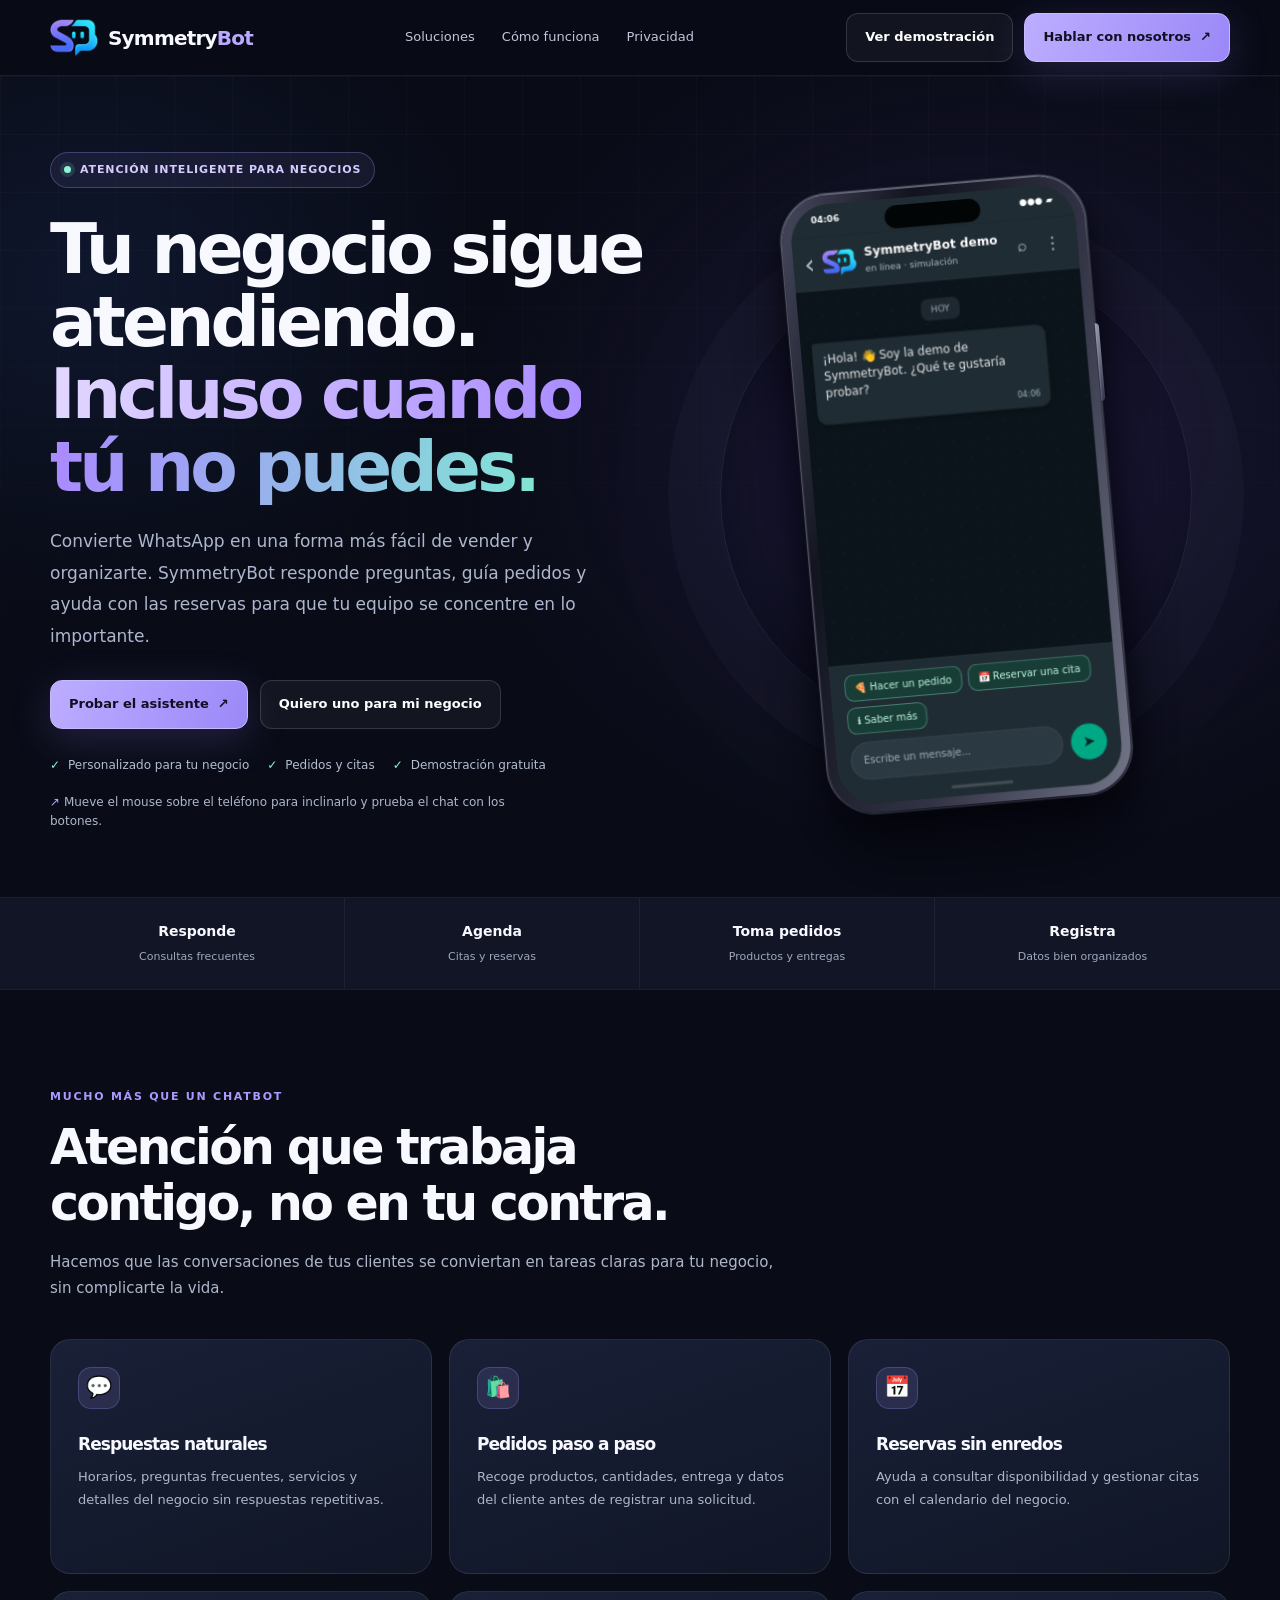
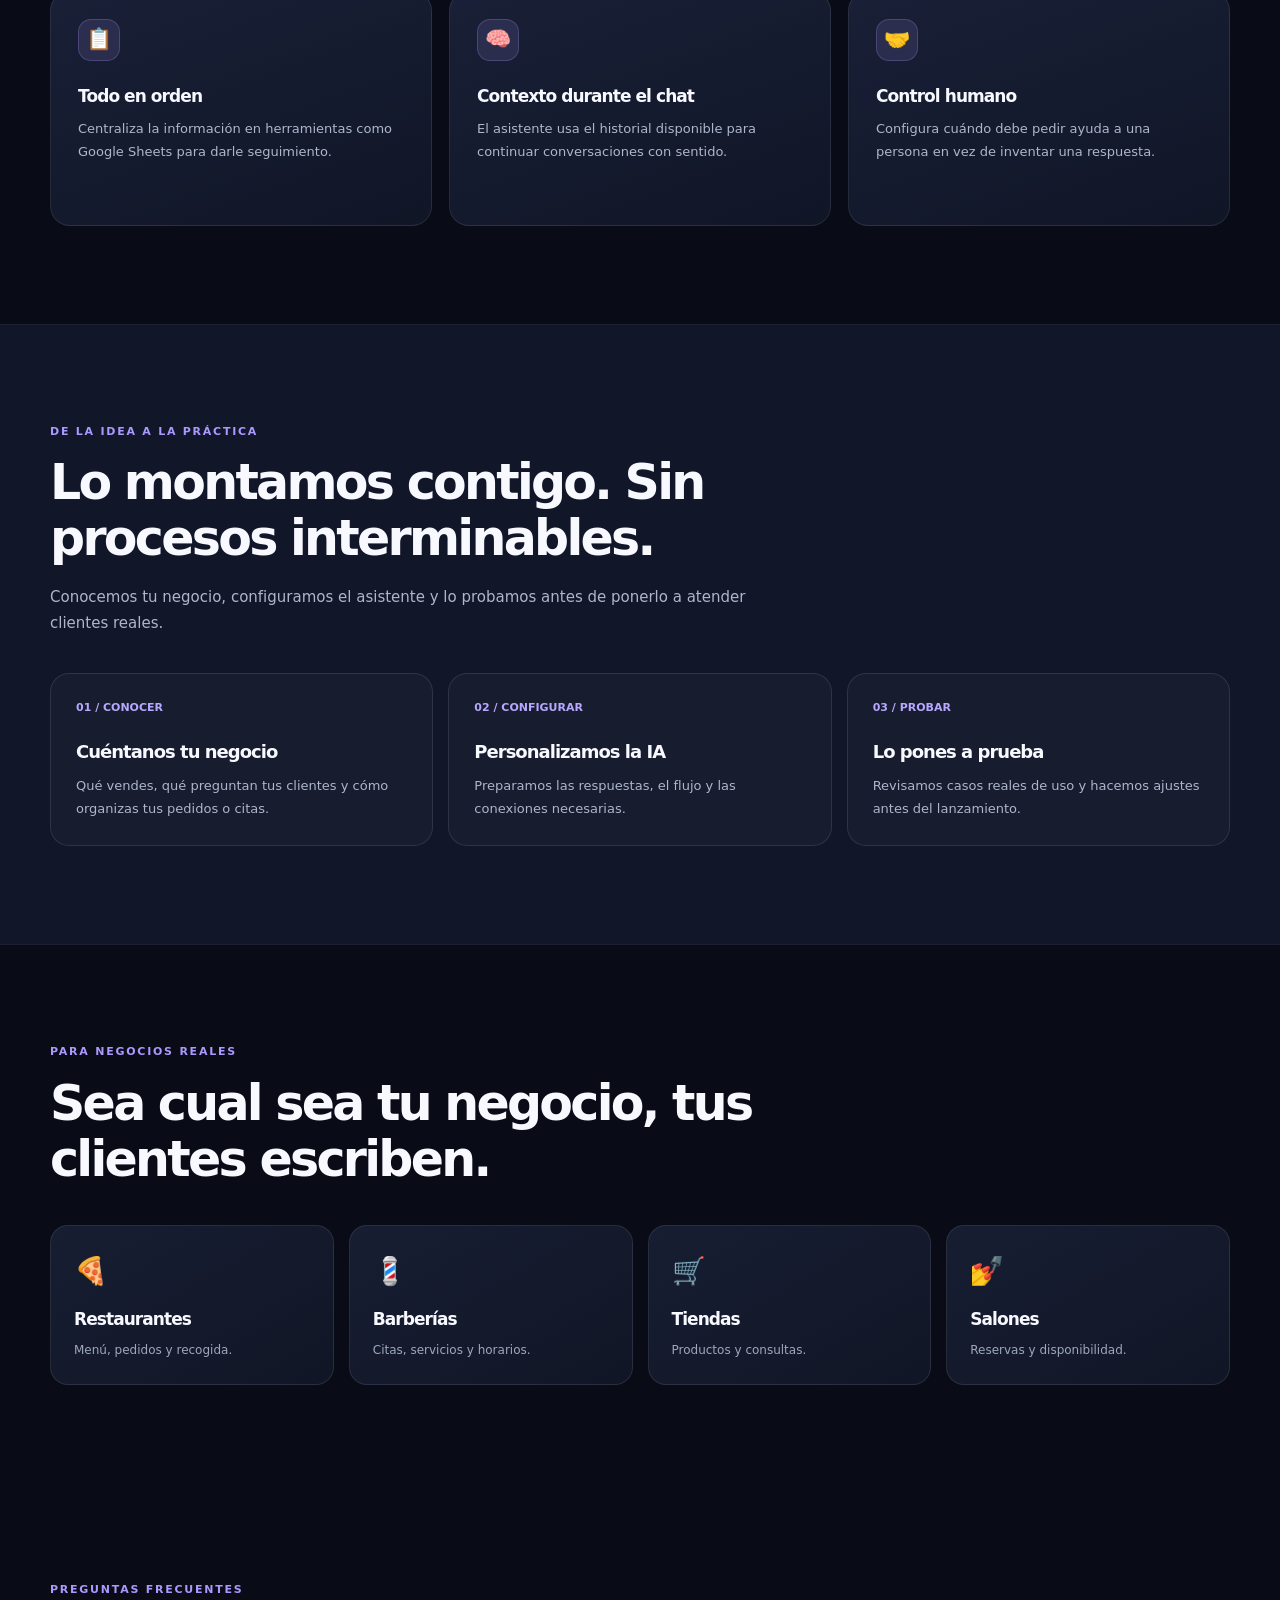
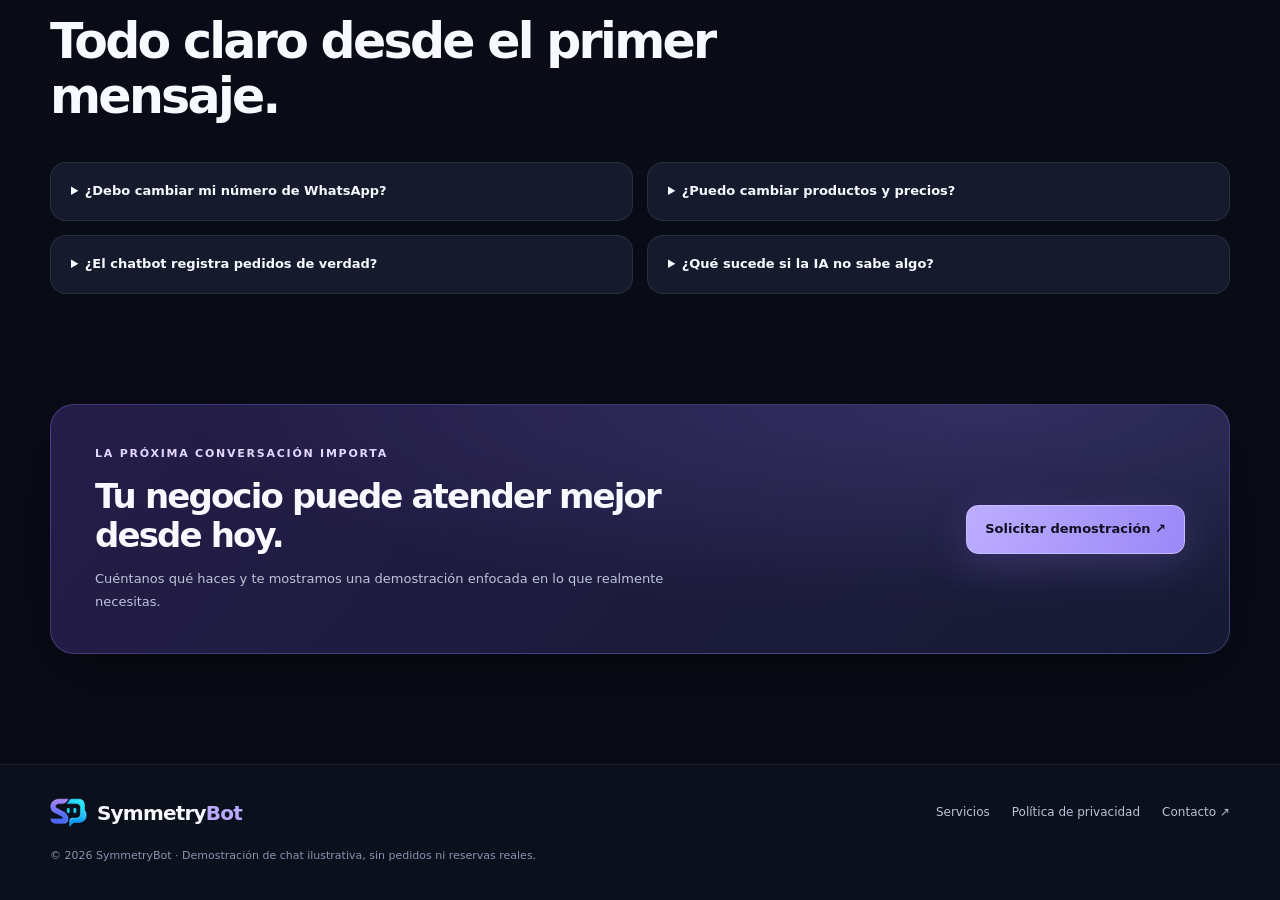
==== index.html @ 61650c8d "Add files via upload" ====
<!DOCTYPE html>
<html lang="es">
<head>
<meta charset="UTF-8">
<meta name="viewport" content="width=device-width,initial-scale=1">
<meta name="theme-color" content="#090c17">
<meta name="description" content="SymmetryBot ayuda a tu negocio a atender WhatsApp, gestionar pedidos y organizar citas con asistentes de inteligencia artificial.">
<title>SymmetryBot — Más conversaciones, menos trabajo</title>
<link rel="icon" type="image/png" href="[data-uri]">
<style>
:root{--bg:#090c17;--bg2:#101524;--card:#151b2d;--card2:#191f32;--stroke:#30384b;--text:#f8f8ff;--muted:#9da8bd;--violet:#b5a3ff;--violet2:#856aff;--mint:#8df4d7;--radius:22px;--wrap:1180px}
*{box-sizing:border-box}html{scroll-behavior:smooth}body{margin:0;background:var(--bg);color:var(--text);font:15px/1.6 system-ui,-apple-system,'Segoe UI',Roboto,Arial,sans-serif;overflow-x:hidden}a{color:inherit;text-decoration:none}button,input{font:inherit}button{cursor:pointer}button:disabled{cursor:default;opacity:.5}svg{display:block}a:focus-visible,button:focus-visible,input:focus-visible{outline:2px solid var(--mint);outline-offset:4px}::selection{background:#5b4ac3;color:white}.wrap{width:min(var(--wrap),calc(100% - 52px));margin:auto}.muted{color:var(--muted)}.sr-only{position:absolute;width:1px;height:1px;padding:0;margin:-1px;overflow:hidden;clip:rect(0,0,0,0);white-space:nowrap;border:0}
/* nav */
.site-nav{position:sticky;top:0;z-index:99;height:76px;border-bottom:1px solid #ffffff12;background:rgba(9,12,23,.82);backdrop-filter:blur(22px)}.nav-inner{height:100%;display:flex;align-items:center;justify-content:space-between;gap:20px}.logo{display:inline-flex;align-items:center;gap:10px;font-weight:780;font-size:20px;letter-spacing:-.8px;white-space:nowrap}.logo-mark{width:39px;height:39px;flex:0 0 auto;border-radius:12px;display:grid;place-items:center;box-shadow:0 0 30px #8b70ff30}.logo-mark svg{width:100%;height:100%;display:block}.logo em{font-style:normal;color:#b9a9ff}.brand-wordmark{display:inline;white-space:nowrap}.nav-links{display:flex;gap:27px;align-items:center;font-size:13px;color:#c1c6d9}.nav-links a:hover,.foot-links a:hover{color:white}.nav-cta{display:flex;gap:11px;align-items:center}.btn{display:inline-flex;align-items:center;justify-content:center;gap:9px;font-size:13px;font-weight:750;border-radius:12px;border:1px solid #ffffff25;padding:13px 18px;background:#ffffff0b;color:white;transition:transform .25s,background .25s,border-color .25s}.btn:hover{transform:translateY(-2px);background:#ffffff16;border-color:#ffffff60}.btn-primary{background:linear-gradient(110deg,#bdadff,#9b88f8);border-color:#c6baff;color:#111023;box-shadow:0 10px 40px #9d82ff30}.btn-primary:hover{background:#d1c5ff;border-color:#d1c5ff}.mobile-menu{display:none;border:1px solid #ffffff30;background:#ffffff0c;border-radius:10px;padding:8px 11px;color:white}
/* Keep anchored sections visible beneath the sticky header. */
#soluciones,#como-funciona,#contacto,#sectores,#preguntas{scroll-margin-top:98px}
.compose.name-entry input{border-color:#78ecc2;box-shadow:0 0 0 1px #78ecc22a;background:#203b3a}.compose input:focus-visible{outline:none;border-color:#78ecc2;box-shadow:0 0 0 1px #78ecc22b}
.compose.name-entry input::placeholder{color:#c3ffe6}
/* hero */
.hero{position:relative;min-height:735px;padding:76px 0 60px;overflow:hidden;isolation:isolate;background:radial-gradient(ellipse 48% 61% at 77% 44%,#4b318d38,transparent 84%),radial-gradient(ellipse 38% 48% at 7% 25%,#18274e66,transparent 80%)}.hero:before{content:"";position:absolute;inset:0;z-index:-1;background-image:linear-gradient(#ffffff06 1px,transparent 1px),linear-gradient(90deg,#ffffff06 1px,transparent 1px);background-size:58px 58px;mask-image:linear-gradient(to bottom,black,transparent 87%)}.hero-grid{display:grid;grid-template-columns:1.05fr .95fr;gap:28px;align-items:center}.hero-copy{padding-bottom:6px;position:relative;z-index:4}.eyebrow{display:inline-flex;align-items:center;gap:9px;background:#b19bff13;border:1px solid #ab96ff4b;border-radius:99px;padding:8px 13px;color:#d6cbff;font-size:11px;font-weight:750;letter-spacing:.08em;text-transform:uppercase}.eyebrow:before{content:"";width:7px;height:7px;border-radius:50%;background:var(--mint);box-shadow:0 0 0 4px #8df4d722}h1,h2,h3,h4,p{margin-top:0}h1,h2,h3{letter-spacing:-.055em}h1{font-size:clamp(45px,5.4vw,72px);line-height:1.055;margin:25px 0 22px;max-width:700px;font-weight:760}h1 .accent,.accent{background:linear-gradient(94deg,#e2d8ff,#a98bff 53%,#81e5d4);-webkit-background-clip:text;background-clip:text;color:transparent}.hero-lead{font-size:17px;line-height:1.85;color:#aeb6ce;max-width:545px}.hero-actions{display:flex;flex-wrap:wrap;gap:12px;margin-top:28px}.fine-points{display:flex;gap:18px;flex-wrap:wrap;margin-top:27px;font-size:12px;color:#b4bed2}.fine-points span:before{content:"✓";color:#8df4d7;margin-right:8px}
/* actual floating phone, independently transformable from screen interaction */
.device-scene{height:660px;position:relative;display:grid;place-items:center;perspective:1350px;isolation:isolate;touch-action:pan-y}.device-scene:before{content:"";position:absolute;width:510px;height:510px;border-radius:50%;background:radial-gradient(circle,#9571ff35 0%,#5a41b31b 35%,transparent 68%);filter:blur(12px)}.device-scene:after{content:"";position:absolute;width:470px;height:470px;border-radius:50%;border:1px solid #bbadff1d;box-shadow:0 0 0 52px #bbadff07,0 0 0 104px #bbadff03;pointer-events:none}.float-layer{position:relative;z-index:3;transform-style:preserve-3d}.device-scene:hover .float-layer{animation-play-state:paused}.phone{--mouse-x:50%;--mouse-y:50%;position:relative;width:303px;height:619px;padding:9px;border-radius:47px;transform-style:preserve-3d;transform:translate3d(0,0,0) rotateX(0deg) rotateY(0deg) rotateZ(-5deg);will-change:transform;box-shadow:0 46px 78px #02020aca,0 17px 28px #02020a9c,0 0 0 1px #757586,0 0 0 3px #292b3d;background:linear-gradient(110deg,#3f4155 4%,#11131e 26%,#333547 62%,#737588 100%)}.phone:before{content:"";position:absolute;inset:-2px;border-radius:49px;border:1px solid #c7c8e655;pointer-events:none;transform:translateZ(1px)}.phone:after{content:"";position:absolute;inset:0;pointer-events:none;border-radius:47px;background:radial-gradient(circle at var(--mouse-x) var(--mouse-y),#ffffff25,transparent 48%);mix-blend-mode:screen;z-index:8}.phone-button{position:absolute;right:-5px;top:151px;width:4px;height:78px;border-radius:0 4px 4px 0;background:linear-gradient(#9496a9,#36374e);box-shadow:1px 0 2px #090914}.phone-screen{height:100%;border-radius:39px;overflow:hidden;position:relative;background:#0b141a;display:flex;flex-direction:column;transform:translateZ(8px);box-shadow:inset 0 0 0 1px #ffffff1f}.dynamic-island{position:absolute;top:7px;left:50%;transform:translateX(-50%);background:#020506;height:23px;width:96px;border-radius:30px;z-index:7}.statusbar{height:32px;flex:none;padding:8px 21px 0;color:#fcffff;background:#202c33;display:flex;justify-content:space-between;align-items:flex-start;font-size:9px;font-weight:750}.chathead{height:54px;flex:none;background:#202c33;border-bottom:1px solid #ffffff0d;display:flex;gap:8px;align-items:center;padding:5px 11px;color:#fff}.back{font-size:26px;color:#b9c5ce;line-height:1}.avatar{display:grid;place-items:center;width:34px;height:34px;border-radius:10px;flex:0 0 34px}.avatar svg{width:100%;height:100%}.contact{min-width:0;flex:1}.contact strong{display:block;font-size:12px;white-space:nowrap}.contact small{display:block;font-size:9px;color:#aebdc4}.head-action{font-size:16px;color:#d3dedf;letter-spacing:6px}.phone-feed{flex:1;min-height:0;overflow-y:auto;padding:15px 11px 12px;display:flex;flex-direction:column;gap:10px;scrollbar-width:thin;scrollbar-color:#44505a transparent;background-color:#0b141a;background-image:radial-gradient(#ffffff08 .8px,transparent .8px);background-size:17px 17px}.chat-date{align-self:center;color:#a4b1bb;font-size:9px;background:#1d2830;padding:4px 10px;border-radius:7px;margin:2px 0 3px}.bubble{max-width:89%;font-size:11.5px;line-height:1.42;white-space:pre-wrap;padding:9px 10px 7px;border-radius:10px;color:#e9edef;box-shadow:0 1px 5px #0003;overflow-wrap:anywhere}.bubble.assistant{align-self:flex-start;background:#202c33;border-top-left-radius:3px}.bubble.human{align-self:flex-end;background:#005c4b;border-top-right-radius:3px}.stamp{font-size:8px;text-align:right;color:#a4bec2;margin-top:5px}.stamp .ticks{color:#84d4e8}.typing-dot{align-self:flex-start;background:#202c33;color:#b6c5cc;border-radius:12px;padding:10px 15px;letter-spacing:4px}.chat-bottom{flex:none;padding:9px 14px 24px;background:#202c33;border-top:1px solid #ffffff0b;position:relative;z-index:2}.chat-bottom:after{content:"";position:absolute;bottom:8px;left:50%;transform:translateX(-50%);width:62px;height:3px;background:#ffffff2a;border-radius:999px;pointer-events:none}.reply-pills{display:flex;gap:6px;flex-wrap:wrap;max-height:77px;overflow-y:auto;margin-bottom:7px;scrollbar-width:thin}.reply-pills button{font-size:10px;color:#c3f9e2;border:1px solid #477f70;background:#183d36;padding:6px 9px;border-radius:9px;line-height:1.3}.reply-pills button:hover{background:#275f4f}.compose{display:flex;gap:8px;align-items:center;min-height:39px}.compose input{background:#2a3942;border:1px solid #ffffff12;border-radius:22px;height:38px;padding:9px 12px;color:white;font-size:10px;min-width:0;flex:1;outline:none}.compose input::placeholder{color:#a7b0b4}.compose button{border:0;background:#00a884;color:#00281f;border-radius:50%;width:36px;height:36px;flex:0 0 36px;font-size:15px;display:grid;place-items:center}.phone-guide{margin:18px 0 0;font-size:12px;color:#aeb6cb;max-width:460px;line-height:1.6}.phone-guide::first-letter{color:#b5a4ff}@keyframes floatDevice{0%,100%{transform:translateY(3px)}50%{transform:translateY(-13px)}}
/* other sections */
.trustbar{border-top:1px solid #ffffff0a;border-bottom:1px solid #ffffff0a;background:#111525}.trustgrid{display:grid;grid-template-columns:repeat(4,1fr)}.trustgrid div{padding:22px 14px;border-right:1px solid #ffffff0e;text-align:center}.trustgrid div:last-child{border-right:0}.trustgrid b{font-size:14px;display:block}.trustgrid small{font-size:11px;color:var(--muted)}.section{padding:98px 0}.section-title{max-width:740px;margin-bottom:37px}.kicker{color:#ab99ff;text-transform:uppercase;letter-spacing:.16em;font-weight:800;font-size:11px;margin-bottom:15px}h2{font-size:clamp(31px,4vw,49px);line-height:1.14;margin-bottom:17px;font-weight:760}h3{font-weight:750}p{line-height:1.75}.section-title p{color:#aeb6cb;font-size:15px}.feature-grid{display:grid;grid-template-columns:repeat(3,1fr);gap:17px}.feature{background:linear-gradient(160deg,#192037,#101626);border:1px solid #ffffff15;border-radius:20px;padding:27px;min-height:235px;transition:transform .25s,border-color .25s}.feature:hover{transform:translateY(-5px);border-color:#9d8afa70}.feature .symbol{width:42px;height:42px;background:#ab98ff20;border:1px solid #ab98ff3d;border-radius:13px;display:grid;place-items:center;font-size:21px;margin-bottom:22px}.feature h3{font-size:17px;margin-bottom:8px}.feature p{color:#aeb6cc;font-size:13px;margin:0}.alternate{background:#111629;border-top:1px solid #ffffff0b;border-bottom:1px solid #ffffff0b}.process{display:grid;grid-template-columns:repeat(3,1fr);gap:15px}.step{padding:25px;border:1px solid #ffffff1b;border-radius:19px;background:#ffffff07}.step .number{font-size:11px;color:#b7a8ff;font-weight:800;margin-bottom:21px;display:block}.step h3{font-size:18px;margin-bottom:8px}.step p{font-size:13px;color:#aeb6cc;margin:0}.industry-grid{display:grid;grid-template-columns:repeat(4,1fr);gap:15px}.industry{border:1px solid #ffffff17;background:linear-gradient(150deg,#171e32,#111626);border-radius:18px;padding:23px}.industry .emoji{font-size:27px}.industry h3{font-size:17px;margin:14px 0 7px}.industry p{color:var(--muted);font-size:12px;margin:0}.faqgrid{display:grid;grid-template-columns:1fr 1fr;gap:14px}.faq{background:#151b2d;border:1px solid #ffffff15;border-radius:16px;padding:18px 20px}.faq summary{font-weight:750;cursor:pointer;font-size:13px}.faq p{color:#acb5ca;font-size:12px;margin:12px 0 0}.cta-section{padding:12px 0 110px}.cta-box{display:flex;align-items:center;justify-content:space-between;gap:30px;padding:40px 44px;border-radius:24px;background:radial-gradient(ellipse at 80% 0%,#927bff35,transparent 60%),linear-gradient(130deg,#251d49,#151a32);border:1px solid #9c8aff46;box-shadow:0 20px 70px #0006}.cta-box h2{font-size:34px;max-width:600px;margin:0}.cta-box p{color:#bdc4d9;max-width:580px;margin:13px 0 0;font-size:13px}.site-footer{border-top:1px solid #ffffff10;padding:30px 0 35px;background:#0b101d}.footer-top{display:flex;align-items:center;justify-content:space-between;gap:20px}.foot-links{display:flex;gap:22px;font-size:12px;color:#b9c2d7}.copyright{margin-top:17px;font-size:11px;color:#8994ad}
/* Privacy view: complete policy is IN THIS FILE, no second HTML */
#privacyView{display:none;min-height:calc(100vh - 76px);background:radial-gradient(ellipse 70% 450px at 12% 0%,#45318440,transparent 80%),var(--bg)}.privacy-active #privacyView{display:block}.privacy-active #landingView{display:none}.privacy-hero{padding:70px 0 35px}.privacy-hero h1{font-size:clamp(39px,5vw,59px);margin:17px 0}.privacy-hero p{max-width:700px;color:#aeb7ce}.privacy-meta{font-size:12px;color:#c1b8f3}.privacy-layout{display:grid;grid-template-columns:225px minmax(0,1fr);gap:36px;padding-bottom:95px}.privacy-toc{align-self:start;position:sticky;top:112px;background:#141a2c;border:1px solid #ffffff17;border-radius:17px;padding:20px;display:grid;gap:12px}.privacy-toc strong{font-size:12px;margin-bottom:3px}.privacy-toc a{color:#aeb9d0;font-size:11px}.privacy-toc a:hover{color:#e9e2ff}.privacy-content{border:1px solid #ffffff17;border-radius:21px;background:#13192b;padding:35px 40px}.privacy-content section{padding:0 0 25px;margin-bottom:25px;border-bottom:1px solid #ffffff12;scroll-margin-top:115px}.privacy-content section:last-child{margin-bottom:0;border-bottom:0;padding-bottom:0}.privacy-content h2{font-size:22px;letter-spacing:-.03em;margin:0 0 12px}.privacy-content p,.privacy-content li{color:#bdc5d6;font-size:13px;line-height:1.85}.privacy-content p{margin:0 0 12px}.privacy-content ul{margin:0 0 14px;padding-left:22px}.privacy-content li{margin-bottom:6px}.privacy-content a{color:#bcb0ff;text-decoration:underline;text-underline-offset:3px}.privacy-content .quote{padding:13px 15px;background:#a292ff13;border-left:3px solid #a292ff;border-radius:4px;color:#c5c6da;font-size:12px}.privacy-content strong{color:#eef1fc}
@media(max-width:1060px){.hero-grid{grid-template-columns:1fr 1fr;gap:0}.hero h1{font-size:49px}.device-scene{transform:scale(.91);transform-origin:center}.device-hint{right:0}.floating-card.left{left:-40px}.feature-grid{grid-template-columns:repeat(2,1fr)}}
@media(max-width:780px){.site-nav{height:66px}.nav-inner{height:66px}.nav-links{display:none;position:absolute;left:22px;right:22px;top:70px;flex-direction:column;align-items:stretch;padding:17px 20px;background:#171d2f;border:1px solid #ffffff2d;border-radius:15px;box-shadow:0 20px 60px #000a}.nav-links.open{display:flex}.nav-links a{padding:6px}.nav-cta .nav-contact{display:none}.mobile-menu{display:block}.hero{padding:49px 0 30px}.hero-grid{grid-template-columns:1fr}.hero-copy{text-align:center}.hero h1{margin:21px auto 19px;max-width:720px;font-size:clamp(38px,8vw,58px)}.hero-lead{margin:auto}.hero-actions,.fine-points{justify-content:center}.device-scene{margin-top:16px;height:625px;transform:scale(.94)}.feature-grid,.process,.faqgrid,.price-grid{grid-template-columns:1fr}.industry-grid{grid-template-columns:repeat(2,1fr)}.trustgrid{grid-template-columns:repeat(2,1fr)}.trustgrid div:nth-child(2){border-right:0}.section{padding:75px 0}.cta-box{padding:30px;flex-direction:column;align-items:flex-start}.footer-top{flex-direction:column;align-items:flex-start}.privacy-layout{grid-template-columns:1fr}.privacy-toc{position:static;grid-template-columns:repeat(2,1fr)}.privacy-toc strong{grid-column:1/-1}}
@media(max-width:520px){.wrap{width:calc(100% - 34px)}.logo{font-size:18px}.nav-cta .btn-primary{padding:10px 12px;font-size:11px}.hero h1{font-size:39px}.hero-lead{font-size:14px}.hero-actions{flex-direction:column}.hero-actions a{width:100%}.device-scene{height:605px;transform:scale(.82);transform-origin:center top;margin-bottom:-103px}.phone{width:303px}.trustgrid div{padding:17px 11px}.trustgrid b{font-size:12px}.trustgrid small{font-size:10px}.section{padding:65px 0}h2{font-size:32px}.feature{min-height:unset}.industry-grid{gap:10px}.industry{padding:17px}.cta-box h2{font-size:28px}.privacy-hero{padding:50px 0 30px}.privacy-content{padding:24px 20px}.privacy-toc{grid-template-columns:1fr 1fr;gap:11px}}
@media(prefers-reduced-motion:reduce){html{scroll-behavior:auto}.float-layer{animation:none}.btn,.feature{transition:none}}

/* Identidad SymmetryBot: mismo isotipo SB en todos los puntos de la página */
:root{--symmetrybot-icon:url("[data-uri]")}
.logo-mark{width:48px;height:43px;min-width:48px;border-radius:0;background:var(--symmetrybot-icon) center/125% no-repeat;box-shadow:none}
.site-footer .logo-mark{width:37px !important;height:35px !important;min-width:37px}
.avatar{background:var(--symmetrybot-icon) center/125% no-repeat;border-radius:0}
@media(max-width:520px){.logo-mark{width:41px;height:38px;min-width:41px}}
</style>
</head>
<body>
<header class="site-nav"><div class="wrap nav-inner"><a class="logo" href="#inicio" aria-label="SymmetryBot inicio"><span class="logo-mark"></span><span class="brand-wordmark">Symmetry<em>Bot</em></span></a><nav class="nav-links" id="navLinks" aria-label="Navegación"><a href="#soluciones">Soluciones</a><a href="#como-funciona">Cómo funciona</a><a href="#privacidad">Privacidad</a></nav><div class="nav-cta"><a class="btn nav-contact" href="#demo">Ver demostración</a><a class="btn btn-primary" href="#contacto">Hablar con nosotros <span aria-hidden="true">↗</span></a><button class="mobile-menu" id="menuToggle" aria-label="Abrir menú" aria-expanded="false">☰</button></div></div></header>
<div id="landingView">
<main>
<section class="hero" id="inicio"><div class="wrap hero-grid"><div class="hero-copy"><span class="eyebrow">Atención inteligente para negocios</span><h1>Tu negocio sigue atendiendo. <span class="accent">Incluso cuando tú no puedes.</span></h1><p class="hero-lead">Convierte WhatsApp en una forma más fácil de vender y organizarte. SymmetryBot responde preguntas, guía pedidos y ayuda con las reservas para que tu equipo se concentre en lo importante.</p><div class="hero-actions"><a class="btn btn-primary" href="#demo">Probar el asistente <span>↗</span></a><a class="btn" href="#contacto">Quiero uno para mi negocio</a></div><div class="fine-points"><span>Personalizado para tu negocio</span><span>Pedidos y citas</span><span>Demostración gratuita</span></div><p class="phone-guide">↗ Mueve el mouse sobre el teléfono para inclinarlo y prueba el chat con los botones.</p></div>
<div class="device-scene" id="demo" aria-label="Demostración interactiva del chatbot dentro de un teléfono"><div class="float-layer"><div class="phone" id="phoneMockup"><span class="phone-button" aria-hidden="true"></span><div class="phone-screen"><div class="dynamic-island" aria-hidden="true"></div><div class="statusbar"><span id="phoneLocalTime" title="Hora local del visitante">--:--</span><span>●●● ▰</span></div><div class="chathead"><span class="back">‹</span><span class="avatar" aria-hidden="true"></span><span class="contact"><strong>SymmetryBot demo</strong><small>en línea · simulación</small></span><span class="head-action">⌕ ⋮</span></div><div class="phone-feed" id="chatFeed" role="log" aria-live="polite"><div class="chat-date">HOY</div></div><div class="chat-bottom"><div class="reply-pills" id="replyPills" aria-label="Opciones de respuesta"></div><form class="compose" id="chatForm"><label class="sr-only" for="chatInput">Mensaje para la demostración</label><input type="text" id="chatInput" placeholder="Escribe un mensaje..." autocomplete="off" maxlength="80"><button type="submit" aria-label="Enviar mensaje">➤</button></form></div></div></div></div></div></div></section>
<div class="trustbar"><div class="wrap trustgrid"><div><b>Responde</b><small>Consultas frecuentes</small></div><div><b>Agenda</b><small>Citas y reservas</small></div><div><b>Toma pedidos</b><small>Productos y entregas</small></div><div><b>Registra</b><small>Datos bien organizados</small></div></div></div>
<section class="section" id="soluciones"><div class="wrap"><div class="section-title"><div class="kicker">Mucho más que un chatbot</div><h2>Atención que trabaja contigo, no en tu contra.</h2><p>Hacemos que las conversaciones de tus clientes se conviertan en tareas claras para tu negocio, sin complicarte la vida.</p></div><div class="feature-grid"><article class="feature"><span class="symbol">💬</span><h3>Respuestas naturales</h3><p>Horarios, preguntas frecuentes, servicios y detalles del negocio sin respuestas repetitivas.</p></article><article class="feature"><span class="symbol">🛍️</span><h3>Pedidos paso a paso</h3><p>Recoge productos, cantidades, entrega y datos del cliente antes de registrar una solicitud.</p></article><article class="feature"><span class="symbol">📅</span><h3>Reservas sin enredos</h3><p>Ayuda a consultar disponibilidad y gestionar citas con el calendario del negocio.</p></article><article class="feature"><span class="symbol">📋</span><h3>Todo en orden</h3><p>Centraliza la información en herramientas como Google Sheets para darle seguimiento.</p></article><article class="feature"><span class="symbol">🧠</span><h3>Contexto durante el chat</h3><p>El asistente usa el historial disponible para continuar conversaciones con sentido.</p></article><article class="feature"><span class="symbol">🤝</span><h3>Control humano</h3><p>Configura cuándo debe pedir ayuda a una persona en vez de inventar una respuesta.</p></article></div></div></section>
<section class="section alternate" id="como-funciona"><div class="wrap"><div class="section-title"><div class="kicker">De la idea a la práctica</div><h2>Lo montamos contigo. Sin procesos interminables.</h2><p>Conocemos tu negocio, configuramos el asistente y lo probamos antes de ponerlo a atender clientes reales.</p></div><div class="process"><div class="step"><span class="number">01 / CONOCER</span><h3>Cuéntanos tu negocio</h3><p>Qué vendes, qué preguntan tus clientes y cómo organizas tus pedidos o citas.</p></div><div class="step"><span class="number">02 / CONFIGURAR</span><h3>Personalizamos la IA</h3><p>Preparamos las respuestas, el flujo y las conexiones necesarias.</p></div><div class="step"><span class="number">03 / PROBAR</span><h3>Lo pones a prueba</h3><p>Revisamos casos reales de uso y hacemos ajustes antes del lanzamiento.</p></div></div></div></section>
<section class="section" id="sectores"><div class="wrap"><div class="section-title"><div class="kicker">Para negocios reales</div><h2>Sea cual sea tu negocio, tus clientes escriben.</h2></div><div class="industry-grid"><div class="industry"><div class="emoji">🍕</div><h3>Restaurantes</h3><p>Menú, pedidos y recogida.</p></div><div class="industry"><div class="emoji">💈</div><h3>Barberías</h3><p>Citas, servicios y horarios.</p></div><div class="industry"><div class="emoji">🛒</div><h3>Tiendas</h3><p>Productos y consultas.</p></div><div class="industry"><div class="emoji">💅</div><h3>Salones</h3><p>Reservas y disponibilidad.</p></div></div></div></section>
<section class="section" id="preguntas"><div class="wrap"><div class="section-title"><div class="kicker">Preguntas frecuentes</div><h2>Todo claro desde el primer mensaje.</h2></div><div class="faqgrid"><details class="faq"><summary>¿Debo cambiar mi número de WhatsApp?</summary><p>Depende de tu cuenta y del método de integración disponible. Revisamos la compatibilidad antes de conectar el número.</p></details><details class="faq"><summary>¿Puedo cambiar productos y precios?</summary><p>Sí. Podemos configurarlo para consultar información que tu negocio gestione en una hoja de cálculo.</p></details><details class="faq"><summary>¿El chatbot registra pedidos de verdad?</summary><p>Un sistema configurado puede registrar pedidos confirmados. La demo del teléfono es solo una simulación y no crea pedidos reales.</p></details><details class="faq"><summary>¿Qué sucede si la IA no sabe algo?</summary><p>Se pueden configurar límites y la derivación a una persona para evitar inventar precios o confirmar acciones que fallaron.</p></details></div></div></section>
<section class="cta-section" id="contacto"><div class="wrap"><div class="cta-box"><div><div class="kicker" style="color:#e2d7ff">La próxima conversación importa</div><h2>Tu negocio puede atender mejor desde hoy.</h2><p>Cuéntanos qué haces y te mostramos una demostración enfocada en lo que realmente necesitas.</p></div><a class="btn btn-primary" href="mailto:Symmetrybot.app@gmail.com?subject=Quiero%20una%20demo%20de%20SymmetryBot&body=Hola%2C%20quiero%20una%20demostraci%C3%B3n%20para%20mi%20negocio.">Solicitar demostración ↗</a></div></div></section>
</main><footer class="site-footer"><div class="wrap"><div class="footer-top"><a href="#inicio" class="logo"><span class="logo-mark" style="width:32px;height:32px"></span><span class="brand-wordmark">Symmetry<em>Bot</em></span></a><div class="foot-links"><a href="#soluciones">Servicios</a><a href="#privacidad">Política de privacidad</a><a href="mailto:Symmetrybot.app@gmail.com">Contacto ↗</a></div></div><div class="copyright">© 2026 SymmetryBot · Demostración de chat ilustrativa, sin pedidos ni reservas reales.</div></div></footer></div>
<div id="privacyView" aria-labelledby="privacyHeading"><main><section class="privacy-hero"><div class="wrap"><a href="#inicio" style="color:#c7baff;font-size:12px">← Volver a SymmetryBot</a><div class="kicker" style="margin-top:26px">Transparencia y datos</div><h1 id="privacyHeading">Política de <span class="accent">privacidad</span></h1><p>Cómo SymmetryBot utiliza los datos necesarios para ofrecer asistentes de mensajería a negocios pequeños.</p><div class="privacy-meta">Última actualización: 13 de octubre de 2026</div></div></section><div class="wrap privacy-layout"><aside class="privacy-toc"><strong>Contenido</strong><a href="#privacidad-quienes">Quiénes somos</a><a href="#privacidad-datos">Qué datos usamos</a><a href="#privacidad-finalidad">Para qué usamos los datos</a><a href="#privacidad-proveedores">Con quién se procesan</a><a href="#privacidad-google">Uso limitado de Google</a><a href="#privacidad-conservacion">Conservación</a><a href="#privacidad-derechos">Tus derechos</a><a href="#privacidad-seguridad">Seguridad</a><a href="#privacidad-cambios">Cambios</a><a href="#privacidad-contacto">Contacto</a></aside><article class="privacy-content"><article class="policy">
<section id="privacidad-quienes"><h2>Quiénes somos</h2><p>SymmetryBot (symmetrybot.app) es un servicio que ofrece asistentes automáticos de mensajería para negocios pequeños. Los asistentes responden preguntas de los clientes del negocio y agendan o cancelan citas en el calendario del negocio.</p><p>En esta política, “el negocio” es quien contrata SymmetryBot y “clientes finales” son las personas que escriben al asistente.</p></section>
<section id="privacidad-datos"><h2>Qué datos usamos</h2><p><strong>Datos de Google, solo cuando el negocio da su permiso:</strong></p><ul><li>Eventos de Google Calendar del calendario que el negocio elige: título, fecha, hora y duración.</li><li>Una hoja de Google Sheets que el negocio elige, donde el asistente agrega filas con el nombre del cliente, el servicio, la fecha, la hora y el estado de la cita (confirmada o cancelada).</li></ul><p><strong>Datos de los clientes finales:</strong></p><ul><li>El contenido de la conversación con el asistente.</li><li>El nombre que la persona indique, el servicio que quiere y la fecha y hora de la cita.</li><li>Si el canal es WhatsApp u otra aplicación de mensajería, el número de teléfono o identificador que ese canal entrega.</li></ul><p>El asistente no está diseñado para recibir datos de pago, contraseñas ni información sensible, y pedimos a los clientes finales que no los escriban.</p></section>
<section id="privacidad-finalidad"><h2>Para qué usamos los datos</h2><p>Solo para prestar el servicio: responder mensajes, revisar la disponibilidad del calendario, crear y cancelar citas, guardar el historial en la hoja del negocio y corregir errores del servicio.</p><p>No vendemos datos. No los usamos para publicidad, ni para crear perfiles de las personas, ni para entrenar modelos de inteligencia artificial.</p></section>
<section id="privacidad-proveedores"><h2>Con quién se procesan</h2><p>Para funcionar, el servicio usa proveedores que procesan datos en nuestro nombre:</p><ul><li>Google, para Google Calendar y Google Sheets.</li><li>Una plataforma de automatización (n8n), donde se ejecuta el asistente.</li><li>Un proveedor de modelos de lenguaje (Anthropic), que recibe el texto de la conversación y los datos de la cita necesarios para redactar las respuestas.</li><li>Meta, cuando el negocio usa WhatsApp como canal.</li></ul><p>No compartimos datos con nadie más, salvo que una ley o una autoridad competente lo exija.</p></section>
<section id="privacidad-google"><h2>Uso limitado de datos de Google</h2><p>El uso y la transferencia a cualquier otra aplicación de la información recibida de las API de Google se ajustará a la <a href="https://developers.google.com/terms/api-services-user-data-policy" rel="noopener noreferrer" target="_blank">Política de datos de usuario de los servicios de API de Google</a>, incluidos los requisitos de uso limitado.</p><div class="quote"><em>SymmetryBot's use and transfer to any other app of information received from Google APIs will adhere to the Google API Services User Data Policy, including the Limited Use requirements.</em></div></section>
<section id="privacidad-conservacion"><h2>Cuánto tiempo conservamos los datos</h2><p>Conservamos los datos solo el tiempo necesario para prestar el servicio. Cuando el negocio termina el servicio o lo solicita, eliminamos su configuración y retiramos el acceso a su cuenta de Google.</p><p>Las citas y filas ya creadas en el calendario y la hoja del negocio pertenecen al negocio, que las gestiona desde su propia cuenta de Google.</p></section>
<section id="privacidad-derechos"><h2>Tus derechos y cómo retirar el acceso</h2><ul><li>Puedes retirar el acceso de SymmetryBot a tu cuenta de Google en cualquier momento desde <a href="https://myaccount.google.com/permissions" rel="noopener noreferrer" target="_blank">myaccount.google.com/permissions</a>.</li><li>Puedes pedirnos acceso, corrección o eliminación de tus datos escribiendo al correo de contacto.</li><li>Si eres cliente final de un negocio que usa SymmetryBot, también puedes hacer esa solicitud al negocio o a nosotros.</li></ul></section>
<section id="privacidad-seguridad"><h2>Seguridad</h2><p>Aplicamos medidas razonables para proteger los datos, como limitar quién tiene acceso y guardar las credenciales de conexión en la plataforma de automatización. Ningún sistema es completamente seguro, y no podemos garantizar una protección absoluta.</p></section>
<section id="privacidad-cambios"><h2>Cambios en esta política</h2><p>Si cambiamos esta política, publicaremos la nueva versión en esta página con su fecha de actualización.</p></section>
<section id="privacidad-contacto"><h2>Contacto</h2><p>Para cualquier pregunta o solicitud sobre tus datos, escríbenos a <a href="mailto:Symmetrybot.app@gmail.com">Symmetrybot.app@gmail.com</a>.</p></section>
</article></article></div></main><footer class="site-footer"><div class="wrap"><div class="footer-top"><a href="#inicio" class="logo"><span class="logo-mark" style="width:32px;height:32px"></span><span class="brand-wordmark">Symmetry<em>Bot</em></span></a><div class="foot-links"><a href="#inicio">← Volver al inicio</a><a href="mailto:Symmetrybot.app@gmail.com">Contacto</a></div></div><p class="copyright">© 2026 SymmetryBot. Todos los derechos reservados.</p></div></footer></div>
<script>
(()=>{
'use strict';
// La hora usa la zona horaria del dispositivo del visitante (sin solicitar GPS).
// Se actualiza mientras la página permanezca abierta.
const phoneLocalTime=document.getElementById('phoneLocalTime');
function updatePhoneLocalTime(){
  if(!phoneLocalTime)return;
  const now=new Date();
  phoneLocalTime.textContent=new Intl.DateTimeFormat(navigator.language||'es-DO',{
    hour:'2-digit',minute:'2-digit',hourCycle:'h23'
  }).format(now);
}
updatePhoneLocalTime();
window.setInterval(updatePhoneLocalTime,1000);
document.addEventListener('visibilitychange',()=>{if(!document.hidden)updatePhoneLocalTime();});
// One HTML file, with direct hash navigation to the full privacy policy.
const landing=document.getElementById('landingView'),privacy=document.getElementById('privacyView'),links=document.getElementById('navLinks'),menu=document.getElementById('menuToggle');
function showDemo(){if(window.matchMedia('(max-width:780px)').matches){const el=document.getElementById('demo');window.scrollTo({top:Math.max(0,window.scrollY+el.getBoundingClientRect().top-85),behavior:'instant'});}else{window.scrollTo({top:0,behavior:'instant'});}}
function route(){const hash=decodeURIComponent(location.hash||'#inicio');const isPolicy=hash==='#privacidad'||hash.startsWith('#privacidad-');document.body.classList.toggle('privacy-active',isPolicy);landing.setAttribute('aria-hidden',String(isPolicy));privacy.setAttribute('aria-hidden',String(!isPolicy));document.title=isPolicy?'Política de privacidad | SymmetryBot':'SymmetryBot — Más conversaciones, menos trabajo';links.classList.remove('open');menu.setAttribute('aria-expanded','false');menu.textContent='☰';requestAnimationFrame(()=>{if(isPolicy&&hash.startsWith('#privacidad-')){document.getElementById(hash.slice(1))?.scrollIntoView({block:'start'});}else if(isPolicy){window.scrollTo({top:0,behavior:'instant'});}else if(hash==='#demo'){showDemo();}else if(hash==='#inicio'){window.scrollTo({top:0,behavior:'instant'});}else{document.getElementById(hash.slice(1))?.scrollIntoView({block:'start'});}})}
window.addEventListener('hashchange',route);
window.addEventListener('load',()=>{if(location.hash==='#demo')showDemo();});
route();menu.addEventListener('click',()=>{const open=links.classList.toggle('open');menu.textContent=open?'✕':'☰';menu.setAttribute('aria-expanded',String(open));});
const stage=document.getElementById('demo'),phone=document.getElementById('phoneMockup');
// Real spring interpolation: both 3D orientation and translation track cursor location.
// The user explicitly controls the effect with the mouse; automatic floating respects reduced-motion in CSS.
const state={x:0,y:0,rx:0,ry:0};const dest={x:0,y:0,rx:0,ry:0};let raf=0;
function frame(){let moving=false;for(const key of Object.keys(state)){state[key]+=(dest[key]-state[key])*.13;if(Math.abs(dest[key]-state[key])>.01)moving=true;}phone.style.transform=`translate3d(${state.x.toFixed(2)}px,${state.y.toFixed(2)}px,0) rotateX(${state.rx.toFixed(2)}deg) rotateY(${state.ry.toFixed(2)}deg) rotateZ(-5deg)`;if(moving){raf=requestAnimationFrame(frame);}else{raf=0;}}
function tick(){if(!raf)raf=requestAnimationFrame(frame)}
{
  stage.addEventListener('pointermove',e=>{
    if(e.pointerType!=='mouse' && e.pointerType!=='pen')return;
    // Track the cursor even after the name input was focused: focus must not permanently freeze tilt.
    const rect=stage.getBoundingClientRect();
    const nx=Math.max(-1,Math.min(1,((e.clientX-rect.left)/rect.width-.5)*2));
    const ny=Math.max(-1,Math.min(1,((e.clientY-rect.top)/rect.height-.5)*2));
    // Subtle motion around the clickable chat controls keeps buttons usable.
    const overControls=!!e.target.closest('.chat-bottom');
    const strength=overControls?0:1;
    dest.x=nx*18*strength;
    dest.y=ny*12*strength;
    dest.ry=nx*16*strength;
    dest.rx=-ny*12*strength;
    phone.style.setProperty('--mouse-x',`${50+nx*32}%`);
    phone.style.setProperty('--mouse-y',`${50+ny*32}%`);
    tick();
  });
  stage.addEventListener('pointerleave',()=>{
    Object.keys(dest).forEach(k=>dest[k]=0);
    phone.style.setProperty('--mouse-x','50%');
    phone.style.setProperty('--mouse-y','50%');
    tick();
  });
}
// Chromium can sometimes route real pointerdown events to the 3D wrapper,
// even when hit-testing reports a visible button/input inside the phone.
// Recover those interactions from the actual visual hit element. This runs
// only for pointer events misrouted to the wrapper, never for normal clicks.
stage.addEventListener('pointerdown', e => {
  if (e.pointerType !== 'mouse' && e.pointerType !== 'pen') return;
  if (e.target.closest('#replyPills button, #chatForm button, #chatInput')) return;
  const hit = document.elementsFromPoint(e.clientX, e.clientY).find(el =>
    el.matches?.('#replyPills button, #chatForm button, #chatInput'));
  if (!hit || hit.disabled) return;
  e.preventDefault();
  e.stopPropagation();
  if (hit.matches('#chatInput')) {
    hit.focus();
  } else {
    hit.click();
  }
}, true);

// Interactive local simulation, never sends network requests.
const feed=document.getElementById('chatFeed'),choices=document.getElementById('replyPills'),input=document.getElementById('chatInput'),form=document.getElementById('chatForm'),sendButton=form.querySelector('button[type="submit"]');
// Focus or clicking the chat controls locks the floating device in a stable position.
form.addEventListener('focusin',()=>{Object.keys(dest).forEach(k=>dest[k]=0);tick();});
let mode='start',product='',amount=1,delivery='',service='',slot='',guest='',waiting=false;
const hour=()=>new Date().toLocaleTimeString('es-DO',{hour:'2-digit',minute:'2-digit',hour12:false});
function message(txt,who='assistant'){const outer=document.createElement('div');outer.className='bubble '+who;const body=document.createElement('span');body.textContent=txt;const stamp=document.createElement('div');stamp.className='stamp';stamp.textContent=hour();if(who==='human'){const ticks=document.createElement('span');ticks.className='ticks';ticks.textContent=' ✓✓';stamp.append(ticks)}outer.append(body,stamp);feed.append(outer);feed.scrollTop=feed.scrollHeight;}
function options(items){choices.replaceChildren();items.forEach(([label,value])=>{const b=document.createElement('button');b.type='button';b.textContent=label;b.addEventListener('click',()=>reply(label,value));choices.appendChild(b);});}
function say(text,opts){waiting=true;options([]);const t=document.createElement('div');t.className='typing-dot';t.textContent='•••';feed.append(t);feed.scrollTop=feed.scrollHeight;setTimeout(()=>{t.remove();message(text);waiting=false;options(opts||[]);},280);}
function reset(){mode='start';product='';amount=1;delivery='';service='';slot='';guest='';waiting=false;form.classList.remove('name-entry');input.placeholder='Escribe un mensaje...';feed.replaceChildren();const d=document.createElement('div');d.className='chat-date';d.textContent='HOY';feed.append(d);message('¡Hola! 👋 Soy la demo de SymmetryBot. ¿Qué te gustaría probar?');options([['🍕 Hacer un pedido','order'],['📅 Reservar una cita','booking'],['ℹ️ Saber más','info']]);}
function reply(label,value){if(waiting)return;if(value==='restart'){reset();return;}message(label,'human');if(mode==='start'||mode==='done'){
if(value==='order'||/pedido|pizza|comprar/i.test(value)){mode='product';say('¡Claro! 🍕 Elige un producto de este menú de ejemplo.',[['Pepperoni mediana','pep'],['Jamón y queso','jam']]);}
else if(value==='booking'||/cita|reserv/i.test(value)){mode='service';say('Perfecto 📅 ¿Qué servicio te interesa?', [['Corte de cabello','cut'],['Manicura','nails']]);}
else{say('Atendemos consultas, guiamos pedidos y organizamos reservas. Prueba una conversación:',[['🍕 Pedidos','order'],['📅 Reservas','booking']]);}
return;}
if(mode==='product'){product=value==='pep'?'Pepperoni mediana':'Jamón y queso';mode='quantity';say(`¡Buena elección! ¿Cuántas unidades de ${product}?`,[['1 unidad','1'],['2 unidades','2'],['3 unidades','3']]);return;}
if(mode==='quantity'){amount=Math.max(1,Math.min(3,Number(value)||1));mode='delivery';say('¿Quieres recoger tu pedido o recibirlo a domicilio?', [['🏪 Recoger','pickup'],['🛵 Delivery','delivery']]);return;}
if(mode==='delivery'){delivery=value==='pickup'?'Recoger en el local':'Delivery';mode='name';form.classList.add('name-entry');input.placeholder='✍️ Escribe tu nombre aquí...';say('¡Perfecto! 😊 ¿A nombre de quién lo anotamos? Escribe TU nombre en la barra de abajo y presiona la flecha para enviarlo.', []);return;}
if(mode==='service'){service=value==='cut'?'Corte de cabello':'Manicura';mode='slot';say('¿Cuál horario de ejemplo prefieres?', [['Mañana, 4:00 p. m.','tomorrow'],['Sábado, 11:00 a. m.','saturday']]);return;}
if(mode==='slot'){slot=value==='tomorrow'?'Mañana, 4:00 p. m.':'Sábado, 11:00 a. m.';mode='name';form.classList.add('name-entry');input.placeholder='✍️ Escribe tu nombre aquí...';say('¡Genial! 😊 ¿A nombre de quién sería la cita? Escribe TU nombre en la barra de abajo y presiona la flecha.', []);return;}
if(mode==='name'){guest=label.trim().slice(0,50)||'Cliente';mode='done';form.classList.remove('name-entry');input.placeholder='Escribe un mensaje...';if(service){say(`¡Listo, ${guest}! ✅

Cita de ejemplo:
• ${service}
• ${slot}

Esta es una simulación: no se reservó ningún horario real.`,[['↻ Repetir demo','restart'],['🍕 Probar pedidos','order']]);}else{const subtotal=(product==='Pepperoni mediana'?450:480)*amount;say(`¡Listo, ${guest}! ✅

Pedido de ejemplo:
• ${amount} × ${product}
• ${delivery}
• Subtotal: RD$${subtotal.toLocaleString('es-DO')}

Simulación: no se registró un pedido ni un cargo de delivery.`,[['↻ Repetir demo','restart'],['📅 Probar reservas','booking']]);}return;}
}
function sendMessage(){
  const val=input.value.trim();
  if(!val)return;
  // Don't silently lose the message if an earlier bot response is still finishing.
  if(waiting){setTimeout(sendMessage,320);return;}
  input.value='';
  if(mode==='name'){reply(val,val);return;}
  if(mode==='start'||mode==='done'){reply(val,val);return;}
  message(val,'human');
  message('En esta demo, elige una opción de los botones para continuar. 😊');
}
// Separate click and submit handling prevents browser form submission from interfering with the 3D mockup.
sendButton.type='button';
sendButton.addEventListener('click',sendMessage);
form.addEventListener('submit',e=>{e.preventDefault();sendMessage();});
reset();
})();
</script>
</body></html>
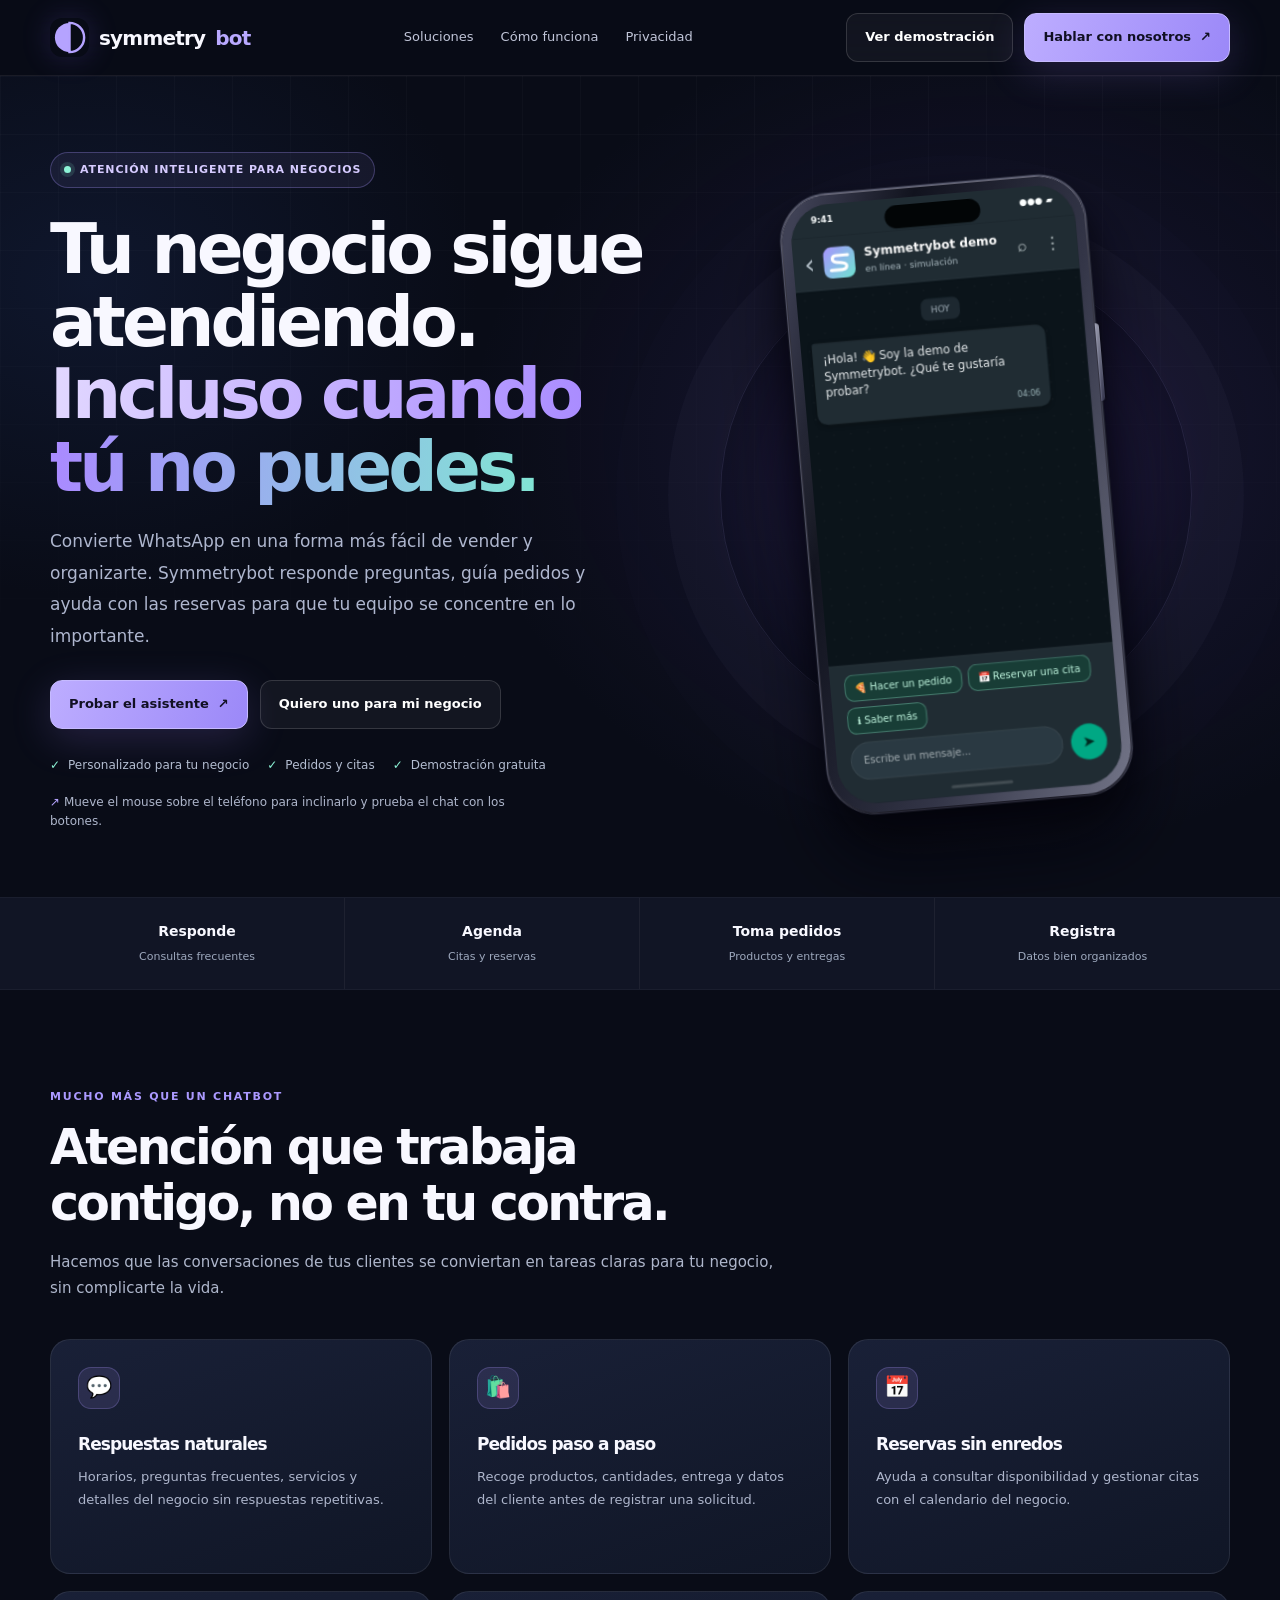
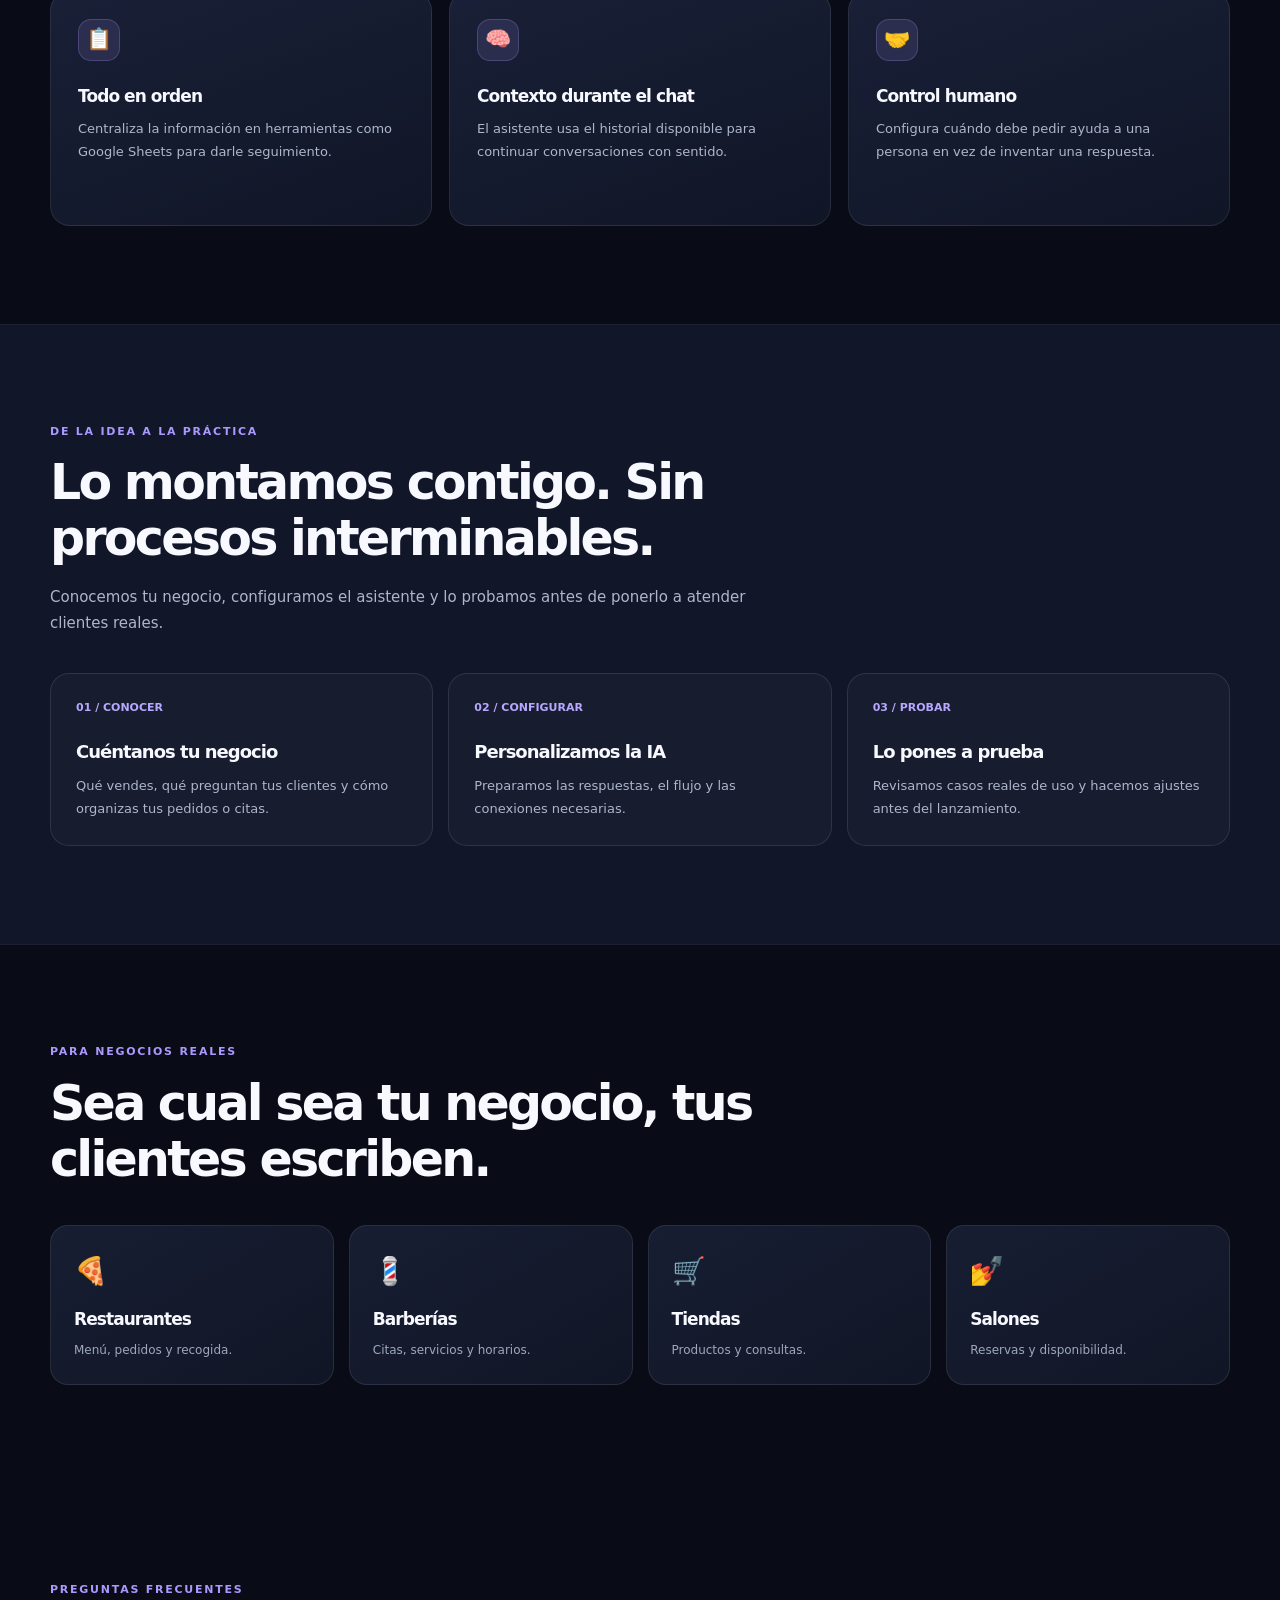
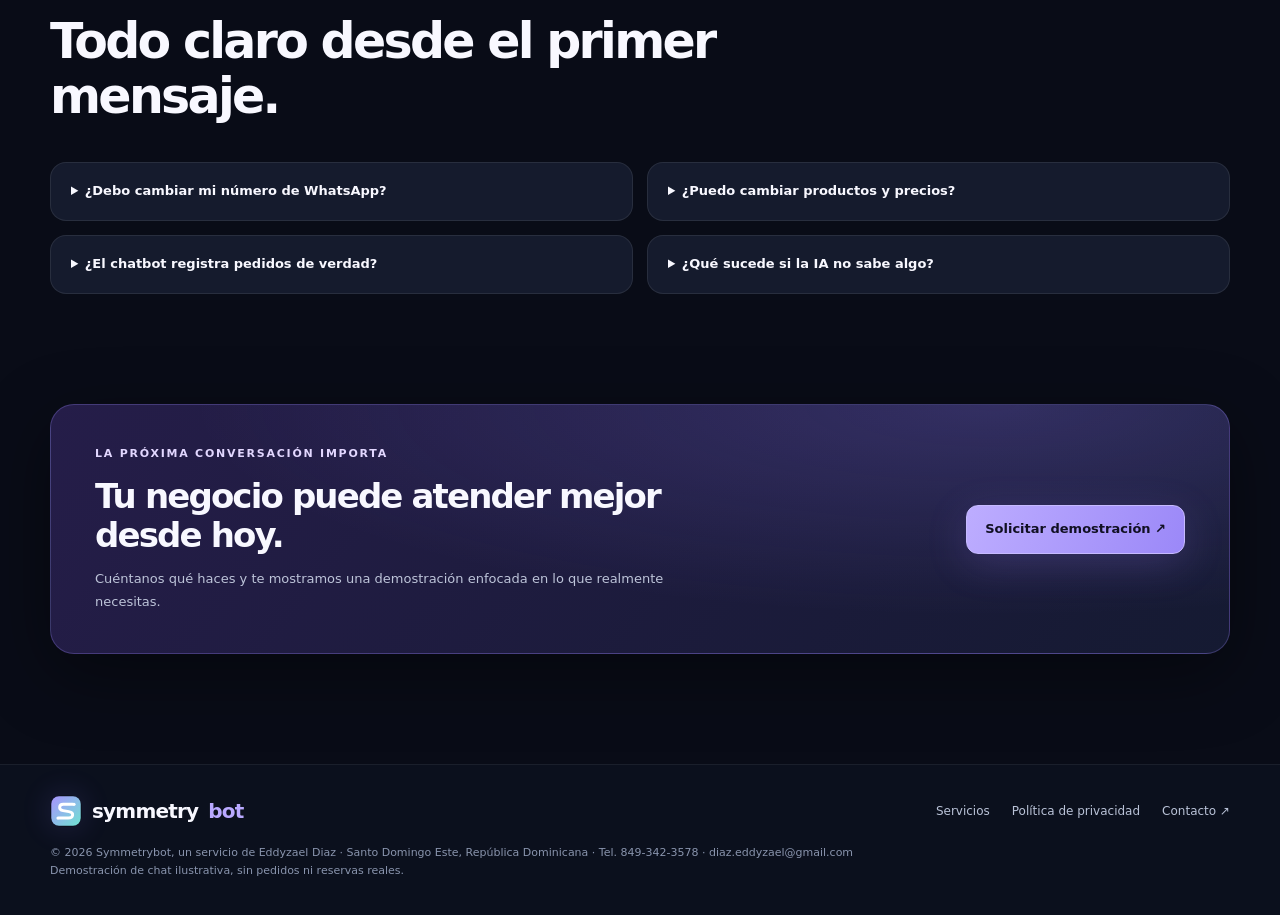
==== commit e62b73d6: "Add files via upload" ====
--- a/index.html
+++ b/index.html
@@ -4,14 +4,14 @@
 <meta charset="UTF-8">
 <meta name="viewport" content="width=device-width,initial-scale=1">
 <meta name="theme-color" content="#090c17">
-<meta name="description" content="SymmetryBot ayuda a tu negocio a atender WhatsApp, gestionar pedidos y organizar citas con asistentes de inteligencia artificial.">
-<title>SymmetryBot — Más conversaciones, menos trabajo</title>
-<link rel="icon" type="image/png" href="[data-uri]">
+<meta name="description" content="Symmetrybot ayuda a tu negocio a atender WhatsApp, gestionar pedidos y organizar citas con asistentes de inteligencia artificial.">
+<title>Symmetrybot — Más conversaciones, menos trabajo</title>
+<link rel="icon" href="data:image/svg+xml,%3Csvg xmlns='http://www.w3.org/2000/svg' viewBox='0 0 32 32'%3E%3Cpath d='M16 4a12 12 0 0 0 0 24z' fill='%233A3FD6'/%3E%3Cpath d='M16 4a12 12 0 0 1 0 24z' fill='none' stroke='%233A3FD6' stroke-width='2'/%3E%3C/svg%3E">
 <style>
 :root{--bg:#090c17;--bg2:#101524;--card:#151b2d;--card2:#191f32;--stroke:#30384b;--text:#f8f8ff;--muted:#9da8bd;--violet:#b5a3ff;--violet2:#856aff;--mint:#8df4d7;--radius:22px;--wrap:1180px}
 *{box-sizing:border-box}html{scroll-behavior:smooth}body{margin:0;background:var(--bg);color:var(--text);font:15px/1.6 system-ui,-apple-system,'Segoe UI',Roboto,Arial,sans-serif;overflow-x:hidden}a{color:inherit;text-decoration:none}button,input{font:inherit}button{cursor:pointer}button:disabled{cursor:default;opacity:.5}svg{display:block}a:focus-visible,button:focus-visible,input:focus-visible{outline:2px solid var(--mint);outline-offset:4px}::selection{background:#5b4ac3;color:white}.wrap{width:min(var(--wrap),calc(100% - 52px));margin:auto}.muted{color:var(--muted)}.sr-only{position:absolute;width:1px;height:1px;padding:0;margin:-1px;overflow:hidden;clip:rect(0,0,0,0);white-space:nowrap;border:0}
 /* nav */
-.site-nav{position:sticky;top:0;z-index:99;height:76px;border-bottom:1px solid #ffffff12;background:rgba(9,12,23,.82);backdrop-filter:blur(22px)}.nav-inner{height:100%;display:flex;align-items:center;justify-content:space-between;gap:20px}.logo{display:inline-flex;align-items:center;gap:10px;font-weight:780;font-size:20px;letter-spacing:-.8px;white-space:nowrap}.logo-mark{width:39px;height:39px;flex:0 0 auto;border-radius:12px;display:grid;place-items:center;box-shadow:0 0 30px #8b70ff30}.logo-mark svg{width:100%;height:100%;display:block}.logo em{font-style:normal;color:#b9a9ff}.brand-wordmark{display:inline;white-space:nowrap}.nav-links{display:flex;gap:27px;align-items:center;font-size:13px;color:#c1c6d9}.nav-links a:hover,.foot-links a:hover{color:white}.nav-cta{display:flex;gap:11px;align-items:center}.btn{display:inline-flex;align-items:center;justify-content:center;gap:9px;font-size:13px;font-weight:750;border-radius:12px;border:1px solid #ffffff25;padding:13px 18px;background:#ffffff0b;color:white;transition:transform .25s,background .25s,border-color .25s}.btn:hover{transform:translateY(-2px);background:#ffffff16;border-color:#ffffff60}.btn-primary{background:linear-gradient(110deg,#bdadff,#9b88f8);border-color:#c6baff;color:#111023;box-shadow:0 10px 40px #9d82ff30}.btn-primary:hover{background:#d1c5ff;border-color:#d1c5ff}.mobile-menu{display:none;border:1px solid #ffffff30;background:#ffffff0c;border-radius:10px;padding:8px 11px;color:white}
+.site-nav{position:sticky;top:0;z-index:99;height:76px;border-bottom:1px solid #ffffff12;background:rgba(9,12,23,.82);backdrop-filter:blur(22px)}.nav-inner{height:100%;display:flex;align-items:center;justify-content:space-between;gap:20px}.logo{display:inline-flex;align-items:center;gap:10px;font-weight:780;font-size:20px;letter-spacing:-.8px;white-space:nowrap}.logo-mark{width:39px;height:39px;flex:0 0 auto;border-radius:12px;display:grid;place-items:center;box-shadow:0 0 30px #8b70ff30}.logo-mark svg{width:100%;height:100%;display:block}.logo em{font-style:normal;color:#b9a9ff}.nav-links{display:flex;gap:27px;align-items:center;font-size:13px;color:#c1c6d9}.nav-links a:hover,.foot-links a:hover{color:white}.nav-cta{display:flex;gap:11px;align-items:center}.btn{display:inline-flex;align-items:center;justify-content:center;gap:9px;font-size:13px;font-weight:750;border-radius:12px;border:1px solid #ffffff25;padding:13px 18px;background:#ffffff0b;color:white;transition:transform .25s,background .25s,border-color .25s}.btn:hover{transform:translateY(-2px);background:#ffffff16;border-color:#ffffff60}.btn-primary{background:linear-gradient(110deg,#bdadff,#9b88f8);border-color:#c6baff;color:#111023;box-shadow:0 10px 40px #9d82ff30}.btn-primary:hover{background:#d1c5ff;border-color:#d1c5ff}.mobile-menu{display:none;border:1px solid #ffffff30;background:#ffffff0c;border-radius:10px;padding:8px 11px;color:white}
 /* Keep anchored sections visible beneath the sticky header. */
 #soluciones,#como-funciona,#contacto,#sectores,#preguntas{scroll-margin-top:98px}
 .compose.name-entry input{border-color:#78ecc2;box-shadow:0 0 0 1px #78ecc22a;background:#203b3a}.compose input:focus-visible{outline:none;border-color:#78ecc2;box-shadow:0 0 0 1px #78ecc22b}
@@ -28,60 +28,40 @@
 @media(max-width:780px){.site-nav{height:66px}.nav-inner{height:66px}.nav-links{display:none;position:absolute;left:22px;right:22px;top:70px;flex-direction:column;align-items:stretch;padding:17px 20px;background:#171d2f;border:1px solid #ffffff2d;border-radius:15px;box-shadow:0 20px 60px #000a}.nav-links.open{display:flex}.nav-links a{padding:6px}.nav-cta .nav-contact{display:none}.mobile-menu{display:block}.hero{padding:49px 0 30px}.hero-grid{grid-template-columns:1fr}.hero-copy{text-align:center}.hero h1{margin:21px auto 19px;max-width:720px;font-size:clamp(38px,8vw,58px)}.hero-lead{margin:auto}.hero-actions,.fine-points{justify-content:center}.device-scene{margin-top:16px;height:625px;transform:scale(.94)}.feature-grid,.process,.faqgrid,.price-grid{grid-template-columns:1fr}.industry-grid{grid-template-columns:repeat(2,1fr)}.trustgrid{grid-template-columns:repeat(2,1fr)}.trustgrid div:nth-child(2){border-right:0}.section{padding:75px 0}.cta-box{padding:30px;flex-direction:column;align-items:flex-start}.footer-top{flex-direction:column;align-items:flex-start}.privacy-layout{grid-template-columns:1fr}.privacy-toc{position:static;grid-template-columns:repeat(2,1fr)}.privacy-toc strong{grid-column:1/-1}}
 @media(max-width:520px){.wrap{width:calc(100% - 34px)}.logo{font-size:18px}.nav-cta .btn-primary{padding:10px 12px;font-size:11px}.hero h1{font-size:39px}.hero-lead{font-size:14px}.hero-actions{flex-direction:column}.hero-actions a{width:100%}.device-scene{height:605px;transform:scale(.82);transform-origin:center top;margin-bottom:-103px}.phone{width:303px}.trustgrid div{padding:17px 11px}.trustgrid b{font-size:12px}.trustgrid small{font-size:10px}.section{padding:65px 0}h2{font-size:32px}.feature{min-height:unset}.industry-grid{gap:10px}.industry{padding:17px}.cta-box h2{font-size:28px}.privacy-hero{padding:50px 0 30px}.privacy-content{padding:24px 20px}.privacy-toc{grid-template-columns:1fr 1fr;gap:11px}}
 @media(prefers-reduced-motion:reduce){html{scroll-behavior:auto}.float-layer{animation:none}.btn,.feature{transition:none}}
-
-/* Identidad SymmetryBot: mismo isotipo SB en todos los puntos de la página */
-:root{--symmetrybot-icon:url("[data-uri]")}
-.logo-mark{width:48px;height:43px;min-width:48px;border-radius:0;background:var(--symmetrybot-icon) center/125% no-repeat;box-shadow:none}
-.site-footer .logo-mark{width:37px !important;height:35px !important;min-width:37px}
-.avatar{background:var(--symmetrybot-icon) center/125% no-repeat;border-radius:0}
-@media(max-width:520px){.logo-mark{width:41px;height:38px;min-width:41px}}
 </style>
 </head>
 <body>
-<header class="site-nav"><div class="wrap nav-inner"><a class="logo" href="#inicio" aria-label="SymmetryBot inicio"><span class="logo-mark"></span><span class="brand-wordmark">Symmetry<em>Bot</em></span></a><nav class="nav-links" id="navLinks" aria-label="Navegación"><a href="#soluciones">Soluciones</a><a href="#como-funciona">Cómo funciona</a><a href="#privacidad">Privacidad</a></nav><div class="nav-cta"><a class="btn nav-contact" href="#demo">Ver demostración</a><a class="btn btn-primary" href="#contacto">Hablar con nosotros <span aria-hidden="true">↗</span></a><button class="mobile-menu" id="menuToggle" aria-label="Abrir menú" aria-expanded="false">☰</button></div></div></header>
+<header class="site-nav"><div class="wrap nav-inner"><a class="logo" href="#inicio" aria-label="Symmetrybot inicio"><span class="logo-mark"><svg viewBox="0 0 32 32" aria-hidden="true"><path d="M16 4a12 12 0 0 0 0 24z" fill="var(--violet)"/><path d="M16 4a12 12 0 0 1 0 24z" fill="none" stroke="var(--violet)" stroke-width="2"/></svg></span>symmetry<em>bot</em></a><nav class="nav-links" id="navLinks" aria-label="Navegación"><a href="#soluciones">Soluciones</a><a href="#como-funciona">Cómo funciona</a><a href="#privacidad">Privacidad</a></nav><div class="nav-cta"><a class="btn nav-contact" href="#demo">Ver demostración</a><a class="btn btn-primary" href="#contacto">Hablar con nosotros <span aria-hidden="true">↗</span></a><button class="mobile-menu" id="menuToggle" aria-label="Abrir menú" aria-expanded="false">☰</button></div></div></header>
 <div id="landingView">
 <main>
-<section class="hero" id="inicio"><div class="wrap hero-grid"><div class="hero-copy"><span class="eyebrow">Atención inteligente para negocios</span><h1>Tu negocio sigue atendiendo. <span class="accent">Incluso cuando tú no puedes.</span></h1><p class="hero-lead">Convierte WhatsApp en una forma más fácil de vender y organizarte. SymmetryBot responde preguntas, guía pedidos y ayuda con las reservas para que tu equipo se concentre en lo importante.</p><div class="hero-actions"><a class="btn btn-primary" href="#demo">Probar el asistente <span>↗</span></a><a class="btn" href="#contacto">Quiero uno para mi negocio</a></div><div class="fine-points"><span>Personalizado para tu negocio</span><span>Pedidos y citas</span><span>Demostración gratuita</span></div><p class="phone-guide">↗ Mueve el mouse sobre el teléfono para inclinarlo y prueba el chat con los botones.</p></div>
-<div class="device-scene" id="demo" aria-label="Demostración interactiva del chatbot dentro de un teléfono"><div class="float-layer"><div class="phone" id="phoneMockup"><span class="phone-button" aria-hidden="true"></span><div class="phone-screen"><div class="dynamic-island" aria-hidden="true"></div><div class="statusbar"><span id="phoneLocalTime" title="Hora local del visitante">--:--</span><span>●●● ▰</span></div><div class="chathead"><span class="back">‹</span><span class="avatar" aria-hidden="true"></span><span class="contact"><strong>SymmetryBot demo</strong><small>en línea · simulación</small></span><span class="head-action">⌕ ⋮</span></div><div class="phone-feed" id="chatFeed" role="log" aria-live="polite"><div class="chat-date">HOY</div></div><div class="chat-bottom"><div class="reply-pills" id="replyPills" aria-label="Opciones de respuesta"></div><form class="compose" id="chatForm"><label class="sr-only" for="chatInput">Mensaje para la demostración</label><input type="text" id="chatInput" placeholder="Escribe un mensaje..." autocomplete="off" maxlength="80"><button type="submit" aria-label="Enviar mensaje">➤</button></form></div></div></div></div></div></div></section>
+<section class="hero" id="inicio"><div class="wrap hero-grid"><div class="hero-copy"><span class="eyebrow">Atención inteligente para negocios</span><h1>Tu negocio sigue atendiendo. <span class="accent">Incluso cuando tú no puedes.</span></h1><p class="hero-lead">Convierte WhatsApp en una forma más fácil de vender y organizarte. Symmetrybot responde preguntas, guía pedidos y ayuda con las reservas para que tu equipo se concentre en lo importante.</p><div class="hero-actions"><a class="btn btn-primary" href="#demo">Probar el asistente <span>↗</span></a><a class="btn" href="#contacto">Quiero uno para mi negocio</a></div><div class="fine-points"><span>Personalizado para tu negocio</span><span>Pedidos y citas</span><span>Demostración gratuita</span></div><p class="phone-guide">↗ Mueve el mouse sobre el teléfono para inclinarlo y prueba el chat con los botones.</p></div>
+<div class="device-scene" id="demo" aria-label="Demostración interactiva del chatbot dentro de un teléfono"><div class="float-layer"><div class="phone" id="phoneMockup"><span class="phone-button" aria-hidden="true"></span><div class="phone-screen"><div class="dynamic-island" aria-hidden="true"></div><div class="statusbar"><span>9:41</span><span>●●● ▰</span></div><div class="chathead"><span class="back">‹</span><span class="avatar"><svg viewBox="0 0 100 100" xmlns="http://www.w3.org/2000/svg" aria-hidden="true" focusable="false"><defs><linearGradient id="symmetryBrandGradient4" x1="0" y1="0" x2="1" y2="1"><stop offset="0%" stop-color="#a994ff"/><stop offset="100%" stop-color="#6fe3d1"/></linearGradient></defs><rect x="4" y="4" width="92" height="92" rx="24" fill="url(#symmetryBrandGradient4)"/><path d="M71 29H41C28 29 25 46 41 49L59 52C77 55 73 72 57 72H29" fill="none" stroke="#fff" stroke-width="9" stroke-linecap="round"/><circle cx="75" cy="29" r="5" fill="#fff"/><circle cx="25" cy="72" r="5" fill="#fff"/></svg></span><span class="contact"><strong>Symmetrybot demo</strong><small>en línea · simulación</small></span><span class="head-action">⌕ ⋮</span></div><div class="phone-feed" id="chatFeed" role="log" aria-live="polite"><div class="chat-date">HOY</div></div><div class="chat-bottom"><div class="reply-pills" id="replyPills" aria-label="Opciones de respuesta"></div><form class="compose" id="chatForm"><label class="sr-only" for="chatInput">Mensaje para la demostración</label><input type="text" id="chatInput" placeholder="Escribe un mensaje..." autocomplete="off" maxlength="80"><button type="submit" aria-label="Enviar mensaje">➤</button></form></div></div></div></div></div></div></section>
 <div class="trustbar"><div class="wrap trustgrid"><div><b>Responde</b><small>Consultas frecuentes</small></div><div><b>Agenda</b><small>Citas y reservas</small></div><div><b>Toma pedidos</b><small>Productos y entregas</small></div><div><b>Registra</b><small>Datos bien organizados</small></div></div></div>
 <section class="section" id="soluciones"><div class="wrap"><div class="section-title"><div class="kicker">Mucho más que un chatbot</div><h2>Atención que trabaja contigo, no en tu contra.</h2><p>Hacemos que las conversaciones de tus clientes se conviertan en tareas claras para tu negocio, sin complicarte la vida.</p></div><div class="feature-grid"><article class="feature"><span class="symbol">💬</span><h3>Respuestas naturales</h3><p>Horarios, preguntas frecuentes, servicios y detalles del negocio sin respuestas repetitivas.</p></article><article class="feature"><span class="symbol">🛍️</span><h3>Pedidos paso a paso</h3><p>Recoge productos, cantidades, entrega y datos del cliente antes de registrar una solicitud.</p></article><article class="feature"><span class="symbol">📅</span><h3>Reservas sin enredos</h3><p>Ayuda a consultar disponibilidad y gestionar citas con el calendario del negocio.</p></article><article class="feature"><span class="symbol">📋</span><h3>Todo en orden</h3><p>Centraliza la información en herramientas como Google Sheets para darle seguimiento.</p></article><article class="feature"><span class="symbol">🧠</span><h3>Contexto durante el chat</h3><p>El asistente usa el historial disponible para continuar conversaciones con sentido.</p></article><article class="feature"><span class="symbol">🤝</span><h3>Control humano</h3><p>Configura cuándo debe pedir ayuda a una persona en vez de inventar una respuesta.</p></article></div></div></section>
 <section class="section alternate" id="como-funciona"><div class="wrap"><div class="section-title"><div class="kicker">De la idea a la práctica</div><h2>Lo montamos contigo. Sin procesos interminables.</h2><p>Conocemos tu negocio, configuramos el asistente y lo probamos antes de ponerlo a atender clientes reales.</p></div><div class="process"><div class="step"><span class="number">01 / CONOCER</span><h3>Cuéntanos tu negocio</h3><p>Qué vendes, qué preguntan tus clientes y cómo organizas tus pedidos o citas.</p></div><div class="step"><span class="number">02 / CONFIGURAR</span><h3>Personalizamos la IA</h3><p>Preparamos las respuestas, el flujo y las conexiones necesarias.</p></div><div class="step"><span class="number">03 / PROBAR</span><h3>Lo pones a prueba</h3><p>Revisamos casos reales de uso y hacemos ajustes antes del lanzamiento.</p></div></div></div></section>
 <section class="section" id="sectores"><div class="wrap"><div class="section-title"><div class="kicker">Para negocios reales</div><h2>Sea cual sea tu negocio, tus clientes escriben.</h2></div><div class="industry-grid"><div class="industry"><div class="emoji">🍕</div><h3>Restaurantes</h3><p>Menú, pedidos y recogida.</p></div><div class="industry"><div class="emoji">💈</div><h3>Barberías</h3><p>Citas, servicios y horarios.</p></div><div class="industry"><div class="emoji">🛒</div><h3>Tiendas</h3><p>Productos y consultas.</p></div><div class="industry"><div class="emoji">💅</div><h3>Salones</h3><p>Reservas y disponibilidad.</p></div></div></div></section>
 <section class="section" id="preguntas"><div class="wrap"><div class="section-title"><div class="kicker">Preguntas frecuentes</div><h2>Todo claro desde el primer mensaje.</h2></div><div class="faqgrid"><details class="faq"><summary>¿Debo cambiar mi número de WhatsApp?</summary><p>Depende de tu cuenta y del método de integración disponible. Revisamos la compatibilidad antes de conectar el número.</p></details><details class="faq"><summary>¿Puedo cambiar productos y precios?</summary><p>Sí. Podemos configurarlo para consultar información que tu negocio gestione en una hoja de cálculo.</p></details><details class="faq"><summary>¿El chatbot registra pedidos de verdad?</summary><p>Un sistema configurado puede registrar pedidos confirmados. La demo del teléfono es solo una simulación y no crea pedidos reales.</p></details><details class="faq"><summary>¿Qué sucede si la IA no sabe algo?</summary><p>Se pueden configurar límites y la derivación a una persona para evitar inventar precios o confirmar acciones que fallaron.</p></details></div></div></section>
-<section class="cta-section" id="contacto"><div class="wrap"><div class="cta-box"><div><div class="kicker" style="color:#e2d7ff">La próxima conversación importa</div><h2>Tu negocio puede atender mejor desde hoy.</h2><p>Cuéntanos qué haces y te mostramos una demostración enfocada en lo que realmente necesitas.</p></div><a class="btn btn-primary" href="mailto:Symmetrybot.app@gmail.com?subject=Quiero%20una%20demo%20de%20SymmetryBot&body=Hola%2C%20quiero%20una%20demostraci%C3%B3n%20para%20mi%20negocio.">Solicitar demostración ↗</a></div></div></section>
-</main><footer class="site-footer"><div class="wrap"><div class="footer-top"><a href="#inicio" class="logo"><span class="logo-mark" style="width:32px;height:32px"></span><span class="brand-wordmark">Symmetry<em>Bot</em></span></a><div class="foot-links"><a href="#soluciones">Servicios</a><a href="#privacidad">Política de privacidad</a><a href="mailto:Symmetrybot.app@gmail.com">Contacto ↗</a></div></div><div class="copyright">© 2026 SymmetryBot · Demostración de chat ilustrativa, sin pedidos ni reservas reales.</div></div></footer></div>
-<div id="privacyView" aria-labelledby="privacyHeading"><main><section class="privacy-hero"><div class="wrap"><a href="#inicio" style="color:#c7baff;font-size:12px">← Volver a SymmetryBot</a><div class="kicker" style="margin-top:26px">Transparencia y datos</div><h1 id="privacyHeading">Política de <span class="accent">privacidad</span></h1><p>Cómo SymmetryBot utiliza los datos necesarios para ofrecer asistentes de mensajería a negocios pequeños.</p><div class="privacy-meta">Última actualización: 13 de octubre de 2026</div></div></section><div class="wrap privacy-layout"><aside class="privacy-toc"><strong>Contenido</strong><a href="#privacidad-quienes">Quiénes somos</a><a href="#privacidad-datos">Qué datos usamos</a><a href="#privacidad-finalidad">Para qué usamos los datos</a><a href="#privacidad-proveedores">Con quién se procesan</a><a href="#privacidad-google">Uso limitado de Google</a><a href="#privacidad-conservacion">Conservación</a><a href="#privacidad-derechos">Tus derechos</a><a href="#privacidad-seguridad">Seguridad</a><a href="#privacidad-cambios">Cambios</a><a href="#privacidad-contacto">Contacto</a></aside><article class="privacy-content"><article class="policy">
-<section id="privacidad-quienes"><h2>Quiénes somos</h2><p>SymmetryBot (symmetrybot.app) es un servicio que ofrece asistentes automáticos de mensajería para negocios pequeños. Los asistentes responden preguntas de los clientes del negocio y agendan o cancelan citas en el calendario del negocio.</p><p>En esta política, “el negocio” es quien contrata SymmetryBot y “clientes finales” son las personas que escriben al asistente.</p></section>
+<section class="cta-section" id="contacto"><div class="wrap"><div class="cta-box"><div><div class="kicker" style="color:#e2d7ff">La próxima conversación importa</div><h2>Tu negocio puede atender mejor desde hoy.</h2><p>Cuéntanos qué haces y te mostramos una demostración enfocada en lo que realmente necesitas.</p></div><a class="btn btn-primary" href="mailto:symmetrybot.app@gmail.com?subject=Quiero%20una%20demo%20de%20Symmetrybot&body=Hola%2C%20quiero%20una%20demostraci%C3%B3n%20para%20mi%20negocio.">Solicitar demostración ↗</a></div></div></section>
+</main><footer class="site-footer"><div class="wrap"><div class="footer-top"><a href="#inicio" class="logo"><span class="logo-mark" style="width:32px;height:32px"><svg viewBox="0 0 100 100" xmlns="http://www.w3.org/2000/svg" aria-hidden="true" focusable="false"><defs><linearGradient id="symmetryBrandGradient2" x1="0" y1="0" x2="1" y2="1"><stop offset="0%" stop-color="#a994ff"/><stop offset="100%" stop-color="#6fe3d1"/></linearGradient></defs><rect x="4" y="4" width="92" height="92" rx="24" fill="url(#symmetryBrandGradient2)"/><path d="M71 29H41C28 29 25 46 41 49L59 52C77 55 73 72 57 72H29" fill="none" stroke="#fff" stroke-width="9" stroke-linecap="round"/><circle cx="75" cy="29" r="5" fill="#fff"/><circle cx="25" cy="72" r="5" fill="#fff"/></svg></span>symmetry<em>bot</em></a><div class="foot-links"><a href="#soluciones">Servicios</a><a href="#privacidad">Política de privacidad</a><a href="mailto:diaz.eddyzael@gmail.com">Contacto ↗</a></div></div><div class="copyright">© 2026 Symmetrybot, un servicio de Eddyzael Diaz · Santo Domingo Este, República Dominicana · Tel. 849-342-3578 · <a href="mailto:diaz.eddyzael@gmail.com">diaz.eddyzael@gmail.com</a><br>Demostración de chat ilustrativa, sin pedidos ni reservas reales.</div></div></footer></div>
+<div id="privacyView" aria-labelledby="privacyHeading"><main><section class="privacy-hero"><div class="wrap"><a href="#inicio" style="color:#c7baff;font-size:12px">← Volver a Symmetrybot</a><div class="kicker" style="margin-top:26px">Transparencia y datos</div><h1 id="privacyHeading">Política de <span class="accent">privacidad</span></h1><p>Cómo Symmetrybot utiliza los datos necesarios para ofrecer asistentes de mensajería a negocios pequeños.</p><div class="privacy-meta">Última actualización: 20 de octubre de 2026</div></div></section><div class="wrap privacy-layout"><aside class="privacy-toc"><strong>Contenido</strong><a href="#privacidad-quienes">Quiénes somos</a><a href="#privacidad-datos">Qué datos usamos</a><a href="#privacidad-finalidad">Para qué usamos los datos</a><a href="#privacidad-proveedores">Con quién se procesan</a><a href="#privacidad-google">Uso limitado de Google</a><a href="#privacidad-conservacion">Conservación</a><a href="#privacidad-derechos">Tus derechos</a><a href="#privacidad-seguridad">Seguridad</a><a href="#privacidad-cambios">Cambios</a><a href="#privacidad-contacto">Contacto</a></aside><article class="privacy-content"><article class="policy">
+<section id="privacidad-quienes"><h2>Quiénes somos</h2><p>Symmetrybot (symmetrybot.app) es un servicio que ofrece asistentes automáticos de mensajería para negocios pequeños. Los asistentes responden preguntas de los clientes del negocio y agendan o cancelan citas en el calendario del negocio.</p><p>Symmetrybot es un servicio operado por Eddyzael Diaz, persona física, en Santo Domingo Este, República Dominicana.</p><p>En esta política, “el negocio” es quien contrata Symmetrybot y “clientes finales” son las personas que escriben al asistente.</p></section>
 <section id="privacidad-datos"><h2>Qué datos usamos</h2><p><strong>Datos de Google, solo cuando el negocio da su permiso:</strong></p><ul><li>Eventos de Google Calendar del calendario que el negocio elige: título, fecha, hora y duración.</li><li>Una hoja de Google Sheets que el negocio elige, donde el asistente agrega filas con el nombre del cliente, el servicio, la fecha, la hora y el estado de la cita (confirmada o cancelada).</li></ul><p><strong>Datos de los clientes finales:</strong></p><ul><li>El contenido de la conversación con el asistente.</li><li>El nombre que la persona indique, el servicio que quiere y la fecha y hora de la cita.</li><li>Si el canal es WhatsApp u otra aplicación de mensajería, el número de teléfono o identificador que ese canal entrega.</li></ul><p>El asistente no está diseñado para recibir datos de pago, contraseñas ni información sensible, y pedimos a los clientes finales que no los escriban.</p></section>
 <section id="privacidad-finalidad"><h2>Para qué usamos los datos</h2><p>Solo para prestar el servicio: responder mensajes, revisar la disponibilidad del calendario, crear y cancelar citas, guardar el historial en la hoja del negocio y corregir errores del servicio.</p><p>No vendemos datos. No los usamos para publicidad, ni para crear perfiles de las personas, ni para entrenar modelos de inteligencia artificial.</p></section>
 <section id="privacidad-proveedores"><h2>Con quién se procesan</h2><p>Para funcionar, el servicio usa proveedores que procesan datos en nuestro nombre:</p><ul><li>Google, para Google Calendar y Google Sheets.</li><li>Una plataforma de automatización (n8n), donde se ejecuta el asistente.</li><li>Un proveedor de modelos de lenguaje (Anthropic), que recibe el texto de la conversación y los datos de la cita necesarios para redactar las respuestas.</li><li>Meta, cuando el negocio usa WhatsApp como canal.</li></ul><p>No compartimos datos con nadie más, salvo que una ley o una autoridad competente lo exija.</p></section>
-<section id="privacidad-google"><h2>Uso limitado de datos de Google</h2><p>El uso y la transferencia a cualquier otra aplicación de la información recibida de las API de Google se ajustará a la <a href="https://developers.google.com/terms/api-services-user-data-policy" rel="noopener noreferrer" target="_blank">Política de datos de usuario de los servicios de API de Google</a>, incluidos los requisitos de uso limitado.</p><div class="quote"><em>SymmetryBot's use and transfer to any other app of information received from Google APIs will adhere to the Google API Services User Data Policy, including the Limited Use requirements.</em></div></section>
+<section id="privacidad-google"><h2>Uso limitado de datos de Google</h2><p>El uso y la transferencia a cualquier otra aplicación de la información recibida de las API de Google se ajustará a la <a href="https://developers.google.com/terms/api-services-user-data-policy" rel="noopener noreferrer" target="_blank">Política de datos de usuario de los servicios de API de Google</a>, incluidos los requisitos de uso limitado.</p><div class="quote"><em>Symmetrybot's use and transfer to any other app of information received from Google APIs will adhere to the Google API Services User Data Policy, including the Limited Use requirements.</em></div></section>
 <section id="privacidad-conservacion"><h2>Cuánto tiempo conservamos los datos</h2><p>Conservamos los datos solo el tiempo necesario para prestar el servicio. Cuando el negocio termina el servicio o lo solicita, eliminamos su configuración y retiramos el acceso a su cuenta de Google.</p><p>Las citas y filas ya creadas en el calendario y la hoja del negocio pertenecen al negocio, que las gestiona desde su propia cuenta de Google.</p></section>
-<section id="privacidad-derechos"><h2>Tus derechos y cómo retirar el acceso</h2><ul><li>Puedes retirar el acceso de SymmetryBot a tu cuenta de Google en cualquier momento desde <a href="https://myaccount.google.com/permissions" rel="noopener noreferrer" target="_blank">myaccount.google.com/permissions</a>.</li><li>Puedes pedirnos acceso, corrección o eliminación de tus datos escribiendo al correo de contacto.</li><li>Si eres cliente final de un negocio que usa SymmetryBot, también puedes hacer esa solicitud al negocio o a nosotros.</li></ul></section>
+<section id="privacidad-derechos"><h2>Tus derechos y cómo retirar el acceso</h2><ul><li>Puedes retirar el acceso de Symmetrybot a tu cuenta de Google en cualquier momento desde <a href="https://myaccount.google.com/permissions" rel="noopener noreferrer" target="_blank">myaccount.google.com/permissions</a>.</li><li>Puedes pedirnos acceso, corrección o eliminación de tus datos escribiendo al correo de contacto.</li><li>Si eres cliente final de un negocio que usa Symmetrybot, también puedes hacer esa solicitud al negocio o a nosotros.</li></ul></section>
 <section id="privacidad-seguridad"><h2>Seguridad</h2><p>Aplicamos medidas razonables para proteger los datos, como limitar quién tiene acceso y guardar las credenciales de conexión en la plataforma de automatización. Ningún sistema es completamente seguro, y no podemos garantizar una protección absoluta.</p></section>
 <section id="privacidad-cambios"><h2>Cambios en esta política</h2><p>Si cambiamos esta política, publicaremos la nueva versión en esta página con su fecha de actualización.</p></section>
-<section id="privacidad-contacto"><h2>Contacto</h2><p>Para cualquier pregunta o solicitud sobre tus datos, escríbenos a <a href="mailto:Symmetrybot.app@gmail.com">Symmetrybot.app@gmail.com</a>.</p></section>
-</article></article></div></main><footer class="site-footer"><div class="wrap"><div class="footer-top"><a href="#inicio" class="logo"><span class="logo-mark" style="width:32px;height:32px"></span><span class="brand-wordmark">Symmetry<em>Bot</em></span></a><div class="foot-links"><a href="#inicio">← Volver al inicio</a><a href="mailto:Symmetrybot.app@gmail.com">Contacto</a></div></div><p class="copyright">© 2026 SymmetryBot. Todos los derechos reservados.</p></div></footer></div>
+<section id="privacidad-contacto"><h2>Contacto</h2><p>Para cualquier pregunta o solicitud sobre tus datos, escríbenos a <a href="mailto:symmetrybot.app@gmail.com">symmetrybot.app@gmail.com</a>.</p><p>Responsable del servicio: Eddyzael Diaz · Santo Domingo Este, República Dominicana · Tel. 849-342-3578.</p></section>
+</article></article></div></main><footer class="site-footer"><div class="wrap"><div class="footer-top"><a href="#inicio" class="logo"><span class="logo-mark" style="width:32px;height:32px"><svg viewBox="0 0 100 100" xmlns="http://www.w3.org/2000/svg" aria-hidden="true" focusable="false"><defs><linearGradient id="symmetryBrandGradient3" x1="0" y1="0" x2="1" y2="1"><stop offset="0%" stop-color="#a994ff"/><stop offset="100%" stop-color="#6fe3d1"/></linearGradient></defs><rect x="4" y="4" width="92" height="92" rx="24" fill="url(#symmetryBrandGradient3)"/><path d="M71 29H41C28 29 25 46 41 49L59 52C77 55 73 72 57 72H29" fill="none" stroke="#fff" stroke-width="9" stroke-linecap="round"/><circle cx="75" cy="29" r="5" fill="#fff"/><circle cx="25" cy="72" r="5" fill="#fff"/></svg></span>symmetry<em>bot</em></a><div class="foot-links"><a href="#inicio">← Volver al inicio</a><a href="mailto:diaz.eddyzael@gmail.com">Contacto</a></div></div><p class="copyright">© 2026 Symmetrybot, un servicio de Eddyzael Diaz · Santo Domingo Este, República Dominicana · Tel. 849-342-3578 · <a href="mailto:diaz.eddyzael@gmail.com">diaz.eddyzael@gmail.com</a><br>Todos los derechos reservados.</p></div></footer></div>
 <script>
 (()=>{
 'use strict';
-// La hora usa la zona horaria del dispositivo del visitante (sin solicitar GPS).
-// Se actualiza mientras la página permanezca abierta.
-const phoneLocalTime=document.getElementById('phoneLocalTime');
-function updatePhoneLocalTime(){
-  if(!phoneLocalTime)return;
-  const now=new Date();
-  phoneLocalTime.textContent=new Intl.DateTimeFormat(navigator.language||'es-DO',{
-    hour:'2-digit',minute:'2-digit',hourCycle:'h23'
-  }).format(now);
-}
-updatePhoneLocalTime();
-window.setInterval(updatePhoneLocalTime,1000);
-document.addEventListener('visibilitychange',()=>{if(!document.hidden)updatePhoneLocalTime();});
 // One HTML file, with direct hash navigation to the full privacy policy.
 const landing=document.getElementById('landingView'),privacy=document.getElementById('privacyView'),links=document.getElementById('navLinks'),menu=document.getElementById('menuToggle');
 function showDemo(){if(window.matchMedia('(max-width:780px)').matches){const el=document.getElementById('demo');window.scrollTo({top:Math.max(0,window.scrollY+el.getBoundingClientRect().top-85),behavior:'instant'});}else{window.scrollTo({top:0,behavior:'instant'});}}
-function route(){const hash=decodeURIComponent(location.hash||'#inicio');const isPolicy=hash==='#privacidad'||hash.startsWith('#privacidad-');document.body.classList.toggle('privacy-active',isPolicy);landing.setAttribute('aria-hidden',String(isPolicy));privacy.setAttribute('aria-hidden',String(!isPolicy));document.title=isPolicy?'Política de privacidad | SymmetryBot':'SymmetryBot — Más conversaciones, menos trabajo';links.classList.remove('open');menu.setAttribute('aria-expanded','false');menu.textContent='☰';requestAnimationFrame(()=>{if(isPolicy&&hash.startsWith('#privacidad-')){document.getElementById(hash.slice(1))?.scrollIntoView({block:'start'});}else if(isPolicy){window.scrollTo({top:0,behavior:'instant'});}else if(hash==='#demo'){showDemo();}else if(hash==='#inicio'){window.scrollTo({top:0,behavior:'instant'});}else{document.getElementById(hash.slice(1))?.scrollIntoView({block:'start'});}})}
+function route(){const hash=decodeURIComponent(location.hash||'#inicio');const isPolicy=hash==='#privacidad'||hash.startsWith('#privacidad-');document.body.classList.toggle('privacy-active',isPolicy);landing.setAttribute('aria-hidden',String(isPolicy));privacy.setAttribute('aria-hidden',String(!isPolicy));document.title=isPolicy?'Política de privacidad | Symmetrybot':'Symmetrybot — Más conversaciones, menos trabajo';links.classList.remove('open');menu.setAttribute('aria-expanded','false');menu.textContent='☰';requestAnimationFrame(()=>{if(isPolicy&&hash.startsWith('#privacidad-')){document.getElementById(hash.slice(1))?.scrollIntoView({block:'start'});}else if(isPolicy){window.scrollTo({top:0,behavior:'instant'});}else if(hash==='#demo'){showDemo();}else if(hash==='#inicio'){window.scrollTo({top:0,behavior:'instant'});}else{document.getElementById(hash.slice(1))?.scrollIntoView({block:'start'});}})}
 window.addEventListener('hashchange',route);
 window.addEventListener('load',()=>{if(location.hash==='#demo')showDemo();});
 route();menu.addEventListener('click',()=>{const open=links.classList.toggle('open');menu.textContent=open?'✕':'☰';menu.setAttribute('aria-expanded',String(open));});
@@ -144,7 +124,7 @@
 function message(txt,who='assistant'){const outer=document.createElement('div');outer.className='bubble '+who;const body=document.createElement('span');body.textContent=txt;const stamp=document.createElement('div');stamp.className='stamp';stamp.textContent=hour();if(who==='human'){const ticks=document.createElement('span');ticks.className='ticks';ticks.textContent=' ✓✓';stamp.append(ticks)}outer.append(body,stamp);feed.append(outer);feed.scrollTop=feed.scrollHeight;}
 function options(items){choices.replaceChildren();items.forEach(([label,value])=>{const b=document.createElement('button');b.type='button';b.textContent=label;b.addEventListener('click',()=>reply(label,value));choices.appendChild(b);});}
 function say(text,opts){waiting=true;options([]);const t=document.createElement('div');t.className='typing-dot';t.textContent='•••';feed.append(t);feed.scrollTop=feed.scrollHeight;setTimeout(()=>{t.remove();message(text);waiting=false;options(opts||[]);},280);}
-function reset(){mode='start';product='';amount=1;delivery='';service='';slot='';guest='';waiting=false;form.classList.remove('name-entry');input.placeholder='Escribe un mensaje...';feed.replaceChildren();const d=document.createElement('div');d.className='chat-date';d.textContent='HOY';feed.append(d);message('¡Hola! 👋 Soy la demo de SymmetryBot. ¿Qué te gustaría probar?');options([['🍕 Hacer un pedido','order'],['📅 Reservar una cita','booking'],['ℹ️ Saber más','info']]);}
+function reset(){mode='start';product='';amount=1;delivery='';service='';slot='';guest='';waiting=false;form.classList.remove('name-entry');input.placeholder='Escribe un mensaje...';feed.replaceChildren();const d=document.createElement('div');d.className='chat-date';d.textContent='HOY';feed.append(d);message('¡Hola! 👋 Soy la demo de Symmetrybot. ¿Qué te gustaría probar?');options([['🍕 Hacer un pedido','order'],['📅 Reservar una cita','booking'],['ℹ️ Saber más','info']]);}
 function reply(label,value){if(waiting)return;if(value==='restart'){reset();return;}message(label,'human');if(mode==='start'||mode==='done'){
 if(value==='order'||/pedido|pizza|comprar/i.test(value)){mode='product';say('¡Claro! 🍕 Elige un producto de este menú de ejemplo.',[['Pepperoni mediana','pep'],['Jamón y queso','jam']]);}
 else if(value==='booking'||/cita|reserv/i.test(value)){mode='service';say('Perfecto 📅 ¿Qué servicio te interesa?', [['Corte de cabello','cut'],['Manicura','nails']]);}
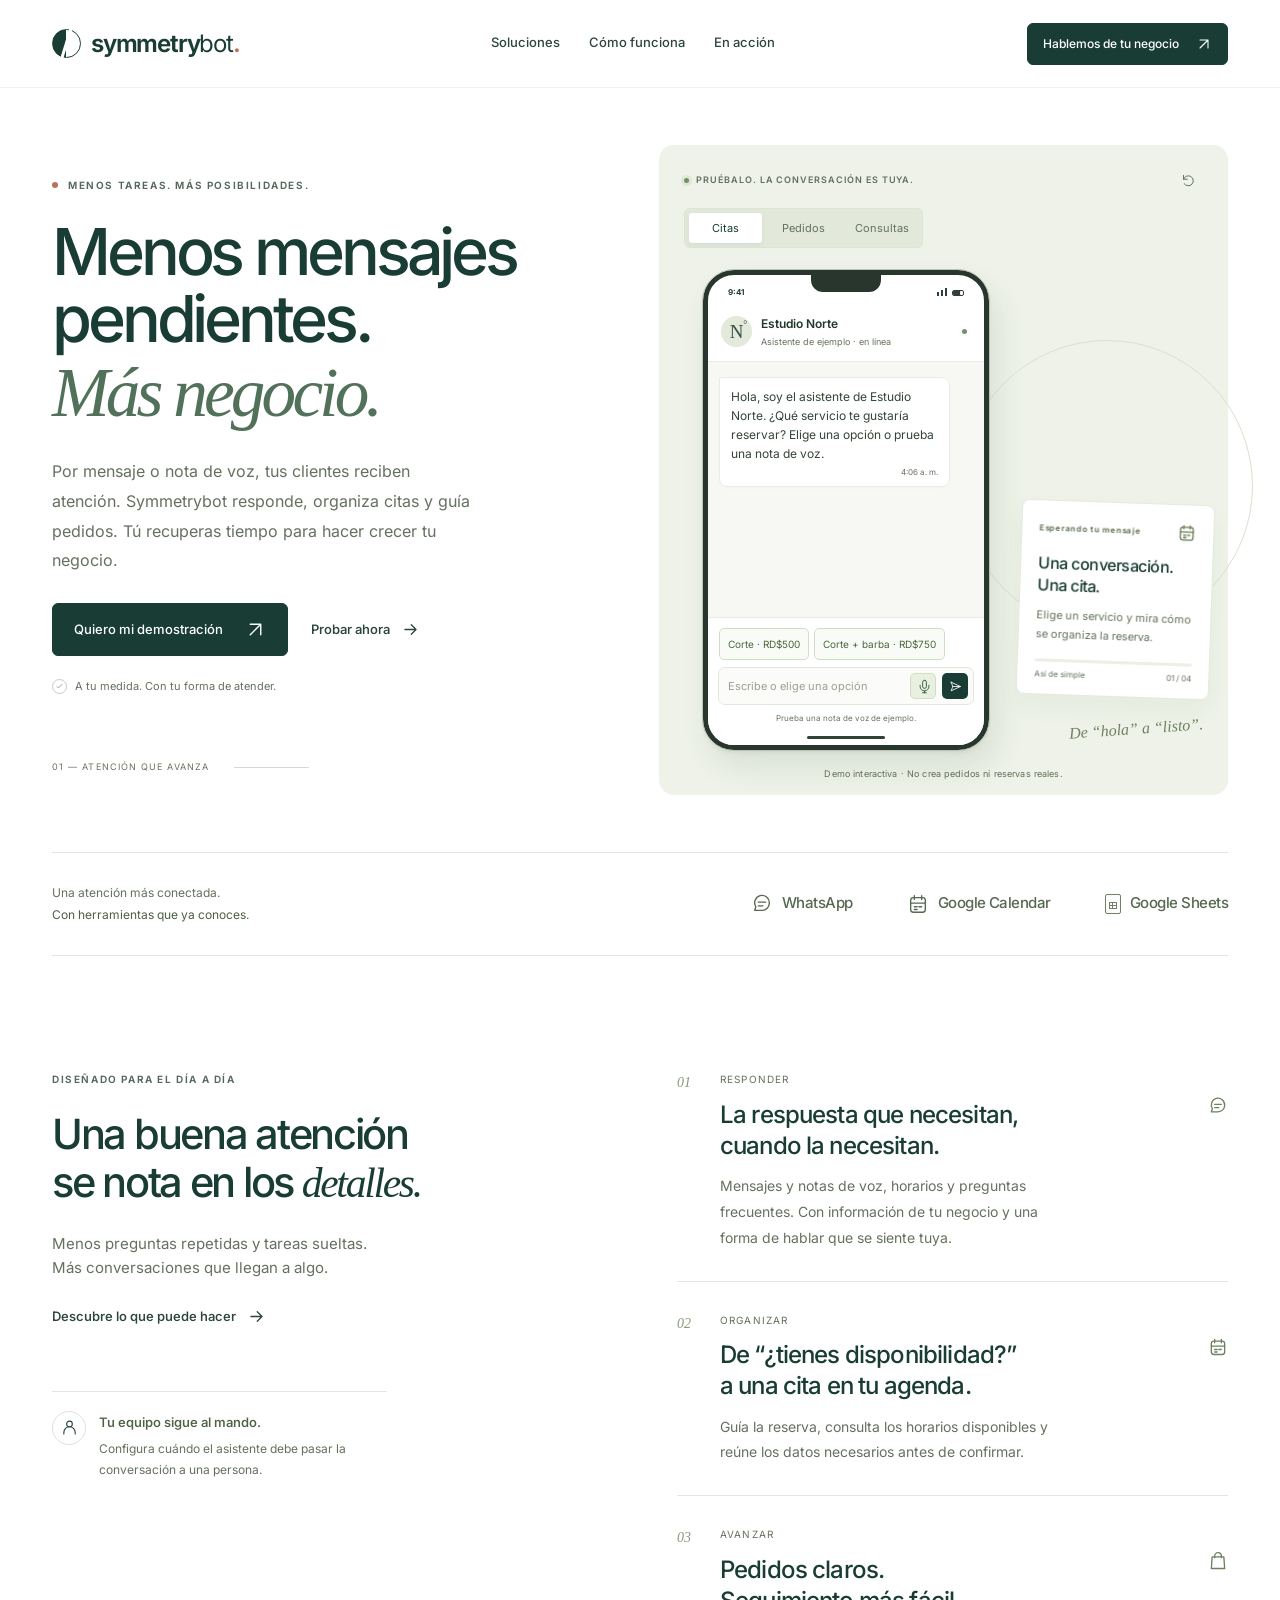
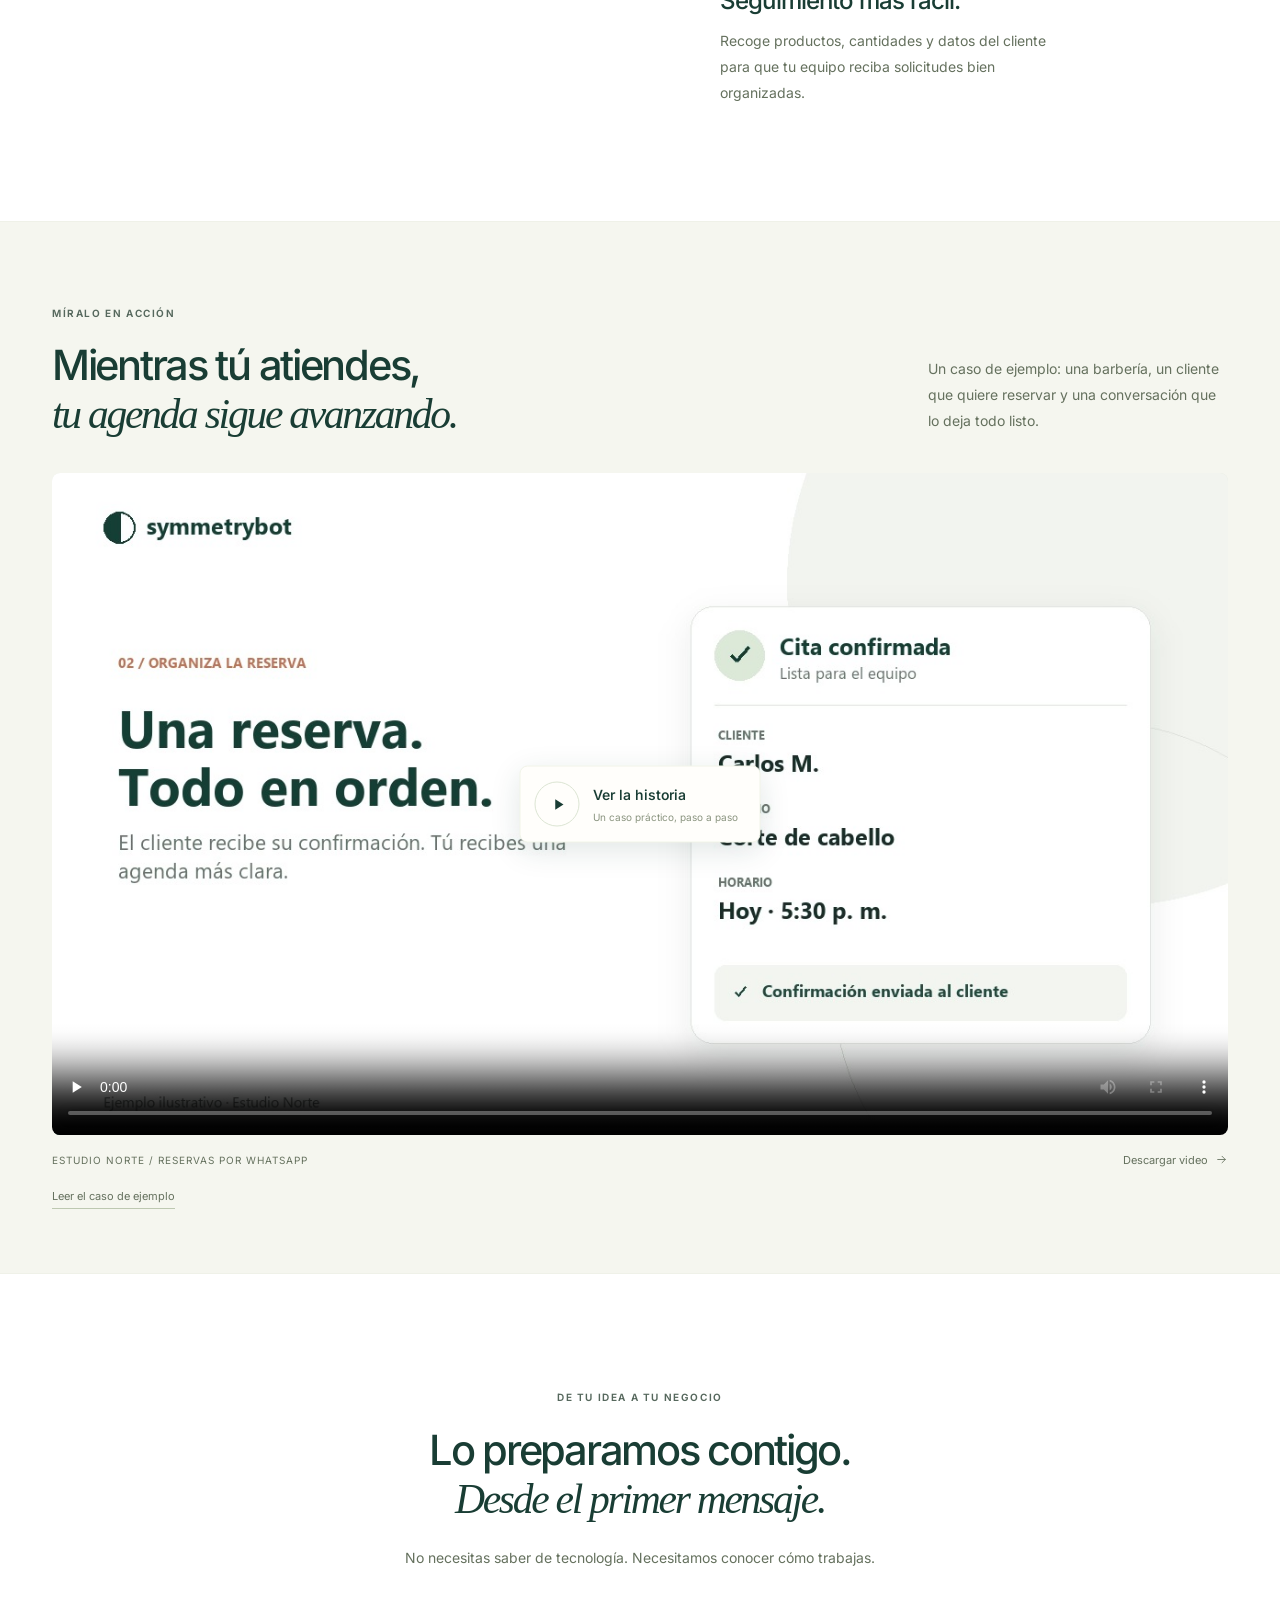
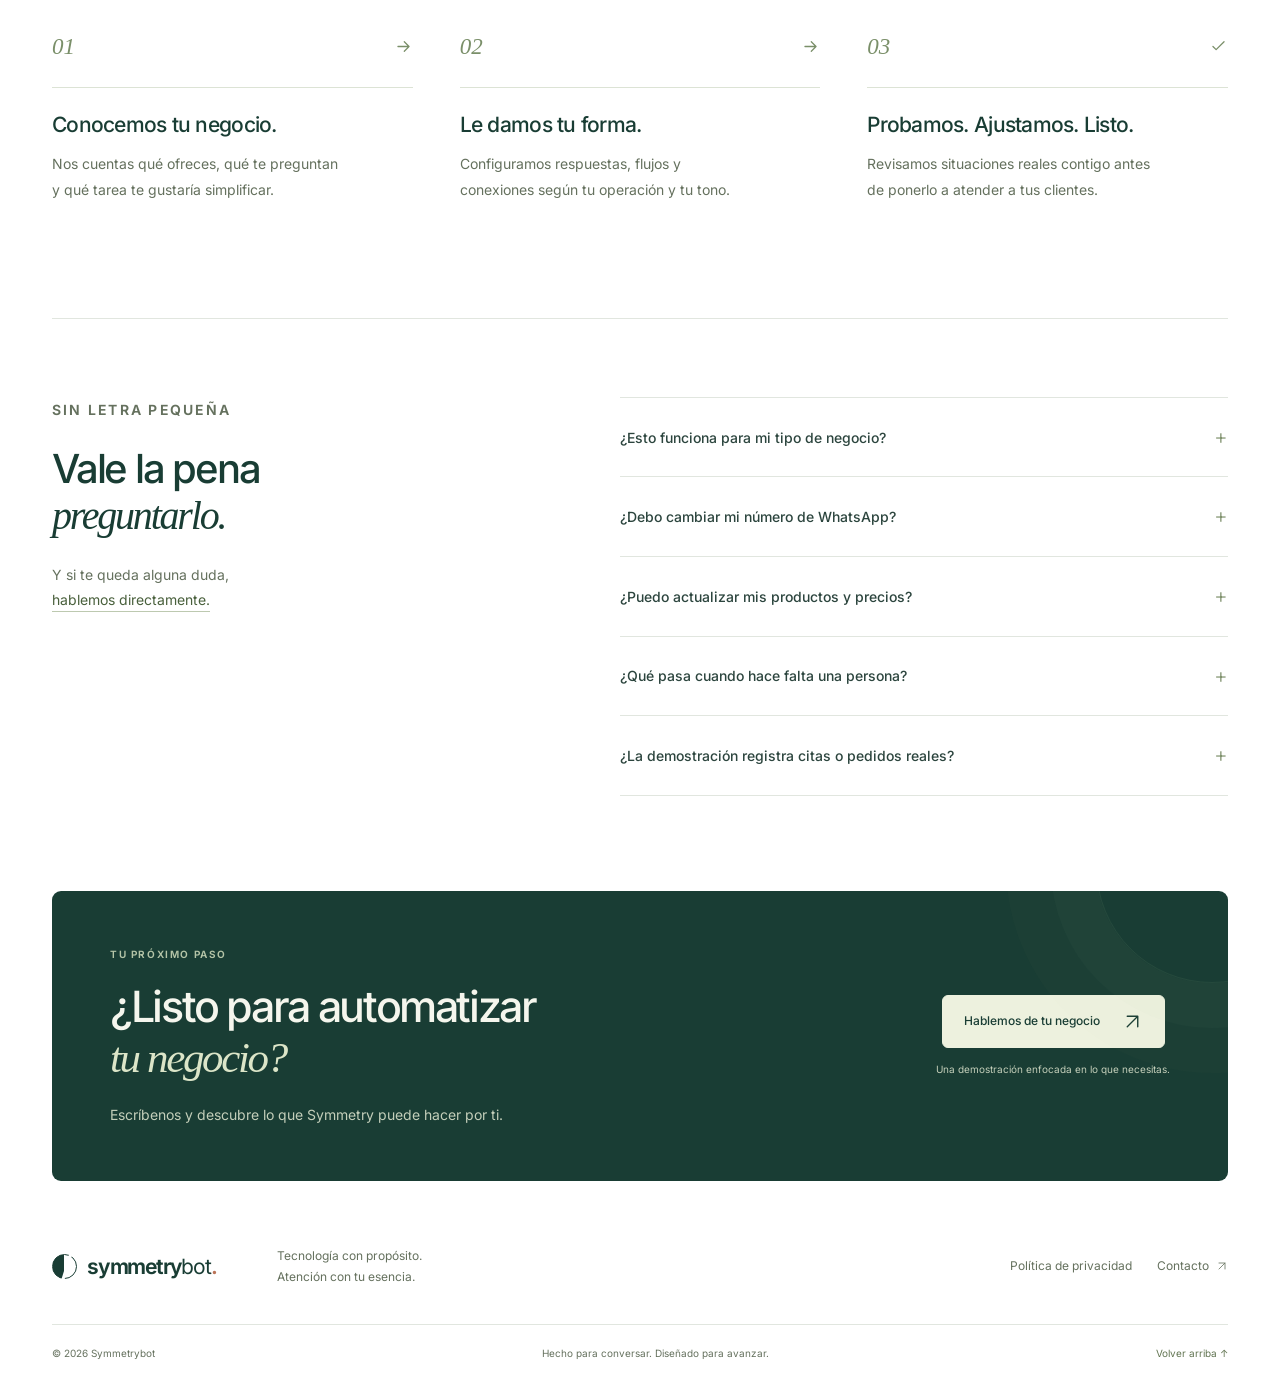
==== commit 569ff347: "Actualizar sitio de Symmetrybot" ====
--- a/index.html
+++ b/index.html
@@ -1,50 +1,90 @@
-<!DOCTYPE html>
+<!doctype html>
 <html lang="es">
 <head>
-<meta charset="UTF-8">
-<meta name="viewport" content="width=device-width,initial-scale=1">
-<meta name="theme-color" content="#090c17">
-<meta name="description" content="Symmetrybot ayuda a tu negocio a atender WhatsApp, gestionar pedidos y organizar citas con asistentes de inteligencia artificial.">
-<title>Symmetrybot — Más conversaciones, menos trabajo</title>
-<link rel="icon" href="data:image/svg+xml,%3Csvg xmlns='http://www.w3.org/2000/svg' viewBox='0 0 32 32'%3E%3Cpath d='M16 4a12 12 0 0 0 0 24z' fill='%233A3FD6'/%3E%3Cpath d='M16 4a12 12 0 0 1 0 24z' fill='none' stroke='%233A3FD6' stroke-width='2'/%3E%3C/svg%3E">
-<style>
-:root{--bg:#090c17;--bg2:#101524;--card:#151b2d;--card2:#191f32;--stroke:#30384b;--text:#f8f8ff;--muted:#9da8bd;--violet:#b5a3ff;--violet2:#856aff;--mint:#8df4d7;--radius:22px;--wrap:1180px}
-*{box-sizing:border-box}html{scroll-behavior:smooth}body{margin:0;background:var(--bg);color:var(--text);font:15px/1.6 system-ui,-apple-system,'Segoe UI',Roboto,Arial,sans-serif;overflow-x:hidden}a{color:inherit;text-decoration:none}button,input{font:inherit}button{cursor:pointer}button:disabled{cursor:default;opacity:.5}svg{display:block}a:focus-visible,button:focus-visible,input:focus-visible{outline:2px solid var(--mint);outline-offset:4px}::selection{background:#5b4ac3;color:white}.wrap{width:min(var(--wrap),calc(100% - 52px));margin:auto}.muted{color:var(--muted)}.sr-only{position:absolute;width:1px;height:1px;padding:0;margin:-1px;overflow:hidden;clip:rect(0,0,0,0);white-space:nowrap;border:0}
-/* nav */
-.site-nav{position:sticky;top:0;z-index:99;height:76px;border-bottom:1px solid #ffffff12;background:rgba(9,12,23,.82);backdrop-filter:blur(22px)}.nav-inner{height:100%;display:flex;align-items:center;justify-content:space-between;gap:20px}.logo{display:inline-flex;align-items:center;gap:10px;font-weight:780;font-size:20px;letter-spacing:-.8px;white-space:nowrap}.logo-mark{width:39px;height:39px;flex:0 0 auto;border-radius:12px;display:grid;place-items:center;box-shadow:0 0 30px #8b70ff30}.logo-mark svg{width:100%;height:100%;display:block}.logo em{font-style:normal;color:#b9a9ff}.nav-links{display:flex;gap:27px;align-items:center;font-size:13px;color:#c1c6d9}.nav-links a:hover,.foot-links a:hover{color:white}.nav-cta{display:flex;gap:11px;align-items:center}.btn{display:inline-flex;align-items:center;justify-content:center;gap:9px;font-size:13px;font-weight:750;border-radius:12px;border:1px solid #ffffff25;padding:13px 18px;background:#ffffff0b;color:white;transition:transform .25s,background .25s,border-color .25s}.btn:hover{transform:translateY(-2px);background:#ffffff16;border-color:#ffffff60}.btn-primary{background:linear-gradient(110deg,#bdadff,#9b88f8);border-color:#c6baff;color:#111023;box-shadow:0 10px 40px #9d82ff30}.btn-primary:hover{background:#d1c5ff;border-color:#d1c5ff}.mobile-menu{display:none;border:1px solid #ffffff30;background:#ffffff0c;border-radius:10px;padding:8px 11px;color:white}
-/* Keep anchored sections visible beneath the sticky header. */
-#soluciones,#como-funciona,#contacto,#sectores,#preguntas{scroll-margin-top:98px}
-.compose.name-entry input{border-color:#78ecc2;box-shadow:0 0 0 1px #78ecc22a;background:#203b3a}.compose input:focus-visible{outline:none;border-color:#78ecc2;box-shadow:0 0 0 1px #78ecc22b}
-.compose.name-entry input::placeholder{color:#c3ffe6}
-/* hero */
-.hero{position:relative;min-height:735px;padding:76px 0 60px;overflow:hidden;isolation:isolate;background:radial-gradient(ellipse 48% 61% at 77% 44%,#4b318d38,transparent 84%),radial-gradient(ellipse 38% 48% at 7% 25%,#18274e66,transparent 80%)}.hero:before{content:"";position:absolute;inset:0;z-index:-1;background-image:linear-gradient(#ffffff06 1px,transparent 1px),linear-gradient(90deg,#ffffff06 1px,transparent 1px);background-size:58px 58px;mask-image:linear-gradient(to bottom,black,transparent 87%)}.hero-grid{display:grid;grid-template-columns:1.05fr .95fr;gap:28px;align-items:center}.hero-copy{padding-bottom:6px;position:relative;z-index:4}.eyebrow{display:inline-flex;align-items:center;gap:9px;background:#b19bff13;border:1px solid #ab96ff4b;border-radius:99px;padding:8px 13px;color:#d6cbff;font-size:11px;font-weight:750;letter-spacing:.08em;text-transform:uppercase}.eyebrow:before{content:"";width:7px;height:7px;border-radius:50%;background:var(--mint);box-shadow:0 0 0 4px #8df4d722}h1,h2,h3,h4,p{margin-top:0}h1,h2,h3{letter-spacing:-.055em}h1{font-size:clamp(45px,5.4vw,72px);line-height:1.055;margin:25px 0 22px;max-width:700px;font-weight:760}h1 .accent,.accent{background:linear-gradient(94deg,#e2d8ff,#a98bff 53%,#81e5d4);-webkit-background-clip:text;background-clip:text;color:transparent}.hero-lead{font-size:17px;line-height:1.85;color:#aeb6ce;max-width:545px}.hero-actions{display:flex;flex-wrap:wrap;gap:12px;margin-top:28px}.fine-points{display:flex;gap:18px;flex-wrap:wrap;margin-top:27px;font-size:12px;color:#b4bed2}.fine-points span:before{content:"✓";color:#8df4d7;margin-right:8px}
-/* actual floating phone, independently transformable from screen interaction */
-.device-scene{height:660px;position:relative;display:grid;place-items:center;perspective:1350px;isolation:isolate;touch-action:pan-y}.device-scene:before{content:"";position:absolute;width:510px;height:510px;border-radius:50%;background:radial-gradient(circle,#9571ff35 0%,#5a41b31b 35%,transparent 68%);filter:blur(12px)}.device-scene:after{content:"";position:absolute;width:470px;height:470px;border-radius:50%;border:1px solid #bbadff1d;box-shadow:0 0 0 52px #bbadff07,0 0 0 104px #bbadff03;pointer-events:none}.float-layer{position:relative;z-index:3;transform-style:preserve-3d}.device-scene:hover .float-layer{animation-play-state:paused}.phone{--mouse-x:50%;--mouse-y:50%;position:relative;width:303px;height:619px;padding:9px;border-radius:47px;transform-style:preserve-3d;transform:translate3d(0,0,0) rotateX(0deg) rotateY(0deg) rotateZ(-5deg);will-change:transform;box-shadow:0 46px 78px #02020aca,0 17px 28px #02020a9c,0 0 0 1px #757586,0 0 0 3px #292b3d;background:linear-gradient(110deg,#3f4155 4%,#11131e 26%,#333547 62%,#737588 100%)}.phone:before{content:"";position:absolute;inset:-2px;border-radius:49px;border:1px solid #c7c8e655;pointer-events:none;transform:translateZ(1px)}.phone:after{content:"";position:absolute;inset:0;pointer-events:none;border-radius:47px;background:radial-gradient(circle at var(--mouse-x) var(--mouse-y),#ffffff25,transparent 48%);mix-blend-mode:screen;z-index:8}.phone-button{position:absolute;right:-5px;top:151px;width:4px;height:78px;border-radius:0 4px 4px 0;background:linear-gradient(#9496a9,#36374e);box-shadow:1px 0 2px #090914}.phone-screen{height:100%;border-radius:39px;overflow:hidden;position:relative;background:#0b141a;display:flex;flex-direction:column;transform:translateZ(8px);box-shadow:inset 0 0 0 1px #ffffff1f}.dynamic-island{position:absolute;top:7px;left:50%;transform:translateX(-50%);background:#020506;height:23px;width:96px;border-radius:30px;z-index:7}.statusbar{height:32px;flex:none;padding:8px 21px 0;color:#fcffff;background:#202c33;display:flex;justify-content:space-between;align-items:flex-start;font-size:9px;font-weight:750}.chathead{height:54px;flex:none;background:#202c33;border-bottom:1px solid #ffffff0d;display:flex;gap:8px;align-items:center;padding:5px 11px;color:#fff}.back{font-size:26px;color:#b9c5ce;line-height:1}.avatar{display:grid;place-items:center;width:34px;height:34px;border-radius:10px;flex:0 0 34px}.avatar svg{width:100%;height:100%}.contact{min-width:0;flex:1}.contact strong{display:block;font-size:12px;white-space:nowrap}.contact small{display:block;font-size:9px;color:#aebdc4}.head-action{font-size:16px;color:#d3dedf;letter-spacing:6px}.phone-feed{flex:1;min-height:0;overflow-y:auto;padding:15px 11px 12px;display:flex;flex-direction:column;gap:10px;scrollbar-width:thin;scrollbar-color:#44505a transparent;background-color:#0b141a;background-image:radial-gradient(#ffffff08 .8px,transparent .8px);background-size:17px 17px}.chat-date{align-self:center;color:#a4b1bb;font-size:9px;background:#1d2830;padding:4px 10px;border-radius:7px;margin:2px 0 3px}.bubble{max-width:89%;font-size:11.5px;line-height:1.42;white-space:pre-wrap;padding:9px 10px 7px;border-radius:10px;color:#e9edef;box-shadow:0 1px 5px #0003;overflow-wrap:anywhere}.bubble.assistant{align-self:flex-start;background:#202c33;border-top-left-radius:3px}.bubble.human{align-self:flex-end;background:#005c4b;border-top-right-radius:3px}.stamp{font-size:8px;text-align:right;color:#a4bec2;margin-top:5px}.stamp .ticks{color:#84d4e8}.typing-dot{align-self:flex-start;background:#202c33;color:#b6c5cc;border-radius:12px;padding:10px 15px;letter-spacing:4px}.chat-bottom{flex:none;padding:9px 14px 24px;background:#202c33;border-top:1px solid #ffffff0b;position:relative;z-index:2}.chat-bottom:after{content:"";position:absolute;bottom:8px;left:50%;transform:translateX(-50%);width:62px;height:3px;background:#ffffff2a;border-radius:999px;pointer-events:none}.reply-pills{display:flex;gap:6px;flex-wrap:wrap;max-height:77px;overflow-y:auto;margin-bottom:7px;scrollbar-width:thin}.reply-pills button{font-size:10px;color:#c3f9e2;border:1px solid #477f70;background:#183d36;padding:6px 9px;border-radius:9px;line-height:1.3}.reply-pills button:hover{background:#275f4f}.compose{display:flex;gap:8px;align-items:center;min-height:39px}.compose input{background:#2a3942;border:1px solid #ffffff12;border-radius:22px;height:38px;padding:9px 12px;color:white;font-size:10px;min-width:0;flex:1;outline:none}.compose input::placeholder{color:#a7b0b4}.compose button{border:0;background:#00a884;color:#00281f;border-radius:50%;width:36px;height:36px;flex:0 0 36px;font-size:15px;display:grid;place-items:center}.phone-guide{margin:18px 0 0;font-size:12px;color:#aeb6cb;max-width:460px;line-height:1.6}.phone-guide::first-letter{color:#b5a4ff}@keyframes floatDevice{0%,100%{transform:translateY(3px)}50%{transform:translateY(-13px)}}
-/* other sections */
-.trustbar{border-top:1px solid #ffffff0a;border-bottom:1px solid #ffffff0a;background:#111525}.trustgrid{display:grid;grid-template-columns:repeat(4,1fr)}.trustgrid div{padding:22px 14px;border-right:1px solid #ffffff0e;text-align:center}.trustgrid div:last-child{border-right:0}.trustgrid b{font-size:14px;display:block}.trustgrid small{font-size:11px;color:var(--muted)}.section{padding:98px 0}.section-title{max-width:740px;margin-bottom:37px}.kicker{color:#ab99ff;text-transform:uppercase;letter-spacing:.16em;font-weight:800;font-size:11px;margin-bottom:15px}h2{font-size:clamp(31px,4vw,49px);line-height:1.14;margin-bottom:17px;font-weight:760}h3{font-weight:750}p{line-height:1.75}.section-title p{color:#aeb6cb;font-size:15px}.feature-grid{display:grid;grid-template-columns:repeat(3,1fr);gap:17px}.feature{background:linear-gradient(160deg,#192037,#101626);border:1px solid #ffffff15;border-radius:20px;padding:27px;min-height:235px;transition:transform .25s,border-color .25s}.feature:hover{transform:translateY(-5px);border-color:#9d8afa70}.feature .symbol{width:42px;height:42px;background:#ab98ff20;border:1px solid #ab98ff3d;border-radius:13px;display:grid;place-items:center;font-size:21px;margin-bottom:22px}.feature h3{font-size:17px;margin-bottom:8px}.feature p{color:#aeb6cc;font-size:13px;margin:0}.alternate{background:#111629;border-top:1px solid #ffffff0b;border-bottom:1px solid #ffffff0b}.process{display:grid;grid-template-columns:repeat(3,1fr);gap:15px}.step{padding:25px;border:1px solid #ffffff1b;border-radius:19px;background:#ffffff07}.step .number{font-size:11px;color:#b7a8ff;font-weight:800;margin-bottom:21px;display:block}.step h3{font-size:18px;margin-bottom:8px}.step p{font-size:13px;color:#aeb6cc;margin:0}.industry-grid{display:grid;grid-template-columns:repeat(4,1fr);gap:15px}.industry{border:1px solid #ffffff17;background:linear-gradient(150deg,#171e32,#111626);border-radius:18px;padding:23px}.industry .emoji{font-size:27px}.industry h3{font-size:17px;margin:14px 0 7px}.industry p{color:var(--muted);font-size:12px;margin:0}.faqgrid{display:grid;grid-template-columns:1fr 1fr;gap:14px}.faq{background:#151b2d;border:1px solid #ffffff15;border-radius:16px;padding:18px 20px}.faq summary{font-weight:750;cursor:pointer;font-size:13px}.faq p{color:#acb5ca;font-size:12px;margin:12px 0 0}.cta-section{padding:12px 0 110px}.cta-box{display:flex;align-items:center;justify-content:space-between;gap:30px;padding:40px 44px;border-radius:24px;background:radial-gradient(ellipse at 80% 0%,#927bff35,transparent 60%),linear-gradient(130deg,#251d49,#151a32);border:1px solid #9c8aff46;box-shadow:0 20px 70px #0006}.cta-box h2{font-size:34px;max-width:600px;margin:0}.cta-box p{color:#bdc4d9;max-width:580px;margin:13px 0 0;font-size:13px}.site-footer{border-top:1px solid #ffffff10;padding:30px 0 35px;background:#0b101d}.footer-top{display:flex;align-items:center;justify-content:space-between;gap:20px}.foot-links{display:flex;gap:22px;font-size:12px;color:#b9c2d7}.copyright{margin-top:17px;font-size:11px;color:#8994ad}
-/* Privacy view: complete policy is IN THIS FILE, no second HTML */
-#privacyView{display:none;min-height:calc(100vh - 76px);background:radial-gradient(ellipse 70% 450px at 12% 0%,#45318440,transparent 80%),var(--bg)}.privacy-active #privacyView{display:block}.privacy-active #landingView{display:none}.privacy-hero{padding:70px 0 35px}.privacy-hero h1{font-size:clamp(39px,5vw,59px);margin:17px 0}.privacy-hero p{max-width:700px;color:#aeb7ce}.privacy-meta{font-size:12px;color:#c1b8f3}.privacy-layout{display:grid;grid-template-columns:225px minmax(0,1fr);gap:36px;padding-bottom:95px}.privacy-toc{align-self:start;position:sticky;top:112px;background:#141a2c;border:1px solid #ffffff17;border-radius:17px;padding:20px;display:grid;gap:12px}.privacy-toc strong{font-size:12px;margin-bottom:3px}.privacy-toc a{color:#aeb9d0;font-size:11px}.privacy-toc a:hover{color:#e9e2ff}.privacy-content{border:1px solid #ffffff17;border-radius:21px;background:#13192b;padding:35px 40px}.privacy-content section{padding:0 0 25px;margin-bottom:25px;border-bottom:1px solid #ffffff12;scroll-margin-top:115px}.privacy-content section:last-child{margin-bottom:0;border-bottom:0;padding-bottom:0}.privacy-content h2{font-size:22px;letter-spacing:-.03em;margin:0 0 12px}.privacy-content p,.privacy-content li{color:#bdc5d6;font-size:13px;line-height:1.85}.privacy-content p{margin:0 0 12px}.privacy-content ul{margin:0 0 14px;padding-left:22px}.privacy-content li{margin-bottom:6px}.privacy-content a{color:#bcb0ff;text-decoration:underline;text-underline-offset:3px}.privacy-content .quote{padding:13px 15px;background:#a292ff13;border-left:3px solid #a292ff;border-radius:4px;color:#c5c6da;font-size:12px}.privacy-content strong{color:#eef1fc}
-@media(max-width:1060px){.hero-grid{grid-template-columns:1fr 1fr;gap:0}.hero h1{font-size:49px}.device-scene{transform:scale(.91);transform-origin:center}.device-hint{right:0}.floating-card.left{left:-40px}.feature-grid{grid-template-columns:repeat(2,1fr)}}
-@media(max-width:780px){.site-nav{height:66px}.nav-inner{height:66px}.nav-links{display:none;position:absolute;left:22px;right:22px;top:70px;flex-direction:column;align-items:stretch;padding:17px 20px;background:#171d2f;border:1px solid #ffffff2d;border-radius:15px;box-shadow:0 20px 60px #000a}.nav-links.open{display:flex}.nav-links a{padding:6px}.nav-cta .nav-contact{display:none}.mobile-menu{display:block}.hero{padding:49px 0 30px}.hero-grid{grid-template-columns:1fr}.hero-copy{text-align:center}.hero h1{margin:21px auto 19px;max-width:720px;font-size:clamp(38px,8vw,58px)}.hero-lead{margin:auto}.hero-actions,.fine-points{justify-content:center}.device-scene{margin-top:16px;height:625px;transform:scale(.94)}.feature-grid,.process,.faqgrid,.price-grid{grid-template-columns:1fr}.industry-grid{grid-template-columns:repeat(2,1fr)}.trustgrid{grid-template-columns:repeat(2,1fr)}.trustgrid div:nth-child(2){border-right:0}.section{padding:75px 0}.cta-box{padding:30px;flex-direction:column;align-items:flex-start}.footer-top{flex-direction:column;align-items:flex-start}.privacy-layout{grid-template-columns:1fr}.privacy-toc{position:static;grid-template-columns:repeat(2,1fr)}.privacy-toc strong{grid-column:1/-1}}
-@media(max-width:520px){.wrap{width:calc(100% - 34px)}.logo{font-size:18px}.nav-cta .btn-primary{padding:10px 12px;font-size:11px}.hero h1{font-size:39px}.hero-lead{font-size:14px}.hero-actions{flex-direction:column}.hero-actions a{width:100%}.device-scene{height:605px;transform:scale(.82);transform-origin:center top;margin-bottom:-103px}.phone{width:303px}.trustgrid div{padding:17px 11px}.trustgrid b{font-size:12px}.trustgrid small{font-size:10px}.section{padding:65px 0}h2{font-size:32px}.feature{min-height:unset}.industry-grid{gap:10px}.industry{padding:17px}.cta-box h2{font-size:28px}.privacy-hero{padding:50px 0 30px}.privacy-content{padding:24px 20px}.privacy-toc{grid-template-columns:1fr 1fr;gap:11px}}
-@media(prefers-reduced-motion:reduce){html{scroll-behavior:auto}.float-layer{animation:none}.btn,.feature{transition:none}}
-</style>
+  <meta charset="utf-8">
+  <meta name="viewport" content="width=device-width,initial-scale=1">
+  <meta name="theme-color" content="#ffffff">
+  <meta name="description" content="Convierte las conversaciones de WhatsApp en citas, pedidos y clientes mejor atendidos. Conoce Symmetrybot y prueba una demostración interactiva.">
+  <title>Symmetrybot — Menos mensajes pendientes. Más negocio.</title>
+  <link rel="icon" href="assets/favicon.svg" type="image/svg+xml">
+  <link rel="stylesheet" href="styles.css">
+  <script src="demo.js" defer></script>
+  <script src="site.js" defer></script>
 </head>
 <body>
-<header class="site-nav"><div class="wrap nav-inner"><a class="logo" href="#inicio" aria-label="Symmetrybot inicio"><span class="logo-mark"><svg viewBox="0 0 32 32" aria-hidden="true"><path d="M16 4a12 12 0 0 0 0 24z" fill="var(--violet)"/><path d="M16 4a12 12 0 0 1 0 24z" fill="none" stroke="var(--violet)" stroke-width="2"/></svg></span>symmetry<em>bot</em></a><nav class="nav-links" id="navLinks" aria-label="Navegación"><a href="#soluciones">Soluciones</a><a href="#como-funciona">Cómo funciona</a><a href="#privacidad">Privacidad</a></nav><div class="nav-cta"><a class="btn nav-contact" href="#demo">Ver demostración</a><a class="btn btn-primary" href="#contacto">Hablar con nosotros <span aria-hidden="true">↗</span></a><button class="mobile-menu" id="menuToggle" aria-label="Abrir menú" aria-expanded="false">☰</button></div></div></header>
+<svg class="svg-library" xmlns="http://www.w3.org/2000/svg" aria-hidden="true"><defs>
+  <symbol id="i-arrow" viewBox="0 0 24 24"><path d="M5 12h14m-6-6 6 6-6 6"/></symbol>
+  <symbol id="i-up" viewBox="0 0 24 24"><path d="M6 18 18 6M6 6h12v12"/></symbol>
+  <symbol id="i-check" viewBox="0 0 24 24"><path d="m5 12 4 4L19 6"/></symbol>
+  <symbol id="i-calendar" viewBox="0 0 24 24"><rect x="4" y="5" width="16" height="16" rx="3"/><path d="M8 3v4m8-4v4M4 11h16m-12 4h3m2 0h3m-8 3h3"/></symbol>
+  <symbol id="i-chat" viewBox="0 0 24 24"><path d="M20 11a8 8 0 0 1-8 8H4l1.3-4A8 8 0 1 1 20 11Z"/><path d="M8 10h8m-8 4h5"/></symbol>
+  <symbol id="i-bag" viewBox="0 0 24 24"><path d="M5 7h14l1 14H4L5 7Z"/><path d="M8 8V6a4 4 0 0 1 8 0v2"/></symbol>
+  <symbol id="i-reset" viewBox="0 0 24 24"><path d="M4 10a8 8 0 1 1 1 7M4 4v6h6"/></symbol>
+  <symbol id="i-send" viewBox="0 0 24 24"><path d="m4 4 17 8-17 8 3-8-3-8Zm3 8h14"/></symbol>
+  <symbol id="i-mic" viewBox="0 0 24 24"><rect x="9" y="2" width="6" height="13" rx="3"/><path d="M5 10v2a7 7 0 0 0 14 0v-2m-7 9v3m-3 0h6"/></symbol>
+  <symbol id="i-play" viewBox="0 0 24 24"><path d="m9 5 11 7-11 7V5Z"/></symbol>
+  <symbol id="i-person" viewBox="0 0 24 24"><circle cx="12" cy="7" r="4"/><path d="M4 21v-2a8 8 0 0 1 16 0v2"/></symbol>
+</defs></svg>
+<a class="skip-link" href="#contenido">Saltar al contenido</a>
+<header class="site-header">
+  <div class="container nav-inner">
+    <a class="brand" href="#inicio" aria-label="Symmetrybot, inicio"><span class="brand-mark" aria-hidden="true"></span>symmetry<span class="brand-light">bot</span><span class="brand-period">.</span></a>
+    <nav id="siteNav" class="site-nav" aria-label="Navegación principal"><a href="#soluciones">Soluciones</a><a href="#como-funciona">Cómo funciona</a><a href="#caso-practico">En acción</a></nav>
+    <a class="button button-small nav-contact" href="#contacto">Hablemos de tu negocio <svg class="icon"><use href="#i-up"/></svg></a>
+    <button class="menu-toggle" id="menuToggle" type="button" aria-label="Abrir menú" aria-expanded="false" aria-controls="siteNav"><span></span><span></span></button>
+  </div>
+</header>
 <div id="landingView">
-<main>
-<section class="hero" id="inicio"><div class="wrap hero-grid"><div class="hero-copy"><span class="eyebrow">Atención inteligente para negocios</span><h1>Tu negocio sigue atendiendo. <span class="accent">Incluso cuando tú no puedes.</span></h1><p class="hero-lead">Convierte WhatsApp en una forma más fácil de vender y organizarte. Symmetrybot responde preguntas, guía pedidos y ayuda con las reservas para que tu equipo se concentre en lo importante.</p><div class="hero-actions"><a class="btn btn-primary" href="#demo">Probar el asistente <span>↗</span></a><a class="btn" href="#contacto">Quiero uno para mi negocio</a></div><div class="fine-points"><span>Personalizado para tu negocio</span><span>Pedidos y citas</span><span>Demostración gratuita</span></div><p class="phone-guide">↗ Mueve el mouse sobre el teléfono para inclinarlo y prueba el chat con los botones.</p></div>
-<div class="device-scene" id="demo" aria-label="Demostración interactiva del chatbot dentro de un teléfono"><div class="float-layer"><div class="phone" id="phoneMockup"><span class="phone-button" aria-hidden="true"></span><div class="phone-screen"><div class="dynamic-island" aria-hidden="true"></div><div class="statusbar"><span>9:41</span><span>●●● ▰</span></div><div class="chathead"><span class="back">‹</span><span class="avatar"><svg viewBox="0 0 100 100" xmlns="http://www.w3.org/2000/svg" aria-hidden="true" focusable="false"><defs><linearGradient id="symmetryBrandGradient4" x1="0" y1="0" x2="1" y2="1"><stop offset="0%" stop-color="#a994ff"/><stop offset="100%" stop-color="#6fe3d1"/></linearGradient></defs><rect x="4" y="4" width="92" height="92" rx="24" fill="url(#symmetryBrandGradient4)"/><path d="M71 29H41C28 29 25 46 41 49L59 52C77 55 73 72 57 72H29" fill="none" stroke="#fff" stroke-width="9" stroke-linecap="round"/><circle cx="75" cy="29" r="5" fill="#fff"/><circle cx="25" cy="72" r="5" fill="#fff"/></svg></span><span class="contact"><strong>Symmetrybot demo</strong><small>en línea · simulación</small></span><span class="head-action">⌕ ⋮</span></div><div class="phone-feed" id="chatFeed" role="log" aria-live="polite"><div class="chat-date">HOY</div></div><div class="chat-bottom"><div class="reply-pills" id="replyPills" aria-label="Opciones de respuesta"></div><form class="compose" id="chatForm"><label class="sr-only" for="chatInput">Mensaje para la demostración</label><input type="text" id="chatInput" placeholder="Escribe un mensaje..." autocomplete="off" maxlength="80"><button type="submit" aria-label="Enviar mensaje">➤</button></form></div></div></div></div></div></div></section>
-<div class="trustbar"><div class="wrap trustgrid"><div><b>Responde</b><small>Consultas frecuentes</small></div><div><b>Agenda</b><small>Citas y reservas</small></div><div><b>Toma pedidos</b><small>Productos y entregas</small></div><div><b>Registra</b><small>Datos bien organizados</small></div></div></div>
-<section class="section" id="soluciones"><div class="wrap"><div class="section-title"><div class="kicker">Mucho más que un chatbot</div><h2>Atención que trabaja contigo, no en tu contra.</h2><p>Hacemos que las conversaciones de tus clientes se conviertan en tareas claras para tu negocio, sin complicarte la vida.</p></div><div class="feature-grid"><article class="feature"><span class="symbol">💬</span><h3>Respuestas naturales</h3><p>Horarios, preguntas frecuentes, servicios y detalles del negocio sin respuestas repetitivas.</p></article><article class="feature"><span class="symbol">🛍️</span><h3>Pedidos paso a paso</h3><p>Recoge productos, cantidades, entrega y datos del cliente antes de registrar una solicitud.</p></article><article class="feature"><span class="symbol">📅</span><h3>Reservas sin enredos</h3><p>Ayuda a consultar disponibilidad y gestionar citas con el calendario del negocio.</p></article><article class="feature"><span class="symbol">📋</span><h3>Todo en orden</h3><p>Centraliza la información en herramientas como Google Sheets para darle seguimiento.</p></article><article class="feature"><span class="symbol">🧠</span><h3>Contexto durante el chat</h3><p>El asistente usa el historial disponible para continuar conversaciones con sentido.</p></article><article class="feature"><span class="symbol">🤝</span><h3>Control humano</h3><p>Configura cuándo debe pedir ayuda a una persona en vez de inventar una respuesta.</p></article></div></div></section>
-<section class="section alternate" id="como-funciona"><div class="wrap"><div class="section-title"><div class="kicker">De la idea a la práctica</div><h2>Lo montamos contigo. Sin procesos interminables.</h2><p>Conocemos tu negocio, configuramos el asistente y lo probamos antes de ponerlo a atender clientes reales.</p></div><div class="process"><div class="step"><span class="number">01 / CONOCER</span><h3>Cuéntanos tu negocio</h3><p>Qué vendes, qué preguntan tus clientes y cómo organizas tus pedidos o citas.</p></div><div class="step"><span class="number">02 / CONFIGURAR</span><h3>Personalizamos la IA</h3><p>Preparamos las respuestas, el flujo y las conexiones necesarias.</p></div><div class="step"><span class="number">03 / PROBAR</span><h3>Lo pones a prueba</h3><p>Revisamos casos reales de uso y hacemos ajustes antes del lanzamiento.</p></div></div></div></section>
-<section class="section" id="sectores"><div class="wrap"><div class="section-title"><div class="kicker">Para negocios reales</div><h2>Sea cual sea tu negocio, tus clientes escriben.</h2></div><div class="industry-grid"><div class="industry"><div class="emoji">🍕</div><h3>Restaurantes</h3><p>Menú, pedidos y recogida.</p></div><div class="industry"><div class="emoji">💈</div><h3>Barberías</h3><p>Citas, servicios y horarios.</p></div><div class="industry"><div class="emoji">🛒</div><h3>Tiendas</h3><p>Productos y consultas.</p></div><div class="industry"><div class="emoji">💅</div><h3>Salones</h3><p>Reservas y disponibilidad.</p></div></div></div></section>
-<section class="section" id="preguntas"><div class="wrap"><div class="section-title"><div class="kicker">Preguntas frecuentes</div><h2>Todo claro desde el primer mensaje.</h2></div><div class="faqgrid"><details class="faq"><summary>¿Debo cambiar mi número de WhatsApp?</summary><p>Depende de tu cuenta y del método de integración disponible. Revisamos la compatibilidad antes de conectar el número.</p></details><details class="faq"><summary>¿Puedo cambiar productos y precios?</summary><p>Sí. Podemos configurarlo para consultar información que tu negocio gestione en una hoja de cálculo.</p></details><details class="faq"><summary>¿El chatbot registra pedidos de verdad?</summary><p>Un sistema configurado puede registrar pedidos confirmados. La demo del teléfono es solo una simulación y no crea pedidos reales.</p></details><details class="faq"><summary>¿Qué sucede si la IA no sabe algo?</summary><p>Se pueden configurar límites y la derivación a una persona para evitar inventar precios o confirmar acciones que fallaron.</p></details></div></div></section>
-<section class="cta-section" id="contacto"><div class="wrap"><div class="cta-box"><div><div class="kicker" style="color:#e2d7ff">La próxima conversación importa</div><h2>Tu negocio puede atender mejor desde hoy.</h2><p>Cuéntanos qué haces y te mostramos una demostración enfocada en lo que realmente necesitas.</p></div><a class="btn btn-primary" href="mailto:symmetrybot.app@gmail.com?subject=Quiero%20una%20demo%20de%20Symmetrybot&body=Hola%2C%20quiero%20una%20demostraci%C3%B3n%20para%20mi%20negocio.">Solicitar demostración ↗</a></div></div></section>
-</main><footer class="site-footer"><div class="wrap"><div class="footer-top"><a href="#inicio" class="logo"><span class="logo-mark" style="width:32px;height:32px"><svg viewBox="0 0 100 100" xmlns="http://www.w3.org/2000/svg" aria-hidden="true" focusable="false"><defs><linearGradient id="symmetryBrandGradient2" x1="0" y1="0" x2="1" y2="1"><stop offset="0%" stop-color="#a994ff"/><stop offset="100%" stop-color="#6fe3d1"/></linearGradient></defs><rect x="4" y="4" width="92" height="92" rx="24" fill="url(#symmetryBrandGradient2)"/><path d="M71 29H41C28 29 25 46 41 49L59 52C77 55 73 72 57 72H29" fill="none" stroke="#fff" stroke-width="9" stroke-linecap="round"/><circle cx="75" cy="29" r="5" fill="#fff"/><circle cx="25" cy="72" r="5" fill="#fff"/></svg></span>symmetry<em>bot</em></a><div class="foot-links"><a href="#soluciones">Servicios</a><a href="#privacidad">Política de privacidad</a><a href="mailto:diaz.eddyzael@gmail.com">Contacto ↗</a></div></div><div class="copyright">© 2026 Symmetrybot, un servicio de Eddyzael Diaz · Santo Domingo Este, República Dominicana · Tel. 849-342-3578 · <a href="mailto:diaz.eddyzael@gmail.com">diaz.eddyzael@gmail.com</a><br>Demostración de chat ilustrativa, sin pedidos ni reservas reales.</div></div></footer></div>
-<div id="privacyView" aria-labelledby="privacyHeading"><main><section class="privacy-hero"><div class="wrap"><a href="#inicio" style="color:#c7baff;font-size:12px">← Volver a Symmetrybot</a><div class="kicker" style="margin-top:26px">Transparencia y datos</div><h1 id="privacyHeading">Política de <span class="accent">privacidad</span></h1><p>Cómo Symmetrybot utiliza los datos necesarios para ofrecer asistentes de mensajería a negocios pequeños.</p><div class="privacy-meta">Última actualización: 20 de octubre de 2026</div></div></section><div class="wrap privacy-layout"><aside class="privacy-toc"><strong>Contenido</strong><a href="#privacidad-quienes">Quiénes somos</a><a href="#privacidad-datos">Qué datos usamos</a><a href="#privacidad-finalidad">Para qué usamos los datos</a><a href="#privacidad-proveedores">Con quién se procesan</a><a href="#privacidad-google">Uso limitado de Google</a><a href="#privacidad-conservacion">Conservación</a><a href="#privacidad-derechos">Tus derechos</a><a href="#privacidad-seguridad">Seguridad</a><a href="#privacidad-cambios">Cambios</a><a href="#privacidad-contacto">Contacto</a></aside><article class="privacy-content"><article class="policy">
-<section id="privacidad-quienes"><h2>Quiénes somos</h2><p>Symmetrybot (symmetrybot.app) es un servicio que ofrece asistentes automáticos de mensajería para negocios pequeños. Los asistentes responden preguntas de los clientes del negocio y agendan o cancelan citas en el calendario del negocio.</p><p>Symmetrybot es un servicio operado por Eddyzael Diaz, persona física, en Santo Domingo Este, República Dominicana.</p><p>En esta política, “el negocio” es quien contrata Symmetrybot y “clientes finales” son las personas que escriben al asistente.</p></section>
+<main id="contenido">
+  <section class="hero container" id="inicio">
+    <div class="hero-copy">
+      <p class="eyebrow"><span></span> MENOS TAREAS. MÁS POSIBILIDADES.</p>
+      <h1>Menos mensajes<br>pendientes.<br><em>Más negocio.</em></h1>
+      <p class="hero-description">Por mensaje o nota de voz, tus clientes reciben atención. Symmetrybot responde, organiza citas y guía pedidos. Tú recuperas tiempo para hacer crecer tu negocio.</p>
+      <div class="hero-actions"><a class="button" href="#contacto">Quiero mi demostración <svg class="icon"><use href="#i-up"/></svg></a><a class="text-link" href="#demo">Probar ahora <svg class="icon"><use href="#i-arrow"/></svg></a></div>
+      <div class="hero-note"><span class="mini-check"><svg class="icon"><use href="#i-check"/></svg></span> A tu medida. Con tu forma de atender.</div>
+      <div class="hero-index"><span>01 — ATENCIÓN QUE AVANZA</span><span class="index-line"></span></div>
+    </div>
+    <div class="demo-board" id="demo">
+      <div class="demo-board-heading"><span class="live-dot"></span> PRUÉBALO. LA CONVERSACIÓN ES TUYA.<button id="demoReset" class="icon-button" type="button" aria-label="Reiniciar demostración"><svg class="icon"><use href="#i-reset"/></svg></button></div>
+      <div class="demo-tabs" role="group" aria-label="Elige un ejemplo de negocio"><button class="demo-tab" type="button" data-scenario="booking" aria-pressed="true">Citas</button><button class="demo-tab" type="button" data-scenario="order" aria-pressed="false">Pedidos</button><button class="demo-tab" type="button" data-scenario="faq" aria-pressed="false">Consultas</button></div>
+      <div class="phone-stage">
+        <div class="phone">
+          <div class="phone-top" aria-hidden="true"><span>9:41</span><span class="phone-island"></span><span class="phone-signal"><i></i><i></i><i></i><b></b></span></div>
+          <div class="chat-heading"><span class="business-avatar" aria-hidden="true">N<span>°</span></span><div><strong id="chatBusiness">Estudio Norte</strong><small id="chatBusinessSubtitle">Asistente de reservas</small></div><span class="chat-online" aria-label="Demo disponible"></span></div>
+          <div class="chat-feed" id="chatFeed" role="log" aria-label="Conversación de ejemplo" aria-live="polite" aria-relevant="additions text"></div>
+          <div class="chat-controls"><div class="reply-pills" id="replyPills" aria-label="Respuestas sugeridas"></div><form id="chatForm" class="chat-form"><label class="sr-only" for="chatInput">Escribe tu mensaje para la demo</label><input id="chatInput" type="text" placeholder="Escribe un mensaje…" maxlength="80" autocomplete="off"><button type="button" id="voiceDemoButton" class="voice-button voice-ready" aria-label="Probar una nota de voz de ejemplo" aria-describedby="voiceHint" title="Probar una nota de voz de ejemplo"><svg class="icon"><use href="#i-mic"/></svg></button><button type="submit" aria-label="Enviar mensaje"><svg class="icon"><use href="#i-send"/></svg></button></form><p id="voiceHint" class="voice-hint" aria-live="polite">Prueba una nota de voz de ejemplo.</p></div>
+          <div class="phone-home" aria-hidden="true"></div>
+        </div>
+        <aside class="outcome" aria-live="polite" aria-atomic="true"><span class="outcome-top"><span id="outcomeStatus">EN CONVERSACIÓN</span><svg class="icon"><use href="#i-calendar"/></svg></span><strong id="outcomeTitle">Una conversación.<br>El siguiente paso, resuelto.</strong><p id="outcomeDetail">Prueba una reserva y mira cómo avanza.</p><div class="progress-track"><span id="outcomeProgress"></span></div><div class="outcome-bottom"><span>Así de simple</span><span id="demoStep">01 / 04</span></div></aside>
+        <span class="board-caption" aria-hidden="true">De “hola” a “listo”.</span>
+      </div>
+      <p class="simulation-note">Demo interactiva · No crea pedidos ni reservas reales.</p>
+    </div>
+  </section>
+  <div class="tools-band container"><p>Una atención más conectada.<br><strong>Con herramientas que ya conoces.</strong></p><div class="tool-names"><span><svg class="icon"><use href="#i-chat"/></svg> WhatsApp</span><span><svg class="icon"><use href="#i-calendar"/></svg> Google Calendar</span><span class="sheet-brand"><span class="sheet-icon" aria-hidden="true"></span> Google Sheets</span></div></div>
+  <section class="section container solutions" id="soluciones">
+    <div class="section-intro reveal"><p class="eyebrow">DISEÑADO PARA EL DÍA A DÍA</p><h2>Una buena atención<br>se nota en los <em>detalles.</em></h2><p>Menos preguntas repetidas y tareas sueltas. Más conversaciones que llegan a algo.</p><a class="text-link" href="#demo">Descubre lo que puede hacer <svg class="icon"><use href="#i-arrow"/></svg></a><div class="human-note"><span class="round-icon"><svg class="icon"><use href="#i-person"/></svg></span><p><strong>Tu equipo sigue al mando.</strong>Configura cuándo el asistente debe pasar la conversación a una persona.</p></div></div>
+    <div class="solution-list">
+      <article class="solution-row reveal"><span class="solution-number">01</span><div><span class="solution-label">RESPONDER</span><h3>La respuesta que necesitan,<br>cuando la necesitan.</h3><p>Mensajes y notas de voz, horarios y preguntas frecuentes. Con información de tu negocio y una forma de hablar que se siente tuya.</p></div><svg class="icon"><use href="#i-chat"/></svg></article>
+      <article class="solution-row reveal"><span class="solution-number">02</span><div><span class="solution-label">ORGANIZAR</span><h3>De “¿tienes disponibilidad?”<br>a una cita en tu agenda.</h3><p>Guía la reserva, consulta los horarios disponibles y reúne los datos necesarios antes de confirmar.</p></div><svg class="icon"><use href="#i-calendar"/></svg></article>
+      <article class="solution-row reveal"><span class="solution-number">03</span><div><span class="solution-label">AVANZAR</span><h3>Pedidos claros.<br>Seguimiento más fácil.</h3><p>Recoge productos, cantidades y datos del cliente para que tu equipo reciba solicitudes bien organizadas.</p></div><svg class="icon"><use href="#i-bag"/></svg></article>
+    </div>
+  </section>
+  <section class="case-section" id="caso-practico"><div class="container">
+    <div class="case-heading reveal"><div><p class="eyebrow">MÍRALO EN ACCIÓN</p><h2>Mientras tú atiendes,<br><em>tu agenda sigue avanzando.</em></h2></div><p>Un caso de ejemplo: una barbería, un cliente que quiere reservar y una conversación que lo deja todo listo.</p></div>
+    <div class="video-frame reveal"><video id="caseVideo" controls playsinline preload="none" poster="assets/symmetrybot-poster.jpg" aria-label="Demostración en video: una reserva en Estudio Norte"><source src="assets/symmetrybot-demo.mp4" type="video/mp4"><track kind="captions" src="assets/symmetrybot-demo.vtt" srclang="es" label="Español"><p>Tu navegador no reproduce este video. <a href="assets/symmetrybot-demo.mp4">Descárgalo aquí.</a></p></video><button class="video-play" id="videoPlay" aria-label="Reproducir caso práctico" type="button"><span><svg class="icon"><use href="#i-play"/></svg></span> Ver la historia <small>Un caso práctico, paso a paso</small></button></div>
+    <div class="video-meta"><span>ESTUDIO NORTE / RESERVAS POR WHATSAPP</span><a href="assets/symmetrybot-demo.mp4" download>Descargar video <svg class="icon"><use href="#i-arrow"/></svg></a></div>
+    <details class="video-transcript"><summary>Leer el caso de ejemplo</summary><p>Mientras el equipo de Estudio Norte atiende en el local, un cliente escribe para reservar un corte. El asistente presenta los servicios, ofrece un horario de ejemplo, pide el nombre y solicita confirmación. La cita queda organizada en la demostración. Si el cliente necesita ayuda de una persona, la conversación se deriva al equipo.</p><p>¿Listo para automatizar tu negocio? Escríbenos y descubre lo que Symmetry puede hacer por ti.</p></details>
+  </div></section>
+  <section class="section container process-section" id="como-funciona"><div class="process-heading reveal"><p class="eyebrow">DE TU IDEA A TU NEGOCIO</p><h2>Lo preparamos contigo.<br><em>Desde el primer mensaje.</em></h2><p>No necesitas saber de tecnología. Necesitamos conocer cómo trabajas.</p></div><div class="process-grid"><article class="reveal"><div class="step-top"><span>01</span><svg class="icon"><use href="#i-arrow"/></svg></div><h3>Conocemos tu negocio.</h3><p>Nos cuentas qué ofreces, qué te preguntan y qué tarea te gustaría simplificar.</p></article><article class="reveal"><div class="step-top"><span>02</span><svg class="icon"><use href="#i-arrow"/></svg></div><h3>Le damos tu forma.</h3><p>Configuramos respuestas, flujos y conexiones según tu operación y tu tono.</p></article><article class="reveal"><div class="step-top"><span>03</span><svg class="icon"><use href="#i-check"/></svg></div><h3>Probamos. Ajustamos. Listo.</h3><p>Revisamos situaciones reales contigo antes de ponerlo a atender a tus clientes.</p></article></div></section>
+  <section class="faq-section container" id="preguntas"><div class="reveal"><p class="eyebrow">SIN LETRA PEQUEÑA</p><h2>Vale la pena<br><em>preguntarlo.</em></h2><p>Y si te queda alguna duda,<br><a href="mailto:eddyxtreme03@gmail.com" class="inline-link">hablemos directamente.</a></p></div><div class="faq-list reveal"><details><summary>¿Esto funciona para mi tipo de negocio?<span aria-hidden="true">+</span></summary><p>Podemos adaptar las conversaciones a restaurantes, barberías, salones y tiendas. En la demostración revisamos tu caso y qué procesos tiene sentido automatizar.</p></details><details><summary>¿Debo cambiar mi número de WhatsApp?<span aria-hidden="true">+</span></summary><p>Depende de tu cuenta y del método de integración disponible. Revisamos la compatibilidad antes de conectar el número.</p></details><details><summary>¿Puedo actualizar mis productos y precios?<span aria-hidden="true">+</span></summary><p>Sí. Podemos configurarlo para consultar la información que tu negocio gestione en una hoja de cálculo.</p></details><details><summary>¿Qué pasa cuando hace falta una persona?<span aria-hidden="true">+</span></summary><p>Definimos contigo los límites del asistente y los casos en los que debe pedir ayuda a tu equipo. La atención humana sigue siendo parte del proceso.</p></details><details><summary>¿La demostración registra citas o pedidos reales?<span aria-hidden="true">+</span></summary><p>No. El chat de esta página es una simulación local. No envía tus mensajes ni crea reservas, pedidos o cobros. Un asistente conectado a tu negocio se configura y prueba por separado.</p></details></div></section>
+  <section class="contact-section container" id="contacto"><div class="contact-box reveal"><div><p class="eyebrow">TU PRÓXIMO PASO</p><h2>¿Listo para automatizar<br><em>tu negocio?</em></h2><p>Escríbenos y descubre lo que Symmetry puede hacer por ti.</p></div><div class="contact-action"><a class="button button-cream" href="mailto:eddyxtreme03@gmail.com?subject=Quiero%20una%20demo%20de%20Symmetrybot&body=Hola%2C%20quiero%20una%20demostraci%C3%B3n%20de%20Symmetrybot.%0D%0A%0D%0AMi%20negocio%20es%3A%20%0D%0AMe%20gustar%C3%ADa%20automatizar%3A%20">Hablemos de tu negocio <svg class="icon"><use href="#i-up"/></svg></a><span>Una demostración enfocada en lo que necesitas.</span></div></div></section>
+</main>
+<footer class="site-footer container"><div class="footer-top"><a class="brand" href="#inicio"><span class="brand-mark" aria-hidden="true"></span>symmetry<span class="brand-light">bot</span><span class="brand-period">.</span></a><p>Tecnología con propósito.<br>Atención con tu esencia.</p><div><a href="#privacidad">Política de privacidad</a><a href="mailto:eddyxtreme03@gmail.com">Contacto <svg class="icon"><use href="#i-up"/></svg></a></div></div><div class="footer-bottom"><span>© 2026 Symmetrybot</span><span>Hecho para conversar. Diseñado para avanzar.</span><a href="#inicio">Volver arriba ↑</a></div></footer>
+</div>
+<div id="privacyView" hidden><main class="container policy-page"><a class="text-link" href="#inicio">← Volver al inicio</a><p class="eyebrow">TRANSPARENCIA Y DATOS</p><h1>Política de <em>privacidad.</em></h1><p class="policy-date">Última actualización: 13 de octubre de 2026</p><article id="policyContent" class="policy-content">
+<section id="privacidad-quienes"><h2>Quiénes somos</h2><p>Symmetrybot (symmetrybot.app) es un servicio que ofrece asistentes automáticos de mensajería para negocios pequeños. Los asistentes responden preguntas de los clientes del negocio y agendan o cancelan citas en el calendario del negocio.</p><p>En esta política, “el negocio” es quien contrata Symmetrybot y “clientes finales” son las personas que escriben al asistente.</p></section>
 <section id="privacidad-datos"><h2>Qué datos usamos</h2><p><strong>Datos de Google, solo cuando el negocio da su permiso:</strong></p><ul><li>Eventos de Google Calendar del calendario que el negocio elige: título, fecha, hora y duración.</li><li>Una hoja de Google Sheets que el negocio elige, donde el asistente agrega filas con el nombre del cliente, el servicio, la fecha, la hora y el estado de la cita (confirmada o cancelada).</li></ul><p><strong>Datos de los clientes finales:</strong></p><ul><li>El contenido de la conversación con el asistente.</li><li>El nombre que la persona indique, el servicio que quiere y la fecha y hora de la cita.</li><li>Si el canal es WhatsApp u otra aplicación de mensajería, el número de teléfono o identificador que ese canal entrega.</li></ul><p>El asistente no está diseñado para recibir datos de pago, contraseñas ni información sensible, y pedimos a los clientes finales que no los escriban.</p></section>
 <section id="privacidad-finalidad"><h2>Para qué usamos los datos</h2><p>Solo para prestar el servicio: responder mensajes, revisar la disponibilidad del calendario, crear y cancelar citas, guardar el historial en la hoja del negocio y corregir errores del servicio.</p><p>No vendemos datos. No los usamos para publicidad, ni para crear perfiles de las personas, ni para entrenar modelos de inteligencia artificial.</p></section>
 <section id="privacidad-proveedores"><h2>Con quién se procesan</h2><p>Para funcionar, el servicio usa proveedores que procesan datos en nuestro nombre:</p><ul><li>Google, para Google Calendar y Google Sheets.</li><li>Una plataforma de automatización (n8n), donde se ejecuta el asistente.</li><li>Un proveedor de modelos de lenguaje (Anthropic), que recibe el texto de la conversación y los datos de la cita necesarios para redactar las respuestas.</li><li>Meta, cuando el negocio usa WhatsApp como canal.</li></ul><p>No compartimos datos con nadie más, salvo que una ley o una autoridad competente lo exija.</p></section>
@@ -53,119 +93,8 @@
 <section id="privacidad-derechos"><h2>Tus derechos y cómo retirar el acceso</h2><ul><li>Puedes retirar el acceso de Symmetrybot a tu cuenta de Google en cualquier momento desde <a href="https://myaccount.google.com/permissions" rel="noopener noreferrer" target="_blank">myaccount.google.com/permissions</a>.</li><li>Puedes pedirnos acceso, corrección o eliminación de tus datos escribiendo al correo de contacto.</li><li>Si eres cliente final de un negocio que usa Symmetrybot, también puedes hacer esa solicitud al negocio o a nosotros.</li></ul></section>
 <section id="privacidad-seguridad"><h2>Seguridad</h2><p>Aplicamos medidas razonables para proteger los datos, como limitar quién tiene acceso y guardar las credenciales de conexión en la plataforma de automatización. Ningún sistema es completamente seguro, y no podemos garantizar una protección absoluta.</p></section>
 <section id="privacidad-cambios"><h2>Cambios en esta política</h2><p>Si cambiamos esta política, publicaremos la nueva versión en esta página con su fecha de actualización.</p></section>
-<section id="privacidad-contacto"><h2>Contacto</h2><p>Para cualquier pregunta o solicitud sobre tus datos, escríbenos a <a href="mailto:symmetrybot.app@gmail.com">symmetrybot.app@gmail.com</a>.</p><p>Responsable del servicio: Eddyzael Diaz · Santo Domingo Este, República Dominicana · Tel. 849-342-3578.</p></section>
-</article></article></div></main><footer class="site-footer"><div class="wrap"><div class="footer-top"><a href="#inicio" class="logo"><span class="logo-mark" style="width:32px;height:32px"><svg viewBox="0 0 100 100" xmlns="http://www.w3.org/2000/svg" aria-hidden="true" focusable="false"><defs><linearGradient id="symmetryBrandGradient3" x1="0" y1="0" x2="1" y2="1"><stop offset="0%" stop-color="#a994ff"/><stop offset="100%" stop-color="#6fe3d1"/></linearGradient></defs><rect x="4" y="4" width="92" height="92" rx="24" fill="url(#symmetryBrandGradient3)"/><path d="M71 29H41C28 29 25 46 41 49L59 52C77 55 73 72 57 72H29" fill="none" stroke="#fff" stroke-width="9" stroke-linecap="round"/><circle cx="75" cy="29" r="5" fill="#fff"/><circle cx="25" cy="72" r="5" fill="#fff"/></svg></span>symmetry<em>bot</em></a><div class="foot-links"><a href="#inicio">← Volver al inicio</a><a href="mailto:diaz.eddyzael@gmail.com">Contacto</a></div></div><p class="copyright">© 2026 Symmetrybot, un servicio de Eddyzael Diaz · Santo Domingo Este, República Dominicana · Tel. 849-342-3578 · <a href="mailto:diaz.eddyzael@gmail.com">diaz.eddyzael@gmail.com</a><br>Todos los derechos reservados.</p></div></footer></div>
-<script>
-(()=>{
-'use strict';
-// One HTML file, with direct hash navigation to the full privacy policy.
-const landing=document.getElementById('landingView'),privacy=document.getElementById('privacyView'),links=document.getElementById('navLinks'),menu=document.getElementById('menuToggle');
-function showDemo(){if(window.matchMedia('(max-width:780px)').matches){const el=document.getElementById('demo');window.scrollTo({top:Math.max(0,window.scrollY+el.getBoundingClientRect().top-85),behavior:'instant'});}else{window.scrollTo({top:0,behavior:'instant'});}}
-function route(){const hash=decodeURIComponent(location.hash||'#inicio');const isPolicy=hash==='#privacidad'||hash.startsWith('#privacidad-');document.body.classList.toggle('privacy-active',isPolicy);landing.setAttribute('aria-hidden',String(isPolicy));privacy.setAttribute('aria-hidden',String(!isPolicy));document.title=isPolicy?'Política de privacidad | Symmetrybot':'Symmetrybot — Más conversaciones, menos trabajo';links.classList.remove('open');menu.setAttribute('aria-expanded','false');menu.textContent='☰';requestAnimationFrame(()=>{if(isPolicy&&hash.startsWith('#privacidad-')){document.getElementById(hash.slice(1))?.scrollIntoView({block:'start'});}else if(isPolicy){window.scrollTo({top:0,behavior:'instant'});}else if(hash==='#demo'){showDemo();}else if(hash==='#inicio'){window.scrollTo({top:0,behavior:'instant'});}else{document.getElementById(hash.slice(1))?.scrollIntoView({block:'start'});}})}
-window.addEventListener('hashchange',route);
-window.addEventListener('load',()=>{if(location.hash==='#demo')showDemo();});
-route();menu.addEventListener('click',()=>{const open=links.classList.toggle('open');menu.textContent=open?'✕':'☰';menu.setAttribute('aria-expanded',String(open));});
-const stage=document.getElementById('demo'),phone=document.getElementById('phoneMockup');
-// Real spring interpolation: both 3D orientation and translation track cursor location.
-// The user explicitly controls the effect with the mouse; automatic floating respects reduced-motion in CSS.
-const state={x:0,y:0,rx:0,ry:0};const dest={x:0,y:0,rx:0,ry:0};let raf=0;
-function frame(){let moving=false;for(const key of Object.keys(state)){state[key]+=(dest[key]-state[key])*.13;if(Math.abs(dest[key]-state[key])>.01)moving=true;}phone.style.transform=`translate3d(${state.x.toFixed(2)}px,${state.y.toFixed(2)}px,0) rotateX(${state.rx.toFixed(2)}deg) rotateY(${state.ry.toFixed(2)}deg) rotateZ(-5deg)`;if(moving){raf=requestAnimationFrame(frame);}else{raf=0;}}
-function tick(){if(!raf)raf=requestAnimationFrame(frame)}
-{
-  stage.addEventListener('pointermove',e=>{
-    if(e.pointerType!=='mouse' && e.pointerType!=='pen')return;
-    // Track the cursor even after the name input was focused: focus must not permanently freeze tilt.
-    const rect=stage.getBoundingClientRect();
-    const nx=Math.max(-1,Math.min(1,((e.clientX-rect.left)/rect.width-.5)*2));
-    const ny=Math.max(-1,Math.min(1,((e.clientY-rect.top)/rect.height-.5)*2));
-    // Subtle motion around the clickable chat controls keeps buttons usable.
-    const overControls=!!e.target.closest('.chat-bottom');
-    const strength=overControls?0:1;
-    dest.x=nx*18*strength;
-    dest.y=ny*12*strength;
-    dest.ry=nx*16*strength;
-    dest.rx=-ny*12*strength;
-    phone.style.setProperty('--mouse-x',`${50+nx*32}%`);
-    phone.style.setProperty('--mouse-y',`${50+ny*32}%`);
-    tick();
-  });
-  stage.addEventListener('pointerleave',()=>{
-    Object.keys(dest).forEach(k=>dest[k]=0);
-    phone.style.setProperty('--mouse-x','50%');
-    phone.style.setProperty('--mouse-y','50%');
-    tick();
-  });
-}
-// Chromium can sometimes route real pointerdown events to the 3D wrapper,
-// even when hit-testing reports a visible button/input inside the phone.
-// Recover those interactions from the actual visual hit element. This runs
-// only for pointer events misrouted to the wrapper, never for normal clicks.
-stage.addEventListener('pointerdown', e => {
-  if (e.pointerType !== 'mouse' && e.pointerType !== 'pen') return;
-  if (e.target.closest('#replyPills button, #chatForm button, #chatInput')) return;
-  const hit = document.elementsFromPoint(e.clientX, e.clientY).find(el =>
-    el.matches?.('#replyPills button, #chatForm button, #chatInput'));
-  if (!hit || hit.disabled) return;
-  e.preventDefault();
-  e.stopPropagation();
-  if (hit.matches('#chatInput')) {
-    hit.focus();
-  } else {
-    hit.click();
-  }
-}, true);
-
-// Interactive local simulation, never sends network requests.
-const feed=document.getElementById('chatFeed'),choices=document.getElementById('replyPills'),input=document.getElementById('chatInput'),form=document.getElementById('chatForm'),sendButton=form.querySelector('button[type="submit"]');
-// Focus or clicking the chat controls locks the floating device in a stable position.
-form.addEventListener('focusin',()=>{Object.keys(dest).forEach(k=>dest[k]=0);tick();});
-let mode='start',product='',amount=1,delivery='',service='',slot='',guest='',waiting=false;
-const hour=()=>new Date().toLocaleTimeString('es-DO',{hour:'2-digit',minute:'2-digit',hour12:false});
-function message(txt,who='assistant'){const outer=document.createElement('div');outer.className='bubble '+who;const body=document.createElement('span');body.textContent=txt;const stamp=document.createElement('div');stamp.className='stamp';stamp.textContent=hour();if(who==='human'){const ticks=document.createElement('span');ticks.className='ticks';ticks.textContent=' ✓✓';stamp.append(ticks)}outer.append(body,stamp);feed.append(outer);feed.scrollTop=feed.scrollHeight;}
-function options(items){choices.replaceChildren();items.forEach(([label,value])=>{const b=document.createElement('button');b.type='button';b.textContent=label;b.addEventListener('click',()=>reply(label,value));choices.appendChild(b);});}
-function say(text,opts){waiting=true;options([]);const t=document.createElement('div');t.className='typing-dot';t.textContent='•••';feed.append(t);feed.scrollTop=feed.scrollHeight;setTimeout(()=>{t.remove();message(text);waiting=false;options(opts||[]);},280);}
-function reset(){mode='start';product='';amount=1;delivery='';service='';slot='';guest='';waiting=false;form.classList.remove('name-entry');input.placeholder='Escribe un mensaje...';feed.replaceChildren();const d=document.createElement('div');d.className='chat-date';d.textContent='HOY';feed.append(d);message('¡Hola! 👋 Soy la demo de Symmetrybot. ¿Qué te gustaría probar?');options([['🍕 Hacer un pedido','order'],['📅 Reservar una cita','booking'],['ℹ️ Saber más','info']]);}
-function reply(label,value){if(waiting)return;if(value==='restart'){reset();return;}message(label,'human');if(mode==='start'||mode==='done'){
-if(value==='order'||/pedido|pizza|comprar/i.test(value)){mode='product';say('¡Claro! 🍕 Elige un producto de este menú de ejemplo.',[['Pepperoni mediana','pep'],['Jamón y queso','jam']]);}
-else if(value==='booking'||/cita|reserv/i.test(value)){mode='service';say('Perfecto 📅 ¿Qué servicio te interesa?', [['Corte de cabello','cut'],['Manicura','nails']]);}
-else{say('Atendemos consultas, guiamos pedidos y organizamos reservas. Prueba una conversación:',[['🍕 Pedidos','order'],['📅 Reservas','booking']]);}
-return;}
-if(mode==='product'){product=value==='pep'?'Pepperoni mediana':'Jamón y queso';mode='quantity';say(`¡Buena elección! ¿Cuántas unidades de ${product}?`,[['1 unidad','1'],['2 unidades','2'],['3 unidades','3']]);return;}
-if(mode==='quantity'){amount=Math.max(1,Math.min(3,Number(value)||1));mode='delivery';say('¿Quieres recoger tu pedido o recibirlo a domicilio?', [['🏪 Recoger','pickup'],['🛵 Delivery','delivery']]);return;}
-if(mode==='delivery'){delivery=value==='pickup'?'Recoger en el local':'Delivery';mode='name';form.classList.add('name-entry');input.placeholder='✍️ Escribe tu nombre aquí...';say('¡Perfecto! 😊 ¿A nombre de quién lo anotamos? Escribe TU nombre en la barra de abajo y presiona la flecha para enviarlo.', []);return;}
-if(mode==='service'){service=value==='cut'?'Corte de cabello':'Manicura';mode='slot';say('¿Cuál horario de ejemplo prefieres?', [['Mañana, 4:00 p. m.','tomorrow'],['Sábado, 11:00 a. m.','saturday']]);return;}
-if(mode==='slot'){slot=value==='tomorrow'?'Mañana, 4:00 p. m.':'Sábado, 11:00 a. m.';mode='name';form.classList.add('name-entry');input.placeholder='✍️ Escribe tu nombre aquí...';say('¡Genial! 😊 ¿A nombre de quién sería la cita? Escribe TU nombre en la barra de abajo y presiona la flecha.', []);return;}
-if(mode==='name'){guest=label.trim().slice(0,50)||'Cliente';mode='done';form.classList.remove('name-entry');input.placeholder='Escribe un mensaje...';if(service){say(`¡Listo, ${guest}! ✅
-
-Cita de ejemplo:
-• ${service}
-• ${slot}
-
-Esta es una simulación: no se reservó ningún horario real.`,[['↻ Repetir demo','restart'],['🍕 Probar pedidos','order']]);}else{const subtotal=(product==='Pepperoni mediana'?450:480)*amount;say(`¡Listo, ${guest}! ✅
-
-Pedido de ejemplo:
-• ${amount} × ${product}
-• ${delivery}
-• Subtotal: RD$${subtotal.toLocaleString('es-DO')}
-
-Simulación: no se registró un pedido ni un cargo de delivery.`,[['↻ Repetir demo','restart'],['📅 Probar reservas','booking']]);}return;}
-}
-function sendMessage(){
-  const val=input.value.trim();
-  if(!val)return;
-  // Don't silently lose the message if an earlier bot response is still finishing.
-  if(waiting){setTimeout(sendMessage,320);return;}
-  input.value='';
-  if(mode==='name'){reply(val,val);return;}
-  if(mode==='start'||mode==='done'){reply(val,val);return;}
-  message(val,'human');
-  message('En esta demo, elige una opción de los botones para continuar. 😊');
-}
-// Separate click and submit handling prevents browser form submission from interfering with the 3D mockup.
-sendButton.type='button';
-sendButton.addEventListener('click',sendMessage);
-form.addEventListener('submit',e=>{e.preventDefault();sendMessage();});
-reset();
-})();
-</script>
-</body></html>+<section id="privacidad-contacto"><h2>Contacto</h2><p>Para cualquier pregunta o solicitud sobre tus datos, escríbenos a <a href="mailto:eddyxtreme03@gmail.com">eddyxtreme03@gmail.com</a>.</p></section>
+
+</article></main><footer class="policy-footer container">© 2026 Symmetrybot · <a href="mailto:eddyxtreme03@gmail.com">eddyxtreme03@gmail.com</a></footer></div>
+</body>
+</html>
--- a/styles.css
+++ b/styles.css
@@ -0,0 +1,25 @@
+@font-face{font-family:Inter;src:url('assets/inter-latin.woff2') format('woff2');font-weight:100 900;font-display:swap}
+:root{--ink:#193d34;--text:#2c453e;--muted:#6c7771;--green:#204f40;--sage:#eaf0e6;--line:#e1e6df;--cream:#f6f7f1;--peach:#bb7357;--white:#fff;--width:1240px}
+*{box-sizing:border-box}html{scroll-behavior:smooth;scroll-padding-top:105px}body{margin:0;background:var(--white);color:var(--text);font:15px/1.65 Inter,'Segoe UI',Arial,sans-serif;-webkit-font-smoothing:antialiased}a{color:inherit;text-decoration:none}button,input{font:inherit}button{cursor:pointer}button:disabled{cursor:wait;opacity:.55}button,a,input,summary{-webkit-tap-highlight-color:transparent}button:focus-visible,a:focus-visible,input:focus-visible,summary:focus-visible,video:focus-visible{outline:3px solid #a5694e;outline-offset:5px}button,input{min-width:0}svg{display:block}.icon{width:21px;height:21px;fill:none;stroke:currentColor;stroke-width:1.6;stroke-linecap:round;stroke-linejoin:round;flex-shrink:0}.svg-library{position:absolute;width:0;height:0;overflow:hidden}.container{width:min(var(--width),calc(100% - 104px));margin-inline:auto}h1,h2,h3,p{margin:0}h1,h2,h3{color:var(--ink);font-weight:500}h1,h2{letter-spacing:-.055em}h2{font-size:clamp(32px,3.25vw,46px);line-height:1.16}h3{font-size:23px;line-height:1.3;letter-spacing:-.035em}em{font-family:Georgia,'Times New Roman',serif;font-weight:400;letter-spacing:-.055em}::selection{background:#d8e7c7;color:var(--ink)}.sr-only{position:absolute;width:1px;height:1px;overflow:hidden;clip:rect(0,0,0,0);white-space:nowrap}.skip-link{position:fixed;z-index:200;top:8px;left:8px;padding:12px;background:var(--ink);color:#fff;transform:translateY(-150%)}.skip-link:focus{transform:none}[hidden]{display:none!important}
+.site-header{height:88px;position:sticky;top:0;z-index:40;background:rgba(255,255,255,.96);border-bottom:1px solid #eef0eb;backdrop-filter:blur(12px)}.nav-inner{display:flex;align-items:center;justify-content:space-between;height:100%;gap:22px}.brand{display:inline-flex;align-items:center;font-size:24px;font-weight:650;letter-spacing:-1.2px;color:var(--ink);white-space:nowrap;line-height:1}.brand-light{font-weight:400}.brand-period{color:#bb7357}.brand-mark{width:29px;height:29px;margin-right:10px;border:1.7px solid var(--ink);border-radius:50%;background:linear-gradient(90deg,var(--ink) 47%,transparent 47%);position:relative}.brand-mark:after{position:absolute;content:'';height:34px;top:-4px;left:12px;border-left:3px solid white;transform:rotate(17deg)}.site-nav{display:flex;gap:29px;font-size:12px;font-weight:500}.site-nav a{padding:9px 0;border-bottom:1px solid transparent;transition:border-color .2s}.site-nav a:hover{border-color:var(--ink)}.button{display:inline-flex;justify-content:center;align-items:center;gap:22px;min-height:53px;padding:15px 21px;color:#fff;background:var(--ink);border:1px solid var(--ink);font-weight:500;font-size:13px;border-radius:6px;transition:background .2s,transform .2s,box-shadow .2s}.button:hover{background:#2b5a49;transform:translateY(-2px);box-shadow:0 5px 15px #163f3510}.button-small{font-size:11px;min-height:42px;padding:10px 15px;gap:17px}.button-small .icon{width:16px;height:16px}.text-link{display:inline-flex;align-items:center;gap:11px;font-size:13px;font-weight:550;line-height:1.5}.text-link .icon{width:19px;transition:transform .2s}.text-link:hover .icon{transform:translateX(4px)}.menu-toggle{display:none;background:none;border:0;width:38px;height:38px;padding:7px}.menu-toggle span{display:block;border-top:1px solid var(--ink);margin:7px 0;transition:transform .2s}.eyebrow{font-size:9px;letter-spacing:.16em;line-height:1.6;font-weight:650;color:#56685d;display:flex;align-items:center;gap:10px}.eyebrow>span{width:6px;height:6px;background:var(--peach);border-radius:50%}
+.hero{display:grid;grid-template-columns:1fr 1.03fr;gap:55px;align-items:center;padding-top:57px;padding-bottom:57px}.hero-copy{padding-top:12px}.hero h1{font-size:clamp(47px,5.05vw,73px);line-height:1.045;letter-spacing:-.064em;margin:25px 0}.hero h1 em{color:#52715a;font-size:1.07em;line-height:1.15}.hero-description{font-size:15px;line-height:1.85;color:var(--muted);max-width:425px;margin-bottom:27px}.hero-actions{display:flex;align-items:center;gap:23px}.hero-note{display:flex;align-items:center;gap:8px;font-size:10px;color:var(--muted);margin-top:21px}.mini-check{border:1px solid #c1cfc0;border-radius:50%;width:15px;height:15px;display:grid;place-items:center}.mini-check .icon{width:9px;height:9px}.hero-index{display:flex;align-items:center;gap:25px;color:#8a958d;font-size:8px;letter-spacing:.12em;margin-top:65px}.index-line{width:75px;border-top:1px solid #d4dcd2}
+.demo-board{position:relative;background:#eef2e8;border-radius:15px;padding:21px 25px 13px;isolation:isolate;min-width:0;scroll-margin-top:106px}.demo-board:before{content:'';width:290px;height:290px;border:1px solid #d8e2cf;border-radius:50%;position:absolute;top:195px;right:-25px;z-index:-1;pointer-events:none}.demo-board-heading{font-size:8px;font-weight:600;letter-spacing:.105em;display:flex;align-items:center;gap:7px;color:#60705f}.live-dot{display:block;width:5px;height:5px;border-radius:50%;background:#6f9263;box-shadow:0 0 0 3px #dfe8d5}.icon-button{display:grid;place-items:center;border:0;background:transparent;margin-left:auto;color:#64735d;width:28px;height:28px;border-radius:4px}.icon-button:hover{background:#dae5d1}.icon-button .icon{width:15px;height:15px}.demo-tabs{display:flex;width:239px;gap:5px;padding:4px;background:#e2e9db;border:1px solid #dce4d4;border-radius:6px;margin:14px 0 22px}.demo-tab{flex:1;border:0;border-radius:3px;font-size:10px;padding:6px 8px;color:#63735c;background:transparent;transition:background .2s,color .2s,box-shadow .2s}.demo-tab[aria-pressed=true]{background:white;color:var(--ink);box-shadow:0 2px 5px #1a3d3210}.phone-stage{position:relative;min-height:443px;padding-left:19px}.phone{position:relative;background:#fff;border:5px solid #29362e;outline:1px solid #bbc4b6;box-shadow:8px 17px 30px #2e4b2f1a,0 3px 4px #163d3510;border-radius:31px;overflow:hidden;width:286px;height:447px;display:flex;flex-direction:column;z-index:2}.phone-top{height:29px;flex-shrink:0;padding:5px 20px 0;display:flex;align-items:center;justify-content:space-between;font-size:8px;font-weight:700;color:#253b31;position:relative}.phone-island{background:#29362e;position:absolute;width:70px;height:17px;top:0;left:50%;transform:translateX(-50%);border-radius:0 0 12px 12px}.phone-signal{display:flex;align-items:flex-end;gap:2px}.phone-signal i{display:block;width:2px;height:4px;background:#304038}.phone-signal i:nth-child(2){height:6px}.phone-signal i:nth-child(3){height:8px}.phone-signal b{width:12px;height:6px;border:1px solid #304038;border-radius:2px;margin-left:3px;box-shadow:inset 7px 0 #304038}.chat-heading{display:flex;align-items:center;gap:9px;padding:10px 13px 11px;border-bottom:1px solid #e6eae4;flex-shrink:0}.business-avatar{width:31px;height:31px;border-radius:50%;background:#e3e9db;color:#365242;font-family:Georgia,serif;font-size:19px;display:grid;place-content:center;position:relative}.business-avatar span{position:absolute;right:5px;top:1px;font-size:10px}.chat-heading strong{font-size:10px;display:block;color:#21382c;font-weight:600}.chat-heading small{font-size:7px;display:block;color:#82907d;margin-top:1px}.chat-online{width:5px;height:5px;border-radius:50%;background:#739166;margin-left:auto;margin-right:4px}.chat-feed{background:#f7f8f4;flex:1;min-height:0;overflow-y:auto;overscroll-behavior:contain;padding:15px 11px;scrollbar-width:thin;scrollbar-color:#d3deca transparent;display:flex;flex-direction:column;gap:10px}.message{max-width:91%;font-size:10px;line-height:1.6;border-radius:8px;padding:9px 11px;background:#fff;border:1px solid #e9ede3;color:#354438;box-shadow:0 2px 3px #1a3d3203;animation:message-in .3s ease both;flex-shrink:0}.message.assistant{align-self:flex-start;border-top-left-radius:2px}.message.user{align-self:flex-end;background:#e0ebd6;border-color:#dce6d1;border-top-right-radius:2px}.message-text{white-space:pre-line;overflow-wrap:anywhere}.message-time{font-size:6px;color:#89917f;text-align:right;margin-top:4px;line-height:1.2}.chat-receipt{font-weight:500}.typing{display:flex;gap:4px;padding:10px 12px;align-self:flex-start;background:white;border:1px solid var(--line);border-radius:8px}.typing span{width:4px;height:4px;background:#7d9076;border-radius:50%;animation:typing 1s infinite}.typing span:nth-child(2){animation-delay:.13s}.typing span:nth-child(3){animation-delay:.26s}.chat-controls{padding:9px 10px 6px;border-top:1px solid #e9ede4;background:#fff;flex-shrink:0}.reply-pills{display:flex;flex-wrap:wrap;gap:5px;max-height:82px;overflow-y:auto;overscroll-behavior:contain;padding:1px 1px 7px}.reply-pills:empty{padding:0}.reply-pills button{border:1px solid #d0dec8;background:#f9fbf6;border-radius:5px;color:#4b6840;font-size:8px;min-height:29px;padding:5px 8px;transition:background .15s}.reply-pills button:hover{background:#e4efda;border-color:#94ac88}.chat-form{display:flex;align-items:center;gap:6px;border:1px solid #e1e7db;border-radius:7px;padding:5px 5px 5px 9px;background:#fbfcf9}.chat-form input{border:0;background:transparent;flex:1;width:100%;font-size:9px;padding:4px 0;color:#264434;outline-offset:0}.chat-form input::placeholder{color:#98a18f}.chat-form input:focus-visible{outline:none}.chat-form:focus-within{outline:2px solid #86a17a;outline-offset:1px}.chat-form button{width:26px;height:26px;border:0;border-radius:5px;background:var(--ink);color:white;display:grid;place-items:center;flex-shrink:0}.chat-form .icon{width:13px;height:13px}.phone-home{flex-shrink:0;background:#fff;display:flex;justify-content:center;padding:6px 0}.phone-home:before{content:'';background:#324234;width:78px;height:3px;border-radius:4px}.outcome{position:absolute;right:-9px;bottom:53px;width:193px;background:white;padding:18px 17px 13px;z-index:3;border:1px solid #e4eadd;border-radius:8px;box-shadow:0 12px 25px #35592c0b;transform:rotate(2deg);transition:transform .4s}.outcome:hover{transform:rotate(0deg)}.outcome-top{display:flex;align-items:center;gap:6px;justify-content:space-between;color:#75856b;font-size:6px;font-weight:650;letter-spacing:.09em;margin-bottom:15px}.outcome-top .icon{width:19px;height:19px;color:#647a53}.outcome strong{font-weight:500;display:block;font-size:14px;line-height:1.35;letter-spacing:-.03em;color:var(--ink);overflow-wrap:anywhere}.outcome p{font-size:8px;color:#839079;line-height:1.7;margin:10px 0 15px;min-height:27px;overflow-wrap:anywhere}.progress-track{height:3px;background:#eaf0e3;border-radius:5px;overflow:hidden}.progress-track span{display:block;height:100%;width:12%;background:#8da676;transition:width .45s}.outcome-bottom{display:flex;justify-content:space-between;font-size:6px;color:#97a08d;margin-top:6px}.board-caption{position:absolute;bottom:8px;right:0;font-family:Georgia,serif;font-style:italic;color:#6f8360;font-size:16px;transform:rotate(-4deg)}.simulation-note{font-size:7px;color:#7e8d72;margin-top:17px;text-align:center;letter-spacing:.015em}.tools-band{display:flex;align-items:center;justify-content:space-between;padding:29px 0 30px;border-top:1px solid var(--line);border-bottom:1px solid var(--line);gap:30px}.tools-band p{font-size:11px;line-height:1.8;color:#859080}.tools-band strong{font-weight:400;color:#56664f}.tool-names{display:flex;align-items:center;gap:54px;color:#576950;font-size:15px;letter-spacing:-.035em;font-weight:500}.tool-names>span{display:flex;align-items:center;gap:9px}.tool-names .icon{width:22px;height:22px;stroke-width:1.5}.sheet-icon{width:16px;height:20px;border:1.5px solid #6f8067;border-radius:2px;position:relative}.sheet-icon:after{content:'';position:absolute;inset:7px 3px 4px;background:linear-gradient(#6f8067,#6f8067) center/100% 1px no-repeat,linear-gradient(#6f8067,#6f8067) center/1px 100% no-repeat;border:1px solid #6f8067}
+.section{padding-top:115px;padding-bottom:115px}.solutions{display:grid;grid-template-columns:1fr 1.05fr;gap:100px}.section-intro>.eyebrow{margin-bottom:23px}.section-intro>p:not(.eyebrow){color:var(--muted);font-size:13px;max-width:320px;margin-top:24px}.section-intro>.text-link{margin-top:25px;font-size:11px}.human-note{display:flex;gap:13px;margin-top:62px;max-width:335px;padding:19px 0;border-top:1px solid var(--line)}.round-icon{display:grid;place-items:center;width:34px;height:34px;border:1px solid #dde4d7;border-radius:50%;flex-shrink:0}.round-icon .icon{width:17px;height:17px}.human-note p{font-size:10px;color:#7c8873;line-height:1.75}.human-note strong{display:block;font-weight:550;color:#4d6245;font-size:11px;margin-bottom:5px}.solution-row{display:grid;grid-template-columns:25px 1fr 20px;gap:18px;padding:30px 0;border-top:1px solid var(--line)}.solution-row:first-child{padding-top:0;border:0}.solution-row:last-child{padding-bottom:0}.solution-number{font-family:Georgia,serif;font-style:italic;font-size:14px;color:#88997b}.solution-label{font-size:8px;letter-spacing:.12em;color:#86927b;display:block;margin-bottom:11px}.solution-row h3{font-size:21px;line-height:1.3;margin-bottom:12px}.solution-row p{font-size:11px;line-height:1.85;color:#7a8572;max-width:350px}.solution-row>.icon{color:#6d805f;width:20px;height:20px;margin-top:25px}
+.case-section{background:#f5f6ef;padding:83px 0 64px;border-top:1px solid #eff1e8;border-bottom:1px solid #eff1e8}.case-heading{display:flex;align-items:flex-end;justify-content:space-between;gap:50px;margin-bottom:35px}.case-heading .eyebrow{margin-bottom:20px}.case-heading>p{font-size:12px;line-height:1.85;color:#7a8572;max-width:275px;padding-bottom:5px}.video-frame{position:relative;border-radius:8px;overflow:hidden;background:#e5ebdf;aspect-ratio:16/9}.video-frame video{display:block;width:100%;height:100%;object-fit:contain}.video-play{position:absolute;left:50%;top:50%;transform:translate(-50%,-50%);background:#fffefb;border:1px solid #f1f4e8;border-radius:8px;padding:15px 22px 15px 14px;display:grid;grid-template-columns:45px 1fr;text-align:left;column-gap:13px;align-items:center;font-size:12px;font-weight:550;color:var(--ink);box-shadow:0 8px 30px #173f3520;white-space:nowrap;transition:box-shadow .2s}.video-play:hover{box-shadow:0 10px 35px #173f3530}.video-play>span{grid-row:span 2;border:1px solid #dce5d3;width:45px;height:45px;border-radius:50%;display:grid;place-items:center}.video-play .icon{width:18px;height:18px;fill:var(--ink);stroke-width:0}.video-play small{display:block;font-weight:400;font-size:8px;color:#8a947f}.video-meta{display:flex;justify-content:space-between;align-items:center;margin-top:16px;font-size:8px;letter-spacing:.1em;color:#89947c}.video-meta>a{display:flex;gap:7px;align-items:center;letter-spacing:0;font-size:9px}.video-meta .icon{width:13px;height:13px}.video-transcript{font-size:11px;color:#6f7a65;margin-top:18px;max-width:730px}.video-transcript summary{cursor:pointer;display:inline-block;border-bottom:1px solid #bdc8b1;padding-bottom:3px}.video-transcript p{margin-top:15px;line-height:1.9}.process-heading{text-align:center}.process-heading .eyebrow{justify-content:center;margin-bottom:21px}.process-heading>p:last-child{font-size:13px;color:#7d8875;margin-top:22px}.process-grid{display:grid;grid-template-columns:repeat(3,1fr);gap:47px;margin-top:59px}.step-top{display:flex;align-items:center;justify-content:space-between;padding:0 0 21px;border-bottom:1px solid #dce3d5;margin-bottom:23px;color:#7a8f69}.step-top>span{font-family:Georgia,serif;font-size:23px;font-style:italic}.step-top .icon{width:19px}.process-grid h3{font-size:19px;margin-bottom:13px}.process-grid p{color:#7d8875;font-size:12px;line-height:1.85;max-width:295px}.faq-section{display:grid;grid-template-columns:1fr 1.3fr;gap:100px;border-top:1px solid var(--line);padding-top:78px;padding-bottom:95px}.faq-section .eyebrow{margin-bottom:24px}.faq-section h2{font-size:40px;margin-bottom:22px}.faq-section p{font-size:12px;color:#7c8874;line-height:1.8}.inline-link{border-bottom:1px solid #bdc9b0;color:#49603c;padding-bottom:3px}.faq-list details{border-bottom:1px solid var(--line)}.faq-list details:first-child{border-top:1px solid var(--line)}.faq-list summary{list-style:none;cursor:pointer;display:flex;align-items:center;justify-content:space-between;gap:20px;padding:22px 0;font-size:12px;font-weight:500}.faq-list summary::-webkit-details-marker{display:none}.faq-list summary span{font-size:21px;font-weight:300;color:#80926e;transition:transform .2s}.faq-list details[open] summary span{transform:rotate(45deg)}.faq-list details p{font-size:11px;padding:0 30px 22px 0;max-width:490px}.contact-section{padding-bottom:64px}.contact-box{background:#193d34;color:#e4e9d8;padding:55px 58px;display:flex;align-items:center;justify-content:space-between;gap:40px;border-radius:9px;position:relative;overflow:hidden}.contact-box:after{content:'';position:absolute;width:230px;height:230px;border:1px solid #aac29417;border-radius:50%;right:-100px;top:-140px;box-shadow:0 0 0 45px #aac29408,0 0 0 90px #aac29404;pointer-events:none}.contact-box .eyebrow{color:#b4c4a7;margin-bottom:20px}.contact-box h2{color:#f5f6ed;font-size:43px}.contact-box h2 em{color:#dce5c8}.contact-box p:not(.eyebrow){font-size:11px;color:#b2c1a7;margin-top:20px}.contact-action{display:flex;flex-direction:column;align-items:center;gap:13px}.button-cream{color:#193d34;background:#edf1de;border-color:#edf1de;font-size:12px}.button-cream:hover{background:#fff;color:#193d34}.contact-action>span{font-size:8px;color:#afbea4}.site-footer{padding-bottom:25px}.footer-top{display:flex;align-items:center;justify-content:space-between;gap:35px;padding:0 0 36px}.footer-top>.brand{font-size:21px}.footer-top>.brand .brand-mark{width:25px;height:25px}.footer-top p{font-size:10px;color:#87917d;line-height:1.8;margin-right:auto;margin-left:25px}.footer-top>div{display:flex;gap:25px;font-size:10px}.footer-top>div a{display:flex;align-items:center;gap:7px}.footer-top .icon{width:12px;height:12px}.footer-bottom{border-top:1px solid var(--line);padding-top:20px;display:flex;justify-content:space-between;font-size:8px;color:#89937f}.footer-bottom a{color:#627552}.policy-page{max-width:820px;padding-top:65px;padding-bottom:80px}.policy-page>.eyebrow{margin-top:45px;margin-bottom:20px}.policy-page h1{font-size:55px;line-height:1.15}.policy-date{font-size:12px;color:var(--muted);margin:25px 0 50px}.policy-content section{margin-bottom:35px;scroll-margin-top:115px}.policy-content h2{font-size:25px;margin-bottom:16px;letter-spacing:-.03em}.policy-content p,.policy-content li{font-size:14px;line-height:1.9;color:#63705e;margin-bottom:13px}.policy-content a{text-decoration:underline;overflow-wrap:anywhere}.policy-content .quote{padding:20px;background:var(--cream);border-left:2px solid #9aac88}.policy-content .quote em{font-family:inherit;letter-spacing:0;font-size:13px}.policy-footer{border-top:1px solid var(--line);padding:25px 0;font-size:11px;color:var(--muted)}
+.js-motion .reveal{opacity:0;transform:translateY(18px);transition:opacity .65s ease,transform .65s ease}.js-motion .reveal.visible{opacity:1;transform:none}@keyframes message-in{from{opacity:0;transform:translateY(6px)}to{opacity:1;transform:translateY(0)}}@keyframes typing{0%,60%,100%{opacity:.4;transform:translateY(0)}30%{opacity:1;transform:translateY(-3px)}}
+@media(min-width:1450px){.hero{padding-top:65px;padding-bottom:65px}.hero h1{font-size:76px}.demo-board{padding:23px 28px 17px}.phone-stage{padding-left:30px}.phone{width:300px;height:470px}.message{font-size:11px}.chat-heading strong{font-size:11px}.chat-heading small{font-size:8px}.reply-pills button{font-size:9px}.chat-form input{font-size:10px}.outcome{width:201px;bottom:55px}.outcome strong{font-size:15px}.outcome p{font-size:9px}.board-caption{font-size:18px}}
+@media(max-width:1150px){.container{width:calc(100% - 64px)}.hero{gap:30px;grid-template-columns:.95fr 1fr}.hero h1{font-size:57px}.hero-description{font-size:14px}.hero-actions{gap:18px;flex-wrap:wrap}.hero-actions .button{font-size:11px;padding:13px 17px}.hero-actions .text-link{font-size:11px}.demo-board{padding:16px 17px 12px}.phone-stage{padding-left:0}.phone{width:266px;height:438px}.outcome{width:155px;right:-10px;bottom:41px;padding:13px}.outcome strong{font-size:12px}.outcome p{font-size:7px}.outcome-top{font-size:5px}.board-caption{font-size:14px;right:3px;bottom:4px}.tools-band{gap:25px}.tool-names{gap:25px;font-size:13px}.solutions{gap:60px}.case-heading h2{font-size:36px}.case-heading>p{max-width:230px}.contact-box{padding:45px}.contact-box h2{font-size:37px}.site-nav{gap:20px;font-size:11px}.brand{font-size:22px}.nav-contact{font-size:10px}.faq-section{gap:70px}}
+@media(max-width:900px){.site-nav{gap:18px;font-size:10px}.nav-contact{display:none}.hero{grid-template-columns:1fr 1fr;gap:25px}.hero h1{font-size:47px}.hero-description{font-size:13px}.hero-index{margin-top:35px}.hero-note{font-size:9px}.demo-board-heading{font-size:6px}.demo-board{padding:15px 13px 10px}.demo-board:before{width:220px;height:220px;right:0}.demo-tabs{width:215px;margin-top:8px;margin-bottom:15px}.phone{width:255px;margin:auto;height:455px}.outcome{position:relative;width:100%;right:auto;bottom:auto;transform:none;margin-top:15px;padding:12px;display:grid;grid-template-columns:1fr auto;gap:4px 10px}.outcome-top{grid-column:1/-1;margin-bottom:3px;font-size:6px}.outcome-top .icon{width:14px;height:14px}.outcome strong{font-size:11px}.outcome p{font-size:7px;min-height:0;margin:0;grid-column:1/-1}.progress-track{grid-column:1/-1;margin-top:7px}.outcome-bottom{grid-column:1/-1;font-size:6px;margin-top:0}.board-caption{display:none}.phone-stage{min-height:0}.simulation-note{font-size:6px;margin-top:10px}.hero h1{margin:19px 0}.tools-band{align-items:flex-start}.tool-names{gap:18px;flex-wrap:wrap;justify-content:flex-end;font-size:11px}.tool-names .icon{width:19px}.tools-band p{flex-shrink:0;font-size:9px}.section{padding-top:80px;padding-bottom:80px}.solutions{gap:38px}h2{font-size:34px}.solution-row{gap:10px;grid-template-columns:20px 1fr 16px}.solution-row h3{font-size:18px}.solution-row p{font-size:10px}.section-intro>p:not(.eyebrow){font-size:12px}.case-heading h2{font-size:31px}.case-heading>p{font-size:11px;max-width:215px}.process-grid{gap:25px}.process-grid h3{font-size:17px}.process-grid p{font-size:11px}.faq-section{gap:40px}.faq-list summary{font-size:11px}.contact-box{padding:35px;gap:20px}.contact-box h2{font-size:31px}.contact-box p:not(.eyebrow){max-width:270px}.contact-action .button{font-size:10px;padding:13px 15px;gap:12px}.contact-action>span{max-width:170px;text-align:center;font-size:7px}.footer-top p{margin-left:0}.footer-top>div{gap:15px;font-size:9px}}
+@media(max-width:800px){html{scroll-padding-top:85px}.container{width:calc(100% - 40px)}.site-header{height:72px}.brand{font-size:23px}.brand-mark{width:28px;height:28px}.menu-toggle{display:block}.site-nav{display:none;position:absolute;left:0;right:0;top:71px;background:#fff;border-bottom:1px solid var(--line);padding:20px;flex-direction:column;gap:8px;font-size:14px;box-shadow:0 12px 25px #183d3408}.site-nav.open{display:flex}.menu-toggle[aria-expanded=true] span:first-child{transform:translateY(4px) rotate(45deg)}.menu-toggle[aria-expanded=true] span:last-child{transform:translateY(-4px) rotate(-45deg)}.hero{display:flex;flex-direction:column;gap:37px;padding-top:38px;padding-bottom:35px;align-items:stretch}.hero-copy{padding-top:0}.eyebrow{font-size:8px;letter-spacing:.12em}.hero h1{font-size:clamp(47px,11.6vw,70px);line-height:1.04;margin:22px 0}.hero-description{font-size:14px;max-width:430px;margin-bottom:24px}.hero-actions{gap:22px;flex-wrap:wrap}.hero-actions .button{font-size:11px;min-height:50px;padding:14px 17px}.hero-actions .text-link{font-size:11px}.hero-note{font-size:9px;margin-top:18px}.hero-index{display:none}.demo-board{padding:19px 16px 13px;max-width:450px;width:100%;align-self:center;scroll-margin-top:89px}.demo-board-heading{font-size:7px}.demo-tabs{width:235px;margin-top:12px;margin-bottom:19px}.phone-stage{padding-left:0}.phone{width:286px;height:485px;margin-left:0;max-width:calc(100% - 20px)}.message{font-size:11px}.message-time{font-size:7px}.chat-heading strong{font-size:12px}.chat-heading small{font-size:8px}.chat-heading{padding:12px}.reply-pills button{font-size:10px;min-height:34px;padding:6px 9px}.chat-form{padding:6px}.chat-form input{font-size:12px}.chat-form button{width:31px;height:31px}.chat-form button .icon{width:15px;height:15px}.outcome{position:absolute;width:146px;right:-4px;bottom:60px;display:block;padding:13px;transform:rotate(2deg);margin:0}.outcome strong{font-size:12px}.outcome-top{margin-bottom:12px;font-size:5px}.outcome p{font-size:7px;margin:9px 0 11px}.outcome-bottom{font-size:5px;margin-top:6px}.board-caption{display:block;bottom:10px;font-size:13px}.simulation-note{font-size:7px;margin-top:15px}.tools-band{flex-direction:column;gap:20px;padding:24px 0}.tools-band p{font-size:10px}.tools-band p br{display:none}.tools-band p strong{display:block}.tool-names{width:100%;justify-content:space-between;gap:15px;font-size:10px}.tool-names>span{gap:5px}.tool-names .icon{width:17px;height:17px}.sheet-icon{width:13px;height:17px}.sheet-icon:after{inset:6px 2px 3px}.section{padding-top:64px;padding-bottom:64px}.solutions{display:block}.section-intro h2{font-size:36px}.section-intro>p:not(.eyebrow){font-size:13px}.section-intro>.text-link{font-size:12px}.human-note{margin-top:30px;max-width:100%;margin-bottom:30px}.human-note p{font-size:11px;max-width:300px}.solution-row{padding:26px 0;grid-template-columns:23px 1fr 20px;gap:15px}.solution-row:first-child{border-top:1px solid var(--line);padding-top:26px}.solution-row h3{font-size:23px}.solution-row p{font-size:12px}.solution-label{font-size:8px}.case-section{padding:55px 0 40px}.case-heading{display:block;margin-bottom:27px}.case-heading h2{font-size:34px}.case-heading>p{max-width:100%;font-size:12px;margin-top:21px}.video-frame{border-radius:5px}.video-play{column-gap:8px;padding:9px 14px 9px 9px;font-size:10px;grid-template-columns:34px 1fr}.video-play>span{width:34px;height:34px}.video-play small{font-size:6px}.video-meta{font-size:6px;letter-spacing:.03em;gap:15px}.video-meta>a{font-size:8px}.video-meta .icon{width:11px}.video-transcript{font-size:10px}.process-heading{text-align:left}.process-heading .eyebrow{justify-content:flex-start}.process-heading h2{font-size:36px}.process-heading>p:last-child{font-size:12px}.process-grid{display:block;margin-top:35px}.process-grid article{padding:0 0 30px}.process-grid article:last-child{padding-bottom:0}.step-top{padding-bottom:12px;margin-bottom:18px}.process-grid h3{font-size:22px;margin-bottom:12px}.process-grid p{font-size:12px;max-width:100%}.faq-section{display:block;padding-top:55px;padding-bottom:55px}.faq-section h2{font-size:36px}.faq-list{margin-top:30px}.faq-list summary{font-size:12px;line-height:1.7;padding:20px 0}.faq-list details p{font-size:12px}.contact-section{padding-bottom:40px}.contact-box{display:block;padding:30px 25px;border-radius:7px}.contact-box .eyebrow{font-size:7px}.contact-box h2{font-size:35px}.contact-box p:not(.eyebrow){font-size:12px;max-width:100%}.contact-action{margin-top:30px;align-items:flex-start;gap:12px}.contact-action .button{font-size:12px;padding:15px 19px;gap:24px}.contact-action>span{font-size:8px;text-align:left;max-width:100%}.footer-top{display:grid;grid-template-columns:1fr;gap:20px;padding-bottom:26px}.footer-top>.brand{font-size:23px}.footer-top p{font-size:11px}.footer-top>div{font-size:10px;gap:25px;margin-top:5px}.footer-bottom{font-size:8px;flex-wrap:wrap;gap:10px 20px}.footer-bottom>span:nth-child(2){order:3;width:100%;font-size:7px}.footer-bottom a{margin-left:auto}.policy-page{padding-top:35px}.policy-page h1{font-size:40px}.policy-content h2{font-size:24px}.policy-content p,.policy-content li{font-size:13px}.policy-footer{font-size:9px}}
+@media(max-width:380px){.container{width:calc(100% - 32px)}.hero-actions{gap:14px}.hero-actions .button{font-size:10px;padding:13px}.hero-actions .text-link{font-size:10px}.phone{width:100%;max-width:100%;height:500px}.outcome{position:relative;right:auto;bottom:auto;width:100%;transform:none;margin-top:15px}.outcome-top{font-size:7px;margin-bottom:6px}.outcome strong{font-size:13px}.outcome p{font-size:9px;margin:6px 0 9px}.outcome-bottom{font-size:7px}.board-caption{display:none}.demo-board-heading{font-size:6px}.tool-names{gap:8px;font-size:9px}.tool-names .icon{width:14px}.contact-box h2{font-size:31px}}
+/* Reading sizes and contrast remain consistent across the presentation and demo. */
+.demo-board,.policy-content section{scroll-margin-top:0}
+.hero-description{font-size:16px;color:#657160}.hero-note{font-size:11px;color:#657160}.site-nav{font-size:13px}.button-small{font-size:12px}.eyebrow{font-size:10px}.message{font-size:12px}.message-time{display:block;font-size:8px;color:#64715d}.chat-heading strong{font-size:12px}.chat-heading small{font-size:9px;color:#64715d}.reply-pills button{font-size:10px;min-height:32px}.chat-form input{font-size:11px}.phone{height:480px}.phone-stage{min-height:480px}.demo-board-heading{font-size:9px}.demo-tab{font-size:11px}.simulation-note{font-size:9px;color:#627058}.outcome-top{font-size:8px;color:#5d7051}.outcome strong{font-size:16px}.outcome p{font-size:11px;color:#627058}.outcome-bottom{font-size:8px;color:#627058}.hero-index{font-size:9px;color:#67745f}.tools-band p{font-size:12px;color:#65715e}.tools-band strong{color:#4c6043}.section-intro>p:not(.eyebrow){font-size:15px;color:#65715e}.section-intro>.text-link{font-size:13px}.solution-row p{font-size:14px;color:#65715e}.solution-label{font-size:10px;color:#65715e}.solution-row h3{font-size:24px}.human-note p{font-size:12px;color:#65715e}.human-note strong{font-size:13px}.case-heading>p{font-size:14px;color:#65715e;max-width:300px}.process-heading>p:last-child{font-size:14px;color:#65715e}.process-grid p{font-size:14px;color:#65715e}.process-grid h3{font-size:21px}.faq-section p,.faq-list details p{font-size:14px;color:#65715e}.faq-list summary{font-size:14px}.contact-box p:not(.eyebrow){font-size:14px;color:#c4cfba}.contact-action>span{font-size:10px;color:#c4cfba}.footer-top p,.footer-top>div{font-size:12px;color:#65715e}.footer-bottom{font-size:10px;color:#65715e}.video-meta{font-size:10px;color:#65715e}.video-meta>a,.video-transcript{font-size:11px;color:#65715e}.video-play{font-size:14px}.video-play small{font-size:10px}
+@media(min-width:801px) and (max-width:1150px){.outcome{width:155px;padding:12px}.outcome strong{font-size:14px}.outcome p{font-size:10px}.outcome-top{font-size:7px}.outcome-bottom{font-size:7px}.demo-board-heading{font-size:7px}.site-nav{font-size:12px}.hero-description{font-size:14px}.hero-note{font-size:10px}.solution-row h3{font-size:22px}.solution-row p{font-size:13px}.contact-action>span{font-size:9px}}
+@media(max-width:900px){.outcome{width:100%;position:relative;transform:none;right:auto;bottom:auto}.phone-stage{min-height:0}}
+@media(max-width:800px){.demo-board{max-width:450px;padding:19px 20px 15px}.phone{width:100%;max-width:320px;margin-inline:auto;height:500px}.phone-stage{min-height:0}.outcome{position:relative;width:100%;transform:none;right:auto;bottom:auto;margin-top:18px;padding:17px;display:block}.outcome-top{margin-bottom:9px;font-size:9px}.outcome strong{font-size:17px}.outcome p{font-size:12px;margin:9px 0 14px}.outcome-bottom{font-size:9px;margin-top:7px}.board-caption{display:none}.demo-board-heading{font-size:8px}.demo-tabs{margin-inline:auto}.simulation-note{font-size:8px}.message{font-size:13px}.message-time{font-size:9px}.chat-heading strong{font-size:13px}.chat-heading small{font-size:10px}.reply-pills button{font-size:11px;min-height:36px}.chat-form input{font-size:16px}.chat-form button{width:34px;height:34px}.site-nav{font-size:14px}.hero-description{font-size:15px}.hero-note{font-size:11px}.tools-band p{font-size:12px}.solution-row h3{font-size:23px}.solution-row p{font-size:14px}.video-meta{font-size:8px}.video-meta>a{font-size:10px}.video-play{font-size:11px}.video-play small{font-size:8px}.footer-bottom>span:nth-child(2){font-size:9px}.contact-action>span{font-size:10px}.eyebrow{font-size:9px}}
+.chat-form .voice-button{background:#e8f0e0;color:#3f6246;border:1px solid #cfdfc6;position:relative;transition:background .2s,box-shadow .2s;flex-shrink:0}.chat-form .voice-button:hover{background:#d6e5cb;box-shadow:0 0 0 3px #dfead7}.chat-form .voice-button.voice-ready{animation:mic-invite 1.8s ease 2}.chat-form .voice-button.voice-processing{background:#d1e2c3;opacity:1;animation:mic-invite 1.3s ease infinite}.chat-form .voice-button .icon{width:15px;height:15px}.voice-hint{font-size:8px;line-height:1.5;color:#63745b;text-align:center;margin:7px 0 0}.voice-message{min-width:190px}.voice-audio{display:flex;align-items:center;gap:9px;margin:3px 0 6px}.voice-audio>.icon,.voice-message>.icon{width:17px;height:17px;color:#557b49;flex-shrink:0}.voice-wave{display:flex;align-items:center;gap:3px;height:26px;flex:1;min-width:0}.voice-wave span{display:block;width:3px;min-height:4px;border-radius:3px;background:#70965d;transform-origin:center;animation:none}.voice-processing .voice-wave span,.voice-wave.is-animating span{animation:voice-bar .65s ease-in-out infinite alternate}.voice-processing .voice-wave span:nth-child(3n+1),.voice-wave.is-animating span:nth-child(3n+1){animation-delay:-.3s}.voice-processing .voice-wave span:nth-child(3n+2),.voice-wave.is-animating span:nth-child(3n+2){animation-delay:-.5s}.voice-duration{font-size:10px;color:#527144;font-variant-numeric:tabular-nums}.voice-status{font-size:9px;color:#4d6d40;display:block;margin-top:4px}.voice-transcript{border-top:1px solid #c7d8bc;margin-top:9px;padding-top:7px;font-size:10px;line-height:1.6}.voice-transcript summary{cursor:pointer;color:#48643c;font-size:10px}.voice-transcript p{margin:6px 0 0;color:#354b2d;white-space:normal}.voice-message .message-time{margin-top:7px}.voice-processing .voice-status{color:#3c642e}@keyframes mic-invite{0%,100%{box-shadow:0 0 0 0 #87a66a00}45%{box-shadow:0 0 0 4px #87a66a29}}@keyframes voice-bar{from{transform:scaleY(.35)}to{transform:scaleY(1)}}
+@media(max-width:800px){.voice-hint{font-size:9px}.voice-status{font-size:10px}.voice-transcript,.voice-transcript summary{font-size:11px}.chat-form .voice-button .icon{width:17px;height:17px}.voice-message{min-width:205px}}
+.voice-label{font-size:9px;letter-spacing:.04em;color:#526d43;margin-bottom:8px}.voice-row{display:flex;align-items:center;gap:9px;margin:3px 0 6px}.voice-row .voice-icon{width:17px;height:21px;flex-shrink:0;fill:none;stroke:currentColor;stroke-width:1.6;stroke-linecap:round;stroke-linejoin:round;color:#557b49}.voice-row .voice-wave{height:32px}
+@media(max-width:800px){.reply-pills{max-height:96px}}
+@media(prefers-reduced-motion:reduce){html{scroll-behavior:auto}*,*:before,*:after{animation:none!important;transition:none!important}.js-motion .reveal{opacity:1;transform:none}.outcome{transform:none}}
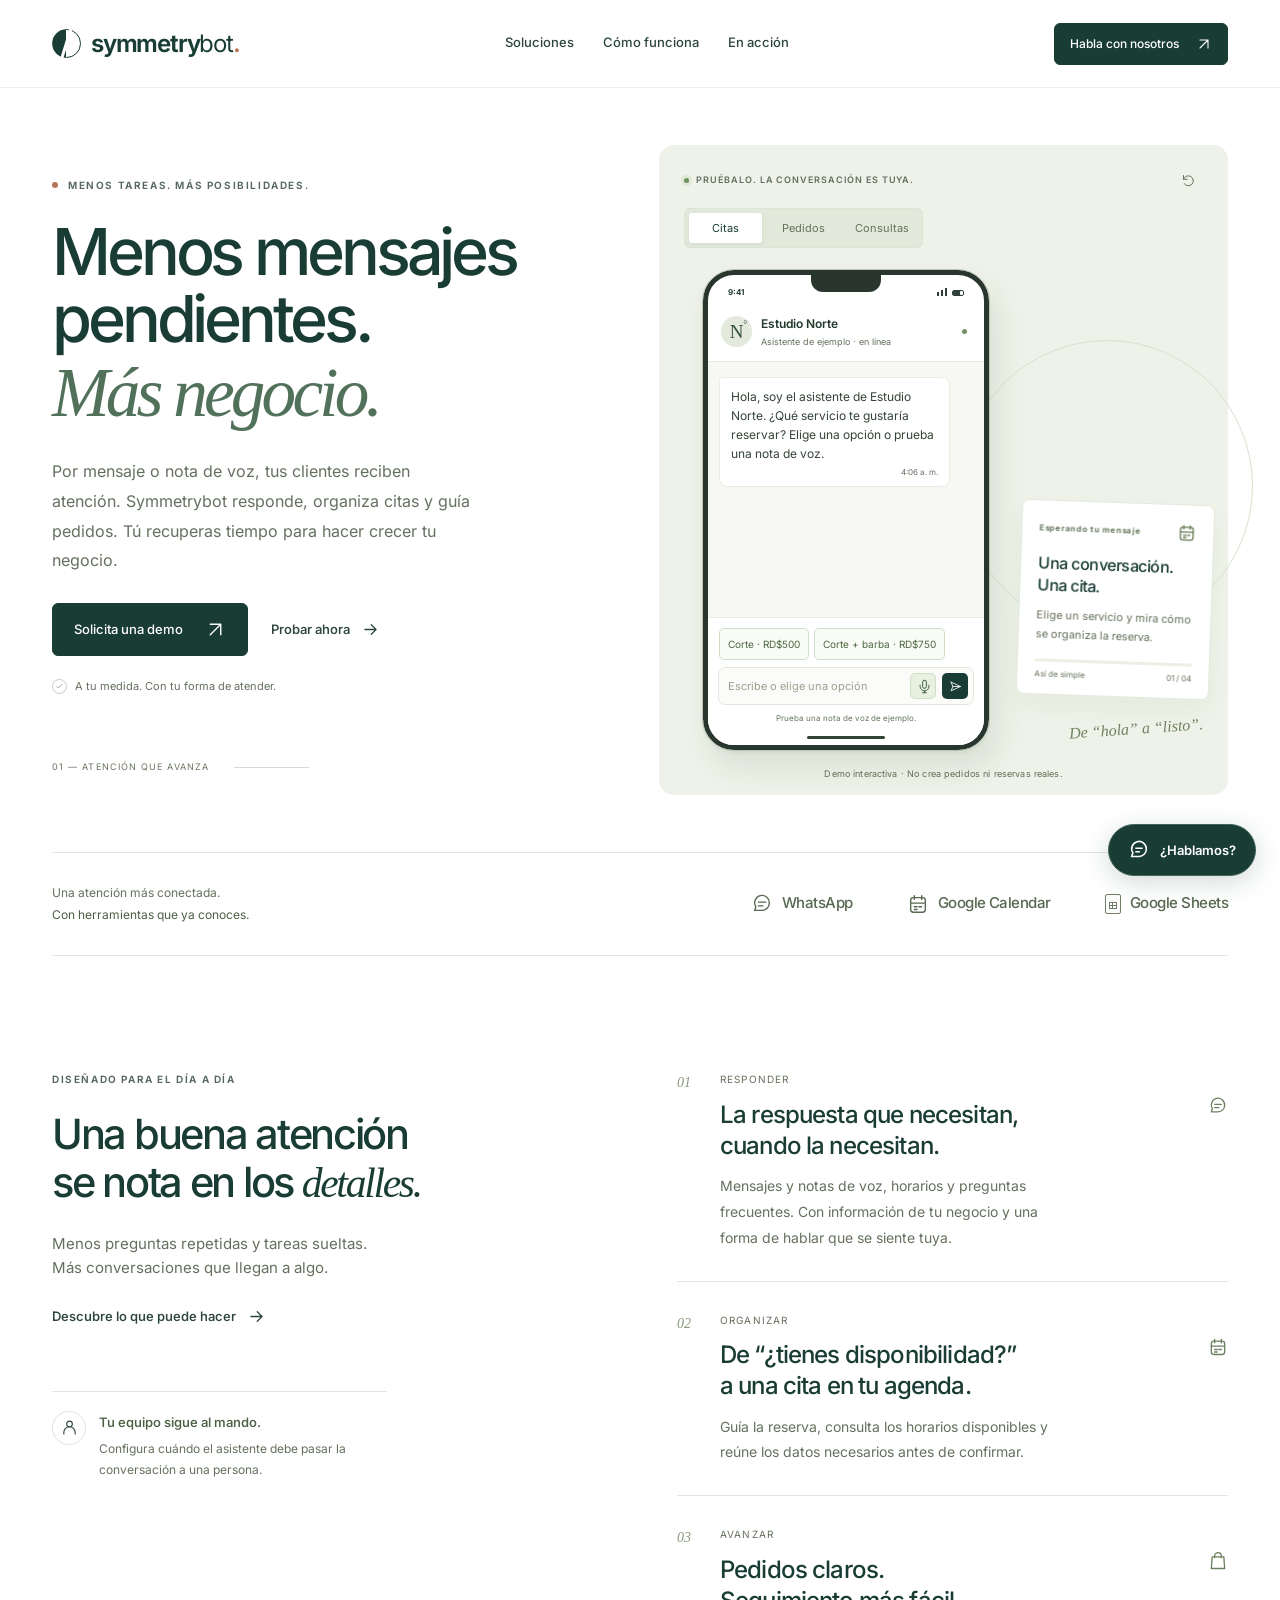
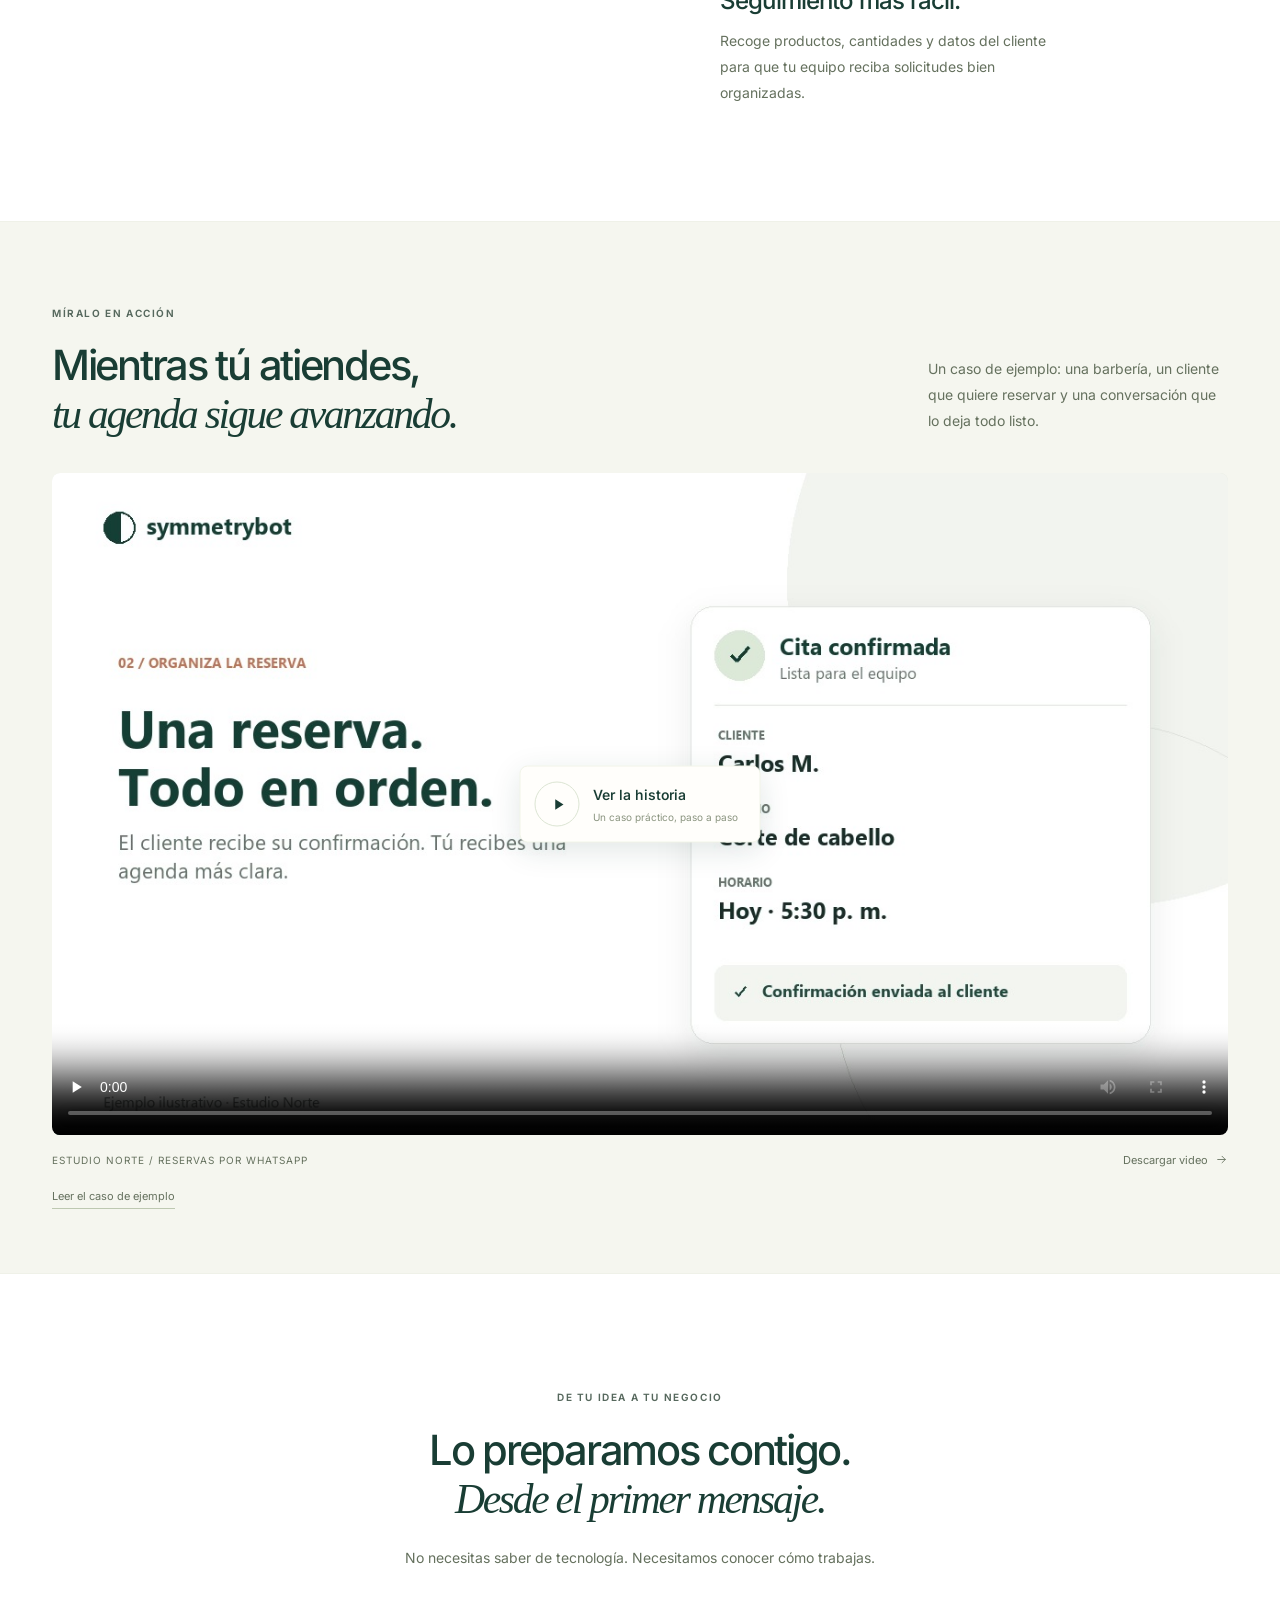
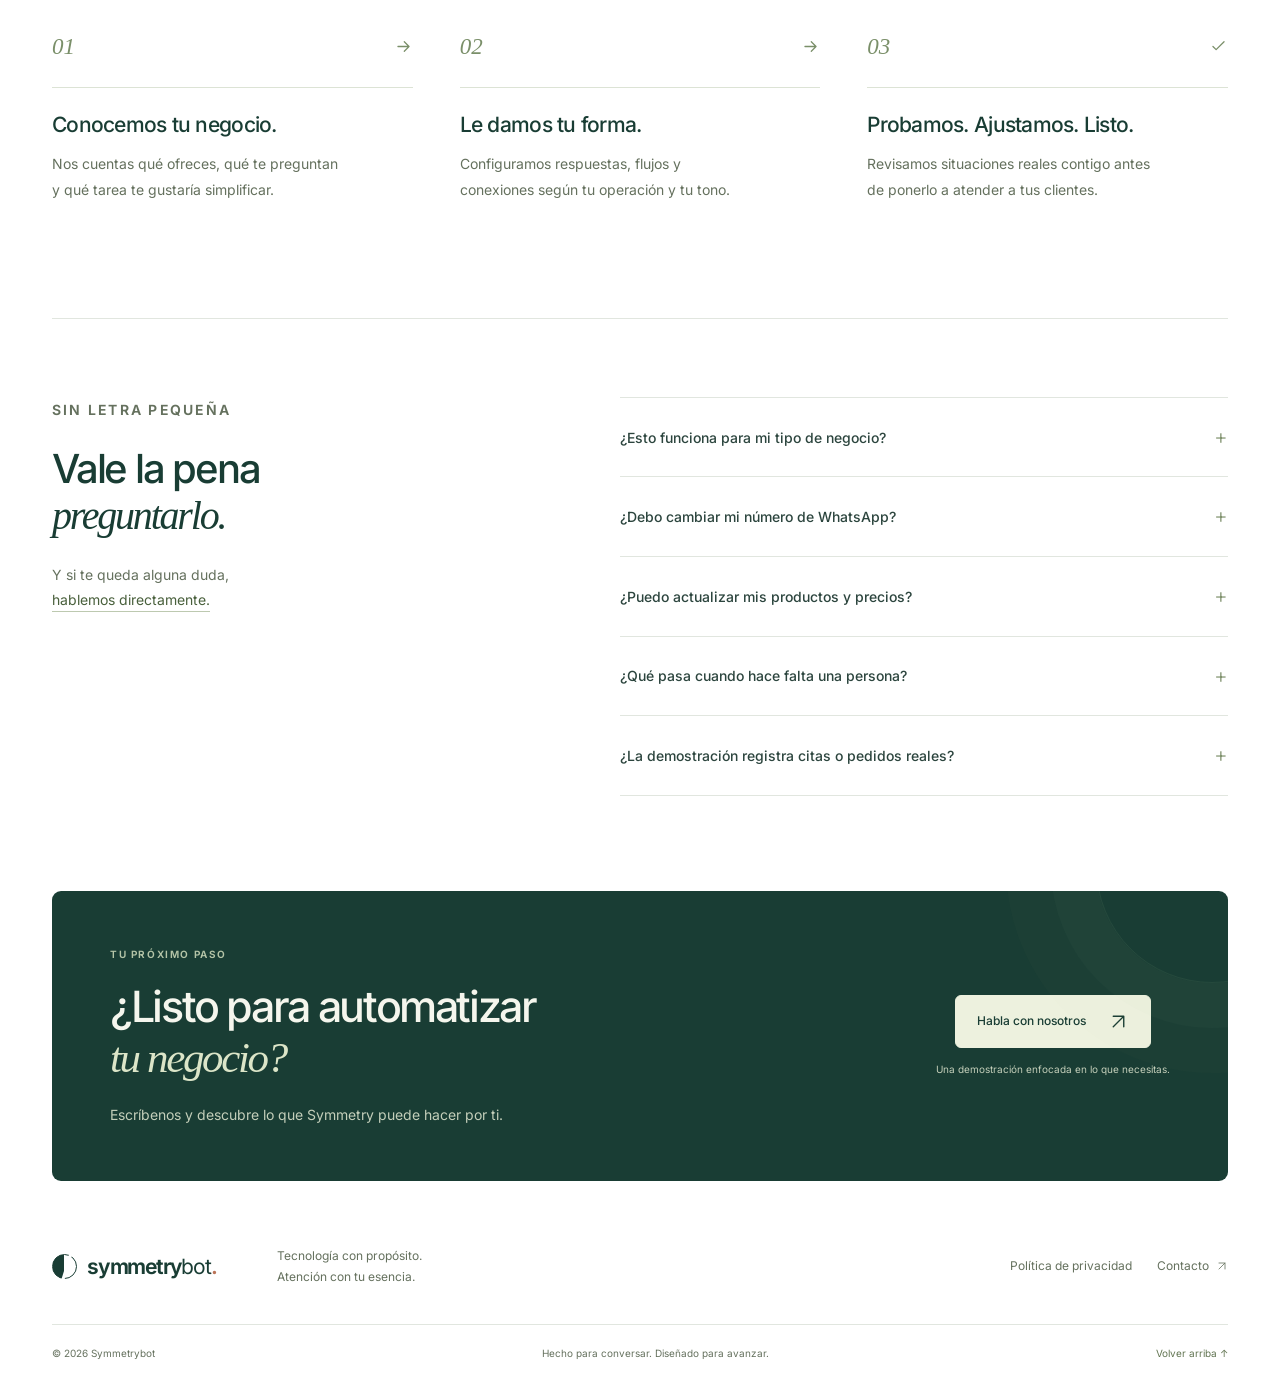
==== commit 64d9a725: "Añadir chatbot de n8n y actualizar WhatsApp y correo de demos Integra el asistente comercial de Symm" ====
--- a/index.html
+++ b/index.html
@@ -30,7 +30,7 @@
   <div class="container nav-inner">
     <a class="brand" href="#inicio" aria-label="Symmetrybot, inicio"><span class="brand-mark" aria-hidden="true"></span>symmetry<span class="brand-light">bot</span><span class="brand-period">.</span></a>
     <nav id="siteNav" class="site-nav" aria-label="Navegación principal"><a href="#soluciones">Soluciones</a><a href="#como-funciona">Cómo funciona</a><a href="#caso-practico">En acción</a></nav>
-    <a class="button button-small nav-contact" href="#contacto">Hablemos de tu negocio <svg class="icon"><use href="#i-up"/></svg></a>
+    <a class="button button-small nav-contact" href="https://wa.me/18099641618" target="_blank" rel="noopener noreferrer">Habla con nosotros <svg class="icon"><use href="#i-up"/></svg></a>
     <button class="menu-toggle" id="menuToggle" type="button" aria-label="Abrir menú" aria-expanded="false" aria-controls="siteNav"><span></span><span></span></button>
   </div>
 </header>
@@ -41,7 +41,7 @@
       <p class="eyebrow"><span></span> MENOS TAREAS. MÁS POSIBILIDADES.</p>
       <h1>Menos mensajes<br>pendientes.<br><em>Más negocio.</em></h1>
       <p class="hero-description">Por mensaje o nota de voz, tus clientes reciben atención. Symmetrybot responde, organiza citas y guía pedidos. Tú recuperas tiempo para hacer crecer tu negocio.</p>
-      <div class="hero-actions"><a class="button" href="#contacto">Quiero mi demostración <svg class="icon"><use href="#i-up"/></svg></a><a class="text-link" href="#demo">Probar ahora <svg class="icon"><use href="#i-arrow"/></svg></a></div>
+      <div class="hero-actions"><a class="button" href="mailto:symmetrybot.app@gmail.com?subject=Quiero%20una%20demo%20de%20Symmetrybot">Solicita una demo <svg class="icon"><use href="#i-up"/></svg></a><a class="text-link" href="#demo">Probar ahora <svg class="icon"><use href="#i-arrow"/></svg></a></div>
       <div class="hero-note"><span class="mini-check"><svg class="icon"><use href="#i-check"/></svg></span> A tu medida. Con tu forma de atender.</div>
       <div class="hero-index"><span>01 — ATENCIÓN QUE AVANZA</span><span class="index-line"></span></div>
     </div>
@@ -78,10 +78,10 @@
     <details class="video-transcript"><summary>Leer el caso de ejemplo</summary><p>Mientras el equipo de Estudio Norte atiende en el local, un cliente escribe para reservar un corte. El asistente presenta los servicios, ofrece un horario de ejemplo, pide el nombre y solicita confirmación. La cita queda organizada en la demostración. Si el cliente necesita ayuda de una persona, la conversación se deriva al equipo.</p><p>¿Listo para automatizar tu negocio? Escríbenos y descubre lo que Symmetry puede hacer por ti.</p></details>
   </div></section>
   <section class="section container process-section" id="como-funciona"><div class="process-heading reveal"><p class="eyebrow">DE TU IDEA A TU NEGOCIO</p><h2>Lo preparamos contigo.<br><em>Desde el primer mensaje.</em></h2><p>No necesitas saber de tecnología. Necesitamos conocer cómo trabajas.</p></div><div class="process-grid"><article class="reveal"><div class="step-top"><span>01</span><svg class="icon"><use href="#i-arrow"/></svg></div><h3>Conocemos tu negocio.</h3><p>Nos cuentas qué ofreces, qué te preguntan y qué tarea te gustaría simplificar.</p></article><article class="reveal"><div class="step-top"><span>02</span><svg class="icon"><use href="#i-arrow"/></svg></div><h3>Le damos tu forma.</h3><p>Configuramos respuestas, flujos y conexiones según tu operación y tu tono.</p></article><article class="reveal"><div class="step-top"><span>03</span><svg class="icon"><use href="#i-check"/></svg></div><h3>Probamos. Ajustamos. Listo.</h3><p>Revisamos situaciones reales contigo antes de ponerlo a atender a tus clientes.</p></article></div></section>
-  <section class="faq-section container" id="preguntas"><div class="reveal"><p class="eyebrow">SIN LETRA PEQUEÑA</p><h2>Vale la pena<br><em>preguntarlo.</em></h2><p>Y si te queda alguna duda,<br><a href="mailto:eddyxtreme03@gmail.com" class="inline-link">hablemos directamente.</a></p></div><div class="faq-list reveal"><details><summary>¿Esto funciona para mi tipo de negocio?<span aria-hidden="true">+</span></summary><p>Podemos adaptar las conversaciones a restaurantes, barberías, salones y tiendas. En la demostración revisamos tu caso y qué procesos tiene sentido automatizar.</p></details><details><summary>¿Debo cambiar mi número de WhatsApp?<span aria-hidden="true">+</span></summary><p>Depende de tu cuenta y del método de integración disponible. Revisamos la compatibilidad antes de conectar el número.</p></details><details><summary>¿Puedo actualizar mis productos y precios?<span aria-hidden="true">+</span></summary><p>Sí. Podemos configurarlo para consultar la información que tu negocio gestione en una hoja de cálculo.</p></details><details><summary>¿Qué pasa cuando hace falta una persona?<span aria-hidden="true">+</span></summary><p>Definimos contigo los límites del asistente y los casos en los que debe pedir ayuda a tu equipo. La atención humana sigue siendo parte del proceso.</p></details><details><summary>¿La demostración registra citas o pedidos reales?<span aria-hidden="true">+</span></summary><p>No. El chat de esta página es una simulación local. No envía tus mensajes ni crea reservas, pedidos o cobros. Un asistente conectado a tu negocio se configura y prueba por separado.</p></details></div></section>
-  <section class="contact-section container" id="contacto"><div class="contact-box reveal"><div><p class="eyebrow">TU PRÓXIMO PASO</p><h2>¿Listo para automatizar<br><em>tu negocio?</em></h2><p>Escríbenos y descubre lo que Symmetry puede hacer por ti.</p></div><div class="contact-action"><a class="button button-cream" href="mailto:eddyxtreme03@gmail.com?subject=Quiero%20una%20demo%20de%20Symmetrybot&body=Hola%2C%20quiero%20una%20demostraci%C3%B3n%20de%20Symmetrybot.%0D%0A%0D%0AMi%20negocio%20es%3A%20%0D%0AMe%20gustar%C3%ADa%20automatizar%3A%20">Hablemos de tu negocio <svg class="icon"><use href="#i-up"/></svg></a><span>Una demostración enfocada en lo que necesitas.</span></div></div></section>
+  <section class="faq-section container" id="preguntas"><div class="reveal"><p class="eyebrow">SIN LETRA PEQUEÑA</p><h2>Vale la pena<br><em>preguntarlo.</em></h2><p>Y si te queda alguna duda,<br><a href="mailto:symmetrybot.app@gmail.com" class="inline-link">hablemos directamente.</a></p></div><div class="faq-list reveal"><details><summary>¿Esto funciona para mi tipo de negocio?<span aria-hidden="true">+</span></summary><p>Podemos adaptar las conversaciones a restaurantes, barberías, salones y tiendas. En la demostración revisamos tu caso y qué procesos tiene sentido automatizar.</p></details><details><summary>¿Debo cambiar mi número de WhatsApp?<span aria-hidden="true">+</span></summary><p>Depende de tu cuenta y del método de integración disponible. Revisamos la compatibilidad antes de conectar el número.</p></details><details><summary>¿Puedo actualizar mis productos y precios?<span aria-hidden="true">+</span></summary><p>Sí. Podemos configurarlo para consultar la información que tu negocio gestione en una hoja de cálculo.</p></details><details><summary>¿Qué pasa cuando hace falta una persona?<span aria-hidden="true">+</span></summary><p>Definimos contigo los límites del asistente y los casos en los que debe pedir ayuda a tu equipo. La atención humana sigue siendo parte del proceso.</p></details><details><summary>¿La demostración registra citas o pedidos reales?<span aria-hidden="true">+</span></summary><p>No. El chat de esta página es una simulación local. No envía tus mensajes ni crea reservas, pedidos o cobros. Un asistente conectado a tu negocio se configura y prueba por separado.</p></details></div></section>
+  <section class="contact-section container" id="contacto"><div class="contact-box reveal"><div><p class="eyebrow">TU PRÓXIMO PASO</p><h2>¿Listo para automatizar<br><em>tu negocio?</em></h2><p>Escríbenos y descubre lo que Symmetry puede hacer por ti.</p></div><div class="contact-action"><a class="button button-cream" href="https://wa.me/18099641618" target="_blank" rel="noopener noreferrer">Habla con nosotros <svg class="icon"><use href="#i-up"/></svg></a><span>Una demostración enfocada en lo que necesitas.</span></div></div></section>
 </main>
-<footer class="site-footer container"><div class="footer-top"><a class="brand" href="#inicio"><span class="brand-mark" aria-hidden="true"></span>symmetry<span class="brand-light">bot</span><span class="brand-period">.</span></a><p>Tecnología con propósito.<br>Atención con tu esencia.</p><div><a href="#privacidad">Política de privacidad</a><a href="mailto:eddyxtreme03@gmail.com">Contacto <svg class="icon"><use href="#i-up"/></svg></a></div></div><div class="footer-bottom"><span>© 2026 Symmetrybot</span><span>Hecho para conversar. Diseñado para avanzar.</span><a href="#inicio">Volver arriba ↑</a></div></footer>
+<footer class="site-footer container"><div class="footer-top"><a class="brand" href="#inicio"><span class="brand-mark" aria-hidden="true"></span>symmetry<span class="brand-light">bot</span><span class="brand-period">.</span></a><p>Tecnología con propósito.<br>Atención con tu esencia.</p><div><a href="#privacidad">Política de privacidad</a><a href="mailto:symmetrybot.app@gmail.com">Contacto <svg class="icon"><use href="#i-up"/></svg></a></div></div><div class="footer-bottom"><span>© 2026 Symmetrybot</span><span>Hecho para conversar. Diseñado para avanzar.</span><a href="#inicio">Volver arriba ↑</a></div></footer>
 </div>
 <div id="privacyView" hidden><main class="container policy-page"><a class="text-link" href="#inicio">← Volver al inicio</a><p class="eyebrow">TRANSPARENCIA Y DATOS</p><h1>Política de <em>privacidad.</em></h1><p class="policy-date">Última actualización: 13 de octubre de 2026</p><article id="policyContent" class="policy-content">
 <section id="privacidad-quienes"><h2>Quiénes somos</h2><p>Symmetrybot (symmetrybot.app) es un servicio que ofrece asistentes automáticos de mensajería para negocios pequeños. Los asistentes responden preguntas de los clientes del negocio y agendan o cancelan citas en el calendario del negocio.</p><p>En esta política, “el negocio” es quien contrata Symmetrybot y “clientes finales” son las personas que escriben al asistente.</p></section>
@@ -93,8 +93,8 @@
 <section id="privacidad-derechos"><h2>Tus derechos y cómo retirar el acceso</h2><ul><li>Puedes retirar el acceso de Symmetrybot a tu cuenta de Google en cualquier momento desde <a href="https://myaccount.google.com/permissions" rel="noopener noreferrer" target="_blank">myaccount.google.com/permissions</a>.</li><li>Puedes pedirnos acceso, corrección o eliminación de tus datos escribiendo al correo de contacto.</li><li>Si eres cliente final de un negocio que usa Symmetrybot, también puedes hacer esa solicitud al negocio o a nosotros.</li></ul></section>
 <section id="privacidad-seguridad"><h2>Seguridad</h2><p>Aplicamos medidas razonables para proteger los datos, como limitar quién tiene acceso y guardar las credenciales de conexión en la plataforma de automatización. Ningún sistema es completamente seguro, y no podemos garantizar una protección absoluta.</p></section>
 <section id="privacidad-cambios"><h2>Cambios en esta política</h2><p>Si cambiamos esta política, publicaremos la nueva versión en esta página con su fecha de actualización.</p></section>
-<section id="privacidad-contacto"><h2>Contacto</h2><p>Para cualquier pregunta o solicitud sobre tus datos, escríbenos a <a href="mailto:eddyxtreme03@gmail.com">eddyxtreme03@gmail.com</a>.</p></section>
+<section id="privacidad-contacto"><h2>Contacto</h2><p>Para cualquier pregunta o solicitud sobre tus datos, escríbenos a <a href="mailto:symmetrybot.app@gmail.com">symmetrybot.app@gmail.com</a>.</p></section>
 
-</article></main><footer class="policy-footer container">© 2026 Symmetrybot · <a href="mailto:eddyxtreme03@gmail.com">eddyxtreme03@gmail.com</a></footer></div>
+</article></main><footer class="policy-footer container">© 2026 Symmetrybot · <a href="mailto:symmetrybot.app@gmail.com">symmetrybot.app@gmail.com</a></footer></div>
 </body>
 </html>
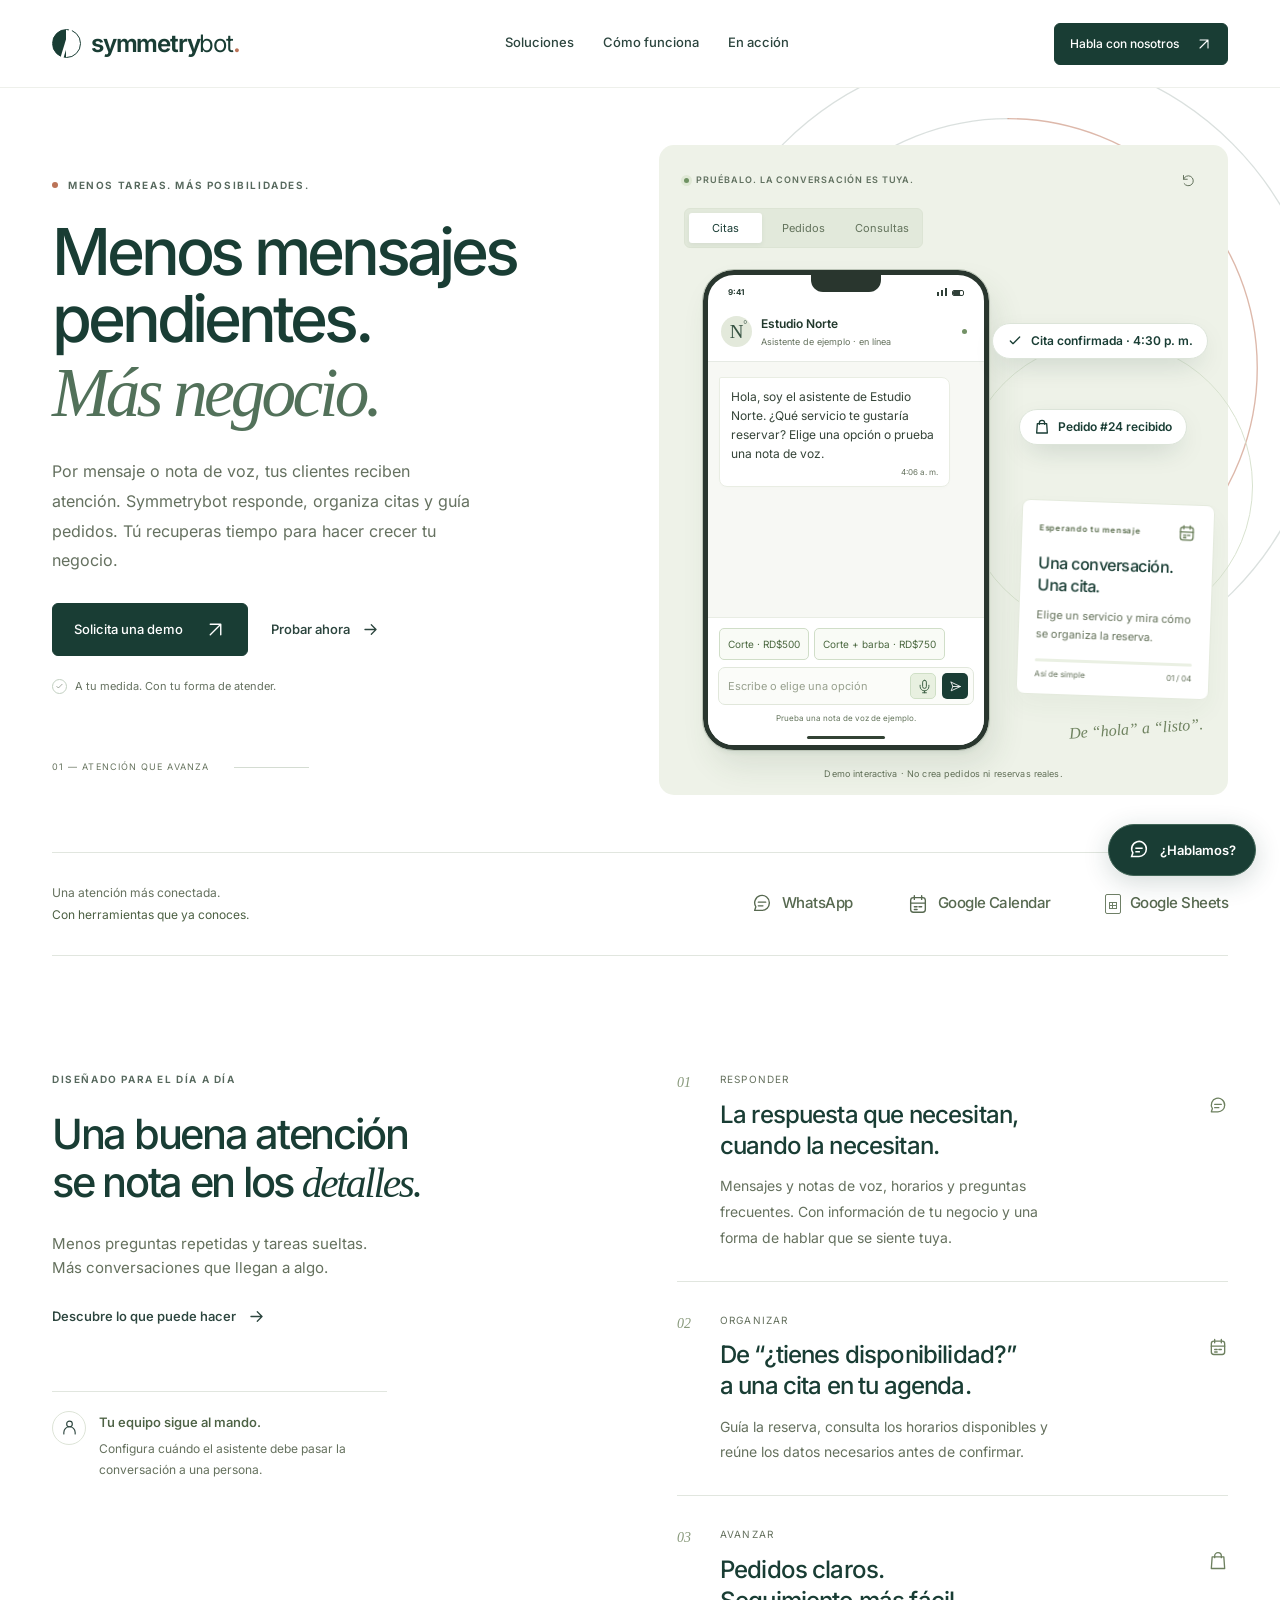
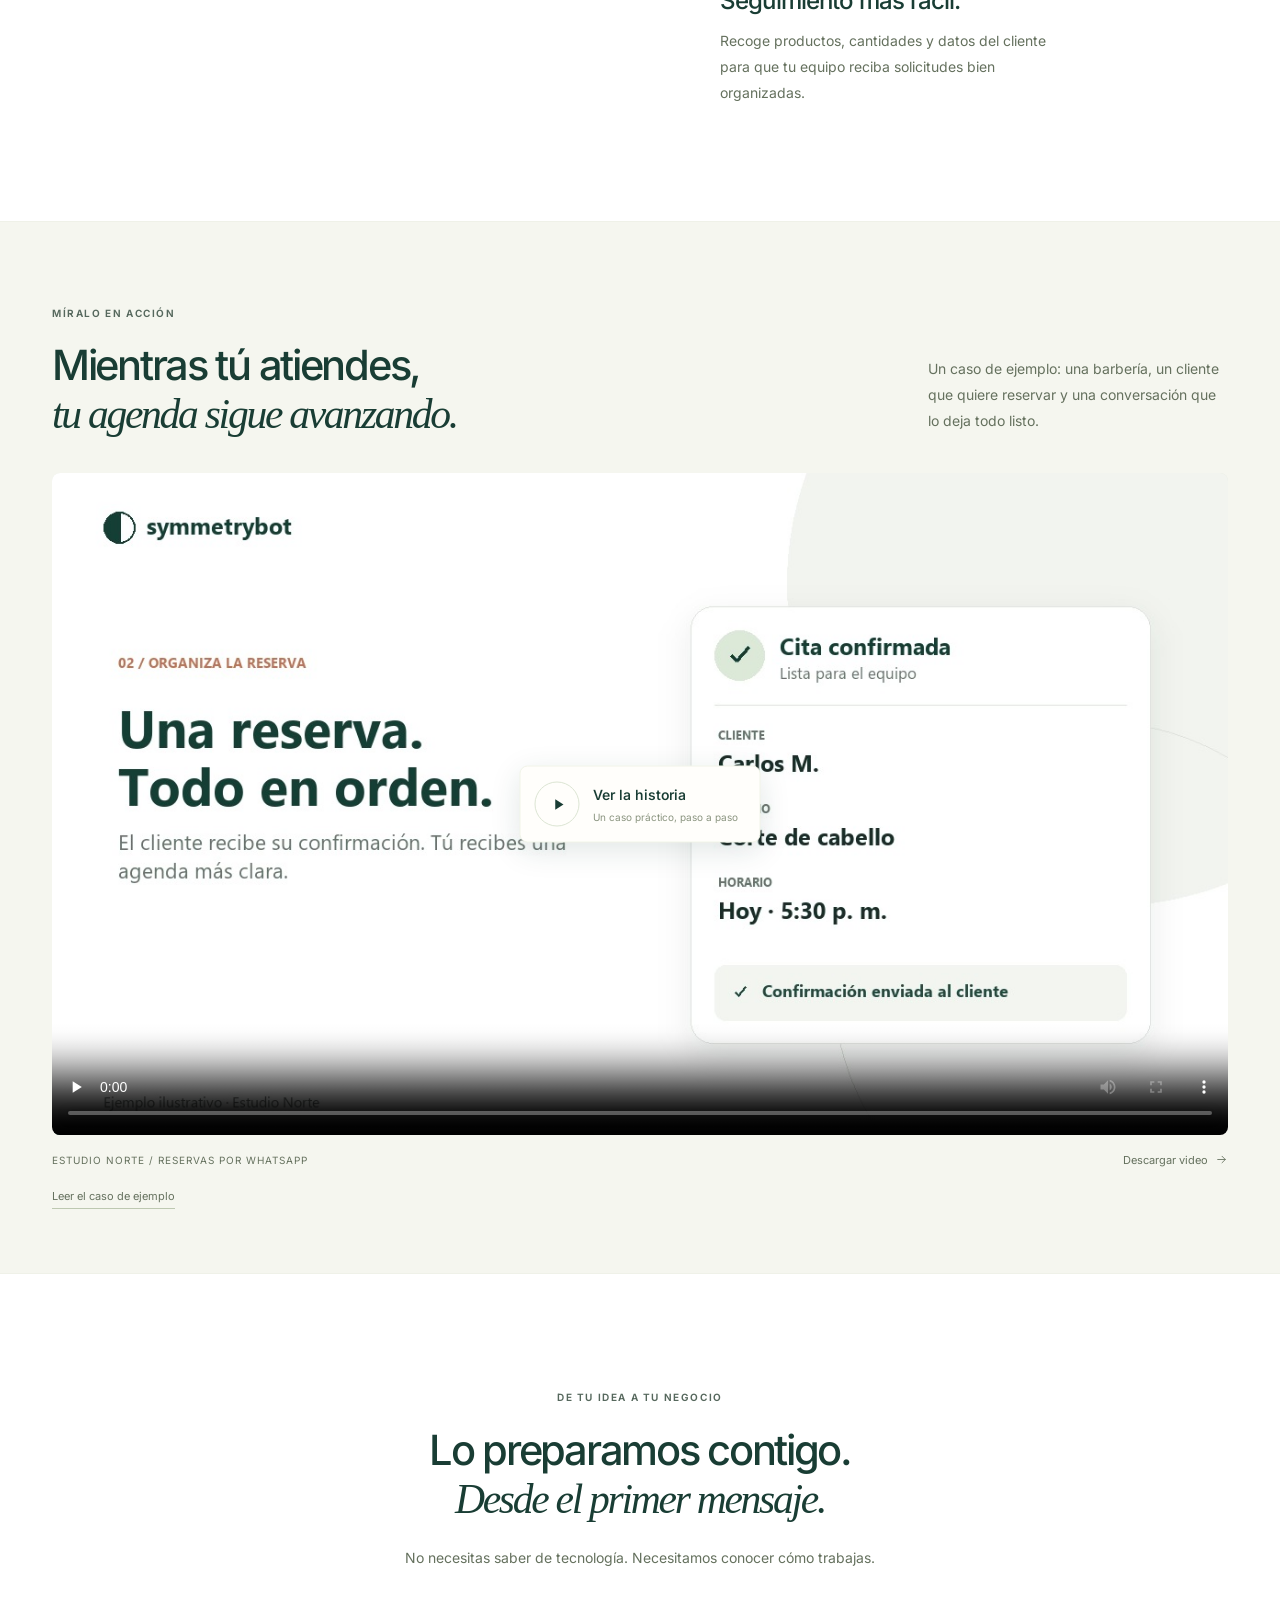
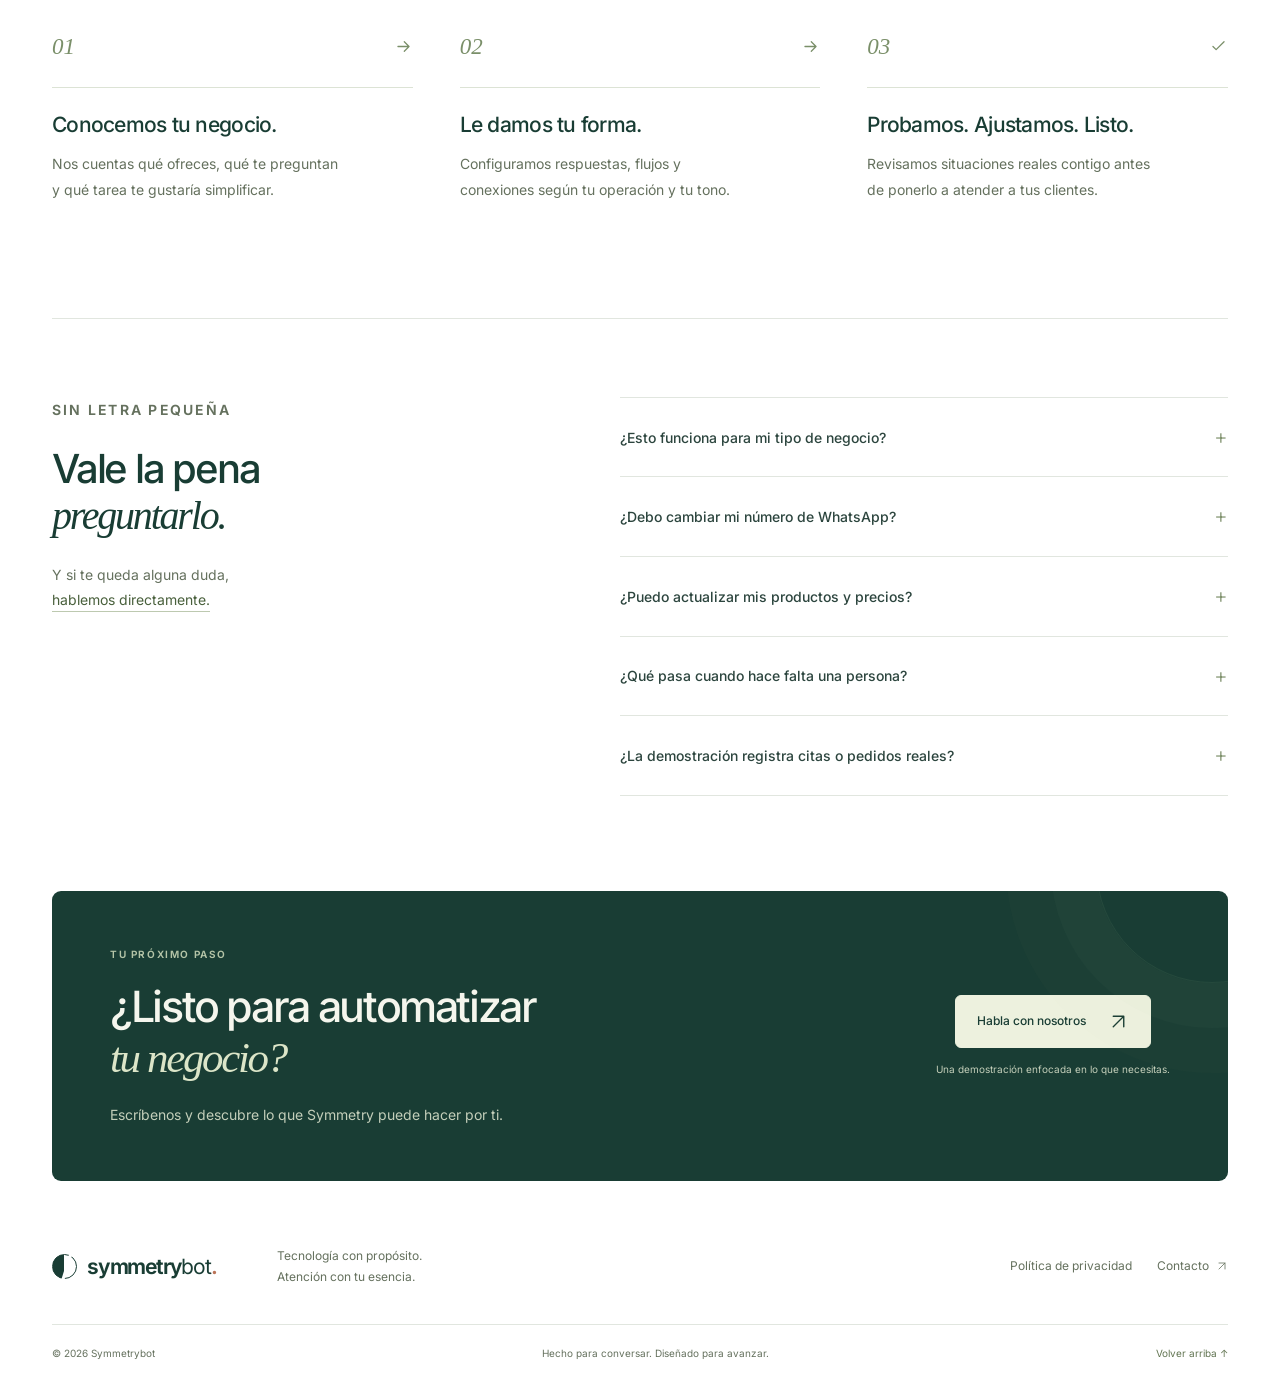
==== commit 15537801: "Add files via upload" ====
--- a/index.html
+++ b/index.html
@@ -8,8 +8,10 @@
   <title>Symmetrybot — Menos mensajes pendientes. Más negocio.</title>
   <link rel="icon" href="assets/favicon.svg" type="image/svg+xml">
   <link rel="stylesheet" href="styles.css">
+  <link rel="stylesheet" href="motion.css">
   <script src="demo.js" defer></script>
   <script src="site.js" defer></script>
+  <script src="motion.js" defer></script>
 </head>
 <body>
 <svg class="svg-library" xmlns="http://www.w3.org/2000/svg" aria-hidden="true"><defs>
@@ -37,6 +39,7 @@
 <div id="landingView">
 <main id="contenido">
   <section class="hero container" id="inicio">
+    <svg class="hero-art" viewBox="0 0 600 600" aria-hidden="true"><path pathLength="1" class="" d="M300 20a280 280 0 0 0 0 560"/><path pathLength="1" class="" d="M300 20a280 280 0 0 1 0 560"/><path pathLength="1" class="" d="M300 80a220 220 0 0 0 0 440"/><path pathLength="1" class="acc" d="M300 80a220 220 0 0 1 0 440"/><path pathLength="1" class="acc" d="M300 140a160 160 0 0 0 0 320"/><path pathLength="1" class="" d="M300 140a160 160 0 0 1 0 320"/></svg>
     <div class="hero-copy">
       <p class="eyebrow"><span></span> MENOS TAREAS. MÁS POSIBILIDADES.</p>
       <h1>Menos mensajes<br>pendientes.<br><em>Más negocio.</em></h1>
@@ -57,6 +60,7 @@
           <div class="phone-home" aria-hidden="true"></div>
         </div>
         <aside class="outcome" aria-live="polite" aria-atomic="true"><span class="outcome-top"><span id="outcomeStatus">EN CONVERSACIÓN</span><svg class="icon"><use href="#i-calendar"/></svg></span><strong id="outcomeTitle">Una conversación.<br>El siguiente paso, resuelto.</strong><p id="outcomeDetail">Prueba una reserva y mira cómo avanza.</p><div class="progress-track"><span id="outcomeProgress"></span></div><div class="outcome-bottom"><span>Así de simple</span><span id="demoStep">01 / 04</span></div></aside>
+        <span class="float-chip chip-a" aria-hidden="true"><svg class="icon"><use href="#i-check"/></svg> Cita confirmada · 4:30 p. m.</span><span class="float-chip chip-b" aria-hidden="true"><svg class="icon"><use href="#i-bag"/></svg> Pedido #24 recibido</span>
         <span class="board-caption" aria-hidden="true">De “hola” a “listo”.</span>
       </div>
       <p class="simulation-note">Demo interactiva · No crea pedidos ni reservas reales.</p>
@@ -94,7 +98,7 @@
 <section id="privacidad-seguridad"><h2>Seguridad</h2><p>Aplicamos medidas razonables para proteger los datos, como limitar quién tiene acceso y guardar las credenciales de conexión en la plataforma de automatización. Ningún sistema es completamente seguro, y no podemos garantizar una protección absoluta.</p></section>
 <section id="privacidad-cambios"><h2>Cambios en esta política</h2><p>Si cambiamos esta política, publicaremos la nueva versión en esta página con su fecha de actualización.</p></section>
 <section id="privacidad-contacto"><h2>Contacto</h2><p>Para cualquier pregunta o solicitud sobre tus datos, escríbenos a <a href="mailto:symmetrybot.app@gmail.com">symmetrybot.app@gmail.com</a>.</p></section>
-
+
 </article></main><footer class="policy-footer container">© 2026 Symmetrybot · <a href="mailto:symmetrybot.app@gmail.com">symmetrybot.app@gmail.com</a></footer></div>
 </body>
 </html>
--- a/motion.css
+++ b/motion.css
@@ -0,0 +1,49 @@
+/* Symmetrybot · capa de movimiento e ilustración. Se carga DESPUÉS de styles.css.
+   Tokens y curvas de transitions.dev. Todo respeta prefers-reduced-motion. */
+:root{--m-ease:cubic-bezier(.22,1,.36,1);--m-quick:150ms;--m-fast:250ms;--m-slow:500ms;--m-blur:3px;--m-dist:12px;--m-green:#193d34;--m-clay:#bb7357}
+.hero{position:relative}.hero>*{position:relative;z-index:1}.phone-stage{position:relative}
+/* Ilustración: arcos espejo (la simetría de la marca) detrás del hero */
+.hero-art{position:absolute!important;z-index:0!important;top:-60px;right:-120px;width:min(680px,70vw);pointer-events:none;fill:none;stroke-linecap:round}
+.hero-art path{stroke:var(--m-green);stroke-width:1.2;opacity:.16}
+.hero-art path.acc{stroke:var(--m-clay);opacity:.5}
+.float-chip{position:absolute;z-index:3;display:inline-flex;align-items:center;gap:8px;padding:9px 14px;border-radius:999px;background:#fff;color:var(--m-green);border:1px solid #dce4d9;box-shadow:0 10px 28px -10px #193d3440;font:600 12px/1.2 Inter,'Segoe UI',system-ui,sans-serif;white-space:nowrap;pointer-events:none}
+.float-chip .icon{width:16px;height:16px;fill:none;stroke:currentColor;stroke-width:2}
+.chip-a{top:11%;right:-1%}.chip-b{top:29%;right:3%}
+@media(max-width:1040px){.float-chip{display:none}.hero-art{opacity:.6}}
+/* Interacciones (siempre activas, son cortas) */
+.button .icon,.text-link .icon{transition:translate var(--m-fast) var(--m-ease)}
+.button:hover .icon{translate:3px -3px}.text-link:hover .icon{translate:4px 0}
+.solution-row,.process-grid article{transition:translate var(--m-fast) var(--m-ease)}
+.solution-row:hover{translate:6px 0}.process-grid article:hover{translate:0 -4px}
+/* FAQ: <details> animado sin tocar el HTML (Chromium/Safari reciente; el resto abre directo) */
+.faq-list details{interpolate-size:allow-keywords}
+.faq-list details::details-content{block-size:0;opacity:0;overflow:clip;transition:block-size var(--m-fast) var(--m-ease),opacity var(--m-fast) var(--m-ease),content-visibility var(--m-fast) allow-discrete}
+.faq-list details[open]::details-content{block-size:auto;opacity:1}
+.faq-list summary span{display:inline-block;transition:rotate var(--m-fast) var(--m-ease)}
+.faq-list details[open] summary span{rotate:45deg}
+.site-header{transition:box-shadow var(--m-fast) var(--m-ease)}.site-header.is-scrolled{box-shadow:0 8px 24px -16px #193d3455}
+/* Chat flotante: apertura con origen en el botón */
+.sb-panel:not([hidden]){transform-origin:100% 100%;animation:m-pop var(--m-fast) var(--m-ease) both}
+.sb-msg{animation:m-msg .3s var(--m-ease) both}
+@keyframes m-pop{from{opacity:0;transform:translateY(10px) scale(.96);filter:blur(var(--m-blur))}}
+@keyframes m-msg{from{opacity:0;transform:translateY(6px)}}
+@keyframes m-rise{from{opacity:0;transform:translateY(var(--m-dist));filter:blur(var(--m-blur))}}
+@keyframes m-draw{to{stroke-dashoffset:0}}
+@keyframes m-float{50%{translate:0 -8px}}
+@keyframes m-ring{0%{box-shadow:0 6px 26px #193d3430,0 0 0 0 #bb735777}100%{box-shadow:0 6px 26px #193d3430,0 0 0 16px #bb735700}}
+@media(prefers-reduced-motion:no-preference){
+  html{scroll-behavior:smooth}
+  /* Hero: entrada escalonada (texts reveal), solo CSS, sin parpadeo */
+  .hero-copy>*{animation:m-rise var(--m-slow) var(--m-ease) both}
+  .hero-copy>:nth-child(2){animation-delay:70ms}.hero-copy>:nth-child(3){animation-delay:140ms}
+  .hero-copy>:nth-child(4){animation-delay:210ms}.hero-copy>:nth-child(n+5){animation-delay:280ms}
+  .demo-board{animation:m-rise 700ms var(--m-ease) 200ms both}
+  .hero-art path{stroke-dasharray:1;stroke-dashoffset:1;animation:m-draw 1.8s var(--m-ease) forwards}
+  .hero-art path:nth-child(2){animation-delay:.15s}.hero-art path:nth-child(3){animation-delay:.3s}
+  .hero-art path:nth-child(4){animation-delay:.45s}.hero-art path:nth-child(5){animation-delay:.6s}.hero-art path:nth-child(6){animation-delay:.75s}
+  .phone{animation:m-float 7s ease-in-out 1.2s infinite}
+  .float-chip{animation:m-rise var(--m-slow) var(--m-ease) both,m-float 6s ease-in-out infinite}
+  .chip-a{animation-delay:900ms,1.4s}.chip-b{animation-delay:1150ms,2.2s}
+  .sb-launch{animation:m-ring 2.4s ease-out 2.5s 3}
+}
+@media(prefers-reduced-motion:reduce){.hero-art path{stroke-dasharray:none}}
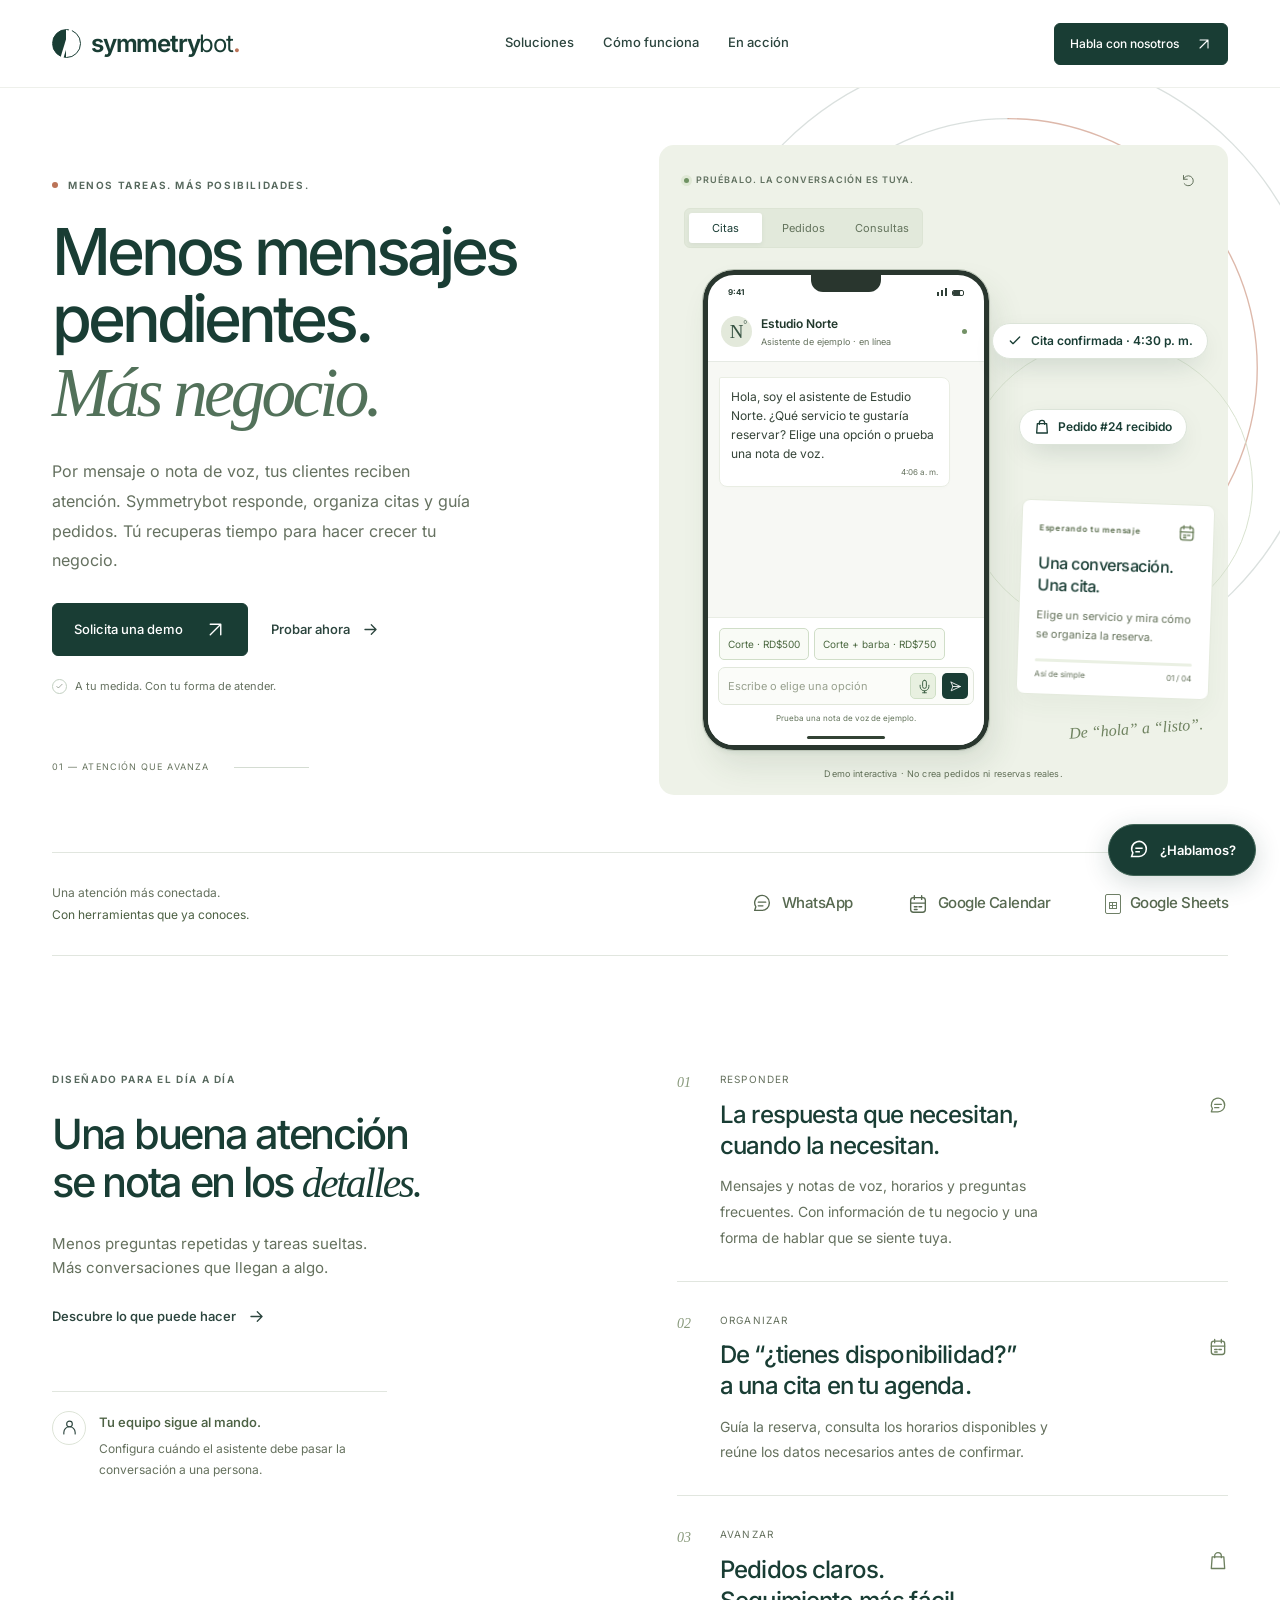
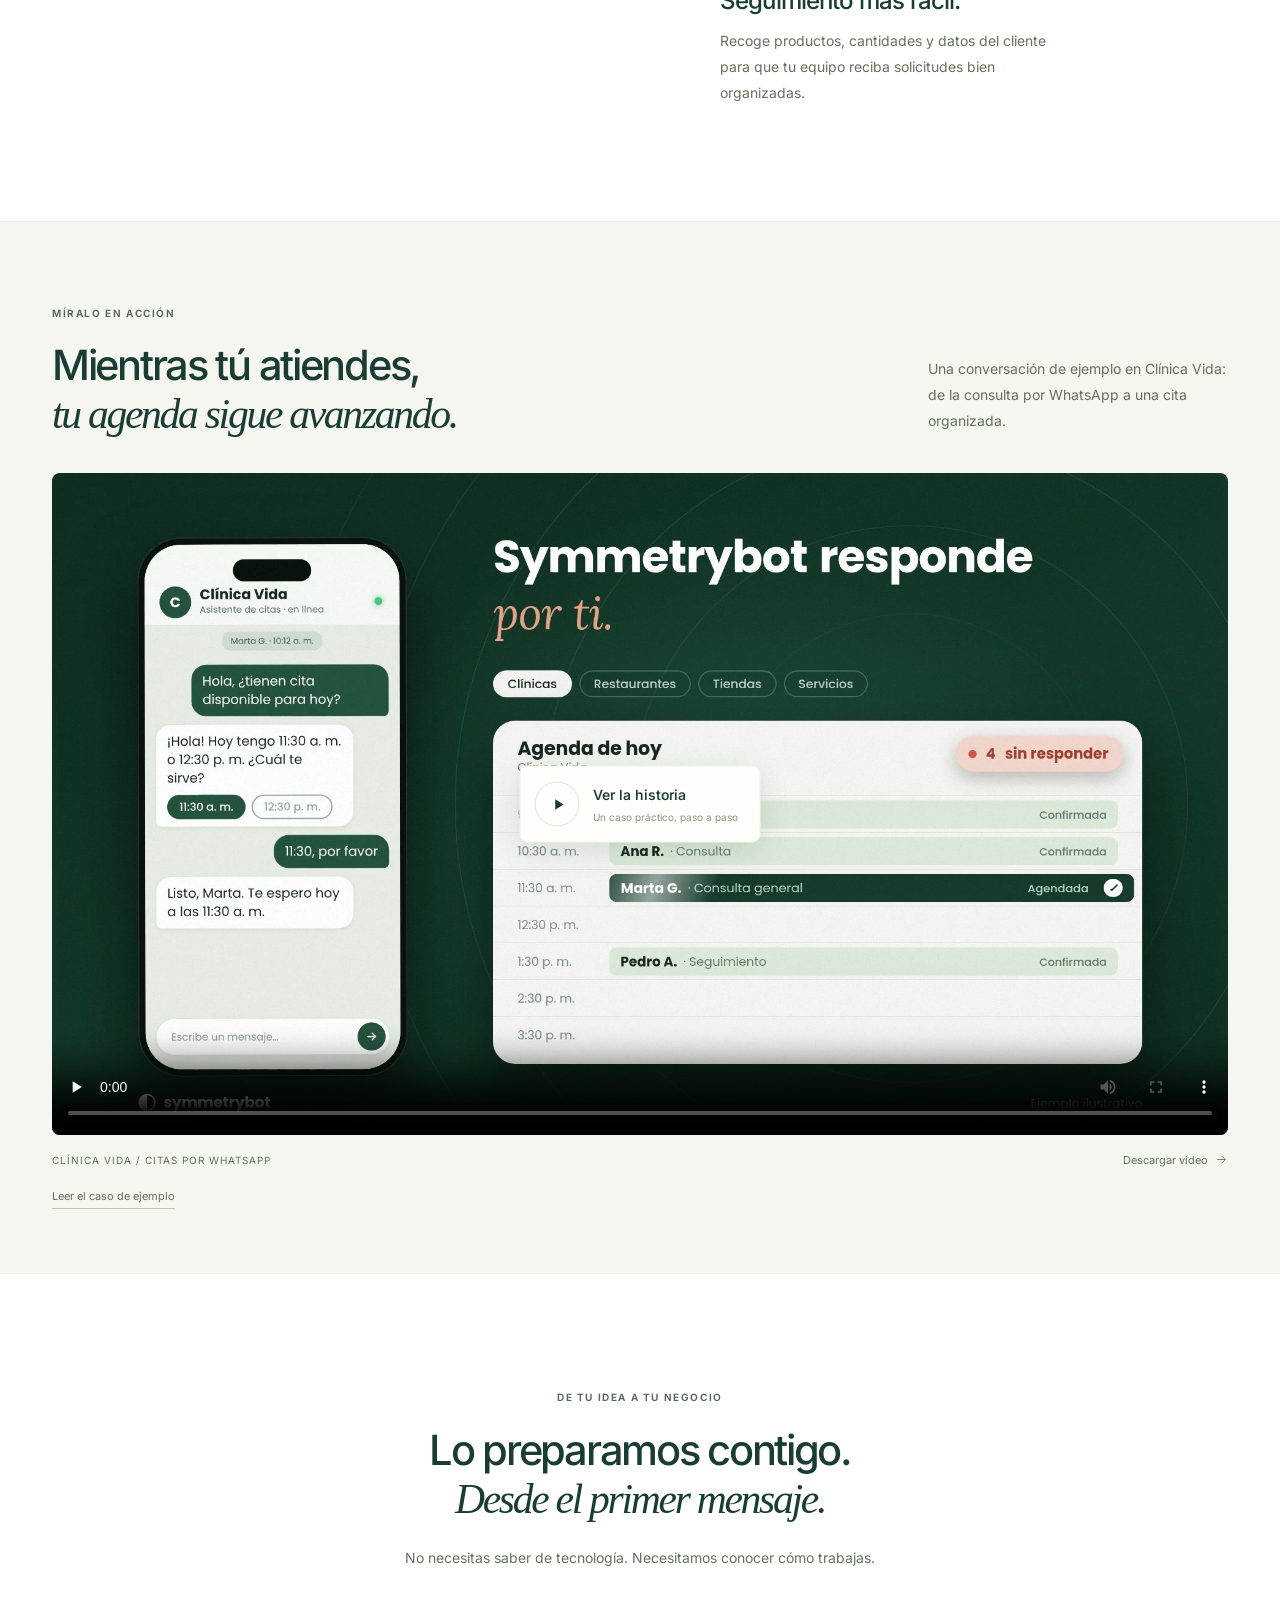
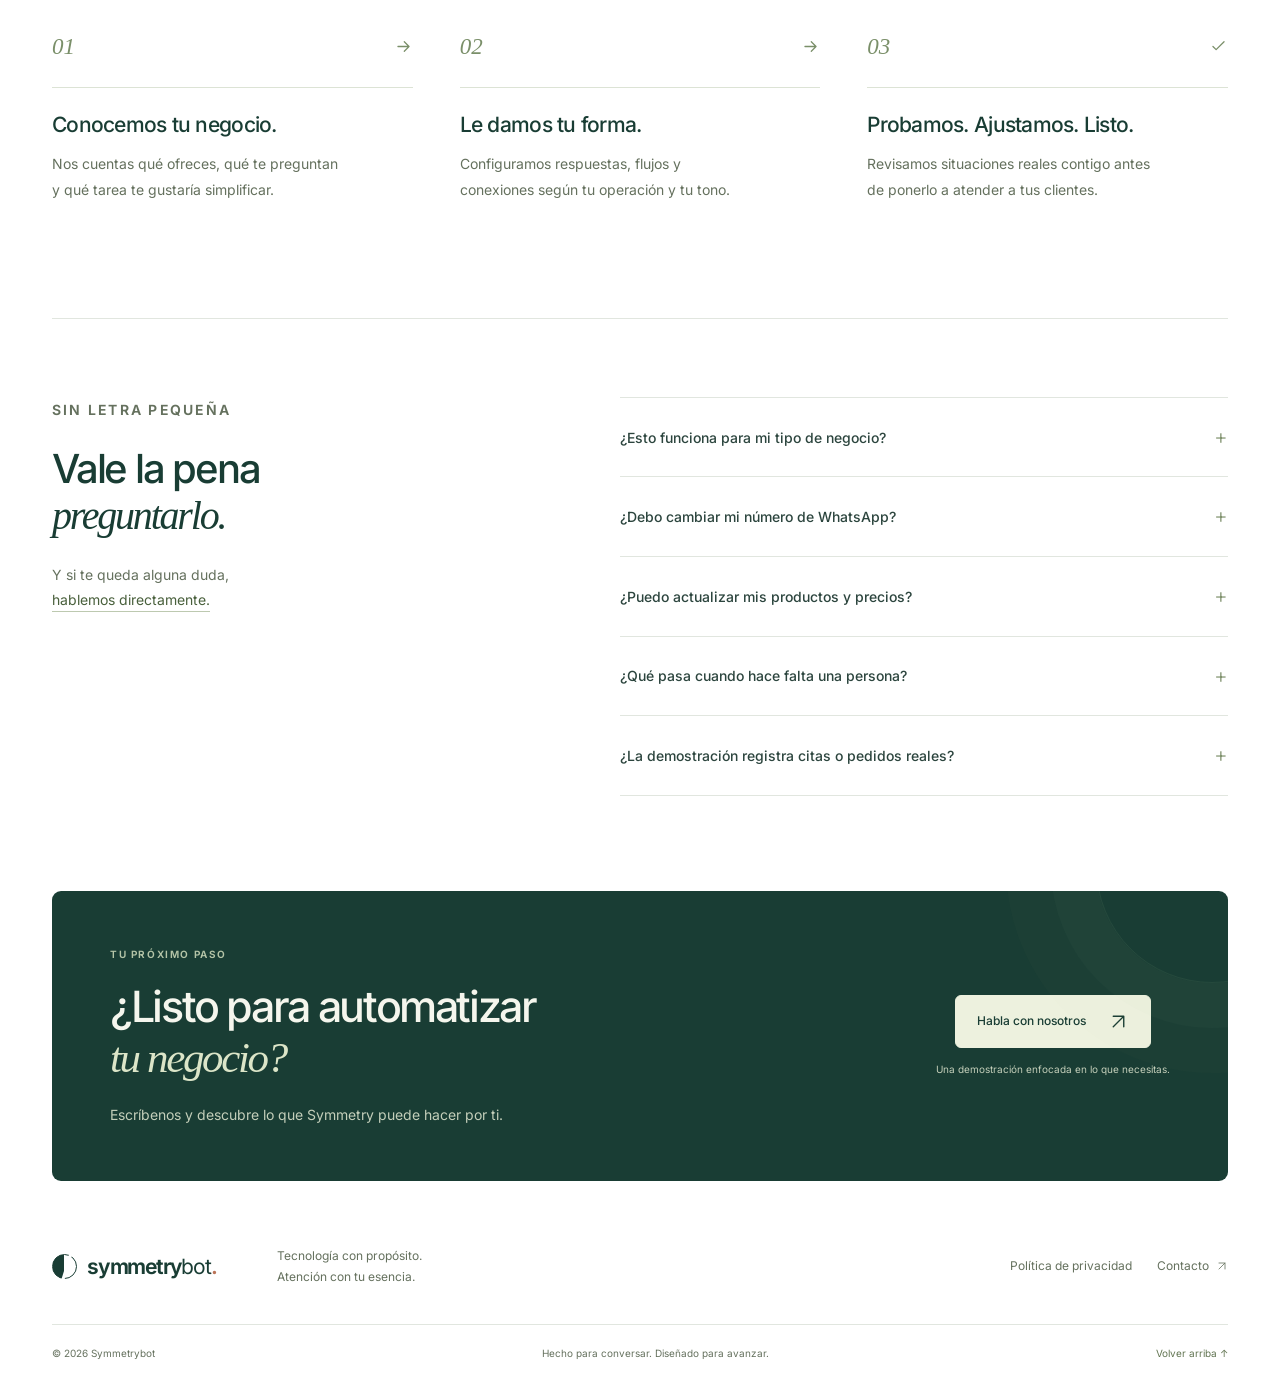
==== commit 44ed235b: "Actualizar video de la página y caso de ejemplo" ====
--- a/index.html
+++ b/index.html
@@ -76,10 +76,10 @@
     </div>
   </section>
   <section class="case-section" id="caso-practico"><div class="container">
-    <div class="case-heading reveal"><div><p class="eyebrow">MÍRALO EN ACCIÓN</p><h2>Mientras tú atiendes,<br><em>tu agenda sigue avanzando.</em></h2></div><p>Un caso de ejemplo: una barbería, un cliente que quiere reservar y una conversación que lo deja todo listo.</p></div>
-    <div class="video-frame reveal"><video id="caseVideo" controls playsinline preload="none" poster="assets/symmetrybot-poster.jpg" aria-label="Demostración en video: una reserva en Estudio Norte"><source src="assets/symmetrybot-demo.mp4" type="video/mp4"><track kind="captions" src="assets/symmetrybot-demo.vtt" srclang="es" label="Español"><p>Tu navegador no reproduce este video. <a href="assets/symmetrybot-demo.mp4">Descárgalo aquí.</a></p></video><button class="video-play" id="videoPlay" aria-label="Reproducir caso práctico" type="button"><span><svg class="icon"><use href="#i-play"/></svg></span> Ver la historia <small>Un caso práctico, paso a paso</small></button></div>
-    <div class="video-meta"><span>ESTUDIO NORTE / RESERVAS POR WHATSAPP</span><a href="assets/symmetrybot-demo.mp4" download>Descargar video <svg class="icon"><use href="#i-arrow"/></svg></a></div>
-    <details class="video-transcript"><summary>Leer el caso de ejemplo</summary><p>Mientras el equipo de Estudio Norte atiende en el local, un cliente escribe para reservar un corte. El asistente presenta los servicios, ofrece un horario de ejemplo, pide el nombre y solicita confirmación. La cita queda organizada en la demostración. Si el cliente necesita ayuda de una persona, la conversación se deriva al equipo.</p><p>¿Listo para automatizar tu negocio? Escríbenos y descubre lo que Symmetry puede hacer por ti.</p></details>
+    <div class="case-heading reveal"><div><p class="eyebrow">MÍRALO EN ACCIÓN</p><h2>Mientras tú atiendes,<br><em>tu agenda sigue avanzando.</em></h2></div><p>Una conversación de ejemplo en Clínica Vida: de la consulta por WhatsApp a una cita organizada.</p></div>
+    <div class="video-frame reveal"><video id="caseVideo" controls playsinline preload="none" poster="assets/symmetrybot-demo-web-poster.jpg" aria-label="Demostración en video: una cita en Clínica Vida"><source src="assets/symmetrybot-demo-web-1080p.mp4" type="video/mp4"><p>Tu navegador no reproduce este video. <a href="assets/symmetrybot-demo-web-1080p.mp4">Descárgalo aquí.</a></p></video><button class="video-play" id="videoPlay" aria-label="Reproducir caso práctico" type="button"><span><svg class="icon"><use href="#i-play"/></svg></span> Ver la historia <small>Un caso práctico, paso a paso</small></button></div>
+    <div class="video-meta"><span>CLÍNICA VIDA / CITAS POR WHATSAPP</span><a href="assets/symmetrybot-demo-web-1080p.mp4" download>Descargar video <svg class="icon"><use href="#i-arrow"/></svg></a></div>
+    <details class="video-transcript"><summary>Leer el caso de ejemplo</summary><p>En este ejemplo ilustrativo, un cliente pregunta por disponibilidad en Clínica Vida. El asistente ofrece horarios, recoge la elección del cliente y organiza la cita.</p><p>¿Listo para automatizar tu negocio? Escríbenos y descubre lo que Symmetry puede hacer por ti.</p></details>
   </div></section>
   <section class="section container process-section" id="como-funciona"><div class="process-heading reveal"><p class="eyebrow">DE TU IDEA A TU NEGOCIO</p><h2>Lo preparamos contigo.<br><em>Desde el primer mensaje.</em></h2><p>No necesitas saber de tecnología. Necesitamos conocer cómo trabajas.</p></div><div class="process-grid"><article class="reveal"><div class="step-top"><span>01</span><svg class="icon"><use href="#i-arrow"/></svg></div><h3>Conocemos tu negocio.</h3><p>Nos cuentas qué ofreces, qué te preguntan y qué tarea te gustaría simplificar.</p></article><article class="reveal"><div class="step-top"><span>02</span><svg class="icon"><use href="#i-arrow"/></svg></div><h3>Le damos tu forma.</h3><p>Configuramos respuestas, flujos y conexiones según tu operación y tu tono.</p></article><article class="reveal"><div class="step-top"><span>03</span><svg class="icon"><use href="#i-check"/></svg></div><h3>Probamos. Ajustamos. Listo.</h3><p>Revisamos situaciones reales contigo antes de ponerlo a atender a tus clientes.</p></article></div></section>
   <section class="faq-section container" id="preguntas"><div class="reveal"><p class="eyebrow">SIN LETRA PEQUEÑA</p><h2>Vale la pena<br><em>preguntarlo.</em></h2><p>Y si te queda alguna duda,<br><a href="mailto:symmetrybot.app@gmail.com" class="inline-link">hablemos directamente.</a></p></div><div class="faq-list reveal"><details><summary>¿Esto funciona para mi tipo de negocio?<span aria-hidden="true">+</span></summary><p>Podemos adaptar las conversaciones a restaurantes, barberías, salones y tiendas. En la demostración revisamos tu caso y qué procesos tiene sentido automatizar.</p></details><details><summary>¿Debo cambiar mi número de WhatsApp?<span aria-hidden="true">+</span></summary><p>Depende de tu cuenta y del método de integración disponible. Revisamos la compatibilidad antes de conectar el número.</p></details><details><summary>¿Puedo actualizar mis productos y precios?<span aria-hidden="true">+</span></summary><p>Sí. Podemos configurarlo para consultar la información que tu negocio gestione en una hoja de cálculo.</p></details><details><summary>¿Qué pasa cuando hace falta una persona?<span aria-hidden="true">+</span></summary><p>Definimos contigo los límites del asistente y los casos en los que debe pedir ayuda a tu equipo. La atención humana sigue siendo parte del proceso.</p></details><details><summary>¿La demostración registra citas o pedidos reales?<span aria-hidden="true">+</span></summary><p>No. El chat de esta página es una simulación local. No envía tus mensajes ni crea reservas, pedidos o cobros. Un asistente conectado a tu negocio se configura y prueba por separado.</p></details></div></section>
@@ -101,4 +101,4 @@
 
 </article></main><footer class="policy-footer container">© 2026 Symmetrybot · <a href="mailto:symmetrybot.app@gmail.com">symmetrybot.app@gmail.com</a></footer></div>
 </body>
-</html>
+</html>
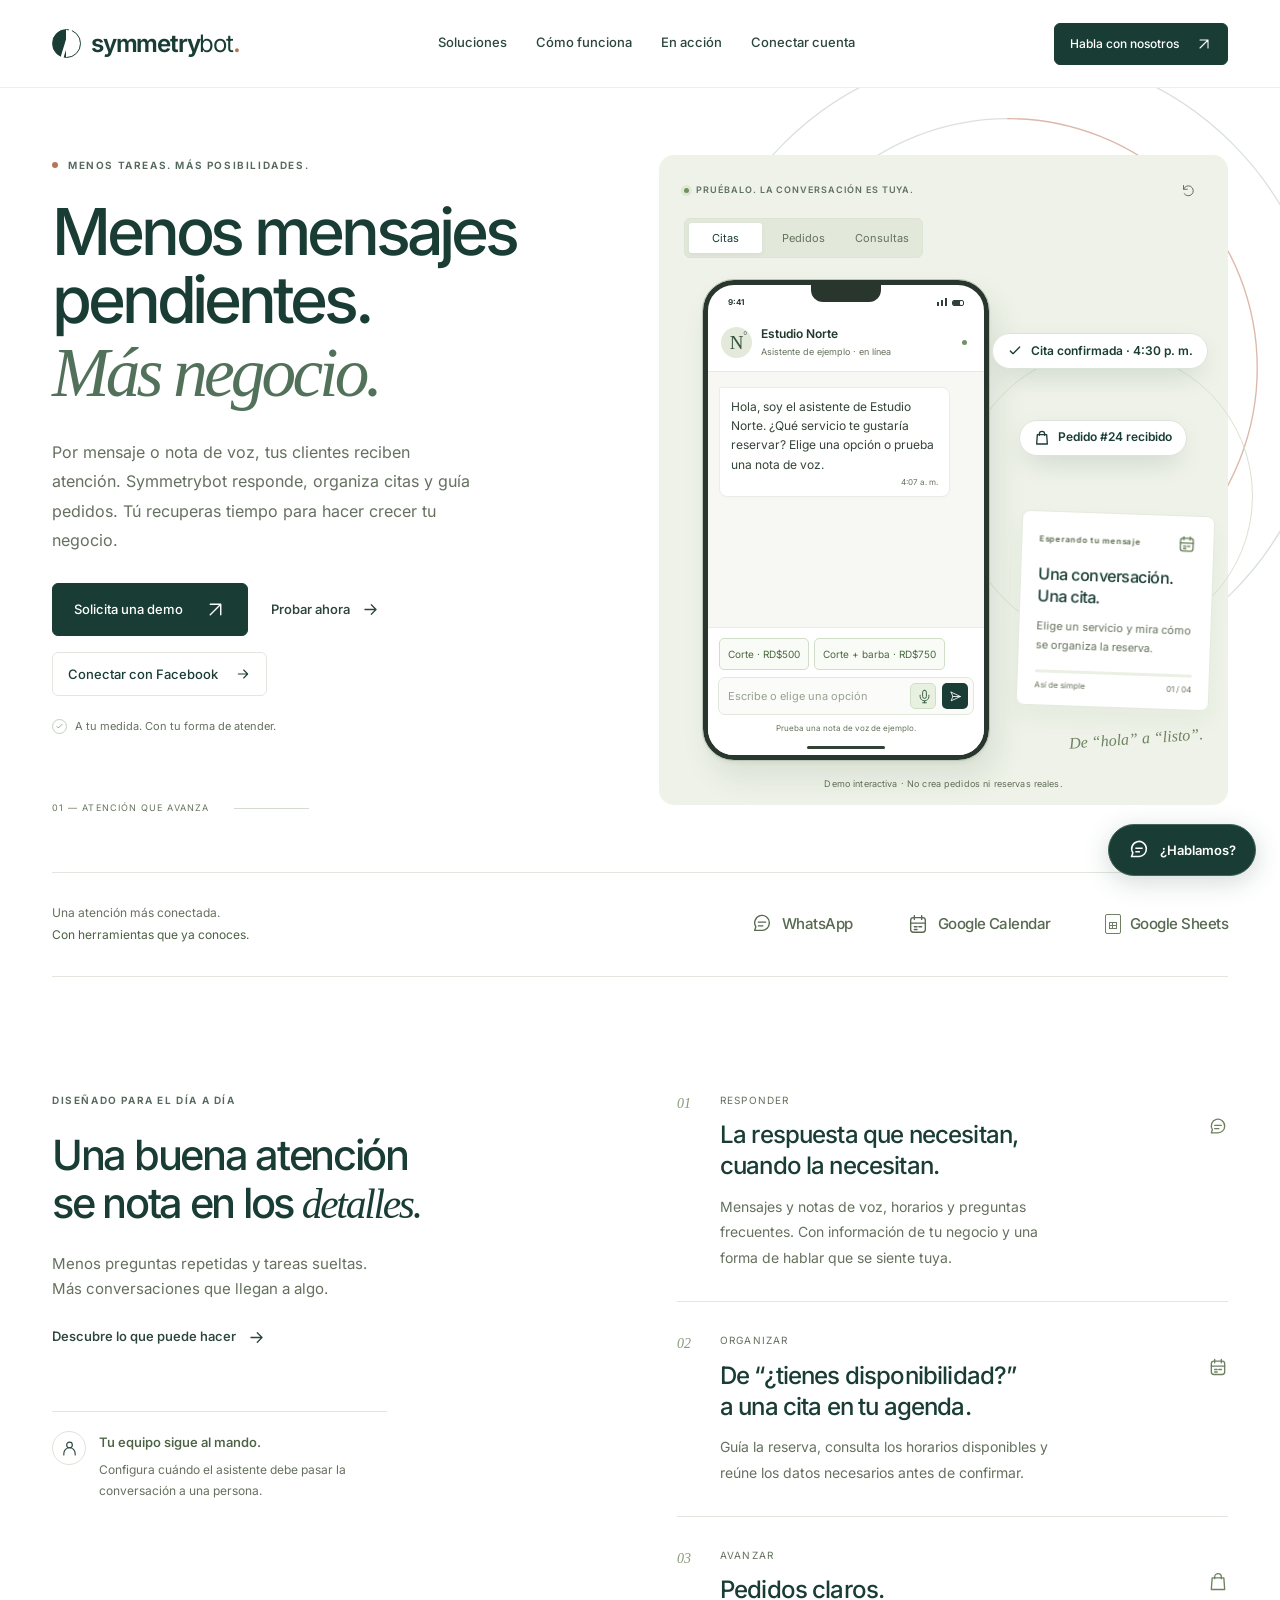
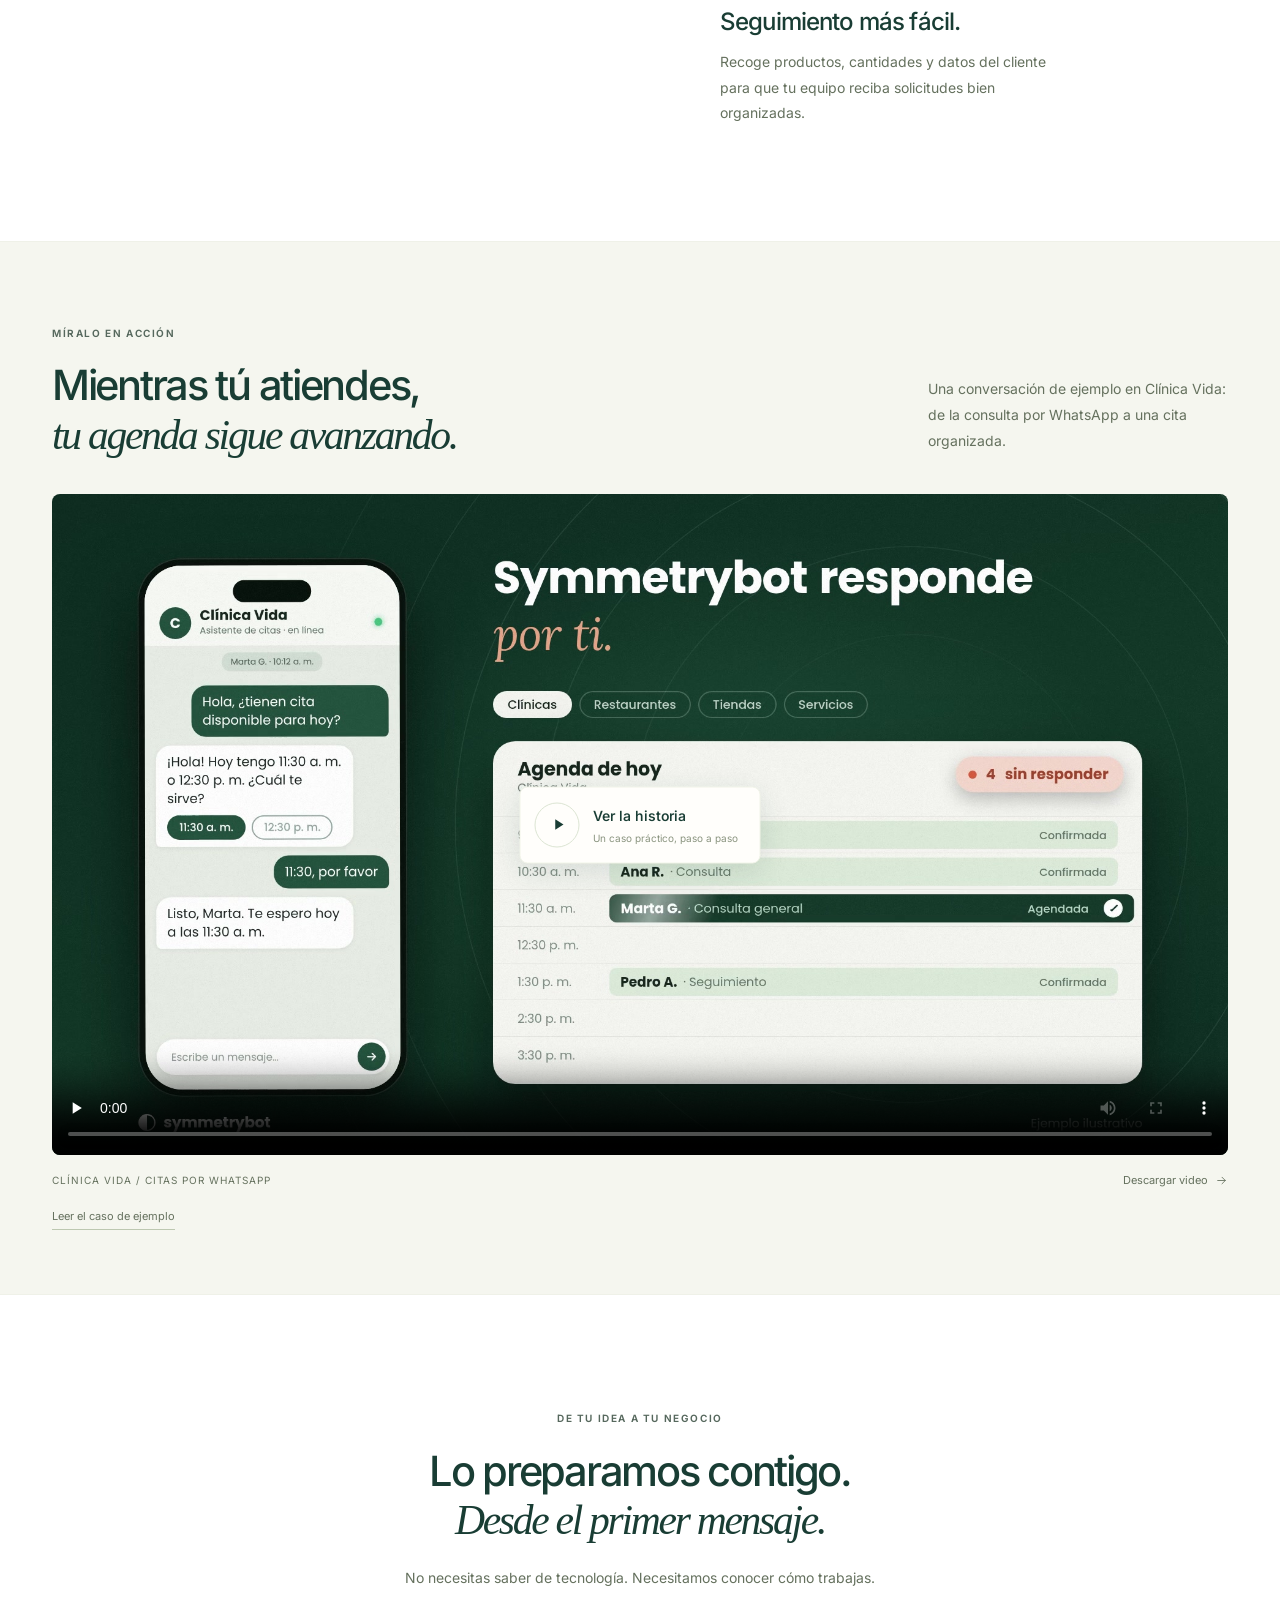
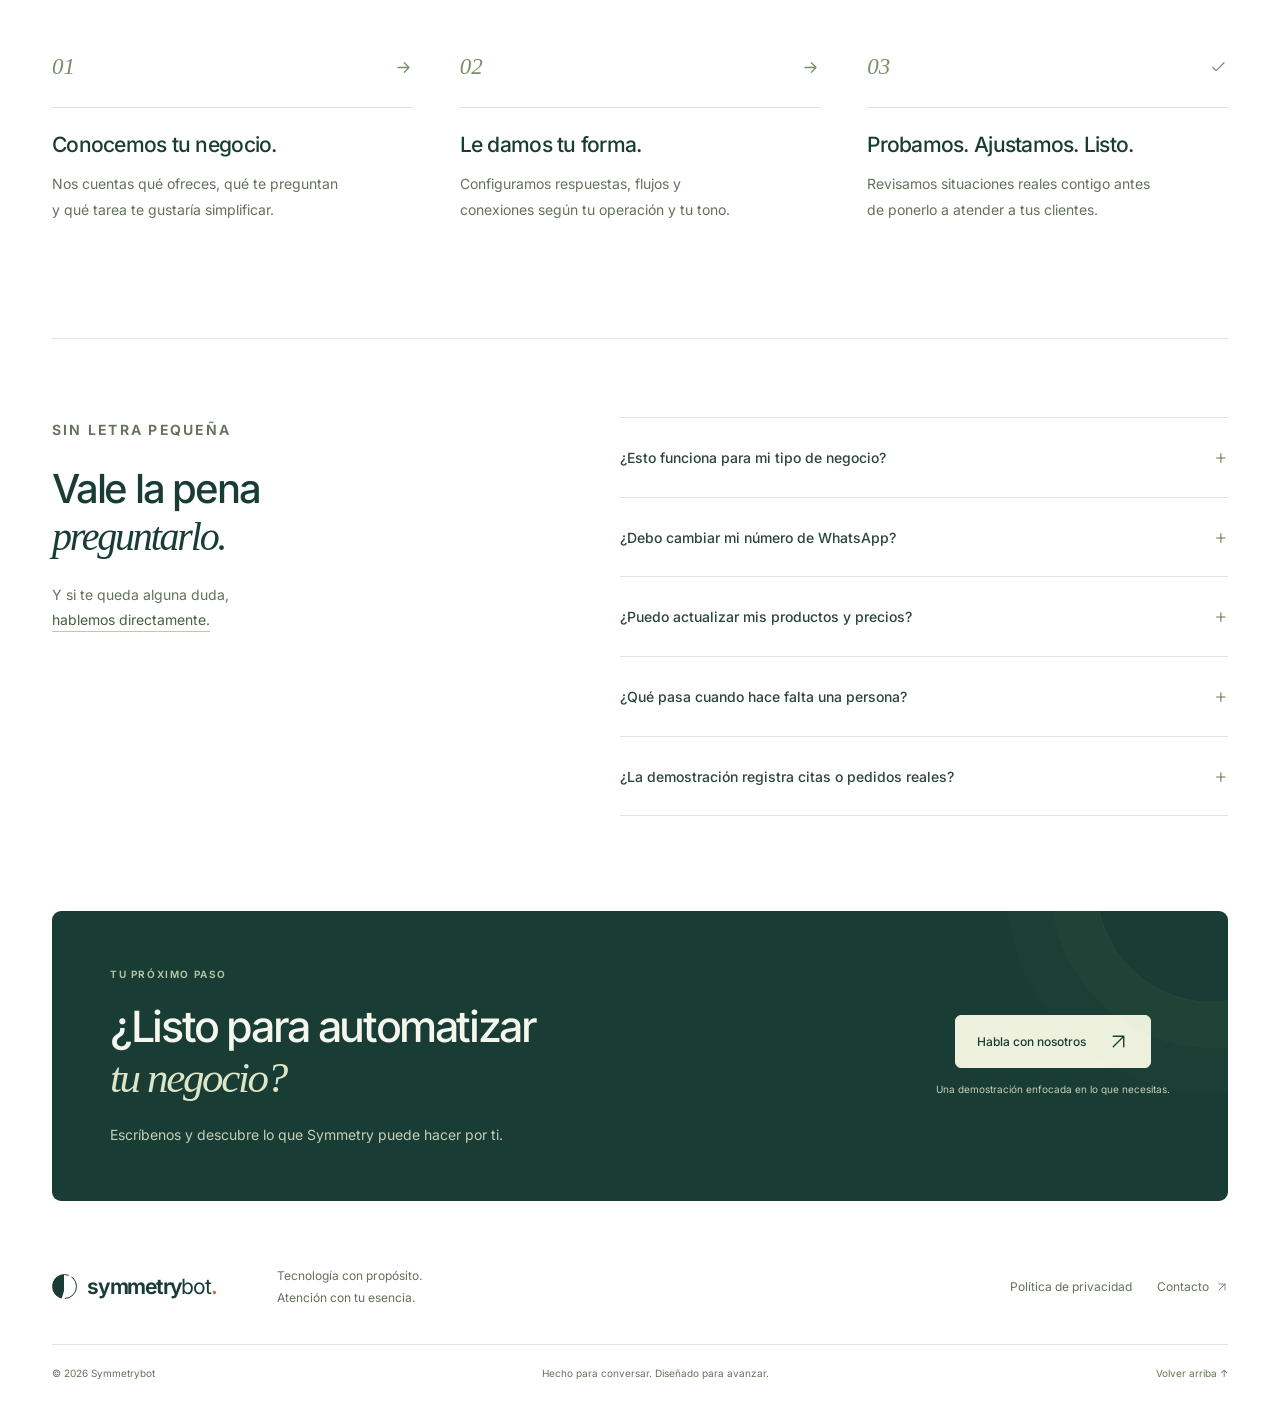
==== commit 95261db6: "Añadir acceso a la conexión con Facebook" ====
--- a/index.html
+++ b/index.html
@@ -1,104 +1,106 @@
-<!doctype html>
-<html lang="es">
-<head>
-  <meta charset="utf-8">
-  <meta name="viewport" content="width=device-width,initial-scale=1">
-  <meta name="theme-color" content="#ffffff">
-  <meta name="description" content="Convierte las conversaciones de WhatsApp en citas, pedidos y clientes mejor atendidos. Conoce Symmetrybot y prueba una demostración interactiva.">
-  <title>Symmetrybot — Menos mensajes pendientes. Más negocio.</title>
-  <link rel="icon" href="assets/favicon.svg" type="image/svg+xml">
-  <link rel="stylesheet" href="styles.css">
-  <link rel="stylesheet" href="motion.css">
-  <script src="demo.js" defer></script>
-  <script src="site.js" defer></script>
-  <script src="motion.js" defer></script>
-</head>
-<body>
-<svg class="svg-library" xmlns="http://www.w3.org/2000/svg" aria-hidden="true"><defs>
-  <symbol id="i-arrow" viewBox="0 0 24 24"><path d="M5 12h14m-6-6 6 6-6 6"/></symbol>
-  <symbol id="i-up" viewBox="0 0 24 24"><path d="M6 18 18 6M6 6h12v12"/></symbol>
-  <symbol id="i-check" viewBox="0 0 24 24"><path d="m5 12 4 4L19 6"/></symbol>
-  <symbol id="i-calendar" viewBox="0 0 24 24"><rect x="4" y="5" width="16" height="16" rx="3"/><path d="M8 3v4m8-4v4M4 11h16m-12 4h3m2 0h3m-8 3h3"/></symbol>
-  <symbol id="i-chat" viewBox="0 0 24 24"><path d="M20 11a8 8 0 0 1-8 8H4l1.3-4A8 8 0 1 1 20 11Z"/><path d="M8 10h8m-8 4h5"/></symbol>
-  <symbol id="i-bag" viewBox="0 0 24 24"><path d="M5 7h14l1 14H4L5 7Z"/><path d="M8 8V6a4 4 0 0 1 8 0v2"/></symbol>
-  <symbol id="i-reset" viewBox="0 0 24 24"><path d="M4 10a8 8 0 1 1 1 7M4 4v6h6"/></symbol>
-  <symbol id="i-send" viewBox="0 0 24 24"><path d="m4 4 17 8-17 8 3-8-3-8Zm3 8h14"/></symbol>
-  <symbol id="i-mic" viewBox="0 0 24 24"><rect x="9" y="2" width="6" height="13" rx="3"/><path d="M5 10v2a7 7 0 0 0 14 0v-2m-7 9v3m-3 0h6"/></symbol>
-  <symbol id="i-play" viewBox="0 0 24 24"><path d="m9 5 11 7-11 7V5Z"/></symbol>
-  <symbol id="i-person" viewBox="0 0 24 24"><circle cx="12" cy="7" r="4"/><path d="M4 21v-2a8 8 0 0 1 16 0v2"/></symbol>
-</defs></svg>
-<a class="skip-link" href="#contenido">Saltar al contenido</a>
-<header class="site-header">
-  <div class="container nav-inner">
-    <a class="brand" href="#inicio" aria-label="Symmetrybot, inicio"><span class="brand-mark" aria-hidden="true"></span>symmetry<span class="brand-light">bot</span><span class="brand-period">.</span></a>
-    <nav id="siteNav" class="site-nav" aria-label="Navegación principal"><a href="#soluciones">Soluciones</a><a href="#como-funciona">Cómo funciona</a><a href="#caso-practico">En acción</a></nav>
-    <a class="button button-small nav-contact" href="https://wa.me/18099641618" target="_blank" rel="noopener noreferrer">Habla con nosotros <svg class="icon"><use href="#i-up"/></svg></a>
-    <button class="menu-toggle" id="menuToggle" type="button" aria-label="Abrir menú" aria-expanded="false" aria-controls="siteNav"><span></span><span></span></button>
-  </div>
-</header>
-<div id="landingView">
-<main id="contenido">
-  <section class="hero container" id="inicio">
-    <svg class="hero-art" viewBox="0 0 600 600" aria-hidden="true"><path pathLength="1" class="" d="M300 20a280 280 0 0 0 0 560"/><path pathLength="1" class="" d="M300 20a280 280 0 0 1 0 560"/><path pathLength="1" class="" d="M300 80a220 220 0 0 0 0 440"/><path pathLength="1" class="acc" d="M300 80a220 220 0 0 1 0 440"/><path pathLength="1" class="acc" d="M300 140a160 160 0 0 0 0 320"/><path pathLength="1" class="" d="M300 140a160 160 0 0 1 0 320"/></svg>
-    <div class="hero-copy">
-      <p class="eyebrow"><span></span> MENOS TAREAS. MÁS POSIBILIDADES.</p>
-      <h1>Menos mensajes<br>pendientes.<br><em>Más negocio.</em></h1>
-      <p class="hero-description">Por mensaje o nota de voz, tus clientes reciben atención. Symmetrybot responde, organiza citas y guía pedidos. Tú recuperas tiempo para hacer crecer tu negocio.</p>
-      <div class="hero-actions"><a class="button" href="mailto:symmetrybot.app@gmail.com?subject=Quiero%20una%20demo%20de%20Symmetrybot">Solicita una demo <svg class="icon"><use href="#i-up"/></svg></a><a class="text-link" href="#demo">Probar ahora <svg class="icon"><use href="#i-arrow"/></svg></a></div>
-      <div class="hero-note"><span class="mini-check"><svg class="icon"><use href="#i-check"/></svg></span> A tu medida. Con tu forma de atender.</div>
-      <div class="hero-index"><span>01 — ATENCIÓN QUE AVANZA</span><span class="index-line"></span></div>
-    </div>
-    <div class="demo-board" id="demo">
-      <div class="demo-board-heading"><span class="live-dot"></span> PRUÉBALO. LA CONVERSACIÓN ES TUYA.<button id="demoReset" class="icon-button" type="button" aria-label="Reiniciar demostración"><svg class="icon"><use href="#i-reset"/></svg></button></div>
-      <div class="demo-tabs" role="group" aria-label="Elige un ejemplo de negocio"><button class="demo-tab" type="button" data-scenario="booking" aria-pressed="true">Citas</button><button class="demo-tab" type="button" data-scenario="order" aria-pressed="false">Pedidos</button><button class="demo-tab" type="button" data-scenario="faq" aria-pressed="false">Consultas</button></div>
-      <div class="phone-stage">
-        <div class="phone">
-          <div class="phone-top" aria-hidden="true"><span>9:41</span><span class="phone-island"></span><span class="phone-signal"><i></i><i></i><i></i><b></b></span></div>
-          <div class="chat-heading"><span class="business-avatar" aria-hidden="true">N<span>°</span></span><div><strong id="chatBusiness">Estudio Norte</strong><small id="chatBusinessSubtitle">Asistente de reservas</small></div><span class="chat-online" aria-label="Demo disponible"></span></div>
-          <div class="chat-feed" id="chatFeed" role="log" aria-label="Conversación de ejemplo" aria-live="polite" aria-relevant="additions text"></div>
-          <div class="chat-controls"><div class="reply-pills" id="replyPills" aria-label="Respuestas sugeridas"></div><form id="chatForm" class="chat-form"><label class="sr-only" for="chatInput">Escribe tu mensaje para la demo</label><input id="chatInput" type="text" placeholder="Escribe un mensaje…" maxlength="80" autocomplete="off"><button type="button" id="voiceDemoButton" class="voice-button voice-ready" aria-label="Probar una nota de voz de ejemplo" aria-describedby="voiceHint" title="Probar una nota de voz de ejemplo"><svg class="icon"><use href="#i-mic"/></svg></button><button type="submit" aria-label="Enviar mensaje"><svg class="icon"><use href="#i-send"/></svg></button></form><p id="voiceHint" class="voice-hint" aria-live="polite">Prueba una nota de voz de ejemplo.</p></div>
-          <div class="phone-home" aria-hidden="true"></div>
-        </div>
-        <aside class="outcome" aria-live="polite" aria-atomic="true"><span class="outcome-top"><span id="outcomeStatus">EN CONVERSACIÓN</span><svg class="icon"><use href="#i-calendar"/></svg></span><strong id="outcomeTitle">Una conversación.<br>El siguiente paso, resuelto.</strong><p id="outcomeDetail">Prueba una reserva y mira cómo avanza.</p><div class="progress-track"><span id="outcomeProgress"></span></div><div class="outcome-bottom"><span>Así de simple</span><span id="demoStep">01 / 04</span></div></aside>
-        <span class="float-chip chip-a" aria-hidden="true"><svg class="icon"><use href="#i-check"/></svg> Cita confirmada · 4:30 p. m.</span><span class="float-chip chip-b" aria-hidden="true"><svg class="icon"><use href="#i-bag"/></svg> Pedido #24 recibido</span>
-        <span class="board-caption" aria-hidden="true">De “hola” a “listo”.</span>
-      </div>
-      <p class="simulation-note">Demo interactiva · No crea pedidos ni reservas reales.</p>
-    </div>
-  </section>
-  <div class="tools-band container"><p>Una atención más conectada.<br><strong>Con herramientas que ya conoces.</strong></p><div class="tool-names"><span><svg class="icon"><use href="#i-chat"/></svg> WhatsApp</span><span><svg class="icon"><use href="#i-calendar"/></svg> Google Calendar</span><span class="sheet-brand"><span class="sheet-icon" aria-hidden="true"></span> Google Sheets</span></div></div>
-  <section class="section container solutions" id="soluciones">
-    <div class="section-intro reveal"><p class="eyebrow">DISEÑADO PARA EL DÍA A DÍA</p><h2>Una buena atención<br>se nota en los <em>detalles.</em></h2><p>Menos preguntas repetidas y tareas sueltas. Más conversaciones que llegan a algo.</p><a class="text-link" href="#demo">Descubre lo que puede hacer <svg class="icon"><use href="#i-arrow"/></svg></a><div class="human-note"><span class="round-icon"><svg class="icon"><use href="#i-person"/></svg></span><p><strong>Tu equipo sigue al mando.</strong>Configura cuándo el asistente debe pasar la conversación a una persona.</p></div></div>
-    <div class="solution-list">
-      <article class="solution-row reveal"><span class="solution-number">01</span><div><span class="solution-label">RESPONDER</span><h3>La respuesta que necesitan,<br>cuando la necesitan.</h3><p>Mensajes y notas de voz, horarios y preguntas frecuentes. Con información de tu negocio y una forma de hablar que se siente tuya.</p></div><svg class="icon"><use href="#i-chat"/></svg></article>
-      <article class="solution-row reveal"><span class="solution-number">02</span><div><span class="solution-label">ORGANIZAR</span><h3>De “¿tienes disponibilidad?”<br>a una cita en tu agenda.</h3><p>Guía la reserva, consulta los horarios disponibles y reúne los datos necesarios antes de confirmar.</p></div><svg class="icon"><use href="#i-calendar"/></svg></article>
-      <article class="solution-row reveal"><span class="solution-number">03</span><div><span class="solution-label">AVANZAR</span><h3>Pedidos claros.<br>Seguimiento más fácil.</h3><p>Recoge productos, cantidades y datos del cliente para que tu equipo reciba solicitudes bien organizadas.</p></div><svg class="icon"><use href="#i-bag"/></svg></article>
-    </div>
-  </section>
-  <section class="case-section" id="caso-practico"><div class="container">
-    <div class="case-heading reveal"><div><p class="eyebrow">MÍRALO EN ACCIÓN</p><h2>Mientras tú atiendes,<br><em>tu agenda sigue avanzando.</em></h2></div><p>Una conversación de ejemplo en Clínica Vida: de la consulta por WhatsApp a una cita organizada.</p></div>
-    <div class="video-frame reveal"><video id="caseVideo" controls playsinline preload="none" poster="assets/symmetrybot-demo-web-poster.jpg" aria-label="Demostración en video: una cita en Clínica Vida"><source src="assets/symmetrybot-demo-web-1080p.mp4" type="video/mp4"><p>Tu navegador no reproduce este video. <a href="assets/symmetrybot-demo-web-1080p.mp4">Descárgalo aquí.</a></p></video><button class="video-play" id="videoPlay" aria-label="Reproducir caso práctico" type="button"><span><svg class="icon"><use href="#i-play"/></svg></span> Ver la historia <small>Un caso práctico, paso a paso</small></button></div>
-    <div class="video-meta"><span>CLÍNICA VIDA / CITAS POR WHATSAPP</span><a href="assets/symmetrybot-demo-web-1080p.mp4" download>Descargar video <svg class="icon"><use href="#i-arrow"/></svg></a></div>
-    <details class="video-transcript"><summary>Leer el caso de ejemplo</summary><p>En este ejemplo ilustrativo, un cliente pregunta por disponibilidad en Clínica Vida. El asistente ofrece horarios, recoge la elección del cliente y organiza la cita.</p><p>¿Listo para automatizar tu negocio? Escríbenos y descubre lo que Symmetry puede hacer por ti.</p></details>
-  </div></section>
-  <section class="section container process-section" id="como-funciona"><div class="process-heading reveal"><p class="eyebrow">DE TU IDEA A TU NEGOCIO</p><h2>Lo preparamos contigo.<br><em>Desde el primer mensaje.</em></h2><p>No necesitas saber de tecnología. Necesitamos conocer cómo trabajas.</p></div><div class="process-grid"><article class="reveal"><div class="step-top"><span>01</span><svg class="icon"><use href="#i-arrow"/></svg></div><h3>Conocemos tu negocio.</h3><p>Nos cuentas qué ofreces, qué te preguntan y qué tarea te gustaría simplificar.</p></article><article class="reveal"><div class="step-top"><span>02</span><svg class="icon"><use href="#i-arrow"/></svg></div><h3>Le damos tu forma.</h3><p>Configuramos respuestas, flujos y conexiones según tu operación y tu tono.</p></article><article class="reveal"><div class="step-top"><span>03</span><svg class="icon"><use href="#i-check"/></svg></div><h3>Probamos. Ajustamos. Listo.</h3><p>Revisamos situaciones reales contigo antes de ponerlo a atender a tus clientes.</p></article></div></section>
-  <section class="faq-section container" id="preguntas"><div class="reveal"><p class="eyebrow">SIN LETRA PEQUEÑA</p><h2>Vale la pena<br><em>preguntarlo.</em></h2><p>Y si te queda alguna duda,<br><a href="mailto:symmetrybot.app@gmail.com" class="inline-link">hablemos directamente.</a></p></div><div class="faq-list reveal"><details><summary>¿Esto funciona para mi tipo de negocio?<span aria-hidden="true">+</span></summary><p>Podemos adaptar las conversaciones a restaurantes, barberías, salones y tiendas. En la demostración revisamos tu caso y qué procesos tiene sentido automatizar.</p></details><details><summary>¿Debo cambiar mi número de WhatsApp?<span aria-hidden="true">+</span></summary><p>Depende de tu cuenta y del método de integración disponible. Revisamos la compatibilidad antes de conectar el número.</p></details><details><summary>¿Puedo actualizar mis productos y precios?<span aria-hidden="true">+</span></summary><p>Sí. Podemos configurarlo para consultar la información que tu negocio gestione en una hoja de cálculo.</p></details><details><summary>¿Qué pasa cuando hace falta una persona?<span aria-hidden="true">+</span></summary><p>Definimos contigo los límites del asistente y los casos en los que debe pedir ayuda a tu equipo. La atención humana sigue siendo parte del proceso.</p></details><details><summary>¿La demostración registra citas o pedidos reales?<span aria-hidden="true">+</span></summary><p>No. El chat de esta página es una simulación local. No envía tus mensajes ni crea reservas, pedidos o cobros. Un asistente conectado a tu negocio se configura y prueba por separado.</p></details></div></section>
-  <section class="contact-section container" id="contacto"><div class="contact-box reveal"><div><p class="eyebrow">TU PRÓXIMO PASO</p><h2>¿Listo para automatizar<br><em>tu negocio?</em></h2><p>Escríbenos y descubre lo que Symmetry puede hacer por ti.</p></div><div class="contact-action"><a class="button button-cream" href="https://wa.me/18099641618" target="_blank" rel="noopener noreferrer">Habla con nosotros <svg class="icon"><use href="#i-up"/></svg></a><span>Una demostración enfocada en lo que necesitas.</span></div></div></section>
-</main>
-<footer class="site-footer container"><div class="footer-top"><a class="brand" href="#inicio"><span class="brand-mark" aria-hidden="true"></span>symmetry<span class="brand-light">bot</span><span class="brand-period">.</span></a><p>Tecnología con propósito.<br>Atención con tu esencia.</p><div><a href="#privacidad">Política de privacidad</a><a href="mailto:symmetrybot.app@gmail.com">Contacto <svg class="icon"><use href="#i-up"/></svg></a></div></div><div class="footer-bottom"><span>© 2026 Symmetrybot</span><span>Hecho para conversar. Diseñado para avanzar.</span><a href="#inicio">Volver arriba ↑</a></div></footer>
-</div>
-<div id="privacyView" hidden><main class="container policy-page"><a class="text-link" href="#inicio">← Volver al inicio</a><p class="eyebrow">TRANSPARENCIA Y DATOS</p><h1>Política de <em>privacidad.</em></h1><p class="policy-date">Última actualización: 13 de octubre de 2026</p><article id="policyContent" class="policy-content">
-<section id="privacidad-quienes"><h2>Quiénes somos</h2><p>Symmetrybot (symmetrybot.app) es un servicio que ofrece asistentes automáticos de mensajería para negocios pequeños. Los asistentes responden preguntas de los clientes del negocio y agendan o cancelan citas en el calendario del negocio.</p><p>En esta política, “el negocio” es quien contrata Symmetrybot y “clientes finales” son las personas que escriben al asistente.</p></section>
-<section id="privacidad-datos"><h2>Qué datos usamos</h2><p><strong>Datos de Google, solo cuando el negocio da su permiso:</strong></p><ul><li>Eventos de Google Calendar del calendario que el negocio elige: título, fecha, hora y duración.</li><li>Una hoja de Google Sheets que el negocio elige, donde el asistente agrega filas con el nombre del cliente, el servicio, la fecha, la hora y el estado de la cita (confirmada o cancelada).</li></ul><p><strong>Datos de los clientes finales:</strong></p><ul><li>El contenido de la conversación con el asistente.</li><li>El nombre que la persona indique, el servicio que quiere y la fecha y hora de la cita.</li><li>Si el canal es WhatsApp u otra aplicación de mensajería, el número de teléfono o identificador que ese canal entrega.</li></ul><p>El asistente no está diseñado para recibir datos de pago, contraseñas ni información sensible, y pedimos a los clientes finales que no los escriban.</p></section>
-<section id="privacidad-finalidad"><h2>Para qué usamos los datos</h2><p>Solo para prestar el servicio: responder mensajes, revisar la disponibilidad del calendario, crear y cancelar citas, guardar el historial en la hoja del negocio y corregir errores del servicio.</p><p>No vendemos datos. No los usamos para publicidad, ni para crear perfiles de las personas, ni para entrenar modelos de inteligencia artificial.</p></section>
-<section id="privacidad-proveedores"><h2>Con quién se procesan</h2><p>Para funcionar, el servicio usa proveedores que procesan datos en nuestro nombre:</p><ul><li>Google, para Google Calendar y Google Sheets.</li><li>Una plataforma de automatización (n8n), donde se ejecuta el asistente.</li><li>Un proveedor de modelos de lenguaje (Anthropic), que recibe el texto de la conversación y los datos de la cita necesarios para redactar las respuestas.</li><li>Meta, cuando el negocio usa WhatsApp como canal.</li></ul><p>No compartimos datos con nadie más, salvo que una ley o una autoridad competente lo exija.</p></section>
-<section id="privacidad-google"><h2>Uso limitado de datos de Google</h2><p>El uso y la transferencia a cualquier otra aplicación de la información recibida de las API de Google se ajustará a la <a href="https://developers.google.com/terms/api-services-user-data-policy" rel="noopener noreferrer" target="_blank">Política de datos de usuario de los servicios de API de Google</a>, incluidos los requisitos de uso limitado.</p><div class="quote"><em>Symmetrybot's use and transfer to any other app of information received from Google APIs will adhere to the Google API Services User Data Policy, including the Limited Use requirements.</em></div></section>
-<section id="privacidad-conservacion"><h2>Cuánto tiempo conservamos los datos</h2><p>Conservamos los datos solo el tiempo necesario para prestar el servicio. Cuando el negocio termina el servicio o lo solicita, eliminamos su configuración y retiramos el acceso a su cuenta de Google.</p><p>Las citas y filas ya creadas en el calendario y la hoja del negocio pertenecen al negocio, que las gestiona desde su propia cuenta de Google.</p></section>
-<section id="privacidad-derechos"><h2>Tus derechos y cómo retirar el acceso</h2><ul><li>Puedes retirar el acceso de Symmetrybot a tu cuenta de Google en cualquier momento desde <a href="https://myaccount.google.com/permissions" rel="noopener noreferrer" target="_blank">myaccount.google.com/permissions</a>.</li><li>Puedes pedirnos acceso, corrección o eliminación de tus datos escribiendo al correo de contacto.</li><li>Si eres cliente final de un negocio que usa Symmetrybot, también puedes hacer esa solicitud al negocio o a nosotros.</li></ul></section>
-<section id="privacidad-seguridad"><h2>Seguridad</h2><p>Aplicamos medidas razonables para proteger los datos, como limitar quién tiene acceso y guardar las credenciales de conexión en la plataforma de automatización. Ningún sistema es completamente seguro, y no podemos garantizar una protección absoluta.</p></section>
-<section id="privacidad-cambios"><h2>Cambios en esta política</h2><p>Si cambiamos esta política, publicaremos la nueva versión en esta página con su fecha de actualización.</p></section>
-<section id="privacidad-contacto"><h2>Contacto</h2><p>Para cualquier pregunta o solicitud sobre tus datos, escríbenos a <a href="mailto:symmetrybot.app@gmail.com">symmetrybot.app@gmail.com</a>.</p></section>
-
-</article></main><footer class="policy-footer container">© 2026 Symmetrybot · <a href="mailto:symmetrybot.app@gmail.com">symmetrybot.app@gmail.com</a></footer></div>
-</body>
-</html>+<!doctype html>
+<html lang="es">
+<head>
+  <meta charset="utf-8">
+  <meta name="viewport" content="width=device-width,initial-scale=1">
+  <meta name="theme-color" content="#ffffff">
+  <meta name="description" content="Convierte las conversaciones de WhatsApp en citas, pedidos y clientes mejor atendidos. Conoce Symmetrybot y prueba una demostración interactiva.">
+  <title>Symmetrybot — Menos mensajes pendientes. Más negocio.</title>
+  <link rel="icon" href="assets/favicon.svg" type="image/svg+xml">
+  <link rel="stylesheet" href="styles.css">
+  <link rel="stylesheet" href="motion.css">
+  <script src="demo.js" defer></script>
+  <script src="site.js" defer></script>
+  <script src="motion.js" defer></script>
+</head>
+<body>
+<svg class="svg-library" xmlns="http://www.w3.org/2000/svg" aria-hidden="true"><defs>
+  <symbol id="i-arrow" viewBox="0 0 24 24"><path d="M5 12h14m-6-6 6 6-6 6"/></symbol>
+  <symbol id="i-up" viewBox="0 0 24 24"><path d="M6 18 18 6M6 6h12v12"/></symbol>
+  <symbol id="i-check" viewBox="0 0 24 24"><path d="m5 12 4 4L19 6"/></symbol>
+  <symbol id="i-calendar" viewBox="0 0 24 24"><rect x="4" y="5" width="16" height="16" rx="3"/><path d="M8 3v4m8-4v4M4 11h16m-12 4h3m2 0h3m-8 3h3"/></symbol>
+  <symbol id="i-chat" viewBox="0 0 24 24"><path d="M20 11a8 8 0 0 1-8 8H4l1.3-4A8 8 0 1 1 20 11Z"/><path d="M8 10h8m-8 4h5"/></symbol>
+  <symbol id="i-bag" viewBox="0 0 24 24"><path d="M5 7h14l1 14H4L5 7Z"/><path d="M8 8V6a4 4 0 0 1 8 0v2"/></symbol>
+  <symbol id="i-reset" viewBox="0 0 24 24"><path d="M4 10a8 8 0 1 1 1 7M4 4v6h6"/></symbol>
+  <symbol id="i-send" viewBox="0 0 24 24"><path d="m4 4 17 8-17 8 3-8-3-8Zm3 8h14"/></symbol>
+  <symbol id="i-mic" viewBox="0 0 24 24"><rect x="9" y="2" width="6" height="13" rx="3"/><path d="M5 10v2a7 7 0 0 0 14 0v-2m-7 9v3m-3 0h6"/></symbol>
+  <symbol id="i-play" viewBox="0 0 24 24"><path d="m9 5 11 7-11 7V5Z"/></symbol>
+  <symbol id="i-person" viewBox="0 0 24 24"><circle cx="12" cy="7" r="4"/><path d="M4 21v-2a8 8 0 0 1 16 0v2"/></symbol>
+</defs></svg>
+<a class="skip-link" href="#contenido">Saltar al contenido</a>
+<header class="site-header">
+  <div class="container nav-inner">
+    <a class="brand" href="#inicio" aria-label="Symmetrybot, inicio"><span class="brand-mark" aria-hidden="true"></span>symmetry<span class="brand-light">bot</span><span class="brand-period">.</span></a>
+    <nav id="siteNav" class="site-nav" aria-label="Navegación principal"><a href="#soluciones">Soluciones</a><a href="#como-funciona">Cómo funciona</a><a href="#caso-practico">En acción</a><a href="conectar.html">Conectar cuenta</a></nav>
+    <a class="button button-small nav-contact" href="https://wa.me/18099641618" target="_blank" rel="noopener noreferrer">Habla con nosotros <svg class="icon"><use href="#i-up"/></svg></a>
+    <button class="menu-toggle" id="menuToggle" type="button" aria-label="Abrir menú" aria-expanded="false" aria-controls="siteNav"><span></span><span></span></button>
+  </div>
+</header>
+<div id="landingView">
+<main id="contenido">
+  <section class="hero container" id="inicio">
+    <svg class="hero-art" viewBox="0 0 600 600" aria-hidden="true"><path pathLength="1" class="" d="M300 20a280 280 0 0 0 0 560"/><path pathLength="1" class="" d="M300 20a280 280 0 0 1 0 560"/><path pathLength="1" class="" d="M300 80a220 220 0 0 0 0 440"/><path pathLength="1" class="acc" d="M300 80a220 220 0 0 1 0 440"/><path pathLength="1" class="acc" d="M300 140a160 160 0 0 0 0 320"/><path pathLength="1" class="" d="M300 140a160 160 0 0 1 0 320"/></svg>
+    <div class="hero-copy">
+      <p class="eyebrow"><span></span> MENOS TAREAS. MÁS POSIBILIDADES.</p>
+      <h1>Menos mensajes<br>pendientes.<br><em>Más negocio.</em></h1>
+      <p class="hero-description">Por mensaje o nota de voz, tus clientes reciben atención. Symmetrybot responde, organiza citas y guía pedidos. Tú recuperas tiempo para hacer crecer tu negocio.</p>
+      <div class="hero-actions"><a class="button" href="mailto:symmetrybot.app@gmail.com?subject=Quiero%20una%20demo%20de%20Symmetrybot">Solicita una demo <svg class="icon"><use href="#i-up"/></svg></a><a class="text-link" href="#demo">Probar ahora <svg class="icon"><use href="#i-arrow"/></svg></a></div>
+      <a class="button button-small hero-connect" href="conectar.html">Conectar con Facebook <svg class="icon" aria-hidden="true"><use href="#i-arrow"/></svg></a>
+      <div class="hero-note"><span class="mini-check"><svg class="icon"><use href="#i-check"/></svg></span> A tu medida. Con tu forma de atender.</div>
+      <div class="hero-index"><span>01 — ATENCIÓN QUE AVANZA</span><span class="index-line"></span></div>
+    </div>
+    <div class="demo-board" id="demo">
+      <div class="demo-board-heading"><span class="live-dot"></span> PRUÉBALO. LA CONVERSACIÓN ES TUYA.<button id="demoReset" class="icon-button" type="button" aria-label="Reiniciar demostración"><svg class="icon"><use href="#i-reset"/></svg></button></div>
+      <div class="demo-tabs" role="group" aria-label="Elige un ejemplo de negocio"><button class="demo-tab" type="button" data-scenario="booking" aria-pressed="true">Citas</button><button class="demo-tab" type="button" data-scenario="order" aria-pressed="false">Pedidos</button><button class="demo-tab" type="button" data-scenario="faq" aria-pressed="false">Consultas</button></div>
+      <div class="phone-stage">
+        <div class="phone">
+          <div class="phone-top" aria-hidden="true"><span>9:41</span><span class="phone-island"></span><span class="phone-signal"><i></i><i></i><i></i><b></b></span></div>
+          <div class="chat-heading"><span class="business-avatar" aria-hidden="true">N<span>°</span></span><div><strong id="chatBusiness">Estudio Norte</strong><small id="chatBusinessSubtitle">Asistente de reservas</small></div><span class="chat-online" aria-label="Demo disponible"></span></div>
+          <div class="chat-feed" id="chatFeed" role="log" aria-label="Conversación de ejemplo" aria-live="polite" aria-relevant="additions text"></div>
+          <div class="chat-controls"><div class="reply-pills" id="replyPills" aria-label="Respuestas sugeridas"></div><form id="chatForm" class="chat-form"><label class="sr-only" for="chatInput">Escribe tu mensaje para la demo</label><input id="chatInput" type="text" placeholder="Escribe un mensaje…" maxlength="80" autocomplete="off"><button type="button" id="voiceDemoButton" class="voice-button voice-ready" aria-label="Probar una nota de voz de ejemplo" aria-describedby="voiceHint" title="Probar una nota de voz de ejemplo"><svg class="icon"><use href="#i-mic"/></svg></button><button type="submit" aria-label="Enviar mensaje"><svg class="icon"><use href="#i-send"/></svg></button></form><p id="voiceHint" class="voice-hint" aria-live="polite">Prueba una nota de voz de ejemplo.</p></div>
+          <div class="phone-home" aria-hidden="true"></div>
+        </div>
+        <aside class="outcome" aria-live="polite" aria-atomic="true"><span class="outcome-top"><span id="outcomeStatus">EN CONVERSACIÓN</span><svg class="icon"><use href="#i-calendar"/></svg></span><strong id="outcomeTitle">Una conversación.<br>El siguiente paso, resuelto.</strong><p id="outcomeDetail">Prueba una reserva y mira cómo avanza.</p><div class="progress-track"><span id="outcomeProgress"></span></div><div class="outcome-bottom"><span>Así de simple</span><span id="demoStep">01 / 04</span></div></aside>
+        <span class="float-chip chip-a" aria-hidden="true"><svg class="icon"><use href="#i-check"/></svg> Cita confirmada · 4:30 p. m.</span><span class="float-chip chip-b" aria-hidden="true"><svg class="icon"><use href="#i-bag"/></svg> Pedido #24 recibido</span>
+        <span class="board-caption" aria-hidden="true">De “hola” a “listo”.</span>
+      </div>
+      <p class="simulation-note">Demo interactiva · No crea pedidos ni reservas reales.</p>
+    </div>
+  </section>
+  <div class="tools-band container"><p>Una atención más conectada.<br><strong>Con herramientas que ya conoces.</strong></p><div class="tool-names"><span><svg class="icon"><use href="#i-chat"/></svg> WhatsApp</span><span><svg class="icon"><use href="#i-calendar"/></svg> Google Calendar</span><span class="sheet-brand"><span class="sheet-icon" aria-hidden="true"></span> Google Sheets</span></div></div>
+  <section class="section container solutions" id="soluciones">
+    <div class="section-intro reveal"><p class="eyebrow">DISEÑADO PARA EL DÍA A DÍA</p><h2>Una buena atención<br>se nota en los <em>detalles.</em></h2><p>Menos preguntas repetidas y tareas sueltas. Más conversaciones que llegan a algo.</p><a class="text-link" href="#demo">Descubre lo que puede hacer <svg class="icon"><use href="#i-arrow"/></svg></a><div class="human-note"><span class="round-icon"><svg class="icon"><use href="#i-person"/></svg></span><p><strong>Tu equipo sigue al mando.</strong>Configura cuándo el asistente debe pasar la conversación a una persona.</p></div></div>
+    <div class="solution-list">
+      <article class="solution-row reveal"><span class="solution-number">01</span><div><span class="solution-label">RESPONDER</span><h3>La respuesta que necesitan,<br>cuando la necesitan.</h3><p>Mensajes y notas de voz, horarios y preguntas frecuentes. Con información de tu negocio y una forma de hablar que se siente tuya.</p></div><svg class="icon"><use href="#i-chat"/></svg></article>
+      <article class="solution-row reveal"><span class="solution-number">02</span><div><span class="solution-label">ORGANIZAR</span><h3>De “¿tienes disponibilidad?”<br>a una cita en tu agenda.</h3><p>Guía la reserva, consulta los horarios disponibles y reúne los datos necesarios antes de confirmar.</p></div><svg class="icon"><use href="#i-calendar"/></svg></article>
+      <article class="solution-row reveal"><span class="solution-number">03</span><div><span class="solution-label">AVANZAR</span><h3>Pedidos claros.<br>Seguimiento más fácil.</h3><p>Recoge productos, cantidades y datos del cliente para que tu equipo reciba solicitudes bien organizadas.</p></div><svg class="icon"><use href="#i-bag"/></svg></article>
+    </div>
+  </section>
+  <section class="case-section" id="caso-practico"><div class="container">
+    <div class="case-heading reveal"><div><p class="eyebrow">MÍRALO EN ACCIÓN</p><h2>Mientras tú atiendes,<br><em>tu agenda sigue avanzando.</em></h2></div><p>Una conversación de ejemplo en Clínica Vida: de la consulta por WhatsApp a una cita organizada.</p></div>
+    <div class="video-frame reveal"><video id="caseVideo" controls playsinline preload="none" poster="assets/symmetrybot-demo-web-poster.jpg" aria-label="Demostración en video: una cita en Clínica Vida"><source src="assets/symmetrybot-demo-web-1080p.mp4" type="video/mp4"><p>Tu navegador no reproduce este video. <a href="assets/symmetrybot-demo-web-1080p.mp4">Descárgalo aquí.</a></p></video><button class="video-play" id="videoPlay" aria-label="Reproducir caso práctico" type="button"><span><svg class="icon"><use href="#i-play"/></svg></span> Ver la historia <small>Un caso práctico, paso a paso</small></button></div>
+    <div class="video-meta"><span>CLÍNICA VIDA / CITAS POR WHATSAPP</span><a href="assets/symmetrybot-demo-web-1080p.mp4" download>Descargar video <svg class="icon"><use href="#i-arrow"/></svg></a></div>
+    <details class="video-transcript"><summary>Leer el caso de ejemplo</summary><p>En este ejemplo ilustrativo, un cliente pregunta por disponibilidad en Clínica Vida. El asistente ofrece horarios, recoge la elección del cliente y organiza la cita.</p><p>¿Listo para automatizar tu negocio? Escríbenos y descubre lo que Symmetry puede hacer por ti.</p></details>
+  </div></section>
+  <section class="section container process-section" id="como-funciona"><div class="process-heading reveal"><p class="eyebrow">DE TU IDEA A TU NEGOCIO</p><h2>Lo preparamos contigo.<br><em>Desde el primer mensaje.</em></h2><p>No necesitas saber de tecnología. Necesitamos conocer cómo trabajas.</p></div><div class="process-grid"><article class="reveal"><div class="step-top"><span>01</span><svg class="icon"><use href="#i-arrow"/></svg></div><h3>Conocemos tu negocio.</h3><p>Nos cuentas qué ofreces, qué te preguntan y qué tarea te gustaría simplificar.</p></article><article class="reveal"><div class="step-top"><span>02</span><svg class="icon"><use href="#i-arrow"/></svg></div><h3>Le damos tu forma.</h3><p>Configuramos respuestas, flujos y conexiones según tu operación y tu tono.</p></article><article class="reveal"><div class="step-top"><span>03</span><svg class="icon"><use href="#i-check"/></svg></div><h3>Probamos. Ajustamos. Listo.</h3><p>Revisamos situaciones reales contigo antes de ponerlo a atender a tus clientes.</p></article></div></section>
+  <section class="faq-section container" id="preguntas"><div class="reveal"><p class="eyebrow">SIN LETRA PEQUEÑA</p><h2>Vale la pena<br><em>preguntarlo.</em></h2><p>Y si te queda alguna duda,<br><a href="mailto:symmetrybot.app@gmail.com" class="inline-link">hablemos directamente.</a></p></div><div class="faq-list reveal"><details><summary>¿Esto funciona para mi tipo de negocio?<span aria-hidden="true">+</span></summary><p>Podemos adaptar las conversaciones a restaurantes, barberías, salones y tiendas. En la demostración revisamos tu caso y qué procesos tiene sentido automatizar.</p></details><details><summary>¿Debo cambiar mi número de WhatsApp?<span aria-hidden="true">+</span></summary><p>Depende de tu cuenta y del método de integración disponible. Revisamos la compatibilidad antes de conectar el número.</p></details><details><summary>¿Puedo actualizar mis productos y precios?<span aria-hidden="true">+</span></summary><p>Sí. Podemos configurarlo para consultar la información que tu negocio gestione en una hoja de cálculo.</p></details><details><summary>¿Qué pasa cuando hace falta una persona?<span aria-hidden="true">+</span></summary><p>Definimos contigo los límites del asistente y los casos en los que debe pedir ayuda a tu equipo. La atención humana sigue siendo parte del proceso.</p></details><details><summary>¿La demostración registra citas o pedidos reales?<span aria-hidden="true">+</span></summary><p>No. El chat de esta página es una simulación local. No envía tus mensajes ni crea reservas, pedidos o cobros. Un asistente conectado a tu negocio se configura y prueba por separado.</p></details></div></section>
+  <section class="contact-section container" id="contacto"><div class="contact-box reveal"><div><p class="eyebrow">TU PRÓXIMO PASO</p><h2>¿Listo para automatizar<br><em>tu negocio?</em></h2><p>Escríbenos y descubre lo que Symmetry puede hacer por ti.</p></div><div class="contact-action"><a class="button button-cream" href="https://wa.me/18099641618" target="_blank" rel="noopener noreferrer">Habla con nosotros <svg class="icon"><use href="#i-up"/></svg></a><span>Una demostración enfocada en lo que necesitas.</span></div></div></section>
+</main>
+<footer class="site-footer container"><div class="footer-top"><a class="brand" href="#inicio"><span class="brand-mark" aria-hidden="true"></span>symmetry<span class="brand-light">bot</span><span class="brand-period">.</span></a><p>Tecnología con propósito.<br>Atención con tu esencia.</p><div><a href="#privacidad">Política de privacidad</a><a href="mailto:symmetrybot.app@gmail.com">Contacto <svg class="icon"><use href="#i-up"/></svg></a></div></div><div class="footer-bottom"><span>© 2026 Symmetrybot</span><span>Hecho para conversar. Diseñado para avanzar.</span><a href="#inicio">Volver arriba ↑</a></div></footer>
+</div>
+<div id="privacyView" hidden><main class="container policy-page"><a class="text-link" href="#inicio">← Volver al inicio</a><p class="eyebrow">TRANSPARENCIA Y DATOS</p><h1>Política de <em>privacidad.</em></h1><p class="policy-date">Última actualización: 29 de octubre de 2026</p><article id="policyContent" class="policy-content">
+<section id="privacidad-quienes"><h2>Quiénes somos</h2><p>Symmetrybot (symmetrybot.app) es un servicio que ofrece asistentes automáticos de mensajería para negocios pequeños. Los asistentes responden preguntas de los clientes del negocio y agendan o cancelan citas en el calendario del negocio.</p><p>En esta política, “el negocio” es quien contrata Symmetrybot y “clientes finales” son las personas que escriben al asistente.</p></section>
+<section id="privacidad-datos"><h2>Qué datos usamos</h2><p><strong>Datos de Google, solo cuando el negocio da su permiso:</strong></p><ul><li>Eventos de Google Calendar del calendario que el negocio elige: título, fecha, hora y duración.</li><li>Una hoja de Google Sheets que el negocio elige, donde el asistente agrega filas con el nombre del cliente, el servicio, la fecha, la hora y el estado de la cita (confirmada o cancelada).</li></ul><p><strong>Datos de los clientes finales:</strong></p><ul><li>El contenido de la conversación con el asistente.</li><li>El nombre que la persona indique, el servicio que quiere y la fecha y hora de la cita.</li><li>Si el canal es WhatsApp u otra aplicación de mensajería, el número de teléfono o identificador que ese canal entrega.</li></ul><p>El asistente no está diseñado para recibir datos de pago, contraseñas ni información sensible, y pedimos a los clientes finales que no los escriban.</p></section>
+<section id="privacidad-meta"><h2>WhatsApp y Meta</h2><p>Cuando un negocio vincula su cuenta de WhatsApp Business mediante el inicio de sesión de Facebook para empresas, usamos los identificadores de la cuenta de WhatsApp Business (WABA ID) y del número de teléfono (Phone Number ID) para asociar esa cuenta con el servicio. El código de autorización se utiliza para completar la conexión del servidor; los tokens de acceso se gestionan en el servidor y no se publican en la página web.</p><p>Los permisos autorizados se utilizan para enviar y recibir mensajes, atender consultas, organizar pedidos o citas y gestionar plantillas de mensajes del negocio. Meta procesa los datos necesarios para operar WhatsApp y el inicio de sesión. El negocio puede revocar la integración desde su cuenta de Facebook y solicitar la eliminación de los datos según nuestras <a href="eliminacion-datos.html">instrucciones de eliminación</a> o escribiendo a <a href="mailto:symmetrybot.app@gmail.com">symmetrybot.app@gmail.com</a>.</p></section>
+<section id="privacidad-finalidad"><h2>Para qué usamos los datos</h2><p>Solo para prestar el servicio: responder mensajes, revisar la disponibilidad del calendario, crear y cancelar citas, guardar el historial en la hoja del negocio y corregir errores del servicio.</p><p>No vendemos datos. No los usamos para publicidad, ni para crear perfiles de las personas, ni para entrenar modelos de inteligencia artificial.</p></section>
+<section id="privacidad-proveedores"><h2>Con quién se procesan</h2><p>Para funcionar, el servicio usa proveedores que procesan datos en nuestro nombre:</p><ul><li>Google, para Google Calendar y Google Sheets.</li><li>n8n Cloud, donde se ejecuta la automatización del asistente.</li><li>Un proveedor de modelos de lenguaje (Anthropic), que recibe el texto de la conversación y los datos de la cita necesarios para redactar las respuestas.</li><li>OpenAI, para transcribir las notas de voz que se envían al asistente.</li><li>Meta, cuando el negocio usa WhatsApp como canal.</li></ul><p>No compartimos datos con nadie más, salvo que una ley o una autoridad competente lo exija.</p></section>
+<section id="privacidad-google"><h2>Uso limitado de datos de Google</h2><p>El uso y la transferencia a cualquier otra aplicación de la información recibida de las API de Google se ajustará a la <a href="https://developers.google.com/terms/api-services-user-data-policy" rel="noopener noreferrer" target="_blank">Política de datos de usuario de los servicios de API de Google</a>, incluidos los requisitos de uso limitado.</p><div class="quote"><em>Symmetrybot's use and transfer to any other app of information received from Google APIs will adhere to the Google API Services User Data Policy, including the Limited Use requirements.</em></div></section>
+<section id="privacidad-conservacion"><h2>Cuánto tiempo conservamos los datos</h2><p>Conservamos los datos solo el tiempo necesario para prestar el servicio. Cuando el negocio termina el servicio o lo solicita, eliminamos su configuración y retiramos el acceso a su cuenta de Google.</p><p>Las citas y filas ya creadas en el calendario y la hoja del negocio pertenecen al negocio, que las gestiona desde su propia cuenta de Google.</p></section>
+<section id="privacidad-derechos"><h2>Tus derechos y cómo retirar el acceso</h2><ul><li>Puedes retirar el acceso de Symmetrybot a tu cuenta de Google en cualquier momento desde <a href="https://myaccount.google.com/permissions" rel="noopener noreferrer" target="_blank">myaccount.google.com/permissions</a>.</li><li>Puedes pedirnos acceso, corrección o eliminación de tus datos escribiendo al correo de contacto.</li><li>Si eres cliente final de un negocio que usa Symmetrybot, también puedes hacer esa solicitud al negocio o a nosotros.</li></ul></section>
+<section id="privacidad-seguridad"><h2>Seguridad</h2><p>Aplicamos medidas razonables para proteger los datos, como limitar quién tiene acceso y guardar las credenciales de conexión en la plataforma de automatización. Ningún sistema es completamente seguro, y no podemos garantizar una protección absoluta.</p></section>
+<section id="privacidad-cambios"><h2>Cambios en esta política</h2><p>Si cambiamos esta política, publicaremos la nueva versión en esta página con su fecha de actualización.</p></section>
+<section id="privacidad-contacto"><h2>Contacto</h2><p>Para cualquier pregunta o solicitud sobre tus datos, escríbenos a <a href="mailto:symmetrybot.app@gmail.com">symmetrybot.app@gmail.com</a>.</p></section>
+
+</article></main><footer class="policy-footer container">© 2026 Symmetrybot · <a href="mailto:symmetrybot.app@gmail.com">symmetrybot.app@gmail.com</a></footer></div>
+</body>
+</html>
--- a/styles.css
+++ b/styles.css
@@ -1,25 +1,39 @@
-@font-face{font-family:Inter;src:url('assets/inter-latin.woff2') format('woff2');font-weight:100 900;font-display:swap}
-:root{--ink:#193d34;--text:#2c453e;--muted:#6c7771;--green:#204f40;--sage:#eaf0e6;--line:#e1e6df;--cream:#f6f7f1;--peach:#bb7357;--white:#fff;--width:1240px}
-*{box-sizing:border-box}html{scroll-behavior:smooth;scroll-padding-top:105px}body{margin:0;background:var(--white);color:var(--text);font:15px/1.65 Inter,'Segoe UI',Arial,sans-serif;-webkit-font-smoothing:antialiased}a{color:inherit;text-decoration:none}button,input{font:inherit}button{cursor:pointer}button:disabled{cursor:wait;opacity:.55}button,a,input,summary{-webkit-tap-highlight-color:transparent}button:focus-visible,a:focus-visible,input:focus-visible,summary:focus-visible,video:focus-visible{outline:3px solid #a5694e;outline-offset:5px}button,input{min-width:0}svg{display:block}.icon{width:21px;height:21px;fill:none;stroke:currentColor;stroke-width:1.6;stroke-linecap:round;stroke-linejoin:round;flex-shrink:0}.svg-library{position:absolute;width:0;height:0;overflow:hidden}.container{width:min(var(--width),calc(100% - 104px));margin-inline:auto}h1,h2,h3,p{margin:0}h1,h2,h3{color:var(--ink);font-weight:500}h1,h2{letter-spacing:-.055em}h2{font-size:clamp(32px,3.25vw,46px);line-height:1.16}h3{font-size:23px;line-height:1.3;letter-spacing:-.035em}em{font-family:Georgia,'Times New Roman',serif;font-weight:400;letter-spacing:-.055em}::selection{background:#d8e7c7;color:var(--ink)}.sr-only{position:absolute;width:1px;height:1px;overflow:hidden;clip:rect(0,0,0,0);white-space:nowrap}.skip-link{position:fixed;z-index:200;top:8px;left:8px;padding:12px;background:var(--ink);color:#fff;transform:translateY(-150%)}.skip-link:focus{transform:none}[hidden]{display:none!important}
-.site-header{height:88px;position:sticky;top:0;z-index:40;background:rgba(255,255,255,.96);border-bottom:1px solid #eef0eb;backdrop-filter:blur(12px)}.nav-inner{display:flex;align-items:center;justify-content:space-between;height:100%;gap:22px}.brand{display:inline-flex;align-items:center;font-size:24px;font-weight:650;letter-spacing:-1.2px;color:var(--ink);white-space:nowrap;line-height:1}.brand-light{font-weight:400}.brand-period{color:#bb7357}.brand-mark{width:29px;height:29px;margin-right:10px;border:1.7px solid var(--ink);border-radius:50%;background:linear-gradient(90deg,var(--ink) 47%,transparent 47%);position:relative}.brand-mark:after{position:absolute;content:'';height:34px;top:-4px;left:12px;border-left:3px solid white;transform:rotate(17deg)}.site-nav{display:flex;gap:29px;font-size:12px;font-weight:500}.site-nav a{padding:9px 0;border-bottom:1px solid transparent;transition:border-color .2s}.site-nav a:hover{border-color:var(--ink)}.button{display:inline-flex;justify-content:center;align-items:center;gap:22px;min-height:53px;padding:15px 21px;color:#fff;background:var(--ink);border:1px solid var(--ink);font-weight:500;font-size:13px;border-radius:6px;transition:background .2s,transform .2s,box-shadow .2s}.button:hover{background:#2b5a49;transform:translateY(-2px);box-shadow:0 5px 15px #163f3510}.button-small{font-size:11px;min-height:42px;padding:10px 15px;gap:17px}.button-small .icon{width:16px;height:16px}.text-link{display:inline-flex;align-items:center;gap:11px;font-size:13px;font-weight:550;line-height:1.5}.text-link .icon{width:19px;transition:transform .2s}.text-link:hover .icon{transform:translateX(4px)}.menu-toggle{display:none;background:none;border:0;width:38px;height:38px;padding:7px}.menu-toggle span{display:block;border-top:1px solid var(--ink);margin:7px 0;transition:transform .2s}.eyebrow{font-size:9px;letter-spacing:.16em;line-height:1.6;font-weight:650;color:#56685d;display:flex;align-items:center;gap:10px}.eyebrow>span{width:6px;height:6px;background:var(--peach);border-radius:50%}
-.hero{display:grid;grid-template-columns:1fr 1.03fr;gap:55px;align-items:center;padding-top:57px;padding-bottom:57px}.hero-copy{padding-top:12px}.hero h1{font-size:clamp(47px,5.05vw,73px);line-height:1.045;letter-spacing:-.064em;margin:25px 0}.hero h1 em{color:#52715a;font-size:1.07em;line-height:1.15}.hero-description{font-size:15px;line-height:1.85;color:var(--muted);max-width:425px;margin-bottom:27px}.hero-actions{display:flex;align-items:center;gap:23px}.hero-note{display:flex;align-items:center;gap:8px;font-size:10px;color:var(--muted);margin-top:21px}.mini-check{border:1px solid #c1cfc0;border-radius:50%;width:15px;height:15px;display:grid;place-items:center}.mini-check .icon{width:9px;height:9px}.hero-index{display:flex;align-items:center;gap:25px;color:#8a958d;font-size:8px;letter-spacing:.12em;margin-top:65px}.index-line{width:75px;border-top:1px solid #d4dcd2}
-.demo-board{position:relative;background:#eef2e8;border-radius:15px;padding:21px 25px 13px;isolation:isolate;min-width:0;scroll-margin-top:106px}.demo-board:before{content:'';width:290px;height:290px;border:1px solid #d8e2cf;border-radius:50%;position:absolute;top:195px;right:-25px;z-index:-1;pointer-events:none}.demo-board-heading{font-size:8px;font-weight:600;letter-spacing:.105em;display:flex;align-items:center;gap:7px;color:#60705f}.live-dot{display:block;width:5px;height:5px;border-radius:50%;background:#6f9263;box-shadow:0 0 0 3px #dfe8d5}.icon-button{display:grid;place-items:center;border:0;background:transparent;margin-left:auto;color:#64735d;width:28px;height:28px;border-radius:4px}.icon-button:hover{background:#dae5d1}.icon-button .icon{width:15px;height:15px}.demo-tabs{display:flex;width:239px;gap:5px;padding:4px;background:#e2e9db;border:1px solid #dce4d4;border-radius:6px;margin:14px 0 22px}.demo-tab{flex:1;border:0;border-radius:3px;font-size:10px;padding:6px 8px;color:#63735c;background:transparent;transition:background .2s,color .2s,box-shadow .2s}.demo-tab[aria-pressed=true]{background:white;color:var(--ink);box-shadow:0 2px 5px #1a3d3210}.phone-stage{position:relative;min-height:443px;padding-left:19px}.phone{position:relative;background:#fff;border:5px solid #29362e;outline:1px solid #bbc4b6;box-shadow:8px 17px 30px #2e4b2f1a,0 3px 4px #163d3510;border-radius:31px;overflow:hidden;width:286px;height:447px;display:flex;flex-direction:column;z-index:2}.phone-top{height:29px;flex-shrink:0;padding:5px 20px 0;display:flex;align-items:center;justify-content:space-between;font-size:8px;font-weight:700;color:#253b31;position:relative}.phone-island{background:#29362e;position:absolute;width:70px;height:17px;top:0;left:50%;transform:translateX(-50%);border-radius:0 0 12px 12px}.phone-signal{display:flex;align-items:flex-end;gap:2px}.phone-signal i{display:block;width:2px;height:4px;background:#304038}.phone-signal i:nth-child(2){height:6px}.phone-signal i:nth-child(3){height:8px}.phone-signal b{width:12px;height:6px;border:1px solid #304038;border-radius:2px;margin-left:3px;box-shadow:inset 7px 0 #304038}.chat-heading{display:flex;align-items:center;gap:9px;padding:10px 13px 11px;border-bottom:1px solid #e6eae4;flex-shrink:0}.business-avatar{width:31px;height:31px;border-radius:50%;background:#e3e9db;color:#365242;font-family:Georgia,serif;font-size:19px;display:grid;place-content:center;position:relative}.business-avatar span{position:absolute;right:5px;top:1px;font-size:10px}.chat-heading strong{font-size:10px;display:block;color:#21382c;font-weight:600}.chat-heading small{font-size:7px;display:block;color:#82907d;margin-top:1px}.chat-online{width:5px;height:5px;border-radius:50%;background:#739166;margin-left:auto;margin-right:4px}.chat-feed{background:#f7f8f4;flex:1;min-height:0;overflow-y:auto;overscroll-behavior:contain;padding:15px 11px;scrollbar-width:thin;scrollbar-color:#d3deca transparent;display:flex;flex-direction:column;gap:10px}.message{max-width:91%;font-size:10px;line-height:1.6;border-radius:8px;padding:9px 11px;background:#fff;border:1px solid #e9ede3;color:#354438;box-shadow:0 2px 3px #1a3d3203;animation:message-in .3s ease both;flex-shrink:0}.message.assistant{align-self:flex-start;border-top-left-radius:2px}.message.user{align-self:flex-end;background:#e0ebd6;border-color:#dce6d1;border-top-right-radius:2px}.message-text{white-space:pre-line;overflow-wrap:anywhere}.message-time{font-size:6px;color:#89917f;text-align:right;margin-top:4px;line-height:1.2}.chat-receipt{font-weight:500}.typing{display:flex;gap:4px;padding:10px 12px;align-self:flex-start;background:white;border:1px solid var(--line);border-radius:8px}.typing span{width:4px;height:4px;background:#7d9076;border-radius:50%;animation:typing 1s infinite}.typing span:nth-child(2){animation-delay:.13s}.typing span:nth-child(3){animation-delay:.26s}.chat-controls{padding:9px 10px 6px;border-top:1px solid #e9ede4;background:#fff;flex-shrink:0}.reply-pills{display:flex;flex-wrap:wrap;gap:5px;max-height:82px;overflow-y:auto;overscroll-behavior:contain;padding:1px 1px 7px}.reply-pills:empty{padding:0}.reply-pills button{border:1px solid #d0dec8;background:#f9fbf6;border-radius:5px;color:#4b6840;font-size:8px;min-height:29px;padding:5px 8px;transition:background .15s}.reply-pills button:hover{background:#e4efda;border-color:#94ac88}.chat-form{display:flex;align-items:center;gap:6px;border:1px solid #e1e7db;border-radius:7px;padding:5px 5px 5px 9px;background:#fbfcf9}.chat-form input{border:0;background:transparent;flex:1;width:100%;font-size:9px;padding:4px 0;color:#264434;outline-offset:0}.chat-form input::placeholder{color:#98a18f}.chat-form input:focus-visible{outline:none}.chat-form:focus-within{outline:2px solid #86a17a;outline-offset:1px}.chat-form button{width:26px;height:26px;border:0;border-radius:5px;background:var(--ink);color:white;display:grid;place-items:center;flex-shrink:0}.chat-form .icon{width:13px;height:13px}.phone-home{flex-shrink:0;background:#fff;display:flex;justify-content:center;padding:6px 0}.phone-home:before{content:'';background:#324234;width:78px;height:3px;border-radius:4px}.outcome{position:absolute;right:-9px;bottom:53px;width:193px;background:white;padding:18px 17px 13px;z-index:3;border:1px solid #e4eadd;border-radius:8px;box-shadow:0 12px 25px #35592c0b;transform:rotate(2deg);transition:transform .4s}.outcome:hover{transform:rotate(0deg)}.outcome-top{display:flex;align-items:center;gap:6px;justify-content:space-between;color:#75856b;font-size:6px;font-weight:650;letter-spacing:.09em;margin-bottom:15px}.outcome-top .icon{width:19px;height:19px;color:#647a53}.outcome strong{font-weight:500;display:block;font-size:14px;line-height:1.35;letter-spacing:-.03em;color:var(--ink);overflow-wrap:anywhere}.outcome p{font-size:8px;color:#839079;line-height:1.7;margin:10px 0 15px;min-height:27px;overflow-wrap:anywhere}.progress-track{height:3px;background:#eaf0e3;border-radius:5px;overflow:hidden}.progress-track span{display:block;height:100%;width:12%;background:#8da676;transition:width .45s}.outcome-bottom{display:flex;justify-content:space-between;font-size:6px;color:#97a08d;margin-top:6px}.board-caption{position:absolute;bottom:8px;right:0;font-family:Georgia,serif;font-style:italic;color:#6f8360;font-size:16px;transform:rotate(-4deg)}.simulation-note{font-size:7px;color:#7e8d72;margin-top:17px;text-align:center;letter-spacing:.015em}.tools-band{display:flex;align-items:center;justify-content:space-between;padding:29px 0 30px;border-top:1px solid var(--line);border-bottom:1px solid var(--line);gap:30px}.tools-band p{font-size:11px;line-height:1.8;color:#859080}.tools-band strong{font-weight:400;color:#56664f}.tool-names{display:flex;align-items:center;gap:54px;color:#576950;font-size:15px;letter-spacing:-.035em;font-weight:500}.tool-names>span{display:flex;align-items:center;gap:9px}.tool-names .icon{width:22px;height:22px;stroke-width:1.5}.sheet-icon{width:16px;height:20px;border:1.5px solid #6f8067;border-radius:2px;position:relative}.sheet-icon:after{content:'';position:absolute;inset:7px 3px 4px;background:linear-gradient(#6f8067,#6f8067) center/100% 1px no-repeat,linear-gradient(#6f8067,#6f8067) center/1px 100% no-repeat;border:1px solid #6f8067}
-.section{padding-top:115px;padding-bottom:115px}.solutions{display:grid;grid-template-columns:1fr 1.05fr;gap:100px}.section-intro>.eyebrow{margin-bottom:23px}.section-intro>p:not(.eyebrow){color:var(--muted);font-size:13px;max-width:320px;margin-top:24px}.section-intro>.text-link{margin-top:25px;font-size:11px}.human-note{display:flex;gap:13px;margin-top:62px;max-width:335px;padding:19px 0;border-top:1px solid var(--line)}.round-icon{display:grid;place-items:center;width:34px;height:34px;border:1px solid #dde4d7;border-radius:50%;flex-shrink:0}.round-icon .icon{width:17px;height:17px}.human-note p{font-size:10px;color:#7c8873;line-height:1.75}.human-note strong{display:block;font-weight:550;color:#4d6245;font-size:11px;margin-bottom:5px}.solution-row{display:grid;grid-template-columns:25px 1fr 20px;gap:18px;padding:30px 0;border-top:1px solid var(--line)}.solution-row:first-child{padding-top:0;border:0}.solution-row:last-child{padding-bottom:0}.solution-number{font-family:Georgia,serif;font-style:italic;font-size:14px;color:#88997b}.solution-label{font-size:8px;letter-spacing:.12em;color:#86927b;display:block;margin-bottom:11px}.solution-row h3{font-size:21px;line-height:1.3;margin-bottom:12px}.solution-row p{font-size:11px;line-height:1.85;color:#7a8572;max-width:350px}.solution-row>.icon{color:#6d805f;width:20px;height:20px;margin-top:25px}
-.case-section{background:#f5f6ef;padding:83px 0 64px;border-top:1px solid #eff1e8;border-bottom:1px solid #eff1e8}.case-heading{display:flex;align-items:flex-end;justify-content:space-between;gap:50px;margin-bottom:35px}.case-heading .eyebrow{margin-bottom:20px}.case-heading>p{font-size:12px;line-height:1.85;color:#7a8572;max-width:275px;padding-bottom:5px}.video-frame{position:relative;border-radius:8px;overflow:hidden;background:#e5ebdf;aspect-ratio:16/9}.video-frame video{display:block;width:100%;height:100%;object-fit:contain}.video-play{position:absolute;left:50%;top:50%;transform:translate(-50%,-50%);background:#fffefb;border:1px solid #f1f4e8;border-radius:8px;padding:15px 22px 15px 14px;display:grid;grid-template-columns:45px 1fr;text-align:left;column-gap:13px;align-items:center;font-size:12px;font-weight:550;color:var(--ink);box-shadow:0 8px 30px #173f3520;white-space:nowrap;transition:box-shadow .2s}.video-play:hover{box-shadow:0 10px 35px #173f3530}.video-play>span{grid-row:span 2;border:1px solid #dce5d3;width:45px;height:45px;border-radius:50%;display:grid;place-items:center}.video-play .icon{width:18px;height:18px;fill:var(--ink);stroke-width:0}.video-play small{display:block;font-weight:400;font-size:8px;color:#8a947f}.video-meta{display:flex;justify-content:space-between;align-items:center;margin-top:16px;font-size:8px;letter-spacing:.1em;color:#89947c}.video-meta>a{display:flex;gap:7px;align-items:center;letter-spacing:0;font-size:9px}.video-meta .icon{width:13px;height:13px}.video-transcript{font-size:11px;color:#6f7a65;margin-top:18px;max-width:730px}.video-transcript summary{cursor:pointer;display:inline-block;border-bottom:1px solid #bdc8b1;padding-bottom:3px}.video-transcript p{margin-top:15px;line-height:1.9}.process-heading{text-align:center}.process-heading .eyebrow{justify-content:center;margin-bottom:21px}.process-heading>p:last-child{font-size:13px;color:#7d8875;margin-top:22px}.process-grid{display:grid;grid-template-columns:repeat(3,1fr);gap:47px;margin-top:59px}.step-top{display:flex;align-items:center;justify-content:space-between;padding:0 0 21px;border-bottom:1px solid #dce3d5;margin-bottom:23px;color:#7a8f69}.step-top>span{font-family:Georgia,serif;font-size:23px;font-style:italic}.step-top .icon{width:19px}.process-grid h3{font-size:19px;margin-bottom:13px}.process-grid p{color:#7d8875;font-size:12px;line-height:1.85;max-width:295px}.faq-section{display:grid;grid-template-columns:1fr 1.3fr;gap:100px;border-top:1px solid var(--line);padding-top:78px;padding-bottom:95px}.faq-section .eyebrow{margin-bottom:24px}.faq-section h2{font-size:40px;margin-bottom:22px}.faq-section p{font-size:12px;color:#7c8874;line-height:1.8}.inline-link{border-bottom:1px solid #bdc9b0;color:#49603c;padding-bottom:3px}.faq-list details{border-bottom:1px solid var(--line)}.faq-list details:first-child{border-top:1px solid var(--line)}.faq-list summary{list-style:none;cursor:pointer;display:flex;align-items:center;justify-content:space-between;gap:20px;padding:22px 0;font-size:12px;font-weight:500}.faq-list summary::-webkit-details-marker{display:none}.faq-list summary span{font-size:21px;font-weight:300;color:#80926e;transition:transform .2s}.faq-list details[open] summary span{transform:rotate(45deg)}.faq-list details p{font-size:11px;padding:0 30px 22px 0;max-width:490px}.contact-section{padding-bottom:64px}.contact-box{background:#193d34;color:#e4e9d8;padding:55px 58px;display:flex;align-items:center;justify-content:space-between;gap:40px;border-radius:9px;position:relative;overflow:hidden}.contact-box:after{content:'';position:absolute;width:230px;height:230px;border:1px solid #aac29417;border-radius:50%;right:-100px;top:-140px;box-shadow:0 0 0 45px #aac29408,0 0 0 90px #aac29404;pointer-events:none}.contact-box .eyebrow{color:#b4c4a7;margin-bottom:20px}.contact-box h2{color:#f5f6ed;font-size:43px}.contact-box h2 em{color:#dce5c8}.contact-box p:not(.eyebrow){font-size:11px;color:#b2c1a7;margin-top:20px}.contact-action{display:flex;flex-direction:column;align-items:center;gap:13px}.button-cream{color:#193d34;background:#edf1de;border-color:#edf1de;font-size:12px}.button-cream:hover{background:#fff;color:#193d34}.contact-action>span{font-size:8px;color:#afbea4}.site-footer{padding-bottom:25px}.footer-top{display:flex;align-items:center;justify-content:space-between;gap:35px;padding:0 0 36px}.footer-top>.brand{font-size:21px}.footer-top>.brand .brand-mark{width:25px;height:25px}.footer-top p{font-size:10px;color:#87917d;line-height:1.8;margin-right:auto;margin-left:25px}.footer-top>div{display:flex;gap:25px;font-size:10px}.footer-top>div a{display:flex;align-items:center;gap:7px}.footer-top .icon{width:12px;height:12px}.footer-bottom{border-top:1px solid var(--line);padding-top:20px;display:flex;justify-content:space-between;font-size:8px;color:#89937f}.footer-bottom a{color:#627552}.policy-page{max-width:820px;padding-top:65px;padding-bottom:80px}.policy-page>.eyebrow{margin-top:45px;margin-bottom:20px}.policy-page h1{font-size:55px;line-height:1.15}.policy-date{font-size:12px;color:var(--muted);margin:25px 0 50px}.policy-content section{margin-bottom:35px;scroll-margin-top:115px}.policy-content h2{font-size:25px;margin-bottom:16px;letter-spacing:-.03em}.policy-content p,.policy-content li{font-size:14px;line-height:1.9;color:#63705e;margin-bottom:13px}.policy-content a{text-decoration:underline;overflow-wrap:anywhere}.policy-content .quote{padding:20px;background:var(--cream);border-left:2px solid #9aac88}.policy-content .quote em{font-family:inherit;letter-spacing:0;font-size:13px}.policy-footer{border-top:1px solid var(--line);padding:25px 0;font-size:11px;color:var(--muted)}
-.js-motion .reveal{opacity:0;transform:translateY(18px);transition:opacity .65s ease,transform .65s ease}.js-motion .reveal.visible{opacity:1;transform:none}@keyframes message-in{from{opacity:0;transform:translateY(6px)}to{opacity:1;transform:translateY(0)}}@keyframes typing{0%,60%,100%{opacity:.4;transform:translateY(0)}30%{opacity:1;transform:translateY(-3px)}}
-@media(min-width:1450px){.hero{padding-top:65px;padding-bottom:65px}.hero h1{font-size:76px}.demo-board{padding:23px 28px 17px}.phone-stage{padding-left:30px}.phone{width:300px;height:470px}.message{font-size:11px}.chat-heading strong{font-size:11px}.chat-heading small{font-size:8px}.reply-pills button{font-size:9px}.chat-form input{font-size:10px}.outcome{width:201px;bottom:55px}.outcome strong{font-size:15px}.outcome p{font-size:9px}.board-caption{font-size:18px}}
-@media(max-width:1150px){.container{width:calc(100% - 64px)}.hero{gap:30px;grid-template-columns:.95fr 1fr}.hero h1{font-size:57px}.hero-description{font-size:14px}.hero-actions{gap:18px;flex-wrap:wrap}.hero-actions .button{font-size:11px;padding:13px 17px}.hero-actions .text-link{font-size:11px}.demo-board{padding:16px 17px 12px}.phone-stage{padding-left:0}.phone{width:266px;height:438px}.outcome{width:155px;right:-10px;bottom:41px;padding:13px}.outcome strong{font-size:12px}.outcome p{font-size:7px}.outcome-top{font-size:5px}.board-caption{font-size:14px;right:3px;bottom:4px}.tools-band{gap:25px}.tool-names{gap:25px;font-size:13px}.solutions{gap:60px}.case-heading h2{font-size:36px}.case-heading>p{max-width:230px}.contact-box{padding:45px}.contact-box h2{font-size:37px}.site-nav{gap:20px;font-size:11px}.brand{font-size:22px}.nav-contact{font-size:10px}.faq-section{gap:70px}}
-@media(max-width:900px){.site-nav{gap:18px;font-size:10px}.nav-contact{display:none}.hero{grid-template-columns:1fr 1fr;gap:25px}.hero h1{font-size:47px}.hero-description{font-size:13px}.hero-index{margin-top:35px}.hero-note{font-size:9px}.demo-board-heading{font-size:6px}.demo-board{padding:15px 13px 10px}.demo-board:before{width:220px;height:220px;right:0}.demo-tabs{width:215px;margin-top:8px;margin-bottom:15px}.phone{width:255px;margin:auto;height:455px}.outcome{position:relative;width:100%;right:auto;bottom:auto;transform:none;margin-top:15px;padding:12px;display:grid;grid-template-columns:1fr auto;gap:4px 10px}.outcome-top{grid-column:1/-1;margin-bottom:3px;font-size:6px}.outcome-top .icon{width:14px;height:14px}.outcome strong{font-size:11px}.outcome p{font-size:7px;min-height:0;margin:0;grid-column:1/-1}.progress-track{grid-column:1/-1;margin-top:7px}.outcome-bottom{grid-column:1/-1;font-size:6px;margin-top:0}.board-caption{display:none}.phone-stage{min-height:0}.simulation-note{font-size:6px;margin-top:10px}.hero h1{margin:19px 0}.tools-band{align-items:flex-start}.tool-names{gap:18px;flex-wrap:wrap;justify-content:flex-end;font-size:11px}.tool-names .icon{width:19px}.tools-band p{flex-shrink:0;font-size:9px}.section{padding-top:80px;padding-bottom:80px}.solutions{gap:38px}h2{font-size:34px}.solution-row{gap:10px;grid-template-columns:20px 1fr 16px}.solution-row h3{font-size:18px}.solution-row p{font-size:10px}.section-intro>p:not(.eyebrow){font-size:12px}.case-heading h2{font-size:31px}.case-heading>p{font-size:11px;max-width:215px}.process-grid{gap:25px}.process-grid h3{font-size:17px}.process-grid p{font-size:11px}.faq-section{gap:40px}.faq-list summary{font-size:11px}.contact-box{padding:35px;gap:20px}.contact-box h2{font-size:31px}.contact-box p:not(.eyebrow){max-width:270px}.contact-action .button{font-size:10px;padding:13px 15px;gap:12px}.contact-action>span{max-width:170px;text-align:center;font-size:7px}.footer-top p{margin-left:0}.footer-top>div{gap:15px;font-size:9px}}
-@media(max-width:800px){html{scroll-padding-top:85px}.container{width:calc(100% - 40px)}.site-header{height:72px}.brand{font-size:23px}.brand-mark{width:28px;height:28px}.menu-toggle{display:block}.site-nav{display:none;position:absolute;left:0;right:0;top:71px;background:#fff;border-bottom:1px solid var(--line);padding:20px;flex-direction:column;gap:8px;font-size:14px;box-shadow:0 12px 25px #183d3408}.site-nav.open{display:flex}.menu-toggle[aria-expanded=true] span:first-child{transform:translateY(4px) rotate(45deg)}.menu-toggle[aria-expanded=true] span:last-child{transform:translateY(-4px) rotate(-45deg)}.hero{display:flex;flex-direction:column;gap:37px;padding-top:38px;padding-bottom:35px;align-items:stretch}.hero-copy{padding-top:0}.eyebrow{font-size:8px;letter-spacing:.12em}.hero h1{font-size:clamp(47px,11.6vw,70px);line-height:1.04;margin:22px 0}.hero-description{font-size:14px;max-width:430px;margin-bottom:24px}.hero-actions{gap:22px;flex-wrap:wrap}.hero-actions .button{font-size:11px;min-height:50px;padding:14px 17px}.hero-actions .text-link{font-size:11px}.hero-note{font-size:9px;margin-top:18px}.hero-index{display:none}.demo-board{padding:19px 16px 13px;max-width:450px;width:100%;align-self:center;scroll-margin-top:89px}.demo-board-heading{font-size:7px}.demo-tabs{width:235px;margin-top:12px;margin-bottom:19px}.phone-stage{padding-left:0}.phone{width:286px;height:485px;margin-left:0;max-width:calc(100% - 20px)}.message{font-size:11px}.message-time{font-size:7px}.chat-heading strong{font-size:12px}.chat-heading small{font-size:8px}.chat-heading{padding:12px}.reply-pills button{font-size:10px;min-height:34px;padding:6px 9px}.chat-form{padding:6px}.chat-form input{font-size:12px}.chat-form button{width:31px;height:31px}.chat-form button .icon{width:15px;height:15px}.outcome{position:absolute;width:146px;right:-4px;bottom:60px;display:block;padding:13px;transform:rotate(2deg);margin:0}.outcome strong{font-size:12px}.outcome-top{margin-bottom:12px;font-size:5px}.outcome p{font-size:7px;margin:9px 0 11px}.outcome-bottom{font-size:5px;margin-top:6px}.board-caption{display:block;bottom:10px;font-size:13px}.simulation-note{font-size:7px;margin-top:15px}.tools-band{flex-direction:column;gap:20px;padding:24px 0}.tools-band p{font-size:10px}.tools-band p br{display:none}.tools-band p strong{display:block}.tool-names{width:100%;justify-content:space-between;gap:15px;font-size:10px}.tool-names>span{gap:5px}.tool-names .icon{width:17px;height:17px}.sheet-icon{width:13px;height:17px}.sheet-icon:after{inset:6px 2px 3px}.section{padding-top:64px;padding-bottom:64px}.solutions{display:block}.section-intro h2{font-size:36px}.section-intro>p:not(.eyebrow){font-size:13px}.section-intro>.text-link{font-size:12px}.human-note{margin-top:30px;max-width:100%;margin-bottom:30px}.human-note p{font-size:11px;max-width:300px}.solution-row{padding:26px 0;grid-template-columns:23px 1fr 20px;gap:15px}.solution-row:first-child{border-top:1px solid var(--line);padding-top:26px}.solution-row h3{font-size:23px}.solution-row p{font-size:12px}.solution-label{font-size:8px}.case-section{padding:55px 0 40px}.case-heading{display:block;margin-bottom:27px}.case-heading h2{font-size:34px}.case-heading>p{max-width:100%;font-size:12px;margin-top:21px}.video-frame{border-radius:5px}.video-play{column-gap:8px;padding:9px 14px 9px 9px;font-size:10px;grid-template-columns:34px 1fr}.video-play>span{width:34px;height:34px}.video-play small{font-size:6px}.video-meta{font-size:6px;letter-spacing:.03em;gap:15px}.video-meta>a{font-size:8px}.video-meta .icon{width:11px}.video-transcript{font-size:10px}.process-heading{text-align:left}.process-heading .eyebrow{justify-content:flex-start}.process-heading h2{font-size:36px}.process-heading>p:last-child{font-size:12px}.process-grid{display:block;margin-top:35px}.process-grid article{padding:0 0 30px}.process-grid article:last-child{padding-bottom:0}.step-top{padding-bottom:12px;margin-bottom:18px}.process-grid h3{font-size:22px;margin-bottom:12px}.process-grid p{font-size:12px;max-width:100%}.faq-section{display:block;padding-top:55px;padding-bottom:55px}.faq-section h2{font-size:36px}.faq-list{margin-top:30px}.faq-list summary{font-size:12px;line-height:1.7;padding:20px 0}.faq-list details p{font-size:12px}.contact-section{padding-bottom:40px}.contact-box{display:block;padding:30px 25px;border-radius:7px}.contact-box .eyebrow{font-size:7px}.contact-box h2{font-size:35px}.contact-box p:not(.eyebrow){font-size:12px;max-width:100%}.contact-action{margin-top:30px;align-items:flex-start;gap:12px}.contact-action .button{font-size:12px;padding:15px 19px;gap:24px}.contact-action>span{font-size:8px;text-align:left;max-width:100%}.footer-top{display:grid;grid-template-columns:1fr;gap:20px;padding-bottom:26px}.footer-top>.brand{font-size:23px}.footer-top p{font-size:11px}.footer-top>div{font-size:10px;gap:25px;margin-top:5px}.footer-bottom{font-size:8px;flex-wrap:wrap;gap:10px 20px}.footer-bottom>span:nth-child(2){order:3;width:100%;font-size:7px}.footer-bottom a{margin-left:auto}.policy-page{padding-top:35px}.policy-page h1{font-size:40px}.policy-content h2{font-size:24px}.policy-content p,.policy-content li{font-size:13px}.policy-footer{font-size:9px}}
-@media(max-width:380px){.container{width:calc(100% - 32px)}.hero-actions{gap:14px}.hero-actions .button{font-size:10px;padding:13px}.hero-actions .text-link{font-size:10px}.phone{width:100%;max-width:100%;height:500px}.outcome{position:relative;right:auto;bottom:auto;width:100%;transform:none;margin-top:15px}.outcome-top{font-size:7px;margin-bottom:6px}.outcome strong{font-size:13px}.outcome p{font-size:9px;margin:6px 0 9px}.outcome-bottom{font-size:7px}.board-caption{display:none}.demo-board-heading{font-size:6px}.tool-names{gap:8px;font-size:9px}.tool-names .icon{width:14px}.contact-box h2{font-size:31px}}
-/* Reading sizes and contrast remain consistent across the presentation and demo. */
-.demo-board,.policy-content section{scroll-margin-top:0}
-.hero-description{font-size:16px;color:#657160}.hero-note{font-size:11px;color:#657160}.site-nav{font-size:13px}.button-small{font-size:12px}.eyebrow{font-size:10px}.message{font-size:12px}.message-time{display:block;font-size:8px;color:#64715d}.chat-heading strong{font-size:12px}.chat-heading small{font-size:9px;color:#64715d}.reply-pills button{font-size:10px;min-height:32px}.chat-form input{font-size:11px}.phone{height:480px}.phone-stage{min-height:480px}.demo-board-heading{font-size:9px}.demo-tab{font-size:11px}.simulation-note{font-size:9px;color:#627058}.outcome-top{font-size:8px;color:#5d7051}.outcome strong{font-size:16px}.outcome p{font-size:11px;color:#627058}.outcome-bottom{font-size:8px;color:#627058}.hero-index{font-size:9px;color:#67745f}.tools-band p{font-size:12px;color:#65715e}.tools-band strong{color:#4c6043}.section-intro>p:not(.eyebrow){font-size:15px;color:#65715e}.section-intro>.text-link{font-size:13px}.solution-row p{font-size:14px;color:#65715e}.solution-label{font-size:10px;color:#65715e}.solution-row h3{font-size:24px}.human-note p{font-size:12px;color:#65715e}.human-note strong{font-size:13px}.case-heading>p{font-size:14px;color:#65715e;max-width:300px}.process-heading>p:last-child{font-size:14px;color:#65715e}.process-grid p{font-size:14px;color:#65715e}.process-grid h3{font-size:21px}.faq-section p,.faq-list details p{font-size:14px;color:#65715e}.faq-list summary{font-size:14px}.contact-box p:not(.eyebrow){font-size:14px;color:#c4cfba}.contact-action>span{font-size:10px;color:#c4cfba}.footer-top p,.footer-top>div{font-size:12px;color:#65715e}.footer-bottom{font-size:10px;color:#65715e}.video-meta{font-size:10px;color:#65715e}.video-meta>a,.video-transcript{font-size:11px;color:#65715e}.video-play{font-size:14px}.video-play small{font-size:10px}
-@media(min-width:801px) and (max-width:1150px){.outcome{width:155px;padding:12px}.outcome strong{font-size:14px}.outcome p{font-size:10px}.outcome-top{font-size:7px}.outcome-bottom{font-size:7px}.demo-board-heading{font-size:7px}.site-nav{font-size:12px}.hero-description{font-size:14px}.hero-note{font-size:10px}.solution-row h3{font-size:22px}.solution-row p{font-size:13px}.contact-action>span{font-size:9px}}
-@media(max-width:900px){.outcome{width:100%;position:relative;transform:none;right:auto;bottom:auto}.phone-stage{min-height:0}}
-@media(max-width:800px){.demo-board{max-width:450px;padding:19px 20px 15px}.phone{width:100%;max-width:320px;margin-inline:auto;height:500px}.phone-stage{min-height:0}.outcome{position:relative;width:100%;transform:none;right:auto;bottom:auto;margin-top:18px;padding:17px;display:block}.outcome-top{margin-bottom:9px;font-size:9px}.outcome strong{font-size:17px}.outcome p{font-size:12px;margin:9px 0 14px}.outcome-bottom{font-size:9px;margin-top:7px}.board-caption{display:none}.demo-board-heading{font-size:8px}.demo-tabs{margin-inline:auto}.simulation-note{font-size:8px}.message{font-size:13px}.message-time{font-size:9px}.chat-heading strong{font-size:13px}.chat-heading small{font-size:10px}.reply-pills button{font-size:11px;min-height:36px}.chat-form input{font-size:16px}.chat-form button{width:34px;height:34px}.site-nav{font-size:14px}.hero-description{font-size:15px}.hero-note{font-size:11px}.tools-band p{font-size:12px}.solution-row h3{font-size:23px}.solution-row p{font-size:14px}.video-meta{font-size:8px}.video-meta>a{font-size:10px}.video-play{font-size:11px}.video-play small{font-size:8px}.footer-bottom>span:nth-child(2){font-size:9px}.contact-action>span{font-size:10px}.eyebrow{font-size:9px}}
-.chat-form .voice-button{background:#e8f0e0;color:#3f6246;border:1px solid #cfdfc6;position:relative;transition:background .2s,box-shadow .2s;flex-shrink:0}.chat-form .voice-button:hover{background:#d6e5cb;box-shadow:0 0 0 3px #dfead7}.chat-form .voice-button.voice-ready{animation:mic-invite 1.8s ease 2}.chat-form .voice-button.voice-processing{background:#d1e2c3;opacity:1;animation:mic-invite 1.3s ease infinite}.chat-form .voice-button .icon{width:15px;height:15px}.voice-hint{font-size:8px;line-height:1.5;color:#63745b;text-align:center;margin:7px 0 0}.voice-message{min-width:190px}.voice-audio{display:flex;align-items:center;gap:9px;margin:3px 0 6px}.voice-audio>.icon,.voice-message>.icon{width:17px;height:17px;color:#557b49;flex-shrink:0}.voice-wave{display:flex;align-items:center;gap:3px;height:26px;flex:1;min-width:0}.voice-wave span{display:block;width:3px;min-height:4px;border-radius:3px;background:#70965d;transform-origin:center;animation:none}.voice-processing .voice-wave span,.voice-wave.is-animating span{animation:voice-bar .65s ease-in-out infinite alternate}.voice-processing .voice-wave span:nth-child(3n+1),.voice-wave.is-animating span:nth-child(3n+1){animation-delay:-.3s}.voice-processing .voice-wave span:nth-child(3n+2),.voice-wave.is-animating span:nth-child(3n+2){animation-delay:-.5s}.voice-duration{font-size:10px;color:#527144;font-variant-numeric:tabular-nums}.voice-status{font-size:9px;color:#4d6d40;display:block;margin-top:4px}.voice-transcript{border-top:1px solid #c7d8bc;margin-top:9px;padding-top:7px;font-size:10px;line-height:1.6}.voice-transcript summary{cursor:pointer;color:#48643c;font-size:10px}.voice-transcript p{margin:6px 0 0;color:#354b2d;white-space:normal}.voice-message .message-time{margin-top:7px}.voice-processing .voice-status{color:#3c642e}@keyframes mic-invite{0%,100%{box-shadow:0 0 0 0 #87a66a00}45%{box-shadow:0 0 0 4px #87a66a29}}@keyframes voice-bar{from{transform:scaleY(.35)}to{transform:scaleY(1)}}
-@media(max-width:800px){.voice-hint{font-size:9px}.voice-status{font-size:10px}.voice-transcript,.voice-transcript summary{font-size:11px}.chat-form .voice-button .icon{width:17px;height:17px}.voice-message{min-width:205px}}
-.voice-label{font-size:9px;letter-spacing:.04em;color:#526d43;margin-bottom:8px}.voice-row{display:flex;align-items:center;gap:9px;margin:3px 0 6px}.voice-row .voice-icon{width:17px;height:21px;flex-shrink:0;fill:none;stroke:currentColor;stroke-width:1.6;stroke-linecap:round;stroke-linejoin:round;color:#557b49}.voice-row .voice-wave{height:32px}
-@media(max-width:800px){.reply-pills{max-height:96px}}
-@media(prefers-reduced-motion:reduce){html{scroll-behavior:auto}*,*:before,*:after{animation:none!important;transition:none!important}.js-motion .reveal{opacity:1;transform:none}.outcome{transform:none}}
+@font-face{font-family:Inter;src:url('assets/inter-latin.woff2') format('woff2');font-weight:100 900;font-display:swap}
+:root{--ink:#193d34;--text:#2c453e;--muted:#6c7771;--green:#204f40;--sage:#eaf0e6;--line:#e1e6df;--cream:#f6f7f1;--peach:#bb7357;--white:#fff;--width:1240px}
+*{box-sizing:border-box}html{scroll-behavior:smooth;scroll-padding-top:105px}body{margin:0;background:var(--white);color:var(--text);font:15px/1.65 Inter,'Segoe UI',Arial,sans-serif;-webkit-font-smoothing:antialiased}a{color:inherit;text-decoration:none}button,input{font:inherit}button{cursor:pointer}button:disabled{cursor:wait;opacity:.55}button,a,input,summary{-webkit-tap-highlight-color:transparent}button:focus-visible,a:focus-visible,input:focus-visible,summary:focus-visible,video:focus-visible{outline:3px solid #a5694e;outline-offset:5px}button,input{min-width:0}svg{display:block}.icon{width:21px;height:21px;fill:none;stroke:currentColor;stroke-width:1.6;stroke-linecap:round;stroke-linejoin:round;flex-shrink:0}.svg-library{position:absolute;width:0;height:0;overflow:hidden}.container{width:min(var(--width),calc(100% - 104px));margin-inline:auto}h1,h2,h3,p{margin:0}h1,h2,h3{color:var(--ink);font-weight:500}h1,h2{letter-spacing:-.055em}h2{font-size:clamp(32px,3.25vw,46px);line-height:1.16}h3{font-size:23px;line-height:1.3;letter-spacing:-.035em}em{font-family:Georgia,'Times New Roman',serif;font-weight:400;letter-spacing:-.055em}::selection{background:#d8e7c7;color:var(--ink)}.sr-only{position:absolute;width:1px;height:1px;overflow:hidden;clip:rect(0,0,0,0);white-space:nowrap}.skip-link{position:fixed;z-index:200;top:8px;left:8px;padding:12px;background:var(--ink);color:#fff;transform:translateY(-150%)}.skip-link:focus{transform:none}[hidden]{display:none!important}
+.site-header{height:88px;position:sticky;top:0;z-index:40;background:rgba(255,255,255,.96);border-bottom:1px solid #eef0eb;backdrop-filter:blur(12px)}.nav-inner{display:flex;align-items:center;justify-content:space-between;height:100%;gap:22px}.brand{display:inline-flex;align-items:center;font-size:24px;font-weight:650;letter-spacing:-1.2px;color:var(--ink);white-space:nowrap;line-height:1}.brand-light{font-weight:400}.brand-period{color:#bb7357}.brand-mark{width:29px;height:29px;margin-right:10px;border:1.7px solid var(--ink);border-radius:50%;background:linear-gradient(90deg,var(--ink) 47%,transparent 47%);position:relative}.brand-mark:after{position:absolute;content:'';height:34px;top:-4px;left:12px;border-left:3px solid white;transform:rotate(17deg)}.site-nav{display:flex;gap:29px;font-size:12px;font-weight:500}.site-nav a{padding:9px 0;border-bottom:1px solid transparent;transition:border-color .2s}.site-nav a:hover{border-color:var(--ink)}.button{display:inline-flex;justify-content:center;align-items:center;gap:22px;min-height:53px;padding:15px 21px;color:#fff;background:var(--ink);border:1px solid var(--ink);font-weight:500;font-size:13px;border-radius:6px;transition:background .2s,transform .2s,box-shadow .2s}.button:hover{background:#2b5a49;transform:translateY(-2px);box-shadow:0 5px 15px #163f3510}.button-small{font-size:11px;min-height:42px;padding:10px 15px;gap:17px}.button-small .icon{width:16px;height:16px}.text-link{display:inline-flex;align-items:center;gap:11px;font-size:13px;font-weight:550;line-height:1.5}.text-link .icon{width:19px;transition:transform .2s}.text-link:hover .icon{transform:translateX(4px)}.menu-toggle{display:none;background:none;border:0;width:38px;height:38px;padding:7px}.menu-toggle span{display:block;border-top:1px solid var(--ink);margin:7px 0;transition:transform .2s}.eyebrow{font-size:9px;letter-spacing:.16em;line-height:1.6;font-weight:650;color:#56685d;display:flex;align-items:center;gap:10px}.eyebrow>span{width:6px;height:6px;background:var(--peach);border-radius:50%}
+.hero{display:grid;grid-template-columns:1fr 1.03fr;gap:55px;align-items:center;padding-top:57px;padding-bottom:57px}.hero-copy{padding-top:12px}.hero h1{font-size:clamp(47px,5.05vw,73px);line-height:1.045;letter-spacing:-.064em;margin:25px 0}.hero h1 em{color:#52715a;font-size:1.07em;line-height:1.15}.hero-description{font-size:15px;line-height:1.85;color:var(--muted);max-width:425px;margin-bottom:27px}.hero-actions{display:flex;align-items:center;gap:23px}.hero-note{display:flex;align-items:center;gap:8px;font-size:10px;color:var(--muted);margin-top:21px}.mini-check{border:1px solid #c1cfc0;border-radius:50%;width:15px;height:15px;display:grid;place-items:center}.mini-check .icon{width:9px;height:9px}.hero-index{display:flex;align-items:center;gap:25px;color:#8a958d;font-size:8px;letter-spacing:.12em;margin-top:65px}.index-line{width:75px;border-top:1px solid #d4dcd2}
+.demo-board{position:relative;background:#eef2e8;border-radius:15px;padding:21px 25px 13px;isolation:isolate;min-width:0;scroll-margin-top:106px}.demo-board:before{content:'';width:290px;height:290px;border:1px solid #d8e2cf;border-radius:50%;position:absolute;top:195px;right:-25px;z-index:-1;pointer-events:none}.demo-board-heading{font-size:8px;font-weight:600;letter-spacing:.105em;display:flex;align-items:center;gap:7px;color:#60705f}.live-dot{display:block;width:5px;height:5px;border-radius:50%;background:#6f9263;box-shadow:0 0 0 3px #dfe8d5}.icon-button{display:grid;place-items:center;border:0;background:transparent;margin-left:auto;color:#64735d;width:28px;height:28px;border-radius:4px}.icon-button:hover{background:#dae5d1}.icon-button .icon{width:15px;height:15px}.demo-tabs{display:flex;width:239px;gap:5px;padding:4px;background:#e2e9db;border:1px solid #dce4d4;border-radius:6px;margin:14px 0 22px}.demo-tab{flex:1;border:0;border-radius:3px;font-size:10px;padding:6px 8px;color:#63735c;background:transparent;transition:background .2s,color .2s,box-shadow .2s}.demo-tab[aria-pressed=true]{background:white;color:var(--ink);box-shadow:0 2px 5px #1a3d3210}.phone-stage{position:relative;min-height:443px;padding-left:19px}.phone{position:relative;background:#fff;border:5px solid #29362e;outline:1px solid #bbc4b6;box-shadow:8px 17px 30px #2e4b2f1a,0 3px 4px #163d3510;border-radius:31px;overflow:hidden;width:286px;height:447px;display:flex;flex-direction:column;z-index:2}.phone-top{height:29px;flex-shrink:0;padding:5px 20px 0;display:flex;align-items:center;justify-content:space-between;font-size:8px;font-weight:700;color:#253b31;position:relative}.phone-island{background:#29362e;position:absolute;width:70px;height:17px;top:0;left:50%;transform:translateX(-50%);border-radius:0 0 12px 12px}.phone-signal{display:flex;align-items:flex-end;gap:2px}.phone-signal i{display:block;width:2px;height:4px;background:#304038}.phone-signal i:nth-child(2){height:6px}.phone-signal i:nth-child(3){height:8px}.phone-signal b{width:12px;height:6px;border:1px solid #304038;border-radius:2px;margin-left:3px;box-shadow:inset 7px 0 #304038}.chat-heading{display:flex;align-items:center;gap:9px;padding:10px 13px 11px;border-bottom:1px solid #e6eae4;flex-shrink:0}.business-avatar{width:31px;height:31px;border-radius:50%;background:#e3e9db;color:#365242;font-family:Georgia,serif;font-size:19px;display:grid;place-content:center;position:relative}.business-avatar span{position:absolute;right:5px;top:1px;font-size:10px}.chat-heading strong{font-size:10px;display:block;color:#21382c;font-weight:600}.chat-heading small{font-size:7px;display:block;color:#82907d;margin-top:1px}.chat-online{width:5px;height:5px;border-radius:50%;background:#739166;margin-left:auto;margin-right:4px}.chat-feed{background:#f7f8f4;flex:1;min-height:0;overflow-y:auto;overscroll-behavior:contain;padding:15px 11px;scrollbar-width:thin;scrollbar-color:#d3deca transparent;display:flex;flex-direction:column;gap:10px}.message{max-width:91%;font-size:10px;line-height:1.6;border-radius:8px;padding:9px 11px;background:#fff;border:1px solid #e9ede3;color:#354438;box-shadow:0 2px 3px #1a3d3203;animation:message-in .3s ease both;flex-shrink:0}.message.assistant{align-self:flex-start;border-top-left-radius:2px}.message.user{align-self:flex-end;background:#e0ebd6;border-color:#dce6d1;border-top-right-radius:2px}.message-text{white-space:pre-line;overflow-wrap:anywhere}.message-time{font-size:6px;color:#89917f;text-align:right;margin-top:4px;line-height:1.2}.chat-receipt{font-weight:500}.typing{display:flex;gap:4px;padding:10px 12px;align-self:flex-start;background:white;border:1px solid var(--line);border-radius:8px}.typing span{width:4px;height:4px;background:#7d9076;border-radius:50%;animation:typing 1s infinite}.typing span:nth-child(2){animation-delay:.13s}.typing span:nth-child(3){animation-delay:.26s}.chat-controls{padding:9px 10px 6px;border-top:1px solid #e9ede4;background:#fff;flex-shrink:0}.reply-pills{display:flex;flex-wrap:wrap;gap:5px;max-height:82px;overflow-y:auto;overscroll-behavior:contain;padding:1px 1px 7px}.reply-pills:empty{padding:0}.reply-pills button{border:1px solid #d0dec8;background:#f9fbf6;border-radius:5px;color:#4b6840;font-size:8px;min-height:29px;padding:5px 8px;transition:background .15s}.reply-pills button:hover{background:#e4efda;border-color:#94ac88}.chat-form{display:flex;align-items:center;gap:6px;border:1px solid #e1e7db;border-radius:7px;padding:5px 5px 5px 9px;background:#fbfcf9}.chat-form input{border:0;background:transparent;flex:1;width:100%;font-size:9px;padding:4px 0;color:#264434;outline-offset:0}.chat-form input::placeholder{color:#98a18f}.chat-form input:focus-visible{outline:none}.chat-form:focus-within{outline:2px solid #86a17a;outline-offset:1px}.chat-form button{width:26px;height:26px;border:0;border-radius:5px;background:var(--ink);color:white;display:grid;place-items:center;flex-shrink:0}.chat-form .icon{width:13px;height:13px}.phone-home{flex-shrink:0;background:#fff;display:flex;justify-content:center;padding:6px 0}.phone-home:before{content:'';background:#324234;width:78px;height:3px;border-radius:4px}.outcome{position:absolute;right:-9px;bottom:53px;width:193px;background:white;padding:18px 17px 13px;z-index:3;border:1px solid #e4eadd;border-radius:8px;box-shadow:0 12px 25px #35592c0b;transform:rotate(2deg);transition:transform .4s}.outcome:hover{transform:rotate(0deg)}.outcome-top{display:flex;align-items:center;gap:6px;justify-content:space-between;color:#75856b;font-size:6px;font-weight:650;letter-spacing:.09em;margin-bottom:15px}.outcome-top .icon{width:19px;height:19px;color:#647a53}.outcome strong{font-weight:500;display:block;font-size:14px;line-height:1.35;letter-spacing:-.03em;color:var(--ink);overflow-wrap:anywhere}.outcome p{font-size:8px;color:#839079;line-height:1.7;margin:10px 0 15px;min-height:27px;overflow-wrap:anywhere}.progress-track{height:3px;background:#eaf0e3;border-radius:5px;overflow:hidden}.progress-track span{display:block;height:100%;width:12%;background:#8da676;transition:width .45s}.outcome-bottom{display:flex;justify-content:space-between;font-size:6px;color:#97a08d;margin-top:6px}.board-caption{position:absolute;bottom:8px;right:0;font-family:Georgia,serif;font-style:italic;color:#6f8360;font-size:16px;transform:rotate(-4deg)}.simulation-note{font-size:7px;color:#7e8d72;margin-top:17px;text-align:center;letter-spacing:.015em}.tools-band{display:flex;align-items:center;justify-content:space-between;padding:29px 0 30px;border-top:1px solid var(--line);border-bottom:1px solid var(--line);gap:30px}.tools-band p{font-size:11px;line-height:1.8;color:#859080}.tools-band strong{font-weight:400;color:#56664f}.tool-names{display:flex;align-items:center;gap:54px;color:#576950;font-size:15px;letter-spacing:-.035em;font-weight:500}.tool-names>span{display:flex;align-items:center;gap:9px}.tool-names .icon{width:22px;height:22px;stroke-width:1.5}.sheet-icon{width:16px;height:20px;border:1.5px solid #6f8067;border-radius:2px;position:relative}.sheet-icon:after{content:'';position:absolute;inset:7px 3px 4px;background:linear-gradient(#6f8067,#6f8067) center/100% 1px no-repeat,linear-gradient(#6f8067,#6f8067) center/1px 100% no-repeat;border:1px solid #6f8067}
+.section{padding-top:115px;padding-bottom:115px}.solutions{display:grid;grid-template-columns:1fr 1.05fr;gap:100px}.section-intro>.eyebrow{margin-bottom:23px}.section-intro>p:not(.eyebrow){color:var(--muted);font-size:13px;max-width:320px;margin-top:24px}.section-intro>.text-link{margin-top:25px;font-size:11px}.human-note{display:flex;gap:13px;margin-top:62px;max-width:335px;padding:19px 0;border-top:1px solid var(--line)}.round-icon{display:grid;place-items:center;width:34px;height:34px;border:1px solid #dde4d7;border-radius:50%;flex-shrink:0}.round-icon .icon{width:17px;height:17px}.human-note p{font-size:10px;color:#7c8873;line-height:1.75}.human-note strong{display:block;font-weight:550;color:#4d6245;font-size:11px;margin-bottom:5px}.solution-row{display:grid;grid-template-columns:25px 1fr 20px;gap:18px;padding:30px 0;border-top:1px solid var(--line)}.solution-row:first-child{padding-top:0;border:0}.solution-row:last-child{padding-bottom:0}.solution-number{font-family:Georgia,serif;font-style:italic;font-size:14px;color:#88997b}.solution-label{font-size:8px;letter-spacing:.12em;color:#86927b;display:block;margin-bottom:11px}.solution-row h3{font-size:21px;line-height:1.3;margin-bottom:12px}.solution-row p{font-size:11px;line-height:1.85;color:#7a8572;max-width:350px}.solution-row>.icon{color:#6d805f;width:20px;height:20px;margin-top:25px}
+.case-section{background:#f5f6ef;padding:83px 0 64px;border-top:1px solid #eff1e8;border-bottom:1px solid #eff1e8}.case-heading{display:flex;align-items:flex-end;justify-content:space-between;gap:50px;margin-bottom:35px}.case-heading .eyebrow{margin-bottom:20px}.case-heading>p{font-size:12px;line-height:1.85;color:#7a8572;max-width:275px;padding-bottom:5px}.video-frame{position:relative;border-radius:8px;overflow:hidden;background:#e5ebdf;aspect-ratio:16/9}.video-frame video{display:block;width:100%;height:100%;object-fit:contain}.video-play{position:absolute;left:50%;top:50%;transform:translate(-50%,-50%);background:#fffefb;border:1px solid #f1f4e8;border-radius:8px;padding:15px 22px 15px 14px;display:grid;grid-template-columns:45px 1fr;text-align:left;column-gap:13px;align-items:center;font-size:12px;font-weight:550;color:var(--ink);box-shadow:0 8px 30px #173f3520;white-space:nowrap;transition:box-shadow .2s}.video-play:hover{box-shadow:0 10px 35px #173f3530}.video-play>span{grid-row:span 2;border:1px solid #dce5d3;width:45px;height:45px;border-radius:50%;display:grid;place-items:center}.video-play .icon{width:18px;height:18px;fill:var(--ink);stroke-width:0}.video-play small{display:block;font-weight:400;font-size:8px;color:#8a947f}.video-meta{display:flex;justify-content:space-between;align-items:center;margin-top:16px;font-size:8px;letter-spacing:.1em;color:#89947c}.video-meta>a{display:flex;gap:7px;align-items:center;letter-spacing:0;font-size:9px}.video-meta .icon{width:13px;height:13px}.video-transcript{font-size:11px;color:#6f7a65;margin-top:18px;max-width:730px}.video-transcript summary{cursor:pointer;display:inline-block;border-bottom:1px solid #bdc8b1;padding-bottom:3px}.video-transcript p{margin-top:15px;line-height:1.9}.process-heading{text-align:center}.process-heading .eyebrow{justify-content:center;margin-bottom:21px}.process-heading>p:last-child{font-size:13px;color:#7d8875;margin-top:22px}.process-grid{display:grid;grid-template-columns:repeat(3,1fr);gap:47px;margin-top:59px}.step-top{display:flex;align-items:center;justify-content:space-between;padding:0 0 21px;border-bottom:1px solid #dce3d5;margin-bottom:23px;color:#7a8f69}.step-top>span{font-family:Georgia,serif;font-size:23px;font-style:italic}.step-top .icon{width:19px}.process-grid h3{font-size:19px;margin-bottom:13px}.process-grid p{color:#7d8875;font-size:12px;line-height:1.85;max-width:295px}.faq-section{display:grid;grid-template-columns:1fr 1.3fr;gap:100px;border-top:1px solid var(--line);padding-top:78px;padding-bottom:95px}.faq-section .eyebrow{margin-bottom:24px}.faq-section h2{font-size:40px;margin-bottom:22px}.faq-section p{font-size:12px;color:#7c8874;line-height:1.8}.inline-link{border-bottom:1px solid #bdc9b0;color:#49603c;padding-bottom:3px}.faq-list details{border-bottom:1px solid var(--line)}.faq-list details:first-child{border-top:1px solid var(--line)}.faq-list summary{list-style:none;cursor:pointer;display:flex;align-items:center;justify-content:space-between;gap:20px;padding:22px 0;font-size:12px;font-weight:500}.faq-list summary::-webkit-details-marker{display:none}.faq-list summary span{font-size:21px;font-weight:300;color:#80926e;transition:transform .2s}.faq-list details[open] summary span{transform:rotate(45deg)}.faq-list details p{font-size:11px;padding:0 30px 22px 0;max-width:490px}.contact-section{padding-bottom:64px}.contact-box{background:#193d34;color:#e4e9d8;padding:55px 58px;display:flex;align-items:center;justify-content:space-between;gap:40px;border-radius:9px;position:relative;overflow:hidden}.contact-box:after{content:'';position:absolute;width:230px;height:230px;border:1px solid #aac29417;border-radius:50%;right:-100px;top:-140px;box-shadow:0 0 0 45px #aac29408,0 0 0 90px #aac29404;pointer-events:none}.contact-box .eyebrow{color:#b4c4a7;margin-bottom:20px}.contact-box h2{color:#f5f6ed;font-size:43px}.contact-box h2 em{color:#dce5c8}.contact-box p:not(.eyebrow){font-size:11px;color:#b2c1a7;margin-top:20px}.contact-action{display:flex;flex-direction:column;align-items:center;gap:13px}.button-cream{color:#193d34;background:#edf1de;border-color:#edf1de;font-size:12px}.button-cream:hover{background:#fff;color:#193d34}.contact-action>span{font-size:8px;color:#afbea4}.site-footer{padding-bottom:25px}.footer-top{display:flex;align-items:center;justify-content:space-between;gap:35px;padding:0 0 36px}.footer-top>.brand{font-size:21px}.footer-top>.brand .brand-mark{width:25px;height:25px}.footer-top p{font-size:10px;color:#87917d;line-height:1.8;margin-right:auto;margin-left:25px}.footer-top>div{display:flex;gap:25px;font-size:10px}.footer-top>div a{display:flex;align-items:center;gap:7px}.footer-top .icon{width:12px;height:12px}.footer-bottom{border-top:1px solid var(--line);padding-top:20px;display:flex;justify-content:space-between;font-size:8px;color:#89937f}.footer-bottom a{color:#627552}.policy-page{max-width:820px;padding-top:65px;padding-bottom:80px}.policy-page>.eyebrow{margin-top:45px;margin-bottom:20px}.policy-page h1{font-size:55px;line-height:1.15}.policy-date{font-size:12px;color:var(--muted);margin:25px 0 50px}.policy-content section{margin-bottom:35px;scroll-margin-top:115px}.policy-content h2{font-size:25px;margin-bottom:16px;letter-spacing:-.03em}.policy-content p,.policy-content li{font-size:14px;line-height:1.9;color:#63705e;margin-bottom:13px}.policy-content a{text-decoration:underline;overflow-wrap:anywhere}.policy-content .quote{padding:20px;background:var(--cream);border-left:2px solid #9aac88}.policy-content .quote em{font-family:inherit;letter-spacing:0;font-size:13px}.policy-footer{border-top:1px solid var(--line);padding:25px 0;font-size:11px;color:var(--muted)}
+.js-motion .reveal{opacity:0;transform:translateY(18px);transition:opacity .65s ease,transform .65s ease}.js-motion .reveal.visible{opacity:1;transform:none}@keyframes message-in{from{opacity:0;transform:translateY(6px)}to{opacity:1;transform:translateY(0)}}@keyframes typing{0%,60%,100%{opacity:.4;transform:translateY(0)}30%{opacity:1;transform:translateY(-3px)}}
+@media(min-width:1450px){.hero{padding-top:65px;padding-bottom:65px}.hero h1{font-size:76px}.demo-board{padding:23px 28px 17px}.phone-stage{padding-left:30px}.phone{width:300px;height:470px}.message{font-size:11px}.chat-heading strong{font-size:11px}.chat-heading small{font-size:8px}.reply-pills button{font-size:9px}.chat-form input{font-size:10px}.outcome{width:201px;bottom:55px}.outcome strong{font-size:15px}.outcome p{font-size:9px}.board-caption{font-size:18px}}
+@media(max-width:1150px){.container{width:calc(100% - 64px)}.hero{gap:30px;grid-template-columns:.95fr 1fr}.hero h1{font-size:57px}.hero-description{font-size:14px}.hero-actions{gap:18px;flex-wrap:wrap}.hero-actions .button{font-size:11px;padding:13px 17px}.hero-actions .text-link{font-size:11px}.demo-board{padding:16px 17px 12px}.phone-stage{padding-left:0}.phone{width:266px;height:438px}.outcome{width:155px;right:-10px;bottom:41px;padding:13px}.outcome strong{font-size:12px}.outcome p{font-size:7px}.outcome-top{font-size:5px}.board-caption{font-size:14px;right:3px;bottom:4px}.tools-band{gap:25px}.tool-names{gap:25px;font-size:13px}.solutions{gap:60px}.case-heading h2{font-size:36px}.case-heading>p{max-width:230px}.contact-box{padding:45px}.contact-box h2{font-size:37px}.site-nav{gap:20px;font-size:11px}.brand{font-size:22px}.nav-contact{font-size:10px}.faq-section{gap:70px}}
+@media(max-width:900px){.site-nav{gap:18px;font-size:10px}.nav-contact{display:none}.hero{grid-template-columns:1fr 1fr;gap:25px}.hero h1{font-size:47px}.hero-description{font-size:13px}.hero-index{margin-top:35px}.hero-note{font-size:9px}.demo-board-heading{font-size:6px}.demo-board{padding:15px 13px 10px}.demo-board:before{width:220px;height:220px;right:0}.demo-tabs{width:215px;margin-top:8px;margin-bottom:15px}.phone{width:255px;margin:auto;height:455px}.outcome{position:relative;width:100%;right:auto;bottom:auto;transform:none;margin-top:15px;padding:12px;display:grid;grid-template-columns:1fr auto;gap:4px 10px}.outcome-top{grid-column:1/-1;margin-bottom:3px;font-size:6px}.outcome-top .icon{width:14px;height:14px}.outcome strong{font-size:11px}.outcome p{font-size:7px;min-height:0;margin:0;grid-column:1/-1}.progress-track{grid-column:1/-1;margin-top:7px}.outcome-bottom{grid-column:1/-1;font-size:6px;margin-top:0}.board-caption{display:none}.phone-stage{min-height:0}.simulation-note{font-size:6px;margin-top:10px}.hero h1{margin:19px 0}.tools-band{align-items:flex-start}.tool-names{gap:18px;flex-wrap:wrap;justify-content:flex-end;font-size:11px}.tool-names .icon{width:19px}.tools-band p{flex-shrink:0;font-size:9px}.section{padding-top:80px;padding-bottom:80px}.solutions{gap:38px}h2{font-size:34px}.solution-row{gap:10px;grid-template-columns:20px 1fr 16px}.solution-row h3{font-size:18px}.solution-row p{font-size:10px}.section-intro>p:not(.eyebrow){font-size:12px}.case-heading h2{font-size:31px}.case-heading>p{font-size:11px;max-width:215px}.process-grid{gap:25px}.process-grid h3{font-size:17px}.process-grid p{font-size:11px}.faq-section{gap:40px}.faq-list summary{font-size:11px}.contact-box{padding:35px;gap:20px}.contact-box h2{font-size:31px}.contact-box p:not(.eyebrow){max-width:270px}.contact-action .button{font-size:10px;padding:13px 15px;gap:12px}.contact-action>span{max-width:170px;text-align:center;font-size:7px}.footer-top p{margin-left:0}.footer-top>div{gap:15px;font-size:9px}}
+@media(max-width:800px){html{scroll-padding-top:85px}.container{width:calc(100% - 40px)}.site-header{height:72px}.brand{font-size:23px}.brand-mark{width:28px;height:28px}.menu-toggle{display:block}.site-nav{display:none;position:absolute;left:0;right:0;top:71px;background:#fff;border-bottom:1px solid var(--line);padding:20px;flex-direction:column;gap:8px;font-size:14px;box-shadow:0 12px 25px #183d3408}.site-nav.open{display:flex}.menu-toggle[aria-expanded=true] span:first-child{transform:translateY(4px) rotate(45deg)}.menu-toggle[aria-expanded=true] span:last-child{transform:translateY(-4px) rotate(-45deg)}.hero{display:flex;flex-direction:column;gap:37px;padding-top:38px;padding-bottom:35px;align-items:stretch}.hero-copy{padding-top:0}.eyebrow{font-size:8px;letter-spacing:.12em}.hero h1{font-size:clamp(47px,11.6vw,70px);line-height:1.04;margin:22px 0}.hero-description{font-size:14px;max-width:430px;margin-bottom:24px}.hero-actions{gap:22px;flex-wrap:wrap}.hero-actions .button{font-size:11px;min-height:50px;padding:14px 17px}.hero-actions .text-link{font-size:11px}.hero-note{font-size:9px;margin-top:18px}.hero-index{display:none}.demo-board{padding:19px 16px 13px;max-width:450px;width:100%;align-self:center;scroll-margin-top:89px}.demo-board-heading{font-size:7px}.demo-tabs{width:235px;margin-top:12px;margin-bottom:19px}.phone-stage{padding-left:0}.phone{width:286px;height:485px;margin-left:0;max-width:calc(100% - 20px)}.message{font-size:11px}.message-time{font-size:7px}.chat-heading strong{font-size:12px}.chat-heading small{font-size:8px}.chat-heading{padding:12px}.reply-pills button{font-size:10px;min-height:34px;padding:6px 9px}.chat-form{padding:6px}.chat-form input{font-size:12px}.chat-form button{width:31px;height:31px}.chat-form button .icon{width:15px;height:15px}.outcome{position:absolute;width:146px;right:-4px;bottom:60px;display:block;padding:13px;transform:rotate(2deg);margin:0}.outcome strong{font-size:12px}.outcome-top{margin-bottom:12px;font-size:5px}.outcome p{font-size:7px;margin:9px 0 11px}.outcome-bottom{font-size:5px;margin-top:6px}.board-caption{display:block;bottom:10px;font-size:13px}.simulation-note{font-size:7px;margin-top:15px}.tools-band{flex-direction:column;gap:20px;padding:24px 0}.tools-band p{font-size:10px}.tools-band p br{display:none}.tools-band p strong{display:block}.tool-names{width:100%;justify-content:space-between;gap:15px;font-size:10px}.tool-names>span{gap:5px}.tool-names .icon{width:17px;height:17px}.sheet-icon{width:13px;height:17px}.sheet-icon:after{inset:6px 2px 3px}.section{padding-top:64px;padding-bottom:64px}.solutions{display:block}.section-intro h2{font-size:36px}.section-intro>p:not(.eyebrow){font-size:13px}.section-intro>.text-link{font-size:12px}.human-note{margin-top:30px;max-width:100%;margin-bottom:30px}.human-note p{font-size:11px;max-width:300px}.solution-row{padding:26px 0;grid-template-columns:23px 1fr 20px;gap:15px}.solution-row:first-child{border-top:1px solid var(--line);padding-top:26px}.solution-row h3{font-size:23px}.solution-row p{font-size:12px}.solution-label{font-size:8px}.case-section{padding:55px 0 40px}.case-heading{display:block;margin-bottom:27px}.case-heading h2{font-size:34px}.case-heading>p{max-width:100%;font-size:12px;margin-top:21px}.video-frame{border-radius:5px}.video-play{column-gap:8px;padding:9px 14px 9px 9px;font-size:10px;grid-template-columns:34px 1fr}.video-play>span{width:34px;height:34px}.video-play small{font-size:6px}.video-meta{font-size:6px;letter-spacing:.03em;gap:15px}.video-meta>a{font-size:8px}.video-meta .icon{width:11px}.video-transcript{font-size:10px}.process-heading{text-align:left}.process-heading .eyebrow{justify-content:flex-start}.process-heading h2{font-size:36px}.process-heading>p:last-child{font-size:12px}.process-grid{display:block;margin-top:35px}.process-grid article{padding:0 0 30px}.process-grid article:last-child{padding-bottom:0}.step-top{padding-bottom:12px;margin-bottom:18px}.process-grid h3{font-size:22px;margin-bottom:12px}.process-grid p{font-size:12px;max-width:100%}.faq-section{display:block;padding-top:55px;padding-bottom:55px}.faq-section h2{font-size:36px}.faq-list{margin-top:30px}.faq-list summary{font-size:12px;line-height:1.7;padding:20px 0}.faq-list details p{font-size:12px}.contact-section{padding-bottom:40px}.contact-box{display:block;padding:30px 25px;border-radius:7px}.contact-box .eyebrow{font-size:7px}.contact-box h2{font-size:35px}.contact-box p:not(.eyebrow){font-size:12px;max-width:100%}.contact-action{margin-top:30px;align-items:flex-start;gap:12px}.contact-action .button{font-size:12px;padding:15px 19px;gap:24px}.contact-action>span{font-size:8px;text-align:left;max-width:100%}.footer-top{display:grid;grid-template-columns:1fr;gap:20px;padding-bottom:26px}.footer-top>.brand{font-size:23px}.footer-top p{font-size:11px}.footer-top>div{font-size:10px;gap:25px;margin-top:5px}.footer-bottom{font-size:8px;flex-wrap:wrap;gap:10px 20px}.footer-bottom>span:nth-child(2){order:3;width:100%;font-size:7px}.footer-bottom a{margin-left:auto}.policy-page{padding-top:35px}.policy-page h1{font-size:40px}.policy-content h2{font-size:24px}.policy-content p,.policy-content li{font-size:13px}.policy-footer{font-size:9px}}
+@media(max-width:380px){.container{width:calc(100% - 32px)}.hero-actions{gap:14px}.hero-actions .button{font-size:10px;padding:13px}.hero-actions .text-link{font-size:10px}.phone{width:100%;max-width:100%;height:500px}.outcome{position:relative;right:auto;bottom:auto;width:100%;transform:none;margin-top:15px}.outcome-top{font-size:7px;margin-bottom:6px}.outcome strong{font-size:13px}.outcome p{font-size:9px;margin:6px 0 9px}.outcome-bottom{font-size:7px}.board-caption{display:none}.demo-board-heading{font-size:6px}.tool-names{gap:8px;font-size:9px}.tool-names .icon{width:14px}.contact-box h2{font-size:31px}}
+/* Reading sizes and contrast remain consistent across the presentation and demo. */
+.demo-board,.policy-content section{scroll-margin-top:0}
+.hero-description{font-size:16px;color:#657160}.hero-note{font-size:11px;color:#657160}.site-nav{font-size:13px}.button-small{font-size:12px}.eyebrow{font-size:10px}.message{font-size:12px}.message-time{display:block;font-size:8px;color:#64715d}.chat-heading strong{font-size:12px}.chat-heading small{font-size:9px;color:#64715d}.reply-pills button{font-size:10px;min-height:32px}.chat-form input{font-size:11px}.phone{height:480px}.phone-stage{min-height:480px}.demo-board-heading{font-size:9px}.demo-tab{font-size:11px}.simulation-note{font-size:9px;color:#627058}.outcome-top{font-size:8px;color:#5d7051}.outcome strong{font-size:16px}.outcome p{font-size:11px;color:#627058}.outcome-bottom{font-size:8px;color:#627058}.hero-index{font-size:9px;color:#67745f}.tools-band p{font-size:12px;color:#65715e}.tools-band strong{color:#4c6043}.section-intro>p:not(.eyebrow){font-size:15px;color:#65715e}.section-intro>.text-link{font-size:13px}.solution-row p{font-size:14px;color:#65715e}.solution-label{font-size:10px;color:#65715e}.solution-row h3{font-size:24px}.human-note p{font-size:12px;color:#65715e}.human-note strong{font-size:13px}.case-heading>p{font-size:14px;color:#65715e;max-width:300px}.process-heading>p:last-child{font-size:14px;color:#65715e}.process-grid p{font-size:14px;color:#65715e}.process-grid h3{font-size:21px}.faq-section p,.faq-list details p{font-size:14px;color:#65715e}.faq-list summary{font-size:14px}.contact-box p:not(.eyebrow){font-size:14px;color:#c4cfba}.contact-action>span{font-size:10px;color:#c4cfba}.footer-top p,.footer-top>div{font-size:12px;color:#65715e}.footer-bottom{font-size:10px;color:#65715e}.video-meta{font-size:10px;color:#65715e}.video-meta>a,.video-transcript{font-size:11px;color:#65715e}.video-play{font-size:14px}.video-play small{font-size:10px}
+@media(min-width:801px) and (max-width:1150px){.outcome{width:155px;padding:12px}.outcome strong{font-size:14px}.outcome p{font-size:10px}.outcome-top{font-size:7px}.outcome-bottom{font-size:7px}.demo-board-heading{font-size:7px}.site-nav{font-size:12px}.hero-description{font-size:14px}.hero-note{font-size:10px}.solution-row h3{font-size:22px}.solution-row p{font-size:13px}.contact-action>span{font-size:9px}}
+@media(max-width:900px){.outcome{width:100%;position:relative;transform:none;right:auto;bottom:auto}.phone-stage{min-height:0}}
+@media(max-width:800px){.demo-board{max-width:450px;padding:19px 20px 15px}.phone{width:100%;max-width:320px;margin-inline:auto;height:500px}.phone-stage{min-height:0}.outcome{position:relative;width:100%;transform:none;right:auto;bottom:auto;margin-top:18px;padding:17px;display:block}.outcome-top{margin-bottom:9px;font-size:9px}.outcome strong{font-size:17px}.outcome p{font-size:12px;margin:9px 0 14px}.outcome-bottom{font-size:9px;margin-top:7px}.board-caption{display:none}.demo-board-heading{font-size:8px}.demo-tabs{margin-inline:auto}.simulation-note{font-size:8px}.message{font-size:13px}.message-time{font-size:9px}.chat-heading strong{font-size:13px}.chat-heading small{font-size:10px}.reply-pills button{font-size:11px;min-height:36px}.chat-form input{font-size:16px}.chat-form button{width:34px;height:34px}.site-nav{font-size:14px}.hero-description{font-size:15px}.hero-note{font-size:11px}.tools-band p{font-size:12px}.solution-row h3{font-size:23px}.solution-row p{font-size:14px}.video-meta{font-size:8px}.video-meta>a{font-size:10px}.video-play{font-size:11px}.video-play small{font-size:8px}.footer-bottom>span:nth-child(2){font-size:9px}.contact-action>span{font-size:10px}.eyebrow{font-size:9px}}
+.chat-form .voice-button{background:#e8f0e0;color:#3f6246;border:1px solid #cfdfc6;position:relative;transition:background .2s,box-shadow .2s;flex-shrink:0}.chat-form .voice-button:hover{background:#d6e5cb;box-shadow:0 0 0 3px #dfead7}.chat-form .voice-button.voice-ready{animation:mic-invite 1.8s ease 2}.chat-form .voice-button.voice-processing{background:#d1e2c3;opacity:1;animation:mic-invite 1.3s ease infinite}.chat-form .voice-button .icon{width:15px;height:15px}.voice-hint{font-size:8px;line-height:1.5;color:#63745b;text-align:center;margin:7px 0 0}.voice-message{min-width:190px}.voice-audio{display:flex;align-items:center;gap:9px;margin:3px 0 6px}.voice-audio>.icon,.voice-message>.icon{width:17px;height:17px;color:#557b49;flex-shrink:0}.voice-wave{display:flex;align-items:center;gap:3px;height:26px;flex:1;min-width:0}.voice-wave span{display:block;width:3px;min-height:4px;border-radius:3px;background:#70965d;transform-origin:center;animation:none}.voice-processing .voice-wave span,.voice-wave.is-animating span{animation:voice-bar .65s ease-in-out infinite alternate}.voice-processing .voice-wave span:nth-child(3n+1),.voice-wave.is-animating span:nth-child(3n+1){animation-delay:-.3s}.voice-processing .voice-wave span:nth-child(3n+2),.voice-wave.is-animating span:nth-child(3n+2){animation-delay:-.5s}.voice-duration{font-size:10px;color:#527144;font-variant-numeric:tabular-nums}.voice-status{font-size:9px;color:#4d6d40;display:block;margin-top:4px}.voice-transcript{border-top:1px solid #c7d8bc;margin-top:9px;padding-top:7px;font-size:10px;line-height:1.6}.voice-transcript summary{cursor:pointer;color:#48643c;font-size:10px}.voice-transcript p{margin:6px 0 0;color:#354b2d;white-space:normal}.voice-message .message-time{margin-top:7px}.voice-processing .voice-status{color:#3c642e}@keyframes mic-invite{0%,100%{box-shadow:0 0 0 0 #87a66a00}45%{box-shadow:0 0 0 4px #87a66a29}}@keyframes voice-bar{from{transform:scaleY(.35)}to{transform:scaleY(1)}}
+@media(max-width:800px){.voice-hint{font-size:9px}.voice-status{font-size:10px}.voice-transcript,.voice-transcript summary{font-size:11px}.chat-form .voice-button .icon{width:17px;height:17px}.voice-message{min-width:205px}}
+.voice-label{font-size:9px;letter-spacing:.04em;color:#526d43;margin-bottom:8px}.voice-row{display:flex;align-items:center;gap:9px;margin:3px 0 6px}.voice-row .voice-icon{width:17px;height:21px;flex-shrink:0;fill:none;stroke:currentColor;stroke-width:1.6;stroke-linecap:round;stroke-linejoin:round;color:#557b49}.voice-row .voice-wave{height:32px}
+@media(max-width:800px){.reply-pills{max-height:96px}}
+@media(prefers-reduced-motion:reduce){html{scroll-behavior:auto}*,*:before,*:after{animation:none!important;transition:none!important}.js-motion .reveal{opacity:1;transform:none}.outcome{transform:none}}
+
+.hero-connect {
+  min-height: 44px;
+  margin-top: 16px;
+  background: var(--white);
+  border-color: var(--line);
+  color: var(--ink);
+  font-size: 13px;
+}
+
+.hero-connect:hover {
+  background: var(--sage);
+  border-color: var(--green);
+}
